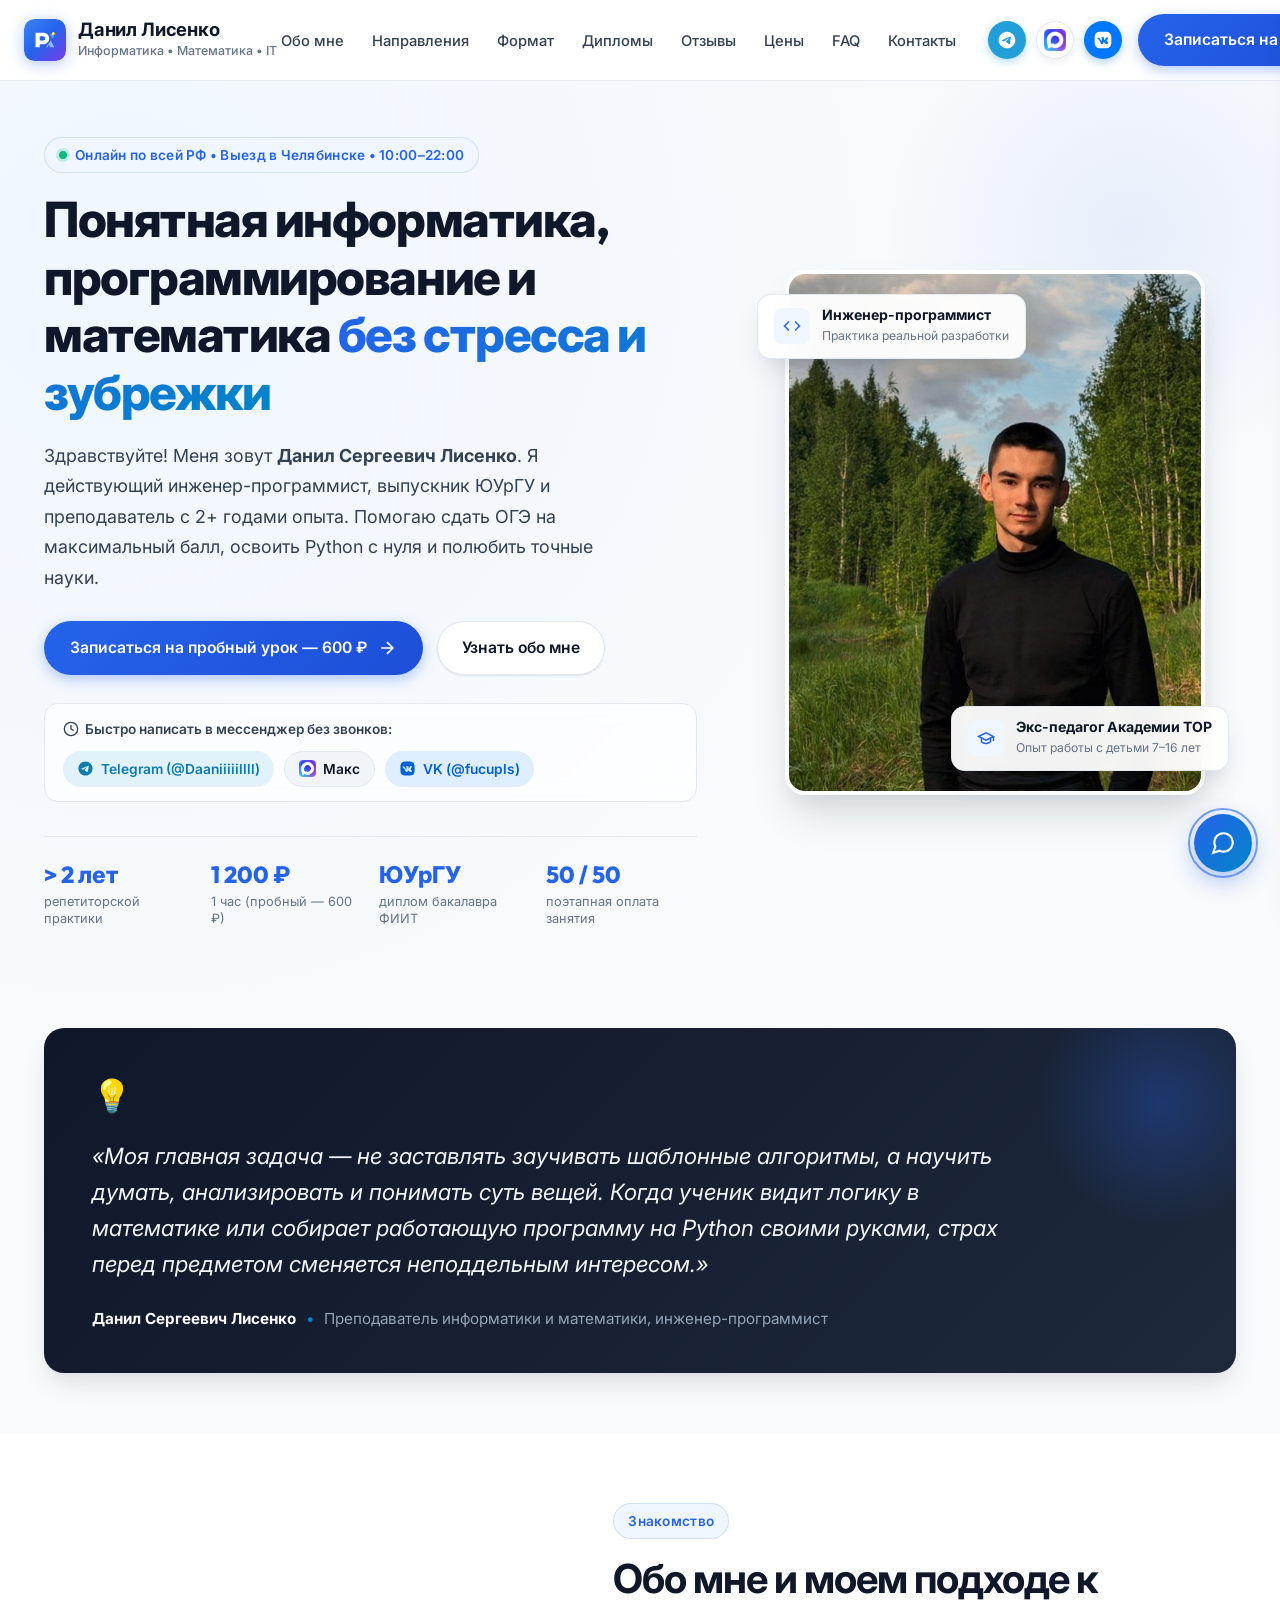
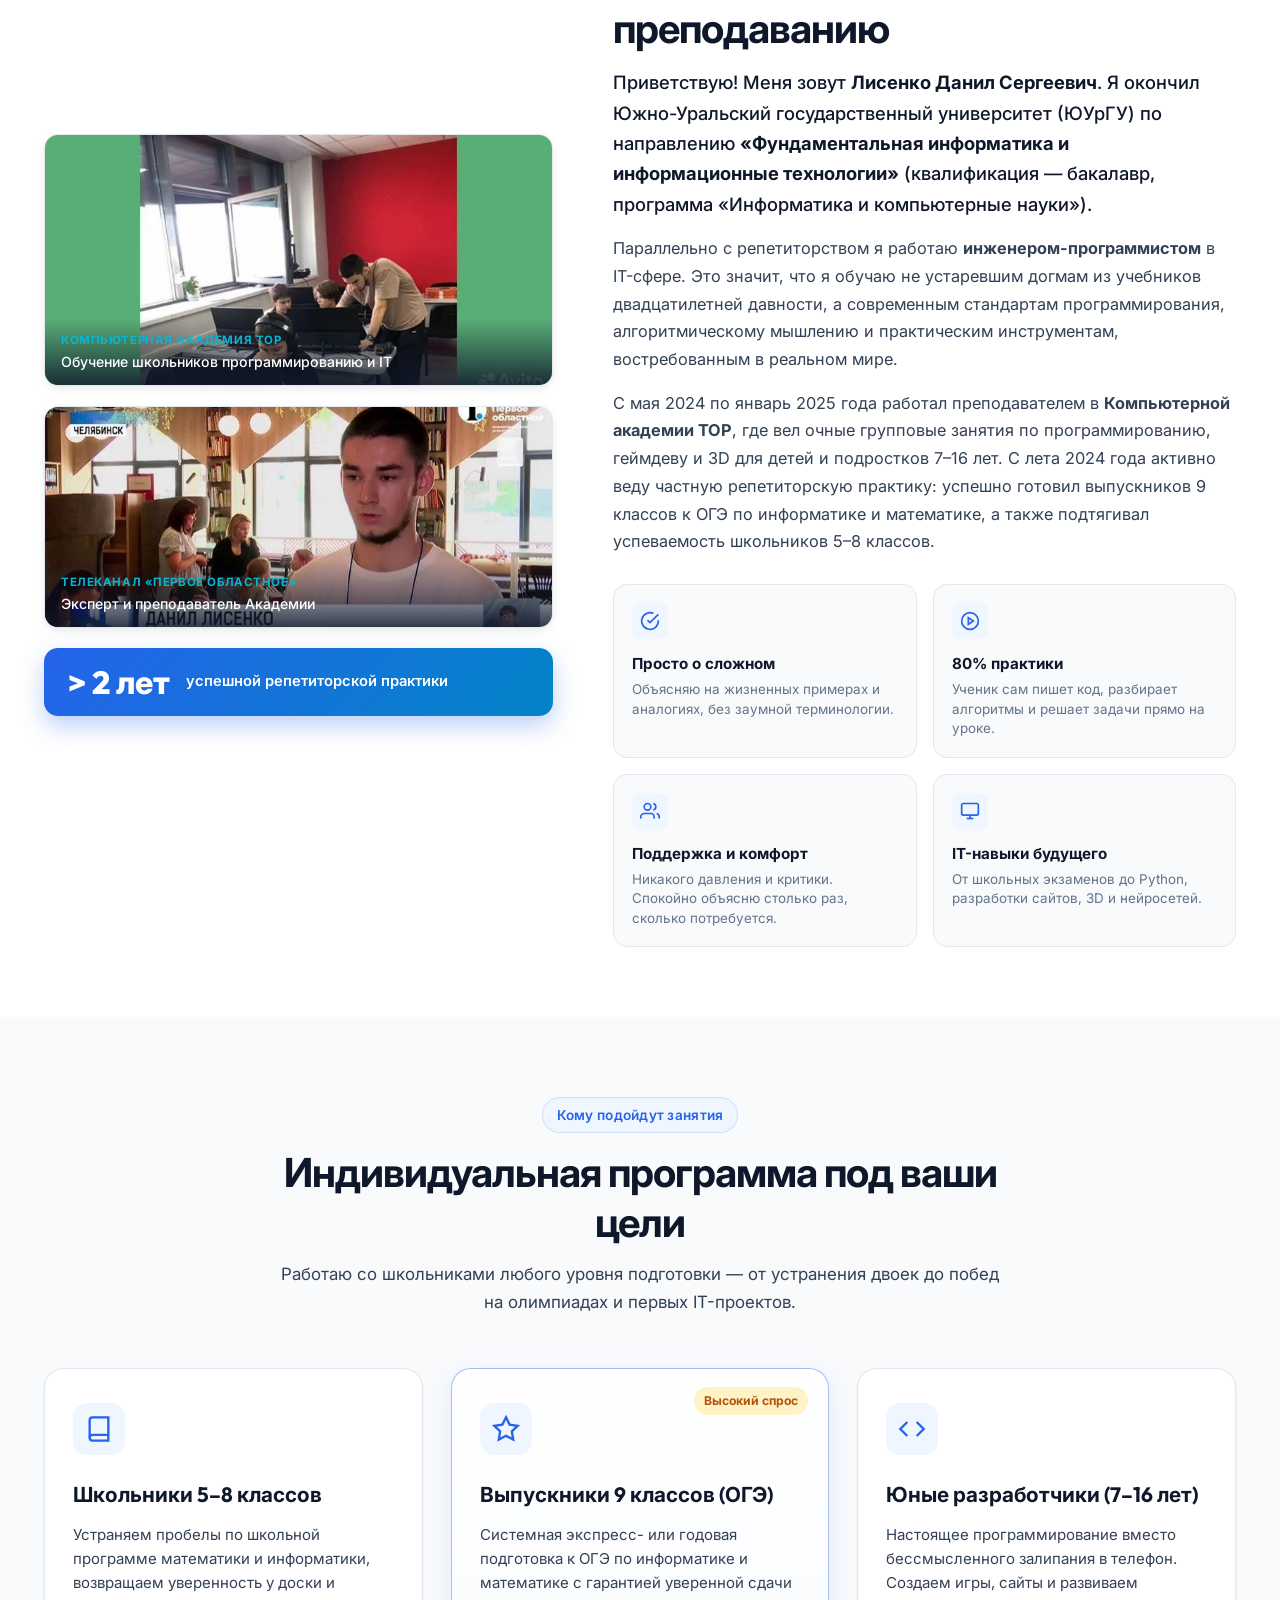
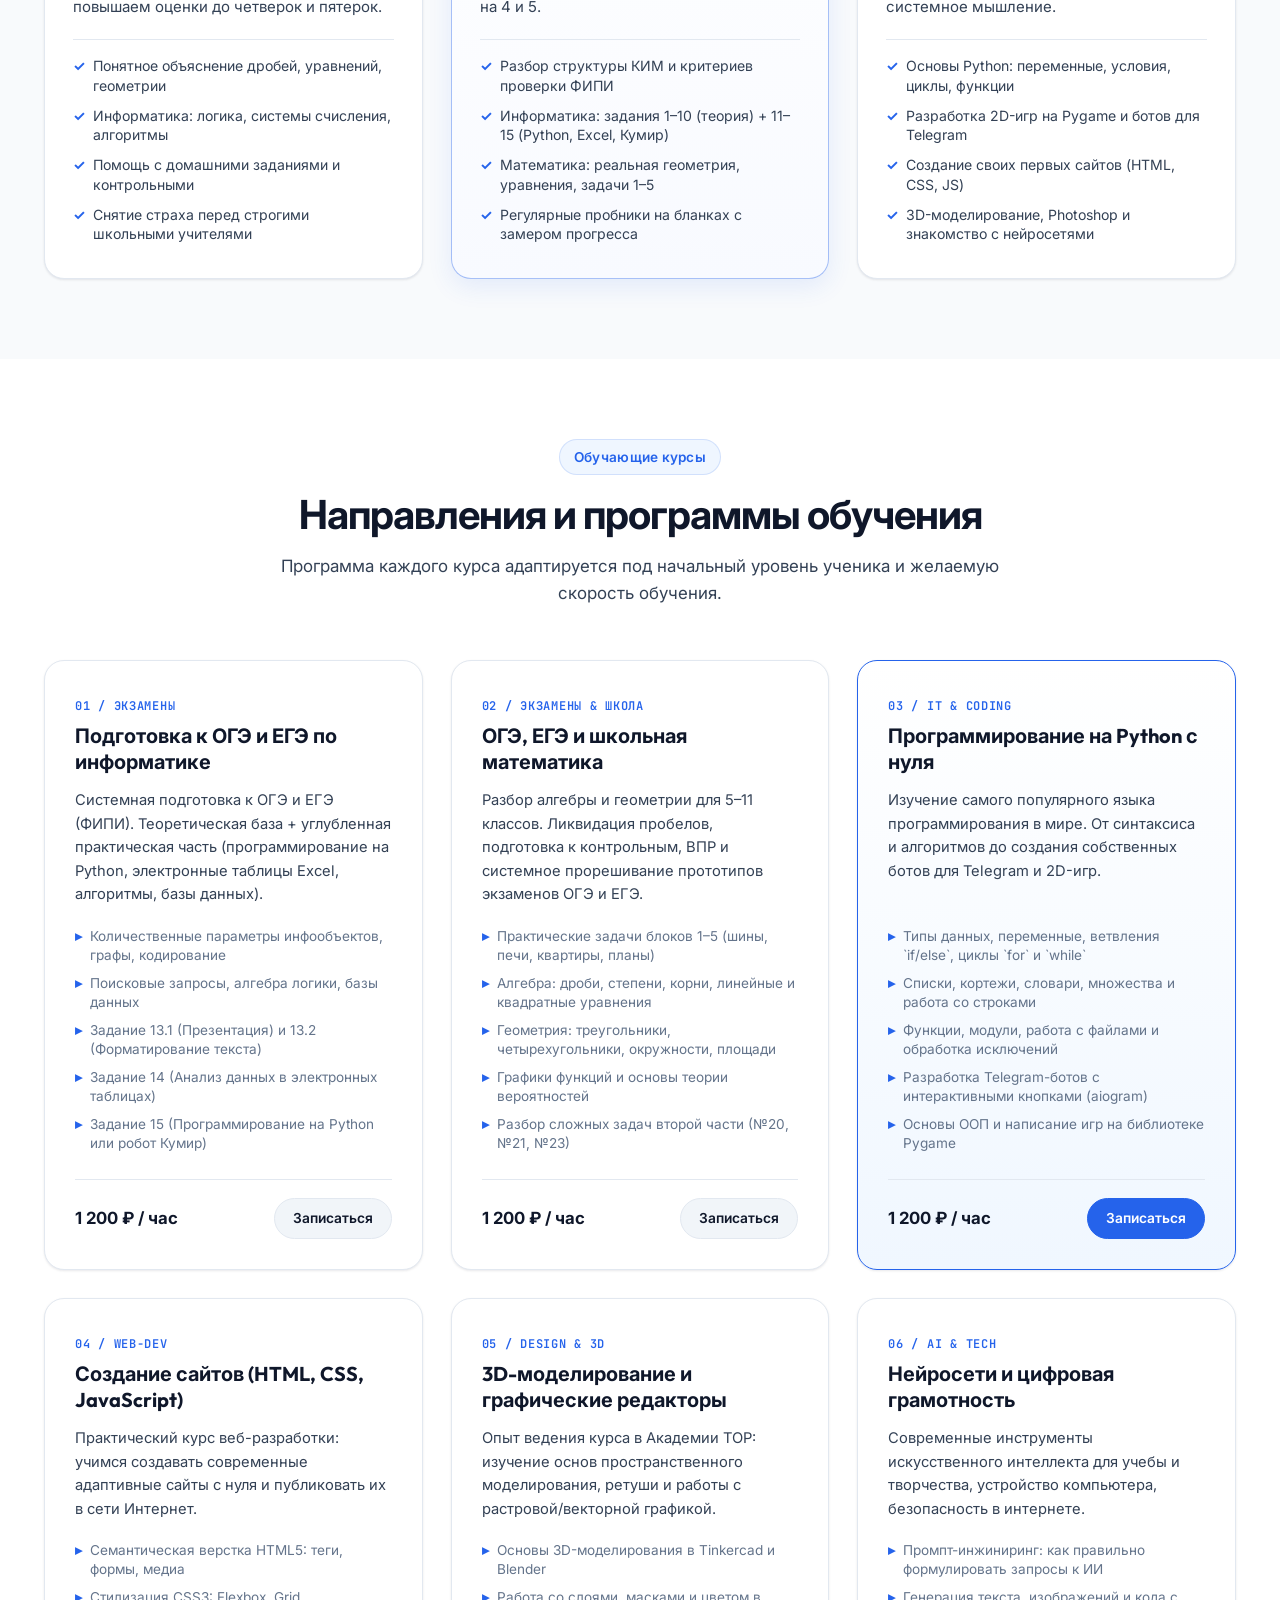
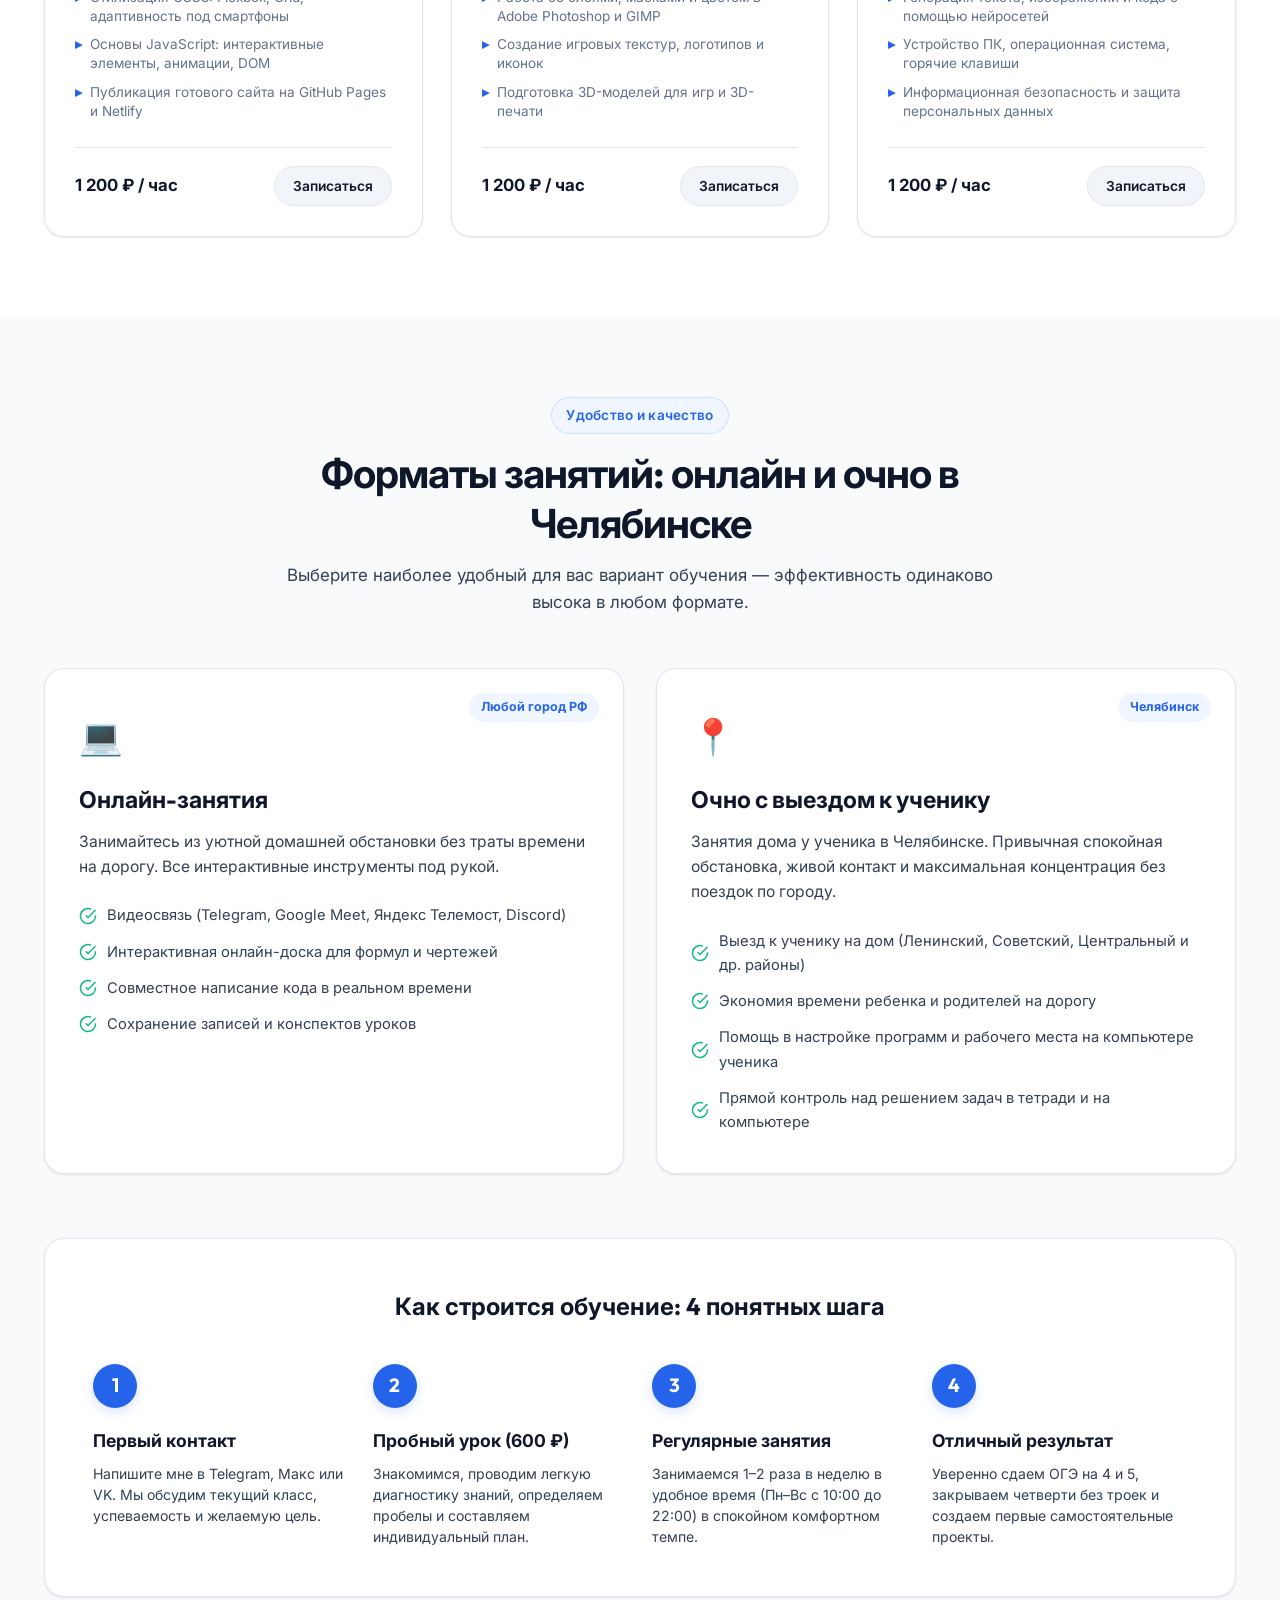
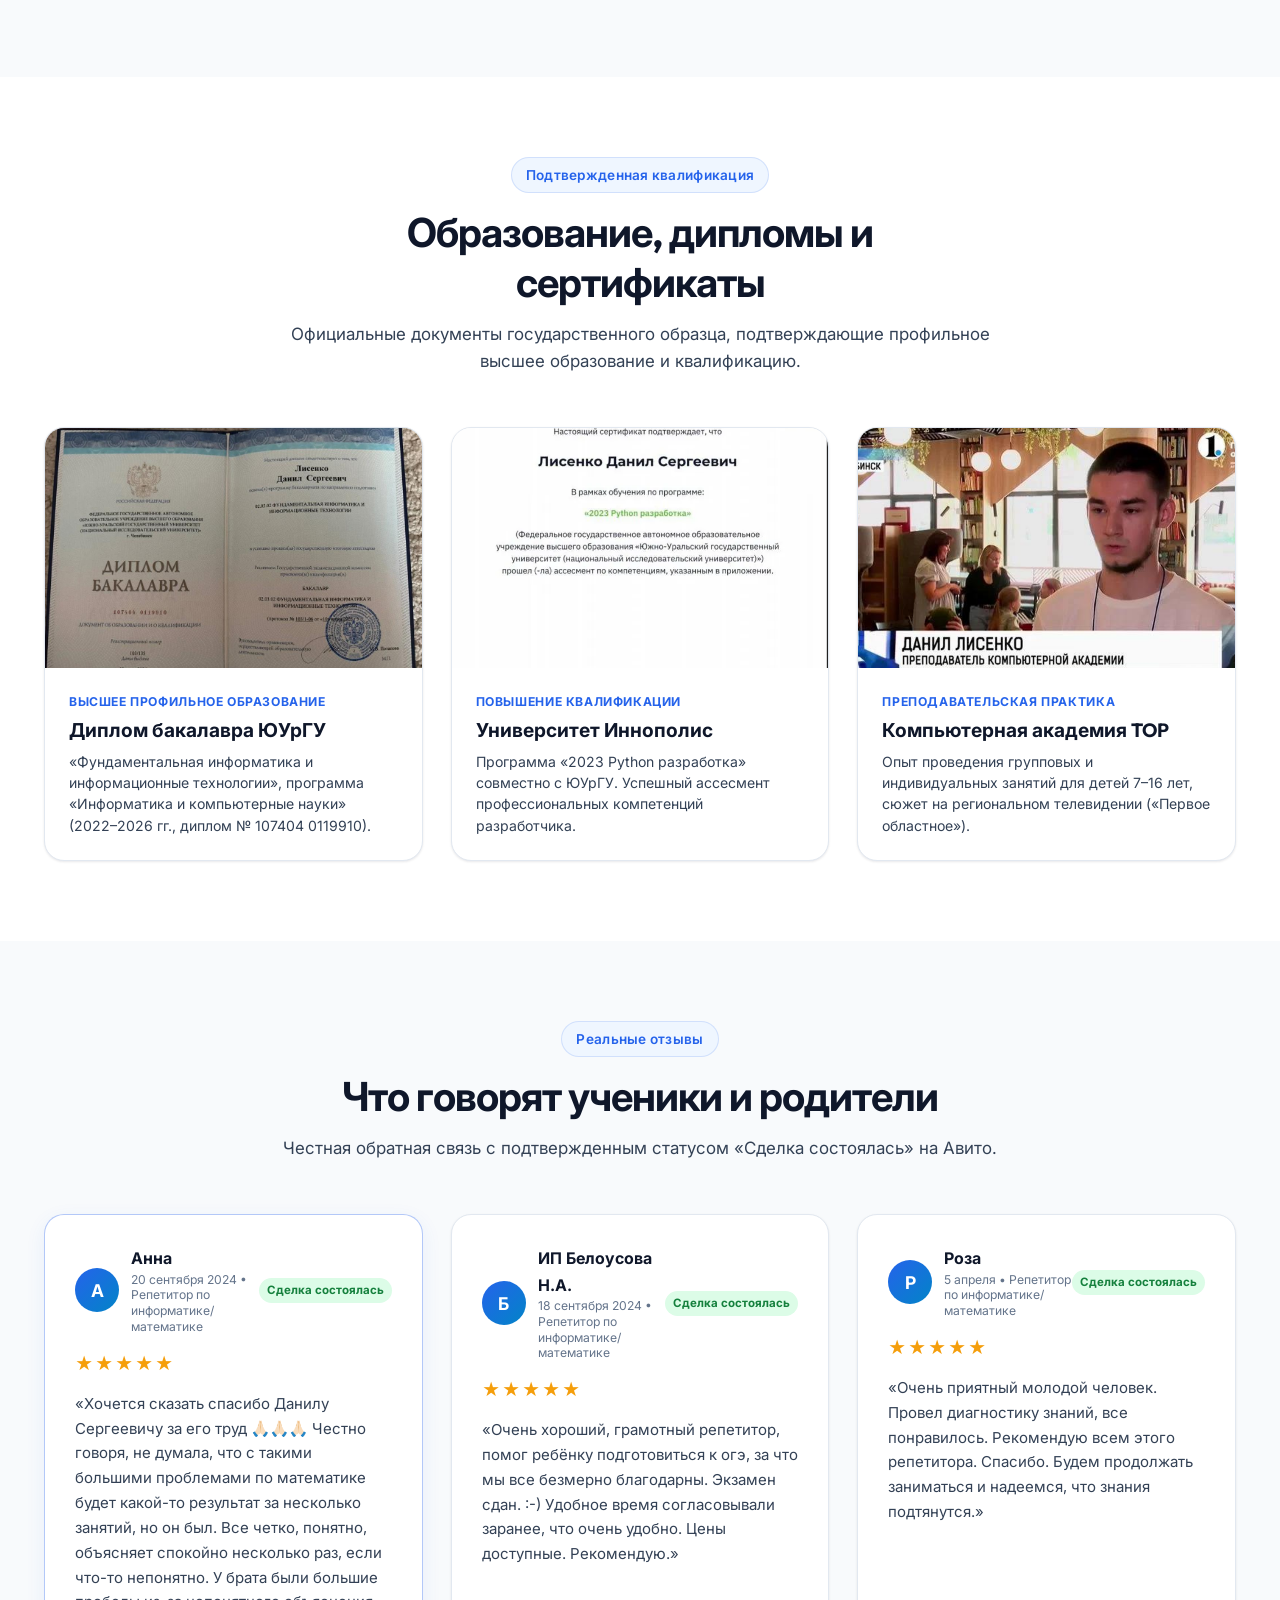
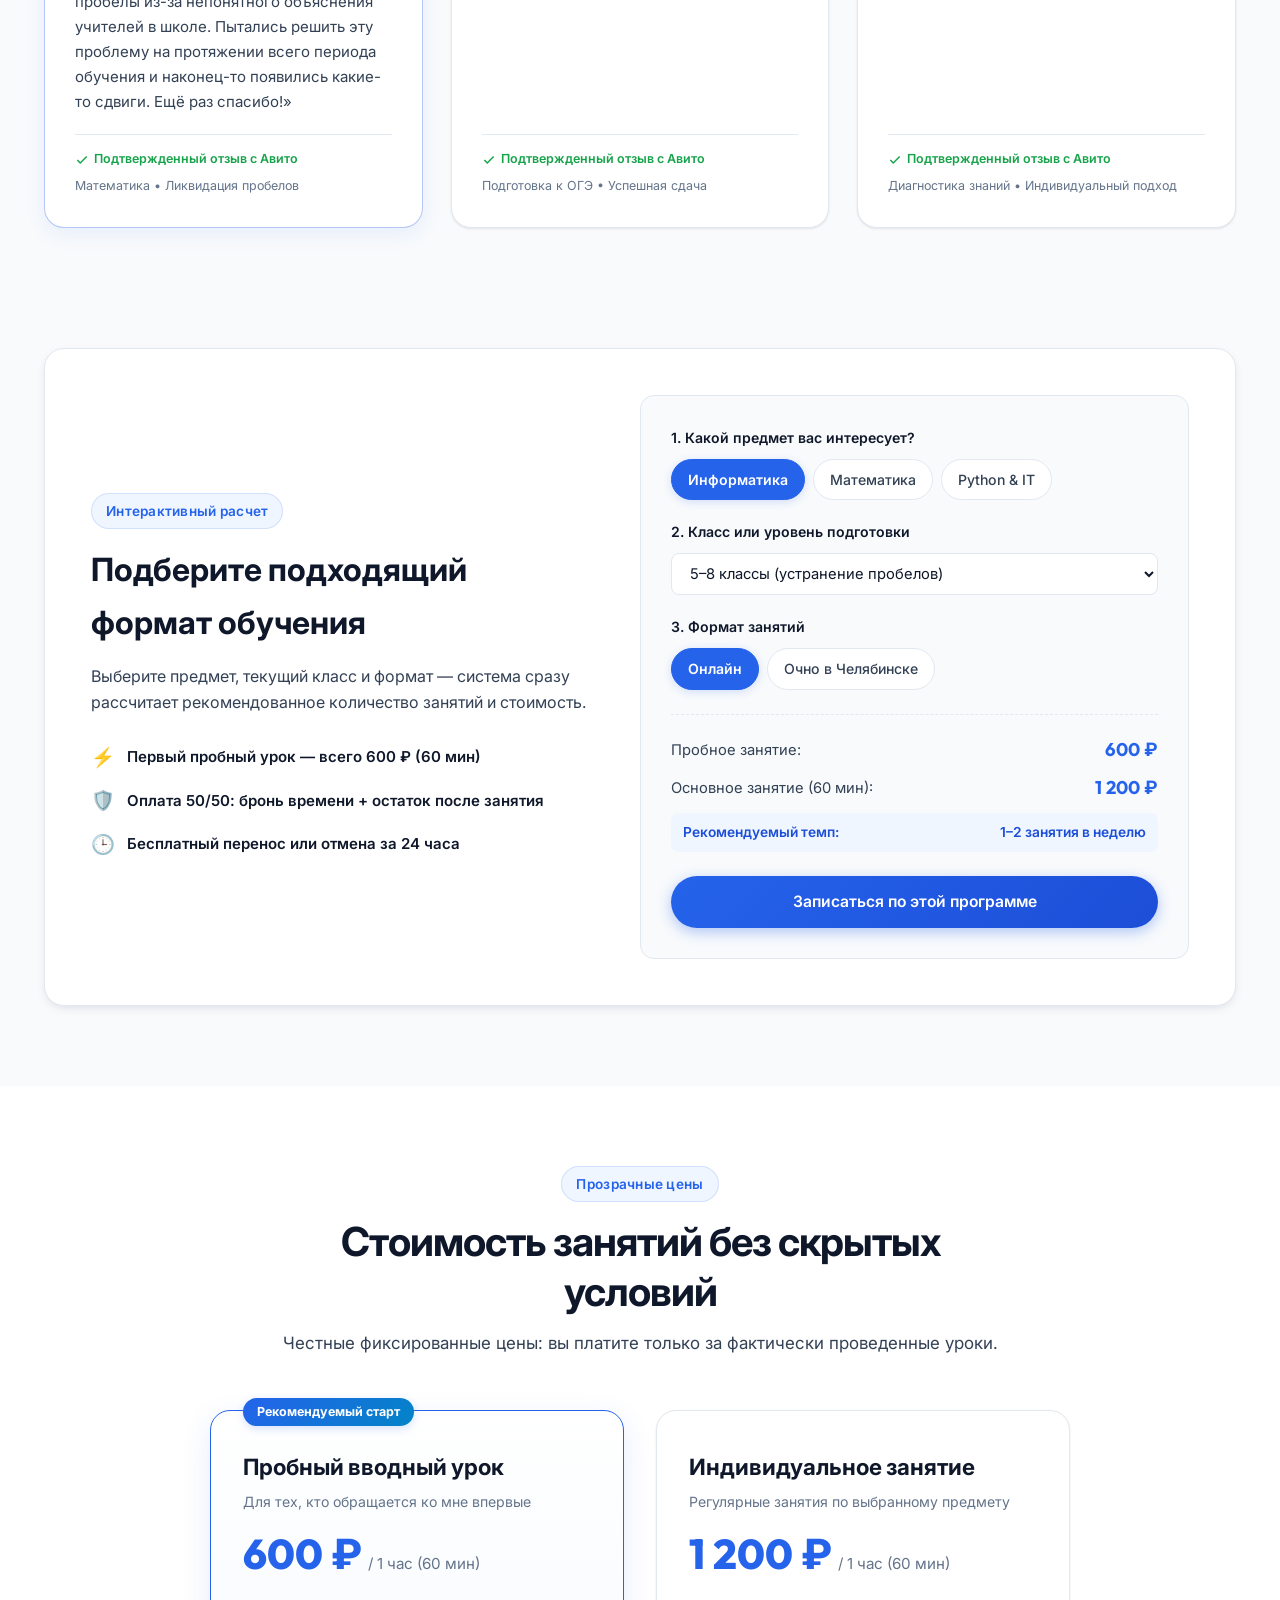
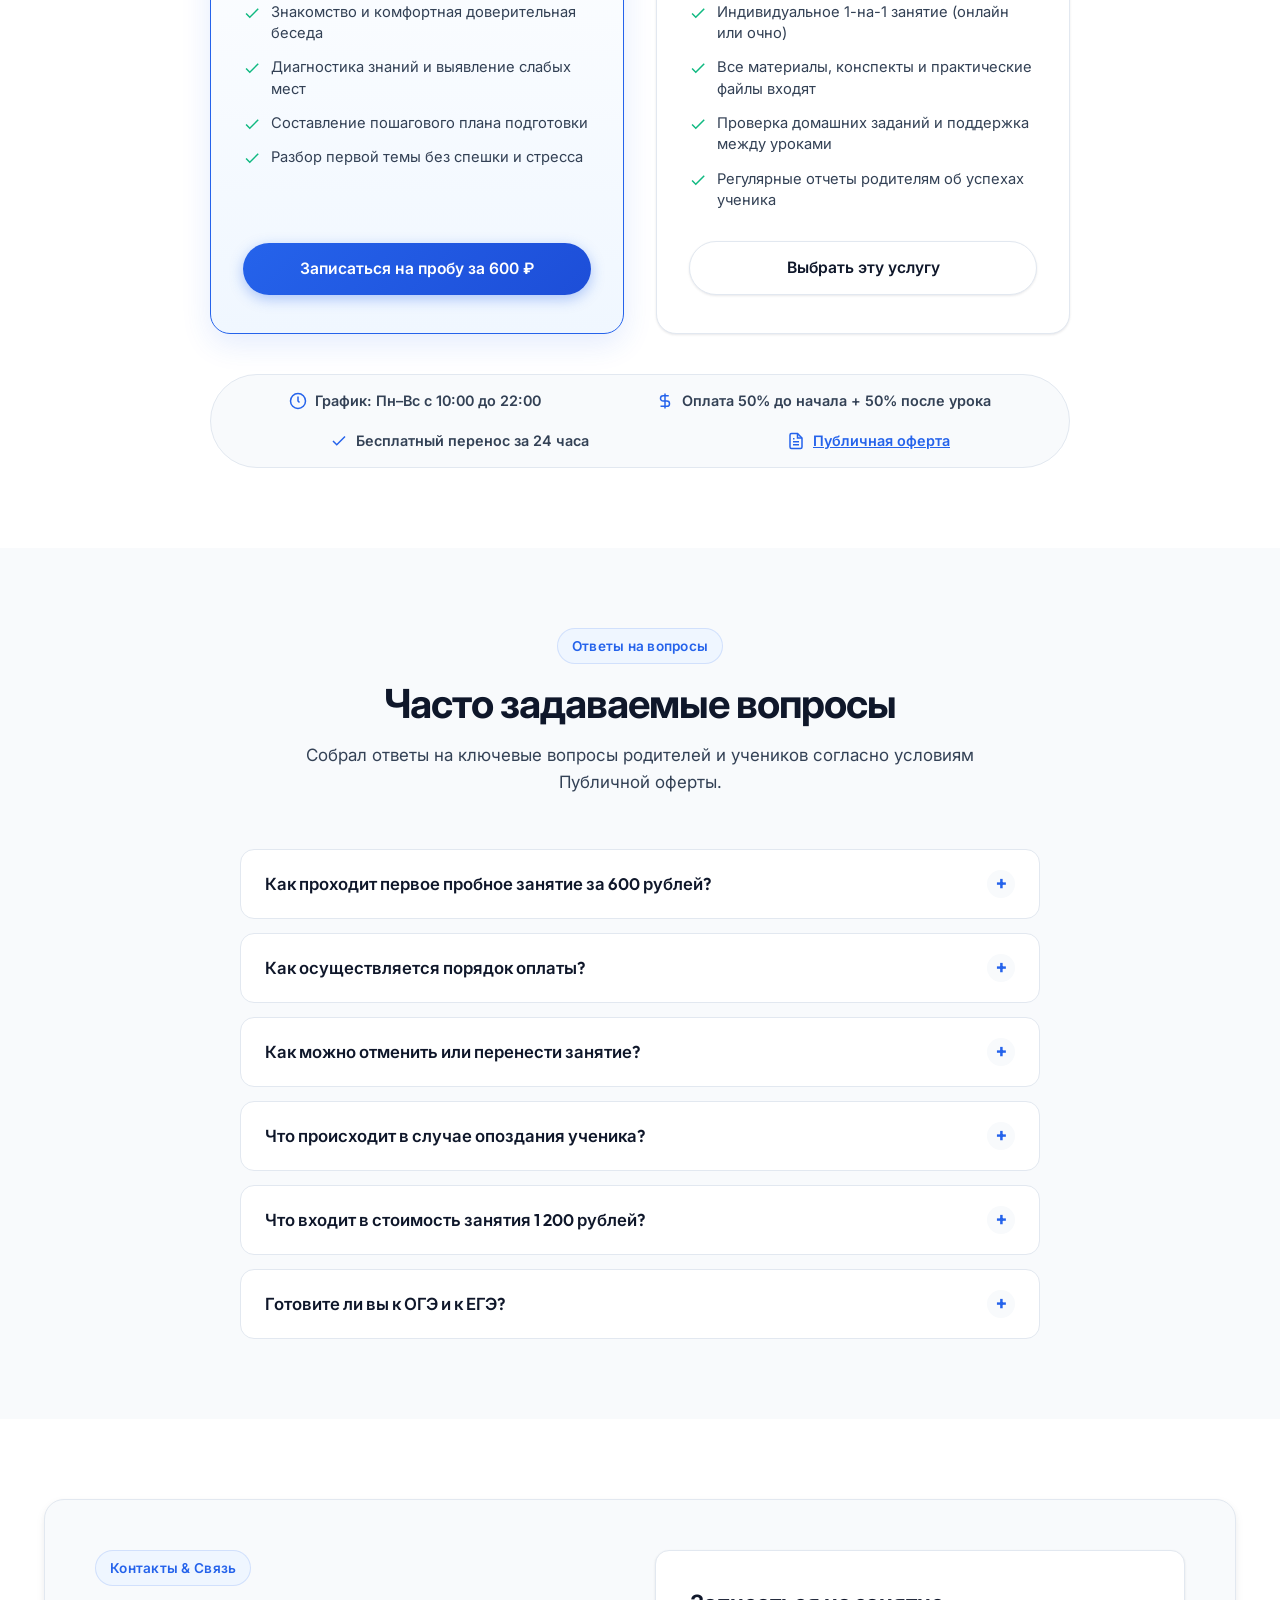
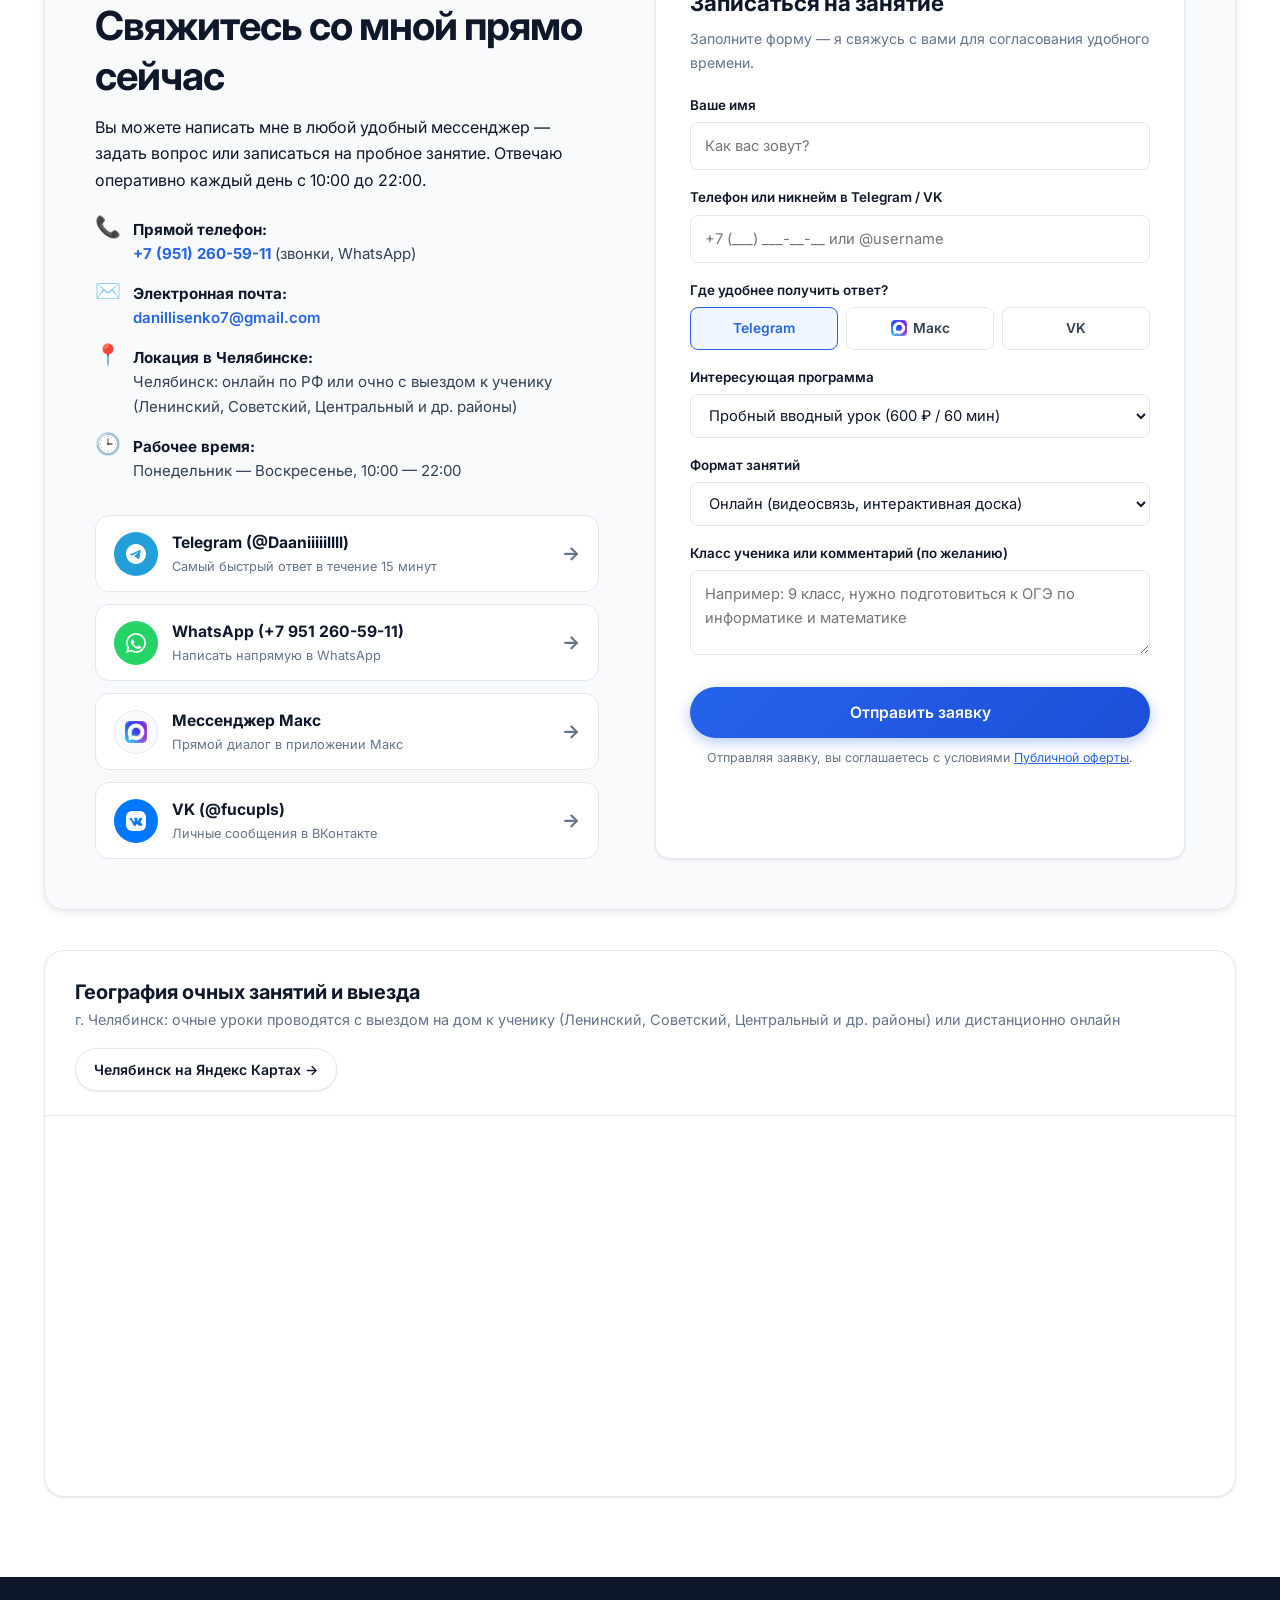
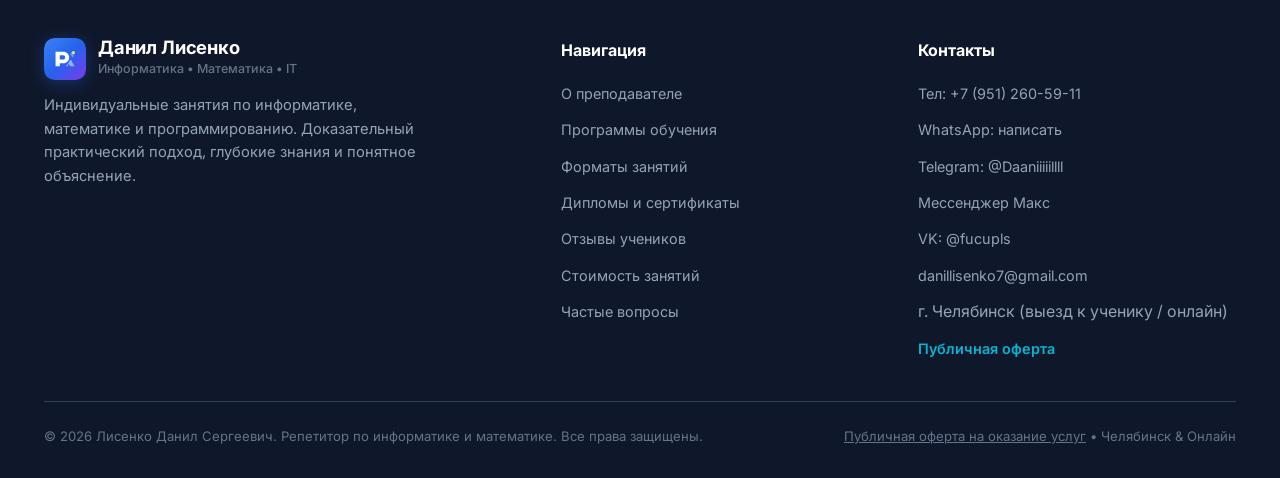
==== index.html @ 06feca42 "Initial release of Danil Lisenko tutoring landing page" ====
<!DOCTYPE html>
<html lang="ru">
<head>
  <meta charset="UTF-8">
  <meta name="viewport" content="width=device-width, initial-scale=1.0">
  <title>Данил Лисенко — Репетитор по информатике и математике в Челябинске и онлайн</title>
  <meta name="description" content="Индивидуальные занятия по информатике, математике и программированию (Python, веб-разработка, ОГЭ). Репетитор Данил Сергеевич Лисенко — бакалавр ЮУрГУ ФИИТ, инженер-программист, экс-преподаватель Компьютерной Академии TOP.">

  <!-- Favicon -->
  <link rel="icon" type="image/svg+xml" href="favicon.svg">
  <meta name="theme-color" content="#1e293b">

  <!-- Open Graph -->
  <meta property="og:type" content="website">
  <meta property="og:title" content="Данил Лисенко — Репетитор по информатике и математике | Онлайн и Челябинск">
  <meta property="og:description" content="Подготовка к ОГЭ, программирование на Python, школьная программа. Пробный урок 600 ₽. Индивидуальный подход без стресса.">
  <meta property="og:image" content="images/danil-portrait.jpg">
  <meta property="og:locale" content="ru_RU">

  <!-- Fonts: Inter & Outfit -->
  <link rel="preconnect" href="https://fonts.googleapis.com">
  <link rel="preconnect" href="https://fonts.gstatic.com" crossorigin>
  <link href="https://fonts.googleapis.com/css2?family=Inter:wght@300;400;500;600;700;800&family=Outfit:wght@400;500;600;700;800&family=JetBrains+Mono:wght@400;500;600&display=swap" rel="stylesheet">

  <link rel="stylesheet" href="styles.css">
</head>
<body>

  <!-- ==========================================================================
       ВЕРХНЯЯ ШАПКА САЙТА (HEADER)
       ========================================================================== -->
  <header class="site-header" id="header">
    <div class="container header-container">
      <a href="#" class="logo-wrapper">
        <img src="images/logo.svg" alt="Логотип Данил Лисенко" class="site-logo-img" width="42" height="42">
        <div class="logo-text">
          <span class="logo-name">Данил Лисенко</span>
          <span class="logo-sub">Информатика • Математика • IT</span>
        </div>
      </a>

      <!-- Основная навигация -->
      <nav class="desktop-nav">
        <ul class="nav-links">
          <li><a href="#about">Обо мне</a></li>
          <li><a href="#programs">Направления</a></li>
          <li><a href="#formats">Формат</a></li>
          <li><a href="#education">Дипломы</a></li>
          <li><a href="#reviews">Отзывы</a></li>
          <li><a href="#pricing">Цены</a></li>
          <li><a href="#faq">FAQ</a></li>
          <li><a href="#contacts">Контакты</a></li>
        </ul>
      </nav>

      <!-- Быстрые действия: мессенджеры и кнопка записи -->
      <div class="header-actions">
        <div class="header-messengers">
          <!-- Telegram -->
          <a href="https://t.me/Daaniiiiillll" target="_blank" rel="noopener noreferrer" class="icon-btn-messenger tg" title="Telegram @Daaniiiiillll" data-messenger="tg">
            <svg width="20" height="20" viewBox="0 0 24 24" fill="currentColor">
              <path d="M12 2C6.48 2 2 6.48 2 12s4.48 10 10 10 10-4.48 10-10S17.52 2 12 2zm4.64 6.8c-.15 1.58-.8 5.42-1.13 7.19-.14.75-.42 1-.68 1.03-.58.05-1.02-.38-1.58-.75-.88-.58-1.38-.94-2.23-1.5-.99-.65-.35-1.01.22-1.59.15-.15 2.71-2.48 2.76-2.69a.2.2 0 00-.05-.18c-.06-.05-.14-.03-.21-.02-.09.02-1.49.95-4.22 2.79-.4.27-.76.41-1.08.4-.36-.01-1.04-.2-1.55-.37-.63-.2-1.12-.31-1.08-.66.02-.18.27-.36.75-.55 2.92-1.27 4.86-2.11 5.83-2.51 2.78-1.16 3.35-1.36 3.73-1.36.08 0 .27.02.39.12.1.08.13.19.14.27-.01.06.01.24 0 .31z"/>
            </svg>
          </a>
          <!-- Макс -->
          <a href="https://max.ru/u/f9LHodD0cOIo3znO6_LbUv055dSgC2c6dRqZANh7C4VAN-Ql9ddlgEyAAno" target="_blank" rel="noopener noreferrer" class="icon-btn-messenger max" title="Мессенджер Макс" data-messenger="max">
            <img src="images/Max_logo_2025.png" alt="Макс" class="max-icon-img">
          </a>
          <!-- VK -->
          <a href="https://vk.com/fucupls" target="_blank" rel="noopener noreferrer" class="icon-btn-messenger vk" title="VK @fucupls" data-messenger="vk">
            <svg width="20" height="20" viewBox="0 0 24 24" fill="currentColor">
              <path d="M15.07 2H8.93C4.33 2 2 4.33 2 8.93v6.14C2 19.67 4.33 22 8.93 22h6.14c4.6 0 6.93-2.33 6.93-6.93V8.93C22 4.33 19.67 2 15.07 2zm3.38 13.91c-.48.68-1.32.96-2.07.96-.54 0-1.05-.16-1.56-.47-.56-.34-.95-.82-1.29-1.27-.2-.26-.37-.48-.56-.48-.12 0-.25.07-.38.25-.33.48-.48 1.13-.57 1.48-.04.18-.17.33-.35.33h-1.63c-.22 0-.41-.12-.48-.31-.77-2.07-2.11-4.73-4.25-6.28-.2-.14-.26-.38-.15-.59.1-.2.31-.32.54-.32h1.8c.2 0 .37.11.45.29.58 1.34 1.39 2.92 2.15 3.39.18.11.31.06.39-.06.2-.32.22-1.74.22-2.3 0-.69-.14-.99-.54-1.08-.18-.04-.29-.2-.25-.38.05-.2.24-.34.45-.34h2.51c.25 0 .45.19.46.44l.05 2.82c.01.22.1.34.2.34.08 0 .18-.08.31-.24.78-1.02 1.48-2.61 1.55-2.82.07-.2.26-.34.48-.34h1.9c.24 0 .43.15.48.38.06.27-.1 1.05-1.26 2.51-.43.54-.66.86-.66 1.1 0 .21.17.47.53.86.89.97 1.44 1.7 1.51 2.21.04.25-.09.5-.32.65z"/>
            </svg>
          </a>
        </div>
        <button class="btn-primary" data-open-modal>Записаться на урок</button>
        <button class="burger-btn" id="burgerBtn" aria-label="Открыть мобильное меню">
          <span class="burger-line"></span>
          <span class="burger-line"></span>
          <span class="burger-line"></span>
        </button>
      </div>
    </div>
  </header>

  <main>
    <!-- ==========================================================================
         ГЛАВНЫЙ ЭКРАН (HERO)
         ========================================================================== -->
    <section class="hero-section">
      <div class="container hero-grid">
        <div class="hero-content fade-in-on-scroll">
          <div class="tag-badge">
            <span class="badge-dot"></span>
            Онлайн по всей РФ • Выезд в Челябинске • 10:00–22:00
          </div>

          <h1 class="hero-title">
            Понятная информатика, программирование и математика <span class="highlight">без стресса и зубрежки</span>
          </h1>

          <p class="hero-description">
            Здравствуйте! Меня зовут <strong>Данил Сергеевич Лисенко</strong>. Я действующий инженер-программист, выпускник ЮУрГУ и преподаватель с 2+ годами опыта. Помогаю сдать ОГЭ на максимальный балл, освоить Python с нуля и полюбить точные науки.
          </p>

          <div class="hero-actions">
            <button class="btn-primary" data-open-modal data-service-type="Пробный вводный урок (600 ₽)">
              <span>Записаться на пробный урок — 600 ₽</span>
              <svg width="20" height="20" viewBox="0 0 24 24" fill="none" stroke="currentColor" stroke-width="2"><path d="M5 12h14M12 5l7 7-7 7"/></svg>
            </button>
            <a href="#about" class="btn-secondary">Узнать обо мне</a>
          </div>

          <!-- Мгновенная связь в мессенджерах -->
          <div class="hero-messengers-instant">
            <div class="hero-messengers-title">
              <svg width="16" height="16" viewBox="0 0 24 24" fill="none" stroke="currentColor" stroke-width="2"><circle cx="12" cy="12" r="10"/><path d="M12 6v6l4 2"/></svg>
              Быстро написать в мессенджер без звонков:
            </div>
            <div class="messengers-quick-row">
              <a href="https://t.me/Daaniiiiillll" class="quick-msg-link tg" data-messenger="tg" target="_blank" rel="noopener">
                <svg viewBox="0 0 24 24"><path d="M12 2C6.48 2 2 6.48 2 12s4.48 10 10 10 10-4.48 10-10S17.52 2 12 2zm4.64 6.8c-.15 1.58-.8 5.42-1.13 7.19-.14.75-.42 1-.68 1.03-.58.05-1.02-.38-1.58-.75-.88-.58-1.38-.94-2.23-1.5-.99-.65-.35-1.01.22-1.59.15-.15 2.71-2.48 2.76-2.69a.2.2 0 00-.05-.18c-.06-.05-.14-.03-.21-.02-.09.02-1.49.95-4.22 2.79-.4.27-.76.41-1.08.4-.36-.01-1.04-.2-1.55-.37-.63-.2-1.12-.31-1.08-.66.02-.18.27-.36.75-.55 2.92-1.27 4.86-2.11 5.83-2.51 2.78-1.16 3.35-1.36 3.73-1.36.08 0 .27.02.39.12.1.08.13.19.14.27-.01.06.01.24 0 .31z"/></svg>
                Telegram (@Daaniiiiillll)
              </a>
              <a href="https://max.ru/u/f9LHodD0cOIo3znO6_LbUv055dSgC2c6dRqZANh7C4VAN-Ql9ddlgEyAAno" class="quick-msg-link max" data-messenger="max" target="_blank" rel="noopener">
                <img src="images/Max_logo_2025.png" alt="Макс" class="max-icon-img">
                Макс
              </a>
              <a href="https://vk.com/fucupls" class="quick-msg-link vk" data-messenger="vk" target="_blank" rel="noopener">
                <svg viewBox="0 0 24 24"><path d="M15.07 2H8.93C4.33 2 2 4.33 2 8.93v6.14C2 19.67 4.33 22 8.93 22h6.14c4.6 0 6.93-2.33 6.93-6.93V8.93C22 4.33 19.67 2 15.07 2zm3.38 13.91c-.48.68-1.32.96-2.07.96-.54 0-1.05-.16-1.56-.47-.56-.34-.95-.82-1.29-1.27-.2-.26-.37-.48-.56-.48-.12 0-.25.07-.38.25-.33.48-.48 1.13-.57 1.48-.04.18-.17.33-.35.33h-1.63c-.22 0-.41-.12-.48-.31-.77-2.07-2.11-4.73-4.25-6.28-.2-.14-.26-.38-.15-.59.1-.2.31-.32.54-.32h1.8c.2 0 .37.11.45.29.58 1.34 1.39 2.92 2.15 3.39.18.11.31.06.39-.06.2-.32.22-1.74.22-2.3 0-.69-.14-.99-.54-1.08-.18-.04-.29-.2-.25-.38.05-.2.24-.34.45-.34h2.51c.25 0 .45.19.46.44l.05 2.82c.01.22.1.34.2.34.08 0 .18-.08.31-.24.78-1.02 1.48-2.61 1.55-2.82.07-.2.26-.34.48-.34h1.9c.24 0 .43.15.48.38.06.27-.1 1.05-1.26 2.51-.43.54-.66.86-.66 1.1 0 .21.17.47.53.86.89.97 1.44 1.7 1.51 2.21.04.25-.09.5-.32.65z"/></svg>
                VK (@fucupls)
              </a>
            </div>
          </div>

          <!-- Метрики доверия -->
          <div class="hero-stats-row">
            <div class="stat-item">
              <span class="stat-number">&gt; 2 лет</span>
              <span class="stat-label">репетиторской практики</span>
            </div>
            <div class="stat-item">
              <span class="stat-number">1 200 ₽</span>
              <span class="stat-label">1 час (пробный — 600 ₽)</span>
            </div>
            <div class="stat-item">
              <span class="stat-number">ЮУрГУ</span>
              <span class="stat-label">диплом бакалавра ФИИТ</span>
            </div>
            <div class="stat-item">
              <span class="stat-number">50 / 50</span>
              <span class="stat-label">поэтапная оплата занятия</span>
            </div>
          </div>
        </div>

        <!-- Фотография преподавателя и плавающие карточки -->
        <div class="hero-image-col fade-in-on-scroll delay-1">
          <div class="hero-card-frame">
            <div class="floating-badge badge-top">
              <div class="badge-icon" aria-hidden="true">
                <svg width="18" height="18" viewBox="0 0 24 24" fill="none" stroke="currentColor" stroke-width="2">
                  <polyline points="16 18 22 12 16 6"></polyline>
                  <polyline points="8 6 2 12 8 18"></polyline>
                </svg>
              </div>
              <div>
                <div class="badge-text-title">Инженер-программист</div>
                <div class="badge-text-sub">Практика реальной разработки</div>
              </div>
            </div>

            <div class="hero-image-wrap">
              <img src="images/danil-hero.jpg" alt="Репетитор по информатике и математике Данил Лисенко" loading="eager">
            </div>

            <div class="floating-badge badge-bottom">
              <div class="badge-icon" aria-hidden="true">
                <svg width="18" height="18" viewBox="0 0 24 24" fill="none" stroke="currentColor" stroke-width="2">
                  <path d="M22 10v6M2 10l10-5 10 5-10 5z"></path>
                  <path d="M6 12v5c3 3 9 3 12 0v-5"></path>
                </svg>
              </div>
              <div>
                <div class="badge-text-title">Экс-педагог Академии TOP</div>
                <div class="badge-text-sub">Опыт работы с детьми 7–16 лет</div>
              </div>
            </div>
          </div>
        </div>
      </div>
    </section>

    <!-- ==========================================================================
         МАНИФЕСТ / ЦИТАТА
         ========================================================================== -->
    <section class="manifesto-section">
      <div class="container">
        <div class="manifesto-card fade-in-on-scroll">
          <div class="manifesto-icon">💡</div>
          <p class="manifesto-quote">
            «Моя главная задача — не заставлять заучивать шаблонные алгоритмы, а научить думать, анализировать и понимать суть вещей. Когда ученик видит логику в математике или собирает работающую программу на Python своими руками, страх перед предметом сменяется неподдельным интересом.»
          </p>
          <div class="manifesto-author">
            <span class="manifesto-name">Данил Сергеевич Лисенко</span>
            <span class="manifesto-dot">•</span>
            <span class="manifesto-role">Преподаватель информатики и математики, инженер-программист</span>
          </div>
        </div>
      </div>
    </section>

    <!-- ==========================================================================
         ОБО МНЕ (ABOUT SECTION)
         ========================================================================== -->
    <section class="about-section" id="about">
      <div class="container">
        <div class="about-grid">
          <div class="about-gallery fade-in-on-scroll">
            <div class="about-photo-card main-photo">
              <img src="images/danil-classroom.jpg" alt="Данил Лисенко ведет занятия в компьютерном классе Академии TOP" loading="lazy">
              <div class="photo-caption">
                <span class="caption-tag">Компьютерная Академия TOP</span>
                <span class="caption-text">Обучение школьников программированию и IT</span>
              </div>
            </div>

            <div class="about-photo-card tv-photo">
              <img src="images/danil-tv.jpg" alt="Данил Лисенко — сюжет на телеканале Первое областное" loading="lazy">
              <div class="photo-caption">
                <span class="caption-tag">Телеканал «Первое областное»</span>
                <span class="caption-text">Эксперт и преподаватель Академии</span>
              </div>
            </div>

            <div class="about-experience-badge">
              <div class="exp-num">&gt; 2 лет</div>
              <div class="exp-label">успешной репетиторской практики</div>
            </div>
          </div>

          <div class="about-content fade-in-on-scroll delay-1">
            <div class="tag-badge">Знакомство</div>
            <h2 class="section-title">Обо мне и моем подходе к преподаванию</h2>
            
            <p class="about-bio-lead">
              Приветствую! Меня зовут <strong>Лисенко Данил Сергеевич</strong>. Я окончил Южно-Уральский государственный университет (ЮУрГУ) по направлению <strong>«Фундаментальная информатика и информационные технологии»</strong> (квалификация — бакалавр, программа «Информатика и компьютерные науки»).
            </p>

            <p class="about-text">
              Параллельно с репетиторством я работаю <strong>инженером-программистом</strong> в IT-сфере. Это значит, что я обучаю не устаревшим догмам из учебников двадцатилетней давности, а современным стандартам программирования, алгоритмическому мышлению и практическим инструментам, востребованным в реальном мире.
            </p>

            <p class="about-text">
              С мая 2024 по январь 2025 года работал преподавателем в <strong>Компьютерной академии TOP</strong>, где вел очные групповые занятия по программированию, геймдеву и 3D для детей и подростков 7–16 лет. С лета 2024 года активно веду частную репетиторскую практику: успешно готовил выпускников 9 классов к ОГЭ по информатике и математике, а также подтягивал успеваемость школьников 5–8 классов.
            </p>

            <div class="about-mini-cards-grid">
              <div class="about-mini-card">
                <div class="mini-card-icon" aria-hidden="true">
                  <svg viewBox="0 0 24 24" fill="none" stroke="currentColor" stroke-width="2"><path d="M22 11.08V12a10 10 0 1 1-5.93-9.14"></path><polyline points="22 4 12 14.01 9 11.01"></polyline></svg>
                </div>
                <div class="mini-card-title">Просто о сложном</div>
                <div class="mini-card-desc">Объясняю на жизненных примерах и аналогиях, без заумной терминологии.</div>
              </div>

              <div class="about-mini-card">
                <div class="mini-card-icon" aria-hidden="true">
                  <svg viewBox="0 0 24 24" fill="none" stroke="currentColor" stroke-width="2"><circle cx="12" cy="12" r="10"></circle><polygon points="10 8 16 12 10 16 10 8"></polygon></svg>
                </div>
                <div class="mini-card-title">80% практики</div>
                <div class="mini-card-desc">Ученик сам пишет код, разбирает алгоритмы и решает задачи прямо на уроке.</div>
              </div>

              <div class="about-mini-card">
                <div class="mini-card-icon" aria-hidden="true">
                  <svg viewBox="0 0 24 24" fill="none" stroke="currentColor" stroke-width="2"><path d="M17 21v-2a4 4 0 0 0-4-4H5a4 4 0 0 0-4 4v2"></path><circle cx="9" cy="7" r="4"></circle><path d="M23 21v-2a4 4 0 0 0-3-3.87"></path><path d="M16 3.13a4 4 0 0 1 0 7.75"></path></svg>
                </div>
                <div class="mini-card-title">Поддержка и комфорт</div>
                <div class="mini-card-desc">Никакого давления и критики. Спокойно объясню столько раз, сколько потребуется.</div>
              </div>

              <div class="about-mini-card">
                <div class="mini-card-icon" aria-hidden="true">
                  <svg viewBox="0 0 24 24" fill="none" stroke="currentColor" stroke-width="2"><rect x="2" y="3" width="20" height="14" rx="2" ry="2"></rect><line x1="8" y1="21" x2="16" y2="21"></line><line x1="12" y1="17" x2="12" y2="21"></line></svg>
                </div>
                <div class="mini-card-title">IT-навыки будущего</div>
                <div class="mini-card-desc">От школьных экзаменов до Python, разработки сайтов, 3D и нейросетей.</div>
              </div>
            </div>
          </div>
        </div>
      </div>
    </section>

    <!-- ==========================================================================
         ДЛЯ КОГО ЗАНЯТИЯ (TARGET AUDIENCE)
         ========================================================================== -->
    <section class="audience-section" id="audience">
      <div class="container">
        <div class="section-head fade-in-on-scroll">
          <div class="tag-badge">Кому подойдут занятия</div>
          <h2 class="section-title">Индивидуальная программа под ваши цели</h2>
          <p class="section-subtitle">Работаю со школьниками любого уровня подготовки — от устранения двоек до побед на олимпиадах и первых IT-проектов.</p>
        </div>

        <div class="audience-grid">
          <!-- Карточка 1 -->
          <div class="audience-card fade-in-on-scroll">
            <div class="audience-icon-wrap">
              <svg width="28" height="28" viewBox="0 0 24 24" fill="none" stroke="currentColor" stroke-width="2">
                <path d="M4 19.5A2.5 2.5 0 0 1 6.5 17H20"></path>
                <path d="M6.5 2H20v20H6.5A2.5 2.5 0 0 1 4 19.5v-15A2.5 2.5 0 0 1 6.5 2z"></path>
              </svg>
            </div>
            <h3 class="audience-title">Школьники 5–8 классов</h3>
            <p class="audience-text">Устраняем пробелы по школьной программе математики и информатики, возвращаем уверенность у доски и повышаем оценки до четверок и пятерок.</p>
            <ul class="audience-list">
              <li>Понятное объяснение дробей, уравнений, геометрии</li>
              <li>Информатика: логика, системы счисления, алгоритмы</li>
              <li>Помощь с домашними заданиями и контрольными</li>
              <li>Снятие страха перед строгими школьными учителями</li>
            </ul>
          </div>

          <!-- Карточка 2 -->
          <div class="audience-card featured fade-in-on-scroll delay-1">
            <span class="audience-badge-pill">Высокий спрос</span>
            <div class="audience-icon-wrap">
              <svg width="28" height="28" viewBox="0 0 24 24" fill="none" stroke="currentColor" stroke-width="2">
                <polygon points="12 2 15.09 8.26 22 9.27 17 14.14 18.18 21.02 12 17.77 5.82 21.02 7 14.14 2 9.27 8.91 8.26 12 2"></polygon>
              </svg>
            </div>
            <h3 class="audience-title">Выпускники 9 классов (ОГЭ)</h3>
            <p class="audience-text">Системная экспресс- или годовая подготовка к ОГЭ по информатике и математике с гарантией уверенной сдачи на 4 и 5.</p>
            <ul class="audience-list">
              <li>Разбор структуры КИМ и критериев проверки ФИПИ</li>
              <li>Информатика: задания 1–10 (теория) + 11–15 (Python, Excel, Кумир)</li>
              <li>Математика: реальная геометрия, уравнения, задачи 1–5</li>
              <li>Регулярные пробники на бланках с замером прогресса</li>
            </ul>
          </div>

          <!-- Карточка 3 -->
          <div class="audience-card fade-in-on-scroll delay-2">
            <div class="audience-icon-wrap">
              <svg width="28" height="28" viewBox="0 0 24 24" fill="none" stroke="currentColor" stroke-width="2">
                <polyline points="16 18 22 12 16 6"></polyline>
                <polyline points="8 6 2 12 8 18"></polyline>
              </svg>
            </div>
            <h3 class="audience-title">Юные разработчики (7–16 лет)</h3>
            <p class="audience-text">Настоящее программирование вместо бессмысленного залипания в телефон. Создаем игры, сайты и развиваем системное мышление.</p>
            <ul class="audience-list">
              <li>Основы Python: переменные, условия, циклы, функции</li>
              <li>Разработка 2D-игр на Pygame и ботов для Telegram</li>
              <li>Создание своих первых сайтов (HTML, CSS, JS)</li>
              <li>3D-моделирование, Photoshop и знакомство с нейросетями</li>
            </ul>
          </div>
        </div>
      </div>
    </section>

    <!-- ==========================================================================
         ПРОГРАММЫ И НАПРАВЛЕНИЯ (PROGRAMS)
         ========================================================================== -->
    <section class="programs-section" id="programs">
      <div class="container">
        <div class="section-head fade-in-on-scroll">
          <div class="tag-badge">Обучающие курсы</div>
          <h2 class="section-title">Направления и программы обучения</h2>
          <p class="section-subtitle">Программа каждого курса адаптируется под начальный уровень ученика и желаемую скорость обучения.</p>
        </div>

        <div class="programs-grid">
          <!-- Программа 1: Подготовка к ОГЭ по информатике -->
          <div class="program-card fade-in-on-scroll">
            <div class="program-card-header">
              <span class="program-code">01 / ЭКЗАМЕНЫ</span>
              <h3 class="program-title">Подготовка к ОГЭ и ЕГЭ по информатике</h3>
            </div>
            <p class="program-desc">
              Системная подготовка к ОГЭ и ЕГЭ (ФИПИ). Теоретическая база + углубленная практическая часть (программирование на Python, электронные таблицы Excel, алгоритмы, базы данных).
            </p>
            <ul class="program-topics">
              <li>Количественные параметры инфообъектов, графы, кодирование</li>
              <li>Поисковые запросы, алгебра логики, базы данных</li>
              <li>Задание 13.1 (Презентация) и 13.2 (Форматирование текста)</li>
              <li>Задание 14 (Анализ данных в электронных таблицах)</li>
              <li>Задание 15 (Программирование на Python или робот Кумир)</li>
            </ul>
            <div class="program-footer">
              <span class="program-price">1 200 ₽ / час</span>
              <button class="btn-card-action" data-open-modal data-service-type="Подготовка к ОГЭ по информатике">Записаться</button>
            </div>
          </div>

          <!-- Программа 2: Подготовка к ОГЭ и математика -->
          <div class="program-card fade-in-on-scroll delay-1">
            <div class="program-card-header">
              <span class="program-code">02 / ЭКЗАМЕНЫ & ШКОЛА</span>
              <h3 class="program-title">ОГЭ, ЕГЭ и школьная математика</h3>
            </div>
            <p class="program-desc">
              Разбор алгебры и геометрии для 5–11 классов. Ликвидация пробелов, подготовка к контрольным, ВПР и системное прорешивание прототипов экзаменов ОГЭ и ЕГЭ.
            </p>
            <ul class="program-topics">
              <li>Практические задачи блоков 1–5 (шины, печи, квартиры, планы)</li>
              <li>Алгебра: дроби, степени, корни, линейные и квадратные уравнения</li>
              <li>Геометрия: треугольники, четырехугольники, окружности, площади</li>
              <li>Графики функций и основы теории вероятностей</li>
              <li>Разбор сложных задач второй части (№20, №21, №23)</li>
            </ul>
            <div class="program-footer">
              <span class="program-price">1 200 ₽ / час</span>
              <button class="btn-card-action" data-open-modal data-service-type="Математика и подготовка к ОГЭ">Записаться</button>
            </div>
          </div>

          <!-- Программа 3: Программирование на Python -->
          <div class="program-card featured-program fade-in-on-scroll delay-2">
            <div class="program-card-header">
              <span class="program-code">03 / IT & CODING</span>
              <h3 class="program-title">Программирование на Python с нуля</h3>
            </div>
            <p class="program-desc">
              Изучение самого популярного языка программирования в мире. От синтаксиса и алгоритмов до создания собственных ботов для Telegram и 2D-игр.
            </p>
            <ul class="program-topics">
              <li>Типы данных, переменные, ветвления `if/else`, циклы `for` и `while`</li>
              <li>Списки, кортежи, словари, множества и работа со строками</li>
              <li>Функции, модули, работа с файлами и обработка исключений</li>
              <li>Разработка Telegram-ботов с интерактивными кнопками (aiogram)</li>
              <li>Основы ООП и написание игр на библиотеке Pygame</li>
            </ul>
            <div class="program-footer">
              <span class="program-price">1 200 ₽ / час</span>
              <button class="btn-card-action btn-accent" data-open-modal data-service-type="Программирование на Python">Записаться</button>
            </div>
          </div>

          <!-- Программа 4: Веб-разработка -->
          <div class="program-card fade-in-on-scroll">
            <div class="program-card-header">
              <span class="program-code">04 / WEB-DEV</span>
              <h3 class="program-title">Создание сайтов (HTML, CSS, JavaScript)</h3>
            </div>
            <p class="program-desc">
              Практический курс веб-разработки: учимся создавать современные адаптивные сайты с нуля и публиковать их в сети Интернет.
            </p>
            <ul class="program-topics">
              <li>Семантическая верстка HTML5: теги, формы, медиа</li>
              <li>Стилизация CSS3: Flexbox, Grid, адаптивность под смартфоны</li>
              <li>Основы JavaScript: интерактивные элементы, анимации, DOM</li>
              <li>Публикация готового сайта на GitHub Pages и Netlify</li>
            </ul>
            <div class="program-footer">
              <span class="program-price">1 200 ₽ / час</span>
              <button class="btn-card-action" data-open-modal data-service-type="Создание сайтов (Web)">Записаться</button>
            </div>
          </div>

          <!-- Программа 5: 3D и Графика -->
          <div class="program-card fade-in-on-scroll delay-1">
            <div class="program-card-header">
              <span class="program-code">05 / DESIGN & 3D</span>
              <h3 class="program-title">3D-моделирование и графические редакторы</h3>
            </div>
            <p class="program-desc">
              Опыт ведения курса в Академии TOP: изучение основ пространственного моделирования, ретуши и работы с растровой/векторной графикой.
            </p>
            <ul class="program-topics">
              <li>Основы 3D-моделирования в Tinkercad и Blender</li>
              <li>Работа со слоями, масками и цветом в Adobe Photoshop и GIMP</li>
              <li>Создание игровых текстур, логотипов и иконок</li>
              <li>Подготовка 3D-моделей для игр и 3D-печати</li>
            </ul>
            <div class="program-footer">
              <span class="program-price">1 200 ₽ / час</span>
              <button class="btn-card-action" data-open-modal data-service-type="3D-моделирование и графика">Записаться</button>
            </div>
          </div>

          <!-- Программа 6: Нейросети и компьютерная грамотность -->
          <div class="program-card fade-in-on-scroll delay-2">
            <div class="program-card-header">
              <span class="program-code">06 / AI & TECH</span>
              <h3 class="program-title">Нейросети и цифровая грамотность</h3>
            </div>
            <p class="program-desc">
              Современные инструменты искусственного интеллекта для учебы и творчества, устройство компьютера, безопасность в интернете.
            </p>
            <ul class="program-topics">
              <li>Промпт-инжиниринг: как правильно формулировать запросы к ИИ</li>
              <li>Генерация текста, изображений и кода с помощью нейросетей</li>
              <li>Устройство ПК, операционная система, горячие клавиши</li>
              <li>Информационная безопасность и защита персональных данных</li>
            </ul>
            <div class="program-footer">
              <span class="program-price">1 200 ₽ / час</span>
              <button class="btn-card-action" data-open-modal data-service-type="Нейросети и цифровая грамотность">Записаться</button>
            </div>
          </div>
        </div>
      </div>
    </section>

    <!-- ==========================================================================
         КАК ПРОХОДЯТ ЗАНЯТИЯ И ФОРМАТЫ (FORMATS & PROCESS)
         ========================================================================== -->
    <section class="formats-section" id="formats">
      <div class="container">
        <div class="section-head fade-in-on-scroll">
          <div class="tag-badge">Удобство и качество</div>
          <h2 class="section-title">Форматы занятий: онлайн и очно в Челябинске</h2>
          <p class="section-subtitle">Выберите наиболее удобный для вас вариант обучения — эффективность одинаково высока в любом формате.</p>
        </div>

        <div class="formats-grid">
          <!-- Онлайн формат -->
          <div class="format-card fade-in-on-scroll">
            <div class="format-badge">Любой город РФ</div>
            <div class="format-icon">💻</div>
            <h3 class="format-title">Онлайн-занятия</h3>
            <p class="format-desc">Занимайтесь из уютной домашней обстановки без траты времени на дорогу. Все интерактивные инструменты под рукой.</p>
            <ul class="format-features">
              <li>
                <svg viewBox="0 0 24 24" fill="none" stroke="currentColor" stroke-width="2"><path d="M22 11.08V12a10 10 0 1 1-5.93-9.14"></path><polyline points="22 4 12 14.01 9 11.01"></polyline></svg>
                Видеосвязь (Telegram, Google Meet, Яндекс Телемост, Discord)
              </li>
              <li>
                <svg viewBox="0 0 24 24" fill="none" stroke="currentColor" stroke-width="2"><path d="M22 11.08V12a10 10 0 1 1-5.93-9.14"></path><polyline points="22 4 12 14.01 9 11.01"></polyline></svg>
                Интерактивная онлайн-доска для формул и чертежей
              </li>
              <li>
                <svg viewBox="0 0 24 24" fill="none" stroke="currentColor" stroke-width="2"><path d="M22 11.08V12a10 10 0 1 1-5.93-9.14"></path><polyline points="22 4 12 14.01 9 11.01"></polyline></svg>
                Совместное написание кода в реальном времени
              </li>
              <li>
                <svg viewBox="0 0 24 24" fill="none" stroke="currentColor" stroke-width="2"><path d="M22 11.08V12a10 10 0 1 1-5.93-9.14"></path><polyline points="22 4 12 14.01 9 11.01"></polyline></svg>
                Сохранение записей и конспектов уроков
              </li>
            </ul>
          </div>

          <!-- Очный формат -->
          <div class="format-card fade-in-on-scroll delay-1">
            <div class="format-badge">Челябинск</div>
            <div class="format-icon">📍</div>
            <h3 class="format-title">Очно с выездом к ученику</h3>
            <p class="format-desc">Занятия дома у ученика в Челябинске. Привычная спокойная обстановка, живой контакт и максимальная концентрация без поездок по городу.</p>
            <ul class="format-features">
              <li>
                <svg viewBox="0 0 24 24" fill="none" stroke="currentColor" stroke-width="2"><path d="M22 11.08V12a10 10 0 1 1-5.93-9.14"></path><polyline points="22 4 12 14.01 9 11.01"></polyline></svg>
                Выезд к ученику на дом (Ленинский, Советский, Центральный и др. районы)
              </li>
              <li>
                <svg viewBox="0 0 24 24" fill="none" stroke="currentColor" stroke-width="2"><path d="M22 11.08V12a10 10 0 1 1-5.93-9.14"></path><polyline points="22 4 12 14.01 9 11.01"></polyline></svg>
                Экономия времени ребенка и родителей на дорогу
              </li>
              <li>
                <svg viewBox="0 0 24 24" fill="none" stroke="currentColor" stroke-width="2"><path d="M22 11.08V12a10 10 0 1 1-5.93-9.14"></path><polyline points="22 4 12 14.01 9 11.01"></polyline></svg>
                Помощь в настройке программ и рабочего места на компьютере ученика
              </li>
              <li>
                <svg viewBox="0 0 24 24" fill="none" stroke="currentColor" stroke-width="2"><path d="M22 11.08V12a10 10 0 1 1-5.93-9.14"></path><polyline points="22 4 12 14.01 9 11.01"></polyline></svg>
                Прямой контроль над решением задач в тетради и на компьютере
              </li>
            </ul>
          </div>
        </div>

        <!-- 4 понятных шага к результату -->
        <div class="steps-process-container">
          <h3 class="steps-main-title">Как строится обучение: 4 понятных шага</h3>
          <div class="process-steps-grid">
            <div class="process-step-card fade-in-on-scroll">
              <div class="step-num-circle">1</div>
              <h4 class="step-title">Первый контакт</h4>
              <p class="step-desc">Напишите мне в Telegram, Макс или VK. Мы обсудим текущий класс, успеваемость и желаемую цель.</p>
            </div>

            <div class="process-step-card fade-in-on-scroll delay-1">
              <div class="step-num-circle">2</div>
              <h4 class="step-title">Пробный урок (600 ₽)</h4>
              <p class="step-desc">Знакомимся, проводим легкую диагностику знаний, определяем пробелы и составляем индивидуальный план.</p>
            </div>

            <div class="process-step-card fade-in-on-scroll delay-2">
              <div class="step-num-circle">3</div>
              <h4 class="step-title">Регулярные занятия</h4>
              <p class="step-desc">Занимаемся 1–2 раза в неделю в удобное время (Пн–Вс с 10:00 до 22:00) в спокойном комфортном темпе.</p>
            </div>

            <div class="process-step-card fade-in-on-scroll delay-3">
              <div class="step-num-circle">4</div>
              <h4 class="step-title">Отличный результат</h4>
              <p class="step-desc">Уверенно сдаем ОГЭ на 4 и 5, закрываем четверти без троек и создаем первые самостоятельные проекты.</p>
            </div>
          </div>
        </div>
      </div>
    </section>

    <!-- ==========================================================================
         ДОКУМЕНТЫ И ОБРАЗОВАНИЕ (EDUCATION & CERTIFICATES)
         ========================================================================== -->
    <section class="education-section" id="education">
      <div class="container">
        <div class="section-head fade-in-on-scroll">
          <div class="tag-badge">Подтвержденная квалификация</div>
          <h2 class="section-title">Образование, дипломы и сертификаты</h2>
          <p class="section-subtitle">Официальные документы государственного образца, подтверждающие профильное высшее образование и квалификацию.</p>
        </div>

        <div class="docs-showcase-grid">
          <!-- Документ 1: Диплом бакалавра ЮУрГУ -->
          <div class="doc-card fade-in-on-scroll" data-lightbox="images/diploma-susu.jpg" data-caption="Диплом бакалавра ЮУрГУ: Фундаментальная информатика и информационные технологии (2022–2026)">
            <div class="doc-preview-wrapper">
              <img src="images/diploma-susu.jpg" alt="Диплом бакалавра ЮУрГУ Данила Лисенко" loading="lazy">
              <div class="doc-zoom-overlay">
                <svg width="24" height="24" viewBox="0 0 24 24" fill="none" stroke="currentColor" stroke-width="2"><circle cx="11" cy="11" r="8"></circle><line x1="21" y1="21" x2="16.65" y2="16.65"></line><line x1="11" y1="8" x2="11" y2="14"></line><line x1="8" y1="11" x2="14" y2="11"></line></svg>
                <span>Нажмите для увеличения</span>
              </div>
            </div>
            <div class="doc-info">
              <div class="doc-type">Высшее профильное образование</div>
              <h3 class="doc-title">Диплом бакалавра ЮУрГУ</h3>
              <p class="doc-sub">«Фундаментальная информатика и информационные технологии», программа «Информатика и компьютерные науки» (2022–2026 гг., диплом № 107404 0119910).</p>
            </div>
          </div>

          <!-- Документ 2: Сертификат Иннополис Python -->
          <div class="doc-card fade-in-on-scroll delay-1" data-lightbox="images/certificate-innopolis.png" data-caption="Сертификат Университета Иннополис: Программа повышения квалификации Python-разработка (2024)">
            <div class="doc-preview-wrapper">
              <img src="images/certificate-innopolis.png" alt="Сертификат Университета Иннополис Python разработка" loading="lazy">
              <div class="doc-zoom-overlay">
                <svg width="24" height="24" viewBox="0 0 24 24" fill="none" stroke="currentColor" stroke-width="2"><circle cx="11" cy="11" r="8"></circle><line x1="21" y1="21" x2="16.65" y2="16.65"></line><line x1="11" y1="8" x2="11" y2="14"></line><line x1="8" y1="11" x2="14" y2="11"></line></svg>
                <span>Нажмите для увеличения</span>
              </div>
            </div>
            <div class="doc-info">
              <div class="doc-type">Повышение квалификации</div>
              <h3 class="doc-title">Университет Иннополис</h3>
              <p class="doc-sub">Программа «2023 Python разработка» совместно с ЮУрГУ. Успешный ассесмент профессиональных компетенций разработчика.</p>
            </div>
          </div>

          <!-- Документ 3: Академия TOP и сюжет ТВ -->
          <div class="doc-card fade-in-on-scroll delay-2" data-lightbox="images/danil-tv.jpg" data-caption="Телеканал Первое областное: Данил Лисенко в роли преподавателя Компьютерной Академии">
            <div class="doc-preview-wrapper">
              <img src="images/danil-tv.jpg" alt="Данил Лисенко на ТВ Первое областное" loading="lazy">
              <div class="doc-zoom-overlay">
                <svg width="24" height="24" viewBox="0 0 24 24" fill="none" stroke="currentColor" stroke-width="2"><circle cx="11" cy="11" r="8"></circle><line x1="21" y1="21" x2="16.65" y2="16.65"></line><line x1="11" y1="8" x2="11" y2="14"></line><line x1="8" y1="11" x2="14" y2="11"></line></svg>
                <span>Нажмите для увеличения</span>
              </div>
            </div>
            <div class="doc-info">
              <div class="doc-type">Преподавательская практика</div>
              <h3 class="doc-title">Компьютерная академия TOP</h3>
              <p class="doc-sub">Опыт проведения групповых и индивидуальных занятий для детей 7–16 лет, сюжет на региональном телевидении («Первое областное»).</p>
            </div>
          </div>
        </div>
      </div>
    </section>

    <!-- ==========================================================================
         ОТЗЫВЫ УЧЕНИКОВ И РОДИТЕЛЕЙ (REVIEWS)
         ========================================================================== -->
    <section class="reviews-section" id="reviews">
      <div class="container">
        <div class="section-head fade-in-on-scroll">
          <div class="tag-badge">Реальные отзывы</div>
          <h2 class="section-title">Что говорят ученики и родители</h2>
          <p class="section-subtitle">Честная обратная связь с подтвержденным статусом «Сделка состоялась» на Авито.</p>
        </div>

        <div class="reviews-grid">
          <!-- Отзыв 1: Анна -->
          <div class="review-card featured-review fade-in-on-scroll">
            <div class="review-card-top">
              <div class="review-author-box">
                <div class="review-avatar">А</div>
                <div>
                  <div class="review-name">Анна</div>
                  <div class="review-meta">20 сентября 2024 • Репетитор по информатике/математике</div>
                </div>
              </div>
              <div class="review-deal-pill">Сделка состоялась</div>
            </div>

            <div class="review-stars">★★★★★</div>

            <p class="review-quote">
              «Хочется сказать спасибо Данилу Сергеевичу за его труд 🙏🏻🙏🏻🙏🏻 Честно говоря, не думала, что с такими большими проблемами по математике будет какой-то результат за несколько занятий, но он был. Все четко, понятно, объясняет спокойно несколько раз, если что-то непонятно. У брата были большие пробелы из-за непонятного объяснения учителей в школе. Пытались решить эту проблему на протяжении всего периода обучения и наконец-то появились какие-то сдвиги. Ещё раз спасибо!»
            </p>

            <div class="review-card-footer">
              <span class="review-verified-badge">
                <svg width="14" height="14" viewBox="0 0 24 24" fill="none" stroke="currentColor" stroke-width="2.5"><path d="M20 6L9 17l-5-5"/></svg>
                Подтвержденный отзыв с Авито
              </span>
              <span class="review-tag">Математика • Ликвидация пробелов</span>
            </div>
          </div>

          <!-- Отзыв 2: ИП Белоусова Н.А. -->
          <div class="review-card fade-in-on-scroll delay-1">
            <div class="review-card-top">
              <div class="review-author-box">
                <div class="review-avatar">Б</div>
                <div>
                  <div class="review-name">ИП Белоусова Н.А.</div>
                  <div class="review-meta">18 сентября 2024 • Репетитор по информатике/математике</div>
                </div>
              </div>
              <div class="review-deal-pill">Сделка состоялась</div>
            </div>

            <div class="review-stars">★★★★★</div>

            <p class="review-quote">
              «Очень хороший, грамотный репетитор, помог ребёнку подготовиться к огэ, за что мы все безмерно благодарны. Экзамен сдан. :-) Удобное время согласовывали заранее, что очень удобно. Цены доступные. Рекомендую.»
            </p>

            <div class="review-card-footer">
              <span class="review-verified-badge">
                <svg width="14" height="14" viewBox="0 0 24 24" fill="none" stroke="currentColor" stroke-width="2.5"><path d="M20 6L9 17l-5-5"/></svg>
                Подтвержденный отзыв с Авито
              </span>
              <span class="review-tag">Подготовка к ОГЭ • Успешная сдача</span>
            </div>
          </div>

          <!-- Отзыв 3: Роза -->
          <div class="review-card fade-in-on-scroll delay-2">
            <div class="review-card-top">
              <div class="review-author-box">
                <div class="review-avatar">Р</div>
                <div>
                  <div class="review-name">Роза</div>
                  <div class="review-meta">5 апреля • Репетитор по информатике/математике</div>
                </div>
              </div>
              <div class="review-deal-pill">Сделка состоялась</div>
            </div>

            <div class="review-stars">★★★★★</div>

            <p class="review-quote">
              «Очень приятный молодой человек. Провел диагностику знаний, все понравилось. Рекомендую всем этого репетитора. Спасибо. Будем продолжать заниматься и надеемся, что знания подтянутся.»
            </p>

            <div class="review-card-footer">
              <span class="review-verified-badge">
                <svg width="14" height="14" viewBox="0 0 24 24" fill="none" stroke="currentColor" stroke-width="2.5"><path d="M20 6L9 17l-5-5"/></svg>
                Подтвержденный отзыв с Авито
              </span>
              <span class="review-tag">Диагностика знаний • Индивидуальный подход</span>
            </div>
          </div>
        </div>
      </div>
    </section>

    <!-- ==========================================================================
         КАЛЬКУЛЯТОР / ИНТЕРАКТИВНЫЙ ПОДБОР ПЛАНА (CALCULATOR WIDGET)
         ========================================================================== -->
    <section class="calculator-section">
      <div class="container">
        <div class="calc-card fade-in-on-scroll">
          <div class="calc-info">
            <div class="tag-badge">Интерактивный расчет</div>
            <h2 class="serif-title">Подберите подходящий формат обучения</h2>
            <p>Выберите предмет, текущий класс и формат — система сразу рассчитает рекомендованное количество занятий и стоимость.</p>
            
            <div class="calc-highlights">
              <div class="highlight-item">
                <span class="hl-icon">⚡</span>
                <span>Первый пробный урок — всего 600 ₽ (60 мин)</span>
              </div>
              <div class="highlight-item">
                <span class="hl-icon">🛡️</span>
                <span>Оплата 50/50: бронь времени + остаток после занятия</span>
              </div>
              <div class="highlight-item">
                <span class="hl-icon">🕒</span>
                <span>Бесплатный перенос или отмена за 24 часа</span>
              </div>
            </div>
          </div>

          <div class="calc-form-box">
            <div class="calc-field-group">
              <label class="calc-label">1. Какой предмет вас интересует?</label>
              <div class="calc-options-grid" id="subjectOptions">
                <button type="button" class="calc-chip active" data-subject="Информатика">Информатика</button>
                <button type="button" class="calc-chip" data-subject="Математика">Математика</button>
                <button type="button" class="calc-chip" data-subject="Python & IT">Python &amp; IT</button>
              </div>
            </div>

            <div class="calc-field-group">
              <label class="calc-label">2. Класс или уровень подготовки</label>
              <select class="calc-select" id="levelSelect">
                <option value="5-8 класс (школьная программа)">5–8 классы (устранение пробелов)</option>
                <option value="9 класс (подготовка к ОГЭ)">9 класс (подготовка к ОГЭ)</option>
                <option value="Программирование с нуля">Программирование с нуля (игры, боты)</option>
                <option value="Студент / взрослый">Студент / взрослый (алгоритмы, веб)</option>
              </select>
            </div>

            <div class="calc-field-group">
              <label class="calc-label">3. Формат занятий</label>
              <div class="calc-options-grid" id="formatOptions">
                <button type="button" class="calc-chip active" data-format="Онлайн">Онлайн</button>
                <button type="button" class="calc-chip" data-format="Очно в Челябинске">Очно в Челябинске</button>
              </div>
            </div>

            <div class="calc-result-box">
              <div class="calc-result-row">
                <span>Пробное занятие:</span>
                <strong class="price-val">600 ₽</strong>
              </div>
              <div class="calc-result-row">
                <span>Основное занятие (60 мин):</span>
                <strong class="price-val">1 200 ₽</strong>
              </div>
              <div class="calc-result-row recommendation">
                <span>Рекомендуемый темп:</span>
                <span id="recommendationText">1–2 занятия в неделю</span>
              </div>
              <button class="btn-primary" style="width:100%; margin-top:16px;" id="calcBookBtn">Записаться по этой программе</button>
            </div>
          </div>
        </div>
      </div>
    </section>

    <!-- ==========================================================================
         СТОИМОСТЬ И ТАРИФЫ (PRICING)
         ========================================================================== -->
    <section class="pricing-section" id="pricing">
      <div class="container">
        <div class="section-head fade-in-on-scroll">
          <div class="tag-badge">Прозрачные цены</div>
          <h2 class="section-title">Стоимость занятий без скрытых условий</h2>
          <p class="section-subtitle">Честные фиксированные цены: вы платите только за фактически проведенные уроки.</p>
        </div>

        <div class="pricing-grid">
          <!-- Карточка 1: Пробное занятие -->
          <div class="pricing-card featured fade-in-on-scroll">
            <span class="pricing-popular-pill">Рекомендуемый старт</span>
            <div class="pricing-head">
              <h3 class="pricing-title">Пробный вводный урок</h3>
              <p class="pricing-for">Для тех, кто обращается ко мне впервые</p>
            </div>
            <div class="pricing-price-wrap">
              <span class="pricing-amount">600 ₽</span>
              <span class="pricing-duration">/ 1 час (60 мин)</span>
            </div>
            <ul class="pricing-features">
              <li>
                <svg viewBox="0 0 24 24" fill="currentColor"><path d="M9 16.17L4.83 12l-1.42 1.41L9 19 21 7l-1.41-1.41z"/></svg>
                Знакомство и комфортная доверительная беседа
              </li>
              <li>
                <svg viewBox="0 0 24 24" fill="currentColor"><path d="M9 16.17L4.83 12l-1.42 1.41L9 19 21 7l-1.41-1.41z"/></svg>
                Диагностика знаний и выявление слабых мест
              </li>
              <li>
                <svg viewBox="0 0 24 24" fill="currentColor"><path d="M9 16.17L4.83 12l-1.42 1.41L9 19 21 7l-1.41-1.41z"/></svg>
                Составление пошагового плана подготовки
              </li>
              <li>
                <svg viewBox="0 0 24 24" fill="currentColor"><path d="M9 16.17L4.83 12l-1.42 1.41L9 19 21 7l-1.41-1.41z"/></svg>
                Разбор первой темы без спешки и стресса
              </li>
            </ul>
            <div class="pricing-action">
              <button class="btn-primary" data-open-modal data-service-type="Пробный вводный урок (600 ₽)">Записаться на пробу за 600 ₽</button>
            </div>
          </div>

          <!-- Карточка 2: Индивидуальное занятие -->
          <div class="pricing-card fade-in-on-scroll delay-1">
            <div class="pricing-head">
              <h3 class="pricing-title">Индивидуальное занятие</h3>
              <p class="pricing-for">Регулярные занятия по выбранному предмету</p>
            </div>
            <div class="pricing-price-wrap">
              <span class="pricing-amount">1 200 ₽</span>
              <span class="pricing-duration">/ 1 час (60 мин)</span>
            </div>
            <ul class="pricing-features">
              <li>
                <svg viewBox="0 0 24 24" fill="currentColor"><path d="M9 16.17L4.83 12l-1.42 1.41L9 19 21 7l-1.41-1.41z"/></svg>
                Индивидуальное 1-на-1 занятие (онлайн или очно)
              </li>
              <li>
                <svg viewBox="0 0 24 24" fill="currentColor"><path d="M9 16.17L4.83 12l-1.42 1.41L9 19 21 7l-1.41-1.41z"/></svg>
                Все материалы, конспекты и практические файлы входят
              </li>
              <li>
                <svg viewBox="0 0 24 24" fill="currentColor"><path d="M9 16.17L4.83 12l-1.42 1.41L9 19 21 7l-1.41-1.41z"/></svg>
                Проверка домашних заданий и поддержка между уроками
              </li>
              <li>
                <svg viewBox="0 0 24 24" fill="currentColor"><path d="M9 16.17L4.83 12l-1.42 1.41L9 19 21 7l-1.41-1.41z"/></svg>
                Регулярные отчеты родителям об успехах ученика
              </li>
            </ul>
            <div class="pricing-action">
              <button class="btn-secondary" data-open-modal data-service-type="Индивидуальное занятие (1 200 ₽)">Выбрать эту услугу</button>
            </div>
          </div>
        </div>

        <div class="pricing-terms-bar fade-in-on-scroll">
          <div class="term-pill">
            <svg viewBox="0 0 24 24" fill="none" stroke="currentColor" stroke-width="2"><circle cx="12" cy="12" r="10"></circle><polyline points="12 6 12 12 14 14"></polyline></svg>
            <span>График: Пн–Вс с 10:00 до 22:00</span>
          </div>
          <div class="term-pill">
            <svg viewBox="0 0 24 24" fill="none" stroke="currentColor" stroke-width="2"><path d="M12 2v20M17 5H9.5a3.5 3.5 0 0 0 0 7h5a3.5 3.5 0 0 1 0 7H6"></path></svg>
            <span>Оплата 50% до начала + 50% после урока</span>
          </div>
          <div class="term-pill">
            <svg viewBox="0 0 24 24" fill="none" stroke="currentColor" stroke-width="2"><polyline points="20 6 9 17 4 12"></polyline></svg>
            <span>Бесплатный перенос за 24 часа</span>
          </div>
          <div class="term-pill">
            <svg viewBox="0 0 24 24" fill="none" stroke="currentColor" stroke-width="2"><path d="M14 2H6a2 2 0 0 0-2 2v16a2 2 0 0 0 2 2h12a2 2 0 0 0 2-2V8z"></path><polyline points="14 2 14 8 20 8"></polyline><line x1="16" y1="13" x2="8" y2="13"></line><line x1="16" y1="17" x2="8" y2="17"></line><polyline points="10 9 9 9 8 9"></polyline></svg>
            <a href="oferta.html" target="_blank" style="color:var(--primary); text-decoration:underline;">Публичная оферта</a>
          </div>
        </div>
      </div>
    </section>

    <!-- ==========================================================================
         ЧАСТО ЗАДАВАЕМЫЕ ВОПРОСЫ (FAQ)
         ========================================================================== -->
    <section class="faq-section" id="faq">
      <div class="container">
        <div class="section-head fade-in-on-scroll">
          <div class="tag-badge">Ответы на вопросы</div>
          <h2 class="section-title">Часто задаваемые вопросы</h2>
          <p class="section-subtitle">Собрал ответы на ключевые вопросы родителей и учеников согласно условиям Публичной оферты.</p>
        </div>

        <div class="faq-accordion">
          <div class="faq-item fade-in-on-scroll">
            <button class="faq-question-btn">
              <span>Как проходит первое пробное занятие за 600 рублей?</span>
              <span class="faq-toggle-icon">+</span>
            </button>
            <div class="faq-answer">
              Продолжительность занятия — полные 60 минут. Мы знакомимся, обсуждаем цели (сдача ОГЭ/ЕГЭ, повышение текущих оценок или программирование) и проводим мягкую диагностику знаний без стресса. Я определяю пробелы и составляю пошаговый план обучения.
            </div>
          </div>

          <div class="faq-item fade-in-on-scroll delay-1">
            <button class="faq-question-btn">
              <span>Как осуществляется порядок оплаты?</span>
              <span class="faq-toggle-icon">+</span>
            </button>
            <div class="faq-answer">
              В соответствии с пунктом 4 Публичной оферты оплата каждого занятия делится на 2 равных этапа: <strong>50% вносится до начала занятия</strong> в качестве предоплаты (для подтверждения и закрепления даты и времени за учеником), а оставшиеся <strong>50% — после окончания урока</strong>. Оплата производится переводом по реквизитам.
            </div>
          </div>

          <div class="faq-item fade-in-on-scroll delay-2">
            <button class="faq-question-btn">
              <span>Как можно отменить или перенести занятие?</span>
              <span class="faq-toggle-icon">+</span>
            </button>
            <div class="faq-answer">
              Вы можете <strong>бесплатно перенести или отменить занятие</strong>, предупредив меня не менее чем за <strong>24 часа</strong> до его начала. При отмене менее чем за 24 часа внесенная предоплата удерживается и засчитывается в оплату отмененного урока (кроме документально подтвержденных форс-мажорных обстоятельств). Если занятие отменяется по моей инициативе — время переносится или предоплата возвращается в полном объеме.
            </div>
          </div>

          <div class="faq-item fade-in-on-scroll">
            <button class="faq-question-btn">
              <span>Что происходит в случае опоздания ученика?</span>
              <span class="faq-toggle-icon">+</span>
            </button>
            <div class="faq-answer">
              При опоздании ученика продолжительность занятия не увеличивается и не переносится на конец (например, при слоте 16:00–17:00, если ученик подключился в 16:15, занятие завершается ровно в 17:00). Время ожидания ученика без связи составляет 15 минут.
            </div>
          </div>

          <div class="faq-item fade-in-on-scroll delay-1">
            <button class="faq-question-btn">
              <span>Что входит в стоимость занятия 1 200 рублей?</span>
              <span class="faq-toggle-icon">+</span>
            </button>
            <div class="faq-answer">
              В стоимость входят: 60 минут индивидуального урока, персональный подбор учебного материала, домашние задания, регулярная проверка ДЗ, методические материалы и конспекты, а также рекомендации родителям по прогрессу ученика. Никаких скрытых платежей!
            </div>
          </div>

          <div class="faq-item fade-in-on-scroll delay-2">
            <button class="faq-question-btn">
              <span>Готовите ли вы к ОГЭ и к ЕГЭ?</span>
              <span class="faq-toggle-icon">+</span>
            </button>
            <div class="faq-answer">
              Да! Я веду системную подготовку к ОГЭ и ЕГЭ по информатике и математике. Разбираем как тестовую часть, так и сложные задачи с развернутым ответом (программирование на Python, электронные таблицы, геометрия и сложные уравнения).
            </div>
          </div>
        </div>
      </div>
    </section>

    <!-- ==========================================================================
         КОНТАКТЫ И ЗАПИСЬ (CONTACTS SECTION)
         ========================================================================== -->
    <section class="contact-section" id="contacts">
      <div class="container">
        <div class="contact-card-main fade-in-on-scroll">
          <div class="contact-info-col">
            <div class="tag-badge">Контакты & Связь</div>
            <h2 class="section-title">Свяжитесь со мной прямо сейчас</h2>
            <p>
              Вы можете написать мне в любой удобный мессенджер — задать вопрос или записаться на пробное занятие. Отвечаю оперативно каждый день с 10:00 до 22:00.
            </p>

            <div class="contact-details-list">
              <div class="contact-detail-item">
                <span class="detail-icon">📞</span>
                <div>
                  <strong>Прямой телефон:</strong>
                  <span><a href="tel:+79512605911" style="color:var(--primary); font-weight:700;">+7 (951) 260-59-11</a> (звонки, WhatsApp)</span>
                </div>
              </div>
              <div class="contact-detail-item">
                <span class="detail-icon">✉️</span>
                <div>
                  <strong>Электронная почта:</strong>
                  <span><a href="mailto:danillisenko7@gmail.com" style="color:var(--primary); font-weight:600;">danillisenko7@gmail.com</a></span>
                </div>
              </div>
              <div class="contact-detail-item">
                <span class="detail-icon">📍</span>
                <div>
                  <strong>Локация в Челябинске:</strong>
                  <span>Челябинск: онлайн по РФ или очно с выездом к ученику (Ленинский, Советский, Центральный и др. районы)</span>
                </div>
              </div>
              <div class="contact-detail-item">
                <span class="detail-icon">🕒</span>
                <div>
                  <strong>Рабочее время:</strong>
                  <span>Понедельник — Воскресенье, 10:00 — 22:00</span>
                </div>
              </div>
            </div>

            <!-- Карточки мессенджеров -->
            <div class="messenger-choice-cards">
              <!-- Telegram -->
              <a href="https://t.me/Daaniiiiillll" class="msg-card-btn tg" data-messenger="tg" target="_blank" rel="noopener">
                <div class="msg-card-left">
                  <div class="msg-badge-icon tg">
                    <svg width="24" height="24" viewBox="0 0 24 24" fill="currentColor"><path d="M12 2C6.48 2 2 6.48 2 12s4.48 10 10 10 10-4.48 10-10S17.52 2 12 2zm4.64 6.8c-.15 1.58-.8 5.42-1.13 7.19-.14.75-.42 1-.68 1.03-.58.05-1.02-.38-1.58-.75-.88-.58-1.38-.94-2.23-1.5-.99-.65-.35-1.01.22-1.59.15-.15 2.71-2.48 2.76-2.69a.2.2 0 00-.05-.18c-.06-.05-.14-.03-.21-.02-.09.02-1.49.95-4.22 2.79-.4.27-.76.41-1.08.4-.36-.01-1.04-.2-1.55-.37-.63-.2-1.12-.31-1.08-.66.02-.18.27-.36.75-.55 2.92-1.27 4.86-2.11 5.83-2.51 2.78-1.16 3.35-1.36 3.73-1.36.08 0 .27.02.39.12.1.08.13.19.14.27-.01.06.01.24 0 .31z"/></svg>
                  </div>
                  <div>
                    <div class="msg-text-main">Telegram (@Daaniiiiillll)</div>
                    <div class="msg-text-hint">Самый быстрый ответ в течение 15 минут</div>
                  </div>
                </div>
                <span class="msg-card-arrow">→</span>
              </a>

              <!-- WhatsApp -->
              <a href="https://wa.me/79512605911?text=%D0%97%D0%B4%D1%80%D0%B0%D0%B2%D1%81%D1%82%D0%B2%D1%83%D0%B9%D1%82%D0%B5!%20%D0%A5%D0%BE%D1%87%D1%83%20%D0%B7%D0%B0%D0%BF%D0%B8%D1%81%D0%B0%D1%82%D1%8C%D1%81%D1%8F%20%D0%BD%D0%B0%20%D0%B7%D0%B0%D0%BD%D1%8F%D1%82%D0%B8%D0%B5" class="msg-card-btn wa" target="_blank" rel="noopener">
                <div class="msg-card-left">
                  <div class="msg-badge-icon wa" style="background:#25D366;">
                    <svg width="24" height="24" viewBox="0 0 24 24" fill="currentColor"><path d="M12.04 2c-5.46 0-9.91 4.45-9.91 9.91 0 1.75.46 3.45 1.32 4.95L2.05 22l5.25-1.38c1.45.79 3.08 1.21 4.74 1.21 5.46 0 9.91-4.45 9.91-9.91 0-2.65-1.03-5.14-2.9-7.01A9.816 9.816 0 0 0 12.04 2zm.01 1.67c2.2 0 4.26.86 5.82 2.42a8.225 8.225 0 0 1 2.41 5.83c0 4.54-3.7 8.24-8.24 8.24-1.48 0-2.93-.4-4.2-1.15l-.3-.18-3.12.82.83-3.04-.2-.31a8.196 8.196 0 0 1-1.26-4.38c0-4.54 3.7-8.24 8.24-8.24zm4.52 11.66c-.25-.13-1.47-.72-1.7-.81-.23-.08-.39-.13-.56.13-.17.25-.64.81-.79.97-.14.17-.29.19-.54.06-.25-.13-1.06-.39-2.02-1.25-.75-.67-1.26-1.5-1.41-1.75-.14-.25-.02-.39.11-.51.11-.11.25-.29.37-.44.13-.15.17-.25.25-.42.08-.17.04-.31-.02-.44-.06-.13-.56-1.35-.77-1.85-.2-.49-.41-.42-.56-.43h-.48c-.17 0-.44.06-.67.31-.23.25-.88.86-.88 2.1 0 1.24.9 2.44 1.03 2.61.13.17 1.77 2.7 4.29 3.79.6.26 1.07.41 1.43.53.6.19 1.15.16 1.58.1.48-.07 1.47-.6 1.68-1.18.21-.58.21-1.07.15-1.18-.06-.1-.23-.17-.48-.29z"/></svg>
                  </div>
                  <div>
                    <div class="msg-text-main">WhatsApp (+7 951 260-59-11)</div>
                    <div class="msg-text-hint">Написать напрямую в WhatsApp</div>
                  </div>
                </div>
                <span class="msg-card-arrow">→</span>
              </a>

              <!-- Макс -->
              <a href="https://max.ru/u/f9LHodD0cOIo3znO6_LbUv055dSgC2c6dRqZANh7C4VAN-Ql9ddlgEyAAno" class="msg-card-btn max" data-messenger="max" target="_blank" rel="noopener">
                <div class="msg-card-left">
                  <div class="msg-badge-icon max">
                    <img src="images/Max_logo_2025.png" alt="Макс" class="max-icon-img">
                  </div>
                  <div>
                    <div class="msg-text-main">Мессенджер Макс</div>
                    <div class="msg-text-hint">Прямой диалог в приложении Макс</div>
                  </div>
                </div>
                <span class="msg-card-arrow">→</span>
              </a>

              <!-- VK -->
              <a href="https://vk.com/fucupls" class="msg-card-btn vk" data-messenger="vk" target="_blank" rel="noopener">
                <div class="msg-card-left">
                  <div class="msg-badge-icon vk">
                    <svg width="24" height="24" viewBox="0 0 24 24" fill="currentColor"><path d="M15.07 2H8.93C4.33 2 2 4.33 2 8.93v6.14C2 19.67 4.33 22 8.93 22h6.14c4.6 0 6.93-2.33 6.93-6.93V8.93C22 4.33 19.67 2 15.07 2zm3.38 13.91c-.48.68-1.32.96-2.07.96-.54 0-1.05-.16-1.56-.47-.56-.34-.95-.82-1.29-1.27-.2-.26-.37-.48-.56-.48-.12 0-.25.07-.38.25-.33.48-.48 1.13-.57 1.48-.04.18-.17.33-.35.33h-1.63c-.22 0-.41-.12-.48-.31-.77-2.07-2.11-4.73-4.25-6.28-.2-.14-.26-.38-.15-.59.1-.2.31-.32.54-.32h1.8c.2 0 .37.11.45.29.58 1.34 1.39 2.92 2.15 3.39.18.11.31.06.39-.06.2-.32.22-1.74.22-2.3 0-.69-.14-.99-.54-1.08-.18-.04-.29-.2-.25-.38.05-.2.24-.34.45-.34h2.51c.25 0 .45.19.46.44l.05 2.82c.01.22.1.34.2.34.08 0 .18-.08.31-.24.78-1.02 1.48-2.61 1.55-2.82.07-.2.26-.34.48-.34h1.9c.24 0 .43.15.48.38.06.27-.1 1.05-1.26 2.51-.43.54-.66.86-.66 1.1 0 .21.17.47.53.86.89.97 1.44 1.7 1.51 2.21.04.25-.09.5-.32.65z"/></svg>
                  </div>
                  <div>
                    <div class="msg-text-main">VK (@fucupls)</div>
                    <div class="msg-text-hint">Личные сообщения в ВКонтакте</div>
                  </div>
                </div>
                <span class="msg-card-arrow">→</span>
              </a>
            </div>
          </div>

          <!-- Форма быстрой заявки -->
          <div class="booking-form-box">
            <h3>Записаться на занятие</h3>
            <p>Заполните форму — я свяжусь с вами для согласования удобного времени.</p>

            <form id="mainBookingForm">
              <div class="form-group">
                <label class="form-label" for="clientName">Ваше имя</label>
                <input type="text" id="clientName" name="clientName" class="form-input" placeholder="Как вас зовут?" required>
              </div>

              <div class="form-group">
                <label class="form-label" for="clientContact">Телефон или никнейм в Telegram / VK</label>
                <input type="text" id="clientContact" name="clientContact" class="form-input" placeholder="+7 (___) ___-__-__ или @username" required>
              </div>

              <div class="form-group">
                <label class="form-label">Где удобнее получить ответ?</label>
                <div class="form-channel-selector">
                  <input type="radio" id="ch-tg" name="preferredMessenger" value="telegram" class="channel-radio" checked>
                  <label for="ch-tg" class="channel-label">Telegram</label>

                  <input type="radio" id="ch-max" name="preferredMessenger" value="max" class="channel-radio">
                  <label for="ch-max" class="channel-label">
                    <img src="images/Max_logo_2025.png" alt="Макс" style="width: 16px; height: 16px; object-fit: contain;">
                    Макс
                  </label>

                  <input type="radio" id="ch-vk" name="preferredMessenger" value="vk" class="channel-radio">
                  <label for="ch-vk" class="channel-label">VK</label>
                </div>
              </div>

              <div class="form-group">
                <label class="form-label" for="serviceSelect">Интересующая программа</label>
                <select id="serviceSelect" name="serviceType" class="form-select">
                  <option value="Пробный вводный урок (600 ₽)">Пробный вводный урок (600 ₽ / 60 мин)</option>
                  <option value="Подготовка к ОГЭ по информатике (1 200 ₽)">Подготовка к ОГЭ по информатике (1 200 ₽ / 60 мин)</option>
                  <option value="Подготовка к ЕГЭ по информатике (1 200 ₽)">Подготовка к ЕГЭ по информатике (1 200 ₽ / 60 мин)</option>
                  <option value="ОГЭ и математика 5–9 классы (1 200 ₽)">ОГЭ и математика 5–9 классы (1 200 ₽ / 60 мин)</option>
                  <option value="Программирование на Python (1 200 ₽)">Программирование на Python (1 200 ₽ / 60 мин)</option>
                  <option value="Создание сайтов (Web) (1 200 ₽)">Создание сайтов (Web) (1 200 ₽ / 60 мин)</option>
                </select>
              </div>

              <div class="form-group">
                <label class="form-label" for="formatSelect">Формат занятий</label>
                <select id="formatSelect" name="formatType" class="form-select">
                  <option value="Онлайн (видеосвязь)">Онлайн (видеосвязь, интерактивная доска)</option>
                  <option value="Очно с выездом к ученику (Челябинск)">Очно с выездом на дом к ученику (Челябинск)</option>
                </select>
              </div>

              <div class="form-group">
                <label class="form-label" for="clientMessage">Класс ученика или комментарий (по желанию)</label>
                <textarea id="clientMessage" name="clientMessage" class="form-textarea" placeholder="Например: 9 класс, нужно подготовиться к ОГЭ по информатике и математике"></textarea>
              </div>

              <button type="submit" class="btn-primary" style="width: 100%; margin-top: 8px;">
                Отправить заявку
              </button>

              <p style="font-size:0.78rem; color:var(--text-subtle); text-align:center; margin-top:10px;">
                Отправляя заявку, вы соглашаетесь с условиями <a href="oferta.html" target="_blank" style="color:var(--primary); text-decoration:underline;">Публичной оферты</a>.
              </p>
            </form>
          </div>
        </div>

        <!-- Интерактивная карта расположения -->
        <div class="map-card-wrapper fade-in-on-scroll">
          <div class="map-header">
            <div>
              <h3>География очных занятий и выезда</h3>
              <p>г. Челябинск: очные уроки проводятся с выездом на дом к ученику (Ленинский, Советский, Центральный и др. районы) или дистанционно онлайн</p>
            </div>
            <a href="https://yandex.ru/maps/?text=Челябинск" target="_blank" rel="noopener" class="btn-secondary map-route-btn">
              Челябинск на Яндекс Картах →
            </a>
          </div>
          <div class="map-frame-box">
            <iframe 
              src="https://yandex.ru/map-widget/v1/?ll=61.402554%2C55.159902&z=12" 
              width="100%" 
              height="380" 
              frameborder="0" 
              allowfullscreen="true" 
              loading="lazy"
              title="Челябинск на карте">
            </iframe>
          </div>
        </div>
      </div>
    </section>
  </main>

  <!-- ==========================================================================
       ПОДВАЛ САЙТА (FOOTER)
       ========================================================================== -->
  <footer class="site-footer">
    <div class="container">
      <div class="footer-top">
        <div class="footer-brand">
          <div class="logo-wrapper">
            <img src="images/logo.svg" alt="Логотип Данил Лисенко" class="site-logo-img" width="42" height="42">
            <div class="logo-text">
              <span class="logo-name">Данил Лисенко</span>
              <span class="logo-sub">Информатика • Математика • IT</span>
            </div>
          </div>
          <p>
            Индивидуальные занятия по информатике, математике и программированию. Доказательный практический подход, глубокие знания и понятное объяснение.
          </p>
        </div>

        <div class="footer-col">
          <h4>Навигация</h4>
          <ul class="footer-links">
            <li><a href="#about">О преподавателе</a></li>
            <li><a href="#programs">Программы обучения</a></li>
            <li><a href="#formats">Форматы занятий</a></li>
            <li><a href="#education">Дипломы и сертификаты</a></li>
            <li><a href="#reviews">Отзывы учеников</a></li>
            <li><a href="#pricing">Стоимость занятий</a></li>
            <li><a href="#faq">Частые вопросы</a></li>
          </ul>
        </div>

        <div class="footer-col">
          <h4>Контакты</h4>
          <ul class="footer-links">
            <li><a href="tel:+79512605911">Тел: +7 (951) 260-59-11</a></li>
            <li><a href="https://wa.me/79512605911" target="_blank">WhatsApp: написать</a></li>
            <li><a href="https://t.me/Daaniiiiillll" data-messenger="tg" target="_blank">Telegram: @Daaniiiiillll</a></li>
            <li><a href="https://max.ru/u/f9LHodD0cOIo3znO6_LbUv055dSgC2c6dRqZANh7C4VAN-Ql9ddlgEyAAno" data-messenger="max" target="_blank" rel="noopener">Мессенджер Макс</a></li>
            <li><a href="https://vk.com/fucupls" data-messenger="vk" target="_blank">VK: @fucupls</a></li>
            <li><a href="mailto:danillisenko7@gmail.com">danillisenko7@gmail.com</a></li>
            <li>г. Челябинск (выезд к ученику / онлайн)</li>
            <li><a href="oferta.html" style="color:var(--accent-cyan); font-weight:600;">Публичная оферта</a></li>
          </ul>
        </div>
      </div>

      <div class="footer-bottom">
        <div>© 2026 Лисенко Данил Сергеевич. Репетитор по информатике и математике. Все права защищены.</div>
        <div><a href="oferta.html" style="color:inherit; text-decoration:underline;">Публичная оферта на оказание услуг</a> • Челябинск &amp; Онлайн</div>
      </div>
    </div>
  </footer>

  <!-- ==========================================================================
       ПЛАВАЮЩИЙ ВИДЖЕТ МЕССЕНДЖЕРОВ (FLOATING FAB)
       ========================================================================== -->
  <div class="floating-messengers-widget">
    <div class="widget-menu" id="widgetMenu">
      <!-- Telegram -->
      <a href="https://t.me/Daaniiiiillll" class="widget-item-btn" data-messenger="tg" target="_blank">
        <span class="widget-icon-circle tg">
          <svg width="20" height="20" viewBox="0 0 24 24" fill="currentColor"><path d="M12 2C6.48 2 2 6.48 2 12s4.48 10 10 10 10-4.48 10-10S17.52 2 12 2zm4.64 6.8c-.15 1.58-.8 5.42-1.13 7.19-.14.75-.42 1-.68 1.03-.58.05-1.02-.38-1.58-.75-.88-.58-1.38-.94-2.23-1.5-.99-.65-.35-1.01.22-1.59.15-.15 2.71-2.48 2.76-2.69a.2.2 0 00-.05-.18c-.06-.05-.14-.03-.21-.02-.09.02-1.49.95-4.22 2.79-.4.27-.76.41-1.08.4-.36-.01-1.04-.2-1.55-.37-.63-.2-1.12-.31-1.08-.66.02-.18.27-.36.75-.55 2.92-1.27 4.86-2.11 5.83-2.51 2.78-1.16 3.35-1.36 3.73-1.36.08 0 .27.02.39.12.1.08.13.19.14.27-.01.06.01.24 0 .31z"/></svg>
        </span>
        <span>Telegram</span>
      </a>

      <!-- WhatsApp -->
      <a href="https://wa.me/79512605911" class="widget-item-btn" target="_blank" rel="noopener">
        <span class="widget-icon-circle wa" style="background:#25D366;">
          <svg width="20" height="20" viewBox="0 0 24 24" fill="currentColor"><path d="M12.04 2c-5.46 0-9.91 4.45-9.91 9.91 0 1.75.46 3.45 1.32 4.95L2.05 22l5.25-1.38c1.45.79 3.08 1.21 4.74 1.21 5.46 0 9.91-4.45 9.91-9.91 0-2.65-1.03-5.14-2.9-7.01A9.816 9.816 0 0 0 12.04 2zm.01 1.67c2.2 0 4.26.86 5.82 2.42a8.225 8.225 0 0 1 2.41 5.83c0 4.54-3.7 8.24-8.24 8.24-1.48 0-2.93-.4-4.2-1.15l-.3-.18-3.12.82.83-3.04-.2-.31a8.196 8.196 0 0 1-1.26-4.38c0-4.54 3.7-8.24 8.24-8.24zm4.52 11.66c-.25-.13-1.47-.72-1.7-.81-.23-.08-.39-.13-.56.13-.17.25-.64.81-.79.97-.14.17-.29.19-.54.06-.25-.13-1.06-.39-2.02-1.25-.75-.67-1.26-1.5-1.41-1.75-.14-.25-.02-.39.11-.51.11-.11.25-.29.37-.44.13-.15.17-.25.25-.42.08-.17.04-.31-.02-.44-.06-.13-.56-1.35-.77-1.85-.2-.49-.41-.42-.56-.43h-.48c-.17 0-.44.06-.67.31-.23.25-.88.86-.88 2.1 0 1.24.9 2.44 1.03 2.61.13.17 1.77 2.7 4.29 3.79.6.26 1.07.41 1.43.53.6.19 1.15.16 1.58.1.48-.07 1.47-.6 1.68-1.18.21-.58.21-1.07.15-1.18-.06-.1-.23-.17-.48-.29z"/></svg>
        </span>
        <span>WhatsApp</span>
      </a>

      <!-- Макс -->
      <a href="https://max.ru/u/f9LHodD0cOIo3znO6_LbUv055dSgC2c6dRqZANh7C4VAN-Ql9ddlgEyAAno" class="widget-item-btn" data-messenger="max" target="_blank" rel="noopener">
        <span class="widget-icon-circle max">
          <img src="images/Max_logo_2025.png" alt="Макс" class="max-icon-img">
        </span>
        <span>Макс</span>
      </a>

      <!-- VK -->
      <a href="https://vk.com/fucupls" class="widget-item-btn" data-messenger="vk" target="_blank">
        <span class="widget-icon-circle vk">
          <svg width="20" height="20" viewBox="0 0 24 24" fill="currentColor"><path d="M15.07 2H8.93C4.33 2 2 4.33 2 8.93v6.14C2 19.67 4.33 22 8.93 22h6.14c4.6 0 6.93-2.33 6.93-6.93V8.93C22 4.33 19.67 2 15.07 2zm3.38 13.91c-.48.68-1.32.96-2.07.96-.54 0-1.05-.16-1.56-.47-.56-.34-.95-.82-1.29-1.27-.2-.26-.37-.48-.56-.48-.12 0-.25.07-.38.25-.33.48-.48 1.13-.57 1.48-.04.18-.17.33-.35.33h-1.63c-.22 0-.41-.12-.48-.31-.77-2.07-2.11-4.73-4.25-6.28-.2-.14-.26-.38-.15-.59.1-.2.31-.32.54-.32h1.8c.2 0 .37.11.45.29.58 1.34 1.39 2.92 2.15 3.39.18.11.31.06.39-.06.2-.32.22-1.74.22-2.3 0-.69-.14-.99-.54-1.08-.18-.04-.29-.2-.25-.38.05-.2.24-.34.45-.34h2.51c.25 0 .45.19.46.44l.05 2.82c.01.22.1.34.2.34.08 0 .18-.08.31-.24.78-1.02 1.48-2.61 1.55-2.82.07-.2.26-.34.48-.34h1.9c.24 0 .43.15.48.38.06.27-.1 1.05-1.26 2.51-.43.54-.66.86-.66 1.1 0 .21.17.47.53.86.89.97 1.44 1.7 1.51 2.21.04.25-.09.5-.32.65z"/></svg>
        </span>
        <span>VKontakte</span>
      </a>
    </div>

    <button class="widget-main-btn" id="widgetToggle" aria-label="Открыть варианты быстрой связи">
      <div class="widget-pulse-ring"></div>
      <svg class="widget-icon-open" width="26" height="26" viewBox="0 0 24 24" fill="none" stroke="currentColor" stroke-width="2">
        <path d="M21 11.5a8.38 8.38 0 0 1-.9 3.8 8.5 8.5 0 0 1-7.6 4.7 8.38 8.38 0 0 1-3.8-.9L3 21l1.9-5.7a8.38 8.38 0 0 1-.9-3.8 8.5 8.5 0 0 1 4.7-7.6 8.38 8.38 0 0 1 3.8-.9h.5a8.48 8.48 0 0 1 8 8v.5z"/>
      </svg>
      <svg class="widget-icon-close" width="22" height="22" viewBox="0 0 24 24" fill="none" stroke="currentColor" stroke-width="2">
        <line x1="18" y1="6" x2="6" y2="18"></line>
        <line x1="6" y1="6" x2="18" y2="18"></line>
      </svg>
    </button>
  </div>

  <!-- ==========================================================================
       МОБИЛЬНОЕ ВЫЕЗЖАЮЩЕЕ МЕНЮ (DRAWER)
       ========================================================================== -->
  <div class="mobile-drawer-overlay" id="drawerOverlay"></div>
  <div class="mobile-menu-drawer" id="mobileDrawer">
    <div class="drawer-top">
      <div class="logo-wrapper">
        <img src="images/logo.svg" alt="Логотип Данил Лисенко" class="site-logo-img" width="36" height="36">
        <span class="logo-name">Данил Лисенко</span>
      </div>
      <button id="drawerCloseBtn" class="drawer-close-btn">&times;</button>
    </div>
    <ul class="mobile-nav-list">
      <li><a href="#about">Обо мне</a></li>
      <li><a href="#programs">Направления</a></li>
      <li><a href="#formats">Формат обучения</a></li>
      <li><a href="#education">Дипломы и опыт</a></li>
      <li><a href="#reviews">Отзывы</a></li>
      <li><a href="#pricing">Цены</a></li>
      <li><a href="#faq">FAQ</a></li>
      <li><a href="#contacts">Контакты</a></li>
      <li><a href="oferta.html" style="color:var(--primary);">Публичная оферта</a></li>
    </ul>
    <div class="drawer-footer">
      <button class="btn-primary" data-open-modal style="width: 100%;">Записаться на урок</button>
      
      <div class="mobile-drawer-messengers">
        <a href="https://t.me/Daaniiiiillll" class="icon-btn-messenger tg" data-messenger="tg" title="Telegram @Daaniiiiillll">
          <svg width="22" height="22" viewBox="0 0 24 24" fill="currentColor">
            <path d="M12 2C6.48 2 2 6.48 2 12s4.48 10 10 10 10-4.48 10-10S17.52 2 12 2zm4.64 6.8c-.15 1.58-.8 5.42-1.13 7.19-.14.75-.42 1-.68 1.03-.58.05-1.02-.38-1.58-.75-.88-.58-1.38-.94-2.23-1.5-.99-.65-.35-1.01.22-1.59.15-.15 2.71-2.48 2.76-2.69a.2.2 0 00-.05-.18c-.06-.05-.14-.03-.21-.02-.09.02-1.49.95-4.22 2.79-.4.27-.76.41-1.08.4-.36-.01-1.04-.2-1.55-.37-.63-.2-1.12-.31-1.08-.66.02-.18.27-.36.75-.55 2.92-1.27 4.86-2.11 5.83-2.51 2.78-1.16 3.35-1.36 3.73-1.36.08 0 .27.02.39.12.1.08.13.19.14.27-.01.06.01.24 0 .31z"/>
          </svg>
        </a>
        <a href="https://max.ru/u/f9LHodD0cOIo3znO6_LbUv055dSgC2c6dRqZANh7C4VAN-Ql9ddlgEyAAno" class="icon-btn-messenger max" data-messenger="max" target="_blank" rel="noopener" title="Макс">
          <img src="images/Max_logo_2025.png" alt="Макс" class="max-icon-img">
        </a>
        <a href="https://vk.com/fucupls" class="icon-btn-messenger vk" data-messenger="vk" title="VK @fucupls">
          <svg width="22" height="22" viewBox="0 0 24 24" fill="currentColor">
            <path d="M15.07 2H8.93C4.33 2 2 4.33 2 8.93v6.14C2 19.67 4.33 22 8.93 22h6.14c4.6 0 6.93-2.33 6.93-6.93V8.93C22 4.33 19.67 2 15.07 2zm3.38 13.91c-.48.68-1.32.96-2.07.96-.54 0-1.05-.16-1.56-.47-.56-.34-.95-.82-1.29-1.27-.2-.26-.37-.48-.56-.48-.12 0-.25.07-.38.25-.33.48-.48 1.13-.57 1.48-.04.18-.17.33-.35.33h-1.63c-.22 0-.41-.12-.48-.31-.77-2.07-2.11-4.73-4.25-6.28-.2-.14-.26-.38-.15-.59.1-.2.31-.32.54-.32h1.8c.2 0 .37.11.45.29.58 1.34 1.39 2.92 2.15 3.39.18.11.31.06.39-.06.2-.32.22-1.74.22-2.3 0-.69-.14-.99-.54-1.08-.18-.04-.29-.2-.25-.38.05-.2.24-.34.45-.34h2.51c.25 0 .45.19.46.44l.05 2.82c.01.22.1.34.2.34.08 0 .18-.08.31-.24.78-1.02 1.48-2.61 1.55-2.82.07-.2.26-.34.48-.34h1.9c.24 0 .43.15.48.38.06.27-.1 1.05-1.26 2.51-.43.54-.66.86-.66 1.1 0 .21.17.47.53.86.89.97 1.44 1.7 1.51 2.21.04.25-.09.5-.32.65z"/>
          </svg>
        </a>
      </div>
    </div>
  </div>

  <!-- ==========================================================================
       МОДАЛЬНОЕ ОКНО ЗАПИСИ (BOOKING MODAL)
       ========================================================================== -->
  <div class="modal-overlay" id="bookingModal">
    <div class="modal-window">
      <button class="modal-close-btn" data-close-modal>&times;</button>
      <h3 class="modal-title">Запись на занятие</h3>
      <p class="modal-sub">Заполните поля ниже — я свяжусь с вами в выбранном мессенджере.</p>

      <form id="modalBookingForm">
        <div class="form-group">
          <label class="form-label" for="modalName">Ваше имя</label>
          <input type="text" id="modalName" name="clientName" class="form-input" placeholder="Как к вам обращаться?" required>
        </div>

        <div class="form-group">
          <label class="form-label" for="modalContact">Номер телефона или ник в Telegram / VK</label>
          <input type="text" id="modalContact" name="clientContact" class="form-input" placeholder="+7 (___) ___-__-__ или @username" required>
        </div>

        <div class="form-group">
          <label class="form-label">Удобный канал для связи</label>
          <div class="form-channel-selector">
            <input type="radio" id="modal-tg" name="preferredMessenger" value="telegram" class="channel-radio" checked>
            <label for="modal-tg" class="channel-label">Telegram</label>

            <input type="radio" id="modal-max" name="preferredMessenger" value="max" class="channel-radio">
            <label for="modal-max" class="channel-label">
              <img src="images/Max_logo_2025.png" alt="Макс" style="width: 16px; height: 16px; object-fit: contain;">
              Макс
            </label>

            <input type="radio" id="modal-vk" name="preferredMessenger" value="vk" class="channel-radio">
            <label for="modal-vk" class="channel-label">VK</label>
          </div>
        </div>

        <div class="form-group">
          <label class="form-label" for="modalService">Программа / услуга</label>
          <select id="modalService" name="serviceType" class="form-select">
            <option value="Пробный вводный урок (600 ₽)">Пробный вводный урок (600 ₽ / 60 мин)</option>
            <option value="Подготовка к ОГЭ по информатике (1 200 ₽)">Подготовка к ОГЭ по информатике (1 200 ₽)</option>
            <option value="Подготовка к ЕГЭ по информатике (1 200 ₽)">Подготовка к ЕГЭ по информатике (1 200 ₽)</option>
            <option value="ОГЭ и математика 5–9 классы (1 200 ₽)">ОГЭ и математика 5–9 классы (1 200 ₽)</option>
            <option value="Программирование на Python (1 200 ₽)">Программирование на Python (1 200 ₽)</option>
            <option value="Создание сайтов (Web) (1 200 ₽)">Создание сайтов (Web) (1 200 ₽)</option>
          </select>
        </div>

        <div class="form-group">
          <label class="form-label" for="modalFormat">Формат занятий</label>
          <select id="modalFormat" name="formatType" class="form-select">
            <option value="Онлайн (видеосвязь)">Онлайн (видеосвязь, интерактивная доска)</option>
            <option value="Очно с выездом к ученику (Челябинск)">Очно с выездом на дом к ученику (Челябинск)</option>
          </select>
        </div>

        <div class="form-group">
          <label class="form-label" for="modalMessage">Возраст/класс и цель (не обязательно)</label>
          <textarea id="modalMessage" name="clientMessage" class="form-textarea" placeholder="Коротко о вашей задаче"></textarea>
        </div>

        <button type="submit" class="btn-primary" style="width: 100%;">
          Отправить заявку
        </button>

        <p style="font-size:0.78rem; color:var(--text-subtle); text-align:center; margin-top:10px;">
          Отправляя заявку, вы соглашаетесь с условиями <a href="oferta.html" target="_blank" style="color:var(--primary); text-decoration:underline;">Публичной оферты</a>.
        </p>
      </form>
    </div>
  </div>


  <!-- ==========================================================================
       МОДАЛЬНОЕ ОКНО ДЛЯ МЕССЕНДЖЕРА МАКС
       ========================================================================== -->
  <div class="modal-overlay" id="maxModal">
    <div class="modal-window max-modal-box">
      <button class="modal-close-btn" data-close-max-modal>&times;</button>
      <div class="max-badge-header">
        <img src="images/Max_logo_2025.png" alt="Макс" class="max-icon-img" style="width: 36px; height: 36px;">
      </div>
      <h3 class="modal-title" style="margin-top: 14px;">Мессенджер «Макс»</h3>
      <p class="modal-sub">Напишите репетитору Данилу Сергеевичу в приложении Макс</p>

      <div class="max-modal-buttons">
        <a href="https://max.ru/u/f9LHodD0cOIo3znO6_LbUv055dSgC2c6dRqZANh7C4VAN-Ql9ddlgEyAAno" target="_blank" rel="noopener noreferrer" class="btn-primary" style="flex: 1; text-align: center; justify-content: center;">
          Открыть диалог в Макс
        </a>
        <button type="button" class="btn-secondary" data-close-max-modal style="flex: 1; text-align: center; justify-content: center;">
          Закрыть
        </button>
      </div>
    </div>
  </div>

  <!-- ==========================================================================
       МОДАЛЬНОЕ ОКНО РЕЗУЛЬТАТА ЗАЯВКИ
       ========================================================================== -->
  <div class="modal-overlay" id="requestSentModal">
    <div class="modal-window request-sent-box">
      <button class="modal-close-btn" data-close-sent-modal>&times;</button>
      <div class="sent-success-badge" aria-hidden="true">
        <svg width="28" height="28" viewBox="0 0 24 24" fill="none" stroke="currentColor" stroke-width="2.2" stroke-linecap="round" stroke-linejoin="round">
          <path d="M20 6L9 17l-5-5"/>
        </svg>
      </div>
      <h3 class="modal-title" style="text-align: center;">Заявка сформирована!</h3>
      <p class="modal-sub" style="text-align: center;">Спасибо за обращение. Я свяжусь с вами в ближайшее время.</p>

      <div class="sent-summary-card" id="sentSummaryCard">
        <!-- Наполняется автоматически скриптом -->
      </div>

      <p style="font-size: 0.95rem; color: var(--text-muted); text-align: center; margin: 18px 0 14px;">
        Вы также можете сразу написать мне в любой удобный мессенджер:
      </p>

      <div class="sent-actions-stack">
        <a href="https://t.me/Daaniiiiillll" target="_blank" rel="noopener" class="btn-secondary sent-btn-tg" style="justify-content: center; width: 100%;">
          <svg width="20" height="20" viewBox="0 0 24 24" fill="currentColor"><path d="M12 2C6.48 2 2 6.48 2 12s4.48 10 10 10 10-4.48 10-10S17.52 2 12 2zm4.64 6.8c-.15 1.58-.8 5.42-1.13 7.19-.14.75-.42 1-.68 1.03-.58.05-1.02-.38-1.58-.75-.88-.58-1.38-.94-2.23-1.5-.99-.65-.35-1.01.22-1.59.15-.15 2.71-2.48 2.76-2.69a.2.2 0 00-.05-.18c-.06-.05-.14-.03-.21-.02-.09.02-1.49.95-4.22 2.79-.4.27-.76.41-1.08.4-.36-.01-1.04-.2-1.55-.37-.63-.2-1.12-.31-1.08-.66.02-.18.27-.36.75-.55 2.92-1.27 4.86-2.11 5.83-2.51 2.78-1.16 3.35-1.36 3.73-1.36.08 0 .27.02.39.12.1.08.13.19.14.27-.01.06.01.24 0 .31z"/></svg>
          Написать в Telegram (@Daaniiiiillll)
        </a>
        <a href="https://wa.me/79512605911" target="_blank" rel="noopener" class="btn-secondary sent-btn-wa" style="justify-content: center; width: 100%;">
          <svg width="20" height="20" viewBox="0 0 24 24" fill="#25D366"><path d="M12.04 2c-5.46 0-9.91 4.45-9.91 9.91 0 1.75.46 3.45 1.32 4.95L2.05 22l5.25-1.38c1.45.79 3.08 1.21 4.74 1.21 5.46 0 9.91-4.45 9.91-9.91 0-2.65-1.03-5.14-2.9-7.01A9.816 9.816 0 0 0 12.04 2zm.01 1.67c2.2 0 4.26.86 5.82 2.42a8.225 8.225 0 0 1 2.41 5.83c0 4.54-3.7 8.24-8.24 8.24-1.48 0-2.93-.4-4.2-1.15l-.3-.18-3.12.82.83-3.04-.2-.31a8.196 8.196 0 0 1-1.26-4.38c0-4.54 3.7-8.24 8.24-8.24zm4.52 11.66c-.25-.13-1.47-.72-1.7-.81-.23-.08-.39-.13-.56.13-.17.25-.64.81-.79.97-.14.17-.29.19-.54.06-.25-.13-1.06-.39-2.02-1.25-.75-.67-1.26-1.5-1.41-1.75-.14-.25-.02-.39.11-.51.11-.11.25-.29.37-.44.13-.15.17-.25.25-.42.08-.17.04-.31-.02-.44-.06-.13-.56-1.35-.77-1.85-.2-.49-.41-.42-.56-.43h-.48c-.17 0-.44.06-.67.31-.23.25-.88.86-.88 2.1 0 1.24.9 2.44 1.03 2.61.13.17 1.77 2.7 4.29 3.79.6.26 1.07.41 1.43.53.6.19 1.15.16 1.58.1.48-.07 1.47-.6 1.68-1.18.21-.58.21-1.07.15-1.18-.06-.1-.23-.17-.48-.29z"/></svg>
          Написать в WhatsApp (+7 951 260-59-11)
        </a>
        <a href="https://max.ru/u/f9LHodD0cOIo3znO6_LbUv055dSgC2c6dRqZANh7C4VAN-Ql9ddlgEyAAno" target="_blank" rel="noopener noreferrer" class="btn-secondary sent-btn-max" style="justify-content: center; width: 100%;">
          <img src="images/Max_logo_2025.png" alt="Макс" class="max-icon-img" style="width: 20px; height: 20px;">
          Написать в Макс
        </a>
        <a href="https://vk.com/fucupls" target="_blank" rel="noopener" class="btn-secondary sent-btn-vk" style="justify-content: center; width: 100%;">
          <svg width="20" height="20" viewBox="0 0 24 24" fill="currentColor"><path d="M15.07 2H8.93C4.33 2 2 4.33 2 8.93v6.14C2 19.67 4.33 22 8.93 22h6.14c4.6 0 6.93-2.33 6.93-6.93V8.93C22 4.33 19.67 2 15.07 2zm3.38 13.91c-.48.68-1.32.96-2.07.96-.54 0-1.05-.16-1.56-.47-.56-.34-.95-.82-1.29-1.27-.2-.26-.37-.48-.56-.48-.12 0-.25.07-.38.25-.33.48-.48 1.13-.57 1.48-.04.18-.17.33-.35.33h-1.63c-.22 0-.41-.12-.48-.31-.77-2.07-2.11-4.73-4.25-6.28-.2-.14-.26-.38-.15-.59.1-.2.31-.32.54-.32h1.8c.2 0 .37.11.45.29.58 1.34 1.39 2.92 2.15 3.39.18.11.31.06.39-.06.2-.32.22-1.74.22-2.3 0-.69-.14-.99-.54-1.08-.18-.04-.29-.2-.25-.38.05-.2.24-.34.45-.34h2.51c.25 0 .45.19.46.44l.05 2.82c.01.22.1.34.2.34.08 0 .18-.08.31-.24.78-1.02 1.48-2.61 1.55-2.82.07-.2.26-.34.48-.34h1.9c.24 0 .43.15.48.38.06.27-.1 1.05-1.26 2.51-.43.54-.66.86-.66 1.1 0 .21.17.47.53.86.89.97 1.44 1.7 1.51 2.21.04.25-.09.5-.32.65z"/></svg>
          Написать в VK (@fucupls)
        </a>
      </div>
    </div>
  </div>

  <!-- ==========================================================================
       ЛАЙТБОКС ДЛЯ ПРОСМОТРА ДИПЛОМОВ / СЕРТИФИКАТОВ
       ========================================================================== -->
  <div class="lightbox-overlay" id="lightboxModal">
    <div class="lightbox-container">
      <button class="lightbox-close-btn" id="lightboxClose">&times;</button>
      <div class="lightbox-content">
        <img src="" alt="Просмотр документа" id="lightboxImage">
        <div class="lightbox-caption" id="lightboxCaption"></div>
      </div>
    </div>
  </div>

  <script src="script.js"></script>
</body>
</html>
---- styles.css ----
/* ==========================================================================
   ПЕРЕМЕННЫЕ И ДИЗАЙН-СИСТЕМА (DESIGN TOKENS)
   ========================================================================== */
:root {
  --primary: #2563eb;
  --primary-hover: #1d4ed8;
  --primary-light: #eff6ff;
  --primary-glow: rgba(37, 99, 235, 0.18);

  --accent: #0284c7;
  --accent-cyan: #06b6d4;
  --accent-emerald: #10b981;

  --dark-bg: #0f172a;
  --dark-surface: #1e293b;
  --dark-border: #334155;

  --bg-body: #f8fafc;
  --bg-surface: #ffffff;
  --bg-subtle: #f1f5f9;

  --text-main: #0f172a;
  --text-muted: #334155;
  --text-subtle: #64748b;
  --text-light: #f8fafc;

  --border: #e2e8f0;
  --border-focus: #93c5fd;

  --shadow-sm: 0 1px 3px rgba(15, 23, 42, 0.06), 0 1px 2px rgba(15, 23, 42, 0.04);
  --shadow-md: 0 4px 12px -2px rgba(15, 23, 42, 0.08), 0 2px 6px -1px rgba(15, 23, 42, 0.04);
  --shadow-lg: 0 14px 28px -5px rgba(15, 23, 42, 0.1), 0 8px 14px -4px rgba(15, 23, 42, 0.04);
  --shadow-xl: 0 24px 44px -8px rgba(15, 23, 42, 0.14), 0 12px 20px -6px rgba(15, 23, 42, 0.06);

  --radius-sm: 8px;
  --radius-md: 14px;
  --radius-lg: 20px;
  --radius-full: 9999px;

  --font-main: 'Inter', -apple-system, BlinkMacSystemFont, 'Segoe UI', Roboto, sans-serif;
  --font-heading: 'Outfit', 'Inter', sans-serif;
  --font-mono: 'JetBrains Mono', monospace;

  --transition-fast: 0.2s cubic-bezier(0.16, 1, 0.3, 1);
  --transition-normal: 0.3s cubic-bezier(0.16, 1, 0.3, 1);
  --transition-slow: 0.5s cubic-bezier(0.16, 1, 0.3, 1);
}

/* ==========================================================================
   БАЗОВЫЕ СТИЛИ (RESET & BASE)
   ========================================================================== */
*, *::before, *::after {
  box-sizing: border-box;
  margin: 0;
  padding: 0;
}

html {
  scroll-behavior: smooth;
  scroll-padding-top: 86px;
  -webkit-font-smoothing: antialiased;
  -moz-osx-font-smoothing: grayscale;
}

body {
  font-family: var(--font-main);
  background-color: var(--bg-body);
  color: var(--text-main);
  line-height: 1.65;
  font-size: 16px;
  overflow-x: hidden;
}

img {
  max-width: 100%;
  height: auto;
  display: block;
}

a {
  color: inherit;
  text-decoration: none;
  transition: color var(--transition-fast);
}

button, input, select, textarea {
  font: inherit;
}

ul {
  list-style: none;
}

.container {
  width: 100%;
  max-width: 1240px;
  margin-left: auto;
  margin-right: auto;
  padding-left: 24px;
  padding-right: 24px;
}

/* ==========================================================================
   ТИПОГРАФИКА И ОБЩИЕ ЭЛЕМЕНТЫ (UI COMPONENTS)
   ========================================================================== */
.section-head {
  text-align: center;
  max-width: 720px;
  margin: 0 auto 52px;
}

.section-title {
  font-family: var(--font-heading);
  font-size: clamp(1.85rem, 3.2vw, 2.5rem);
  font-weight: 700;
  letter-spacing: -0.025em;
  color: var(--text-main);
  margin-top: 14px;
  margin-bottom: 14px;
  line-height: 1.25;
}

.section-subtitle {
  font-size: 1.06rem;
  color: var(--text-muted);
  line-height: 1.6;
}

.tag-badge {
  display: inline-flex;
  align-items: center;
  gap: 8px;
  background: var(--primary-light);
  color: var(--primary);
  padding: 6px 14px;
  border-radius: var(--radius-full);
  font-size: 0.85rem;
  font-weight: 600;
  letter-spacing: 0.02em;
  border: 1px solid rgba(37, 99, 235, 0.15);
}

.badge-dot {
  width: 8px;
  height: 8px;
  background-color: var(--accent-emerald);
  border-radius: 50%;
  box-shadow: 0 0 0 3px rgba(16, 185, 129, 0.2);
}

.btn-primary {
  display: inline-flex;
  align-items: center;
  justify-content: center;
  gap: 10px;
  background: linear-gradient(135deg, var(--primary) 0%, #1d4ed8 100%);
  color: #ffffff;
  padding: 13px 26px;
  border-radius: var(--radius-full);
  font-weight: 600;
  font-size: 0.98rem;
  border: none;
  cursor: pointer;
  box-shadow: 0 4px 14px rgba(37, 99, 235, 0.35);
  transition: all var(--transition-fast);
}

.btn-primary:hover {
  transform: translateY(-2px);
  box-shadow: 0 8px 20px rgba(37, 99, 235, 0.45);
  background: linear-gradient(135deg, #1d4ed8 0%, #1e40af 100%);
}

.btn-primary:active {
  transform: translateY(0);
}

.btn-secondary {
  display: inline-flex;
  align-items: center;
  justify-content: center;
  gap: 10px;
  background: var(--bg-surface);
  color: var(--text-main);
  padding: 13px 24px;
  border-radius: var(--radius-full);
  font-weight: 600;
  font-size: 0.98rem;
  border: 1px solid var(--border);
  cursor: pointer;
  box-shadow: var(--shadow-sm);
  transition: all var(--transition-fast);
}

.btn-secondary:hover {
  background: var(--bg-subtle);
  border-color: #cbd5e1;
  transform: translateY(-1px);
}

/* ==========================================================================
   ШАПКА САЙТА (HEADER)
   ========================================================================== */
.site-header {
  position: sticky;
  top: 0;
  z-index: 990;
  background: rgba(255, 255, 255, 0.9);
  backdrop-filter: blur(14px);
  -webkit-backdrop-filter: blur(14px);
  border-bottom: 1px solid rgba(226, 232, 240, 0.8);
  transition: all var(--transition-fast);
}

.site-header.scrolled {
  box-shadow: var(--shadow-sm);
  background: rgba(255, 255, 255, 0.96);
}

.header-container {
  display: flex;
  align-items: center;
  justify-content: space-between;
  height: 80px;
  max-width: 1360px;
  width: 100%;
}

.logo-wrapper {
  display: flex;
  align-items: center;
  gap: 12px;
  text-decoration: none;
  flex-shrink: 0;
}

.site-logo-img {
  width: 42px;
  height: 42px;
  border-radius: 10px;
  object-fit: contain;
  filter: drop-shadow(0 3px 8px rgba(37, 99, 235, 0.35));
  transition: transform var(--transition-fast);
}

.logo-wrapper:hover .site-logo-img {
  transform: scale(1.05);
}

.logo-badge {
  width: 44px;
  height: 44px;
  background: linear-gradient(135deg, var(--primary) 0%, var(--accent) 100%);
  color: #ffffff;
  border-radius: var(--radius-md);
  display: flex;
  align-items: center;
  justify-content: center;
  font-family: var(--font-mono);
  font-weight: 700;
  font-size: 1.05rem;
  box-shadow: 0 4px 10px var(--primary-glow);
}

.logo-text {
  display: flex;
  flex-direction: column;
}

.logo-name {
  font-family: var(--font-heading);
  font-size: 1.15rem;
  font-weight: 700;
  letter-spacing: -0.01em;
  color: var(--text-main);
  line-height: 1.2;
}

.logo-sub {
  font-size: 0.78rem;
  color: var(--text-subtle);
  font-weight: 500;
}

.desktop-nav {
  margin-left: auto;
  margin-right: 28px;
}

.desktop-nav .nav-links {
  display: flex;
  align-items: center;
  gap: 20px;
}

.desktop-nav .nav-links a {
  font-size: 0.92rem;
  font-weight: 500;
  color: var(--text-muted);
  padding: 6px 4px;
  position: relative;
  white-space: nowrap;
}

.desktop-nav .nav-links a::after {
  content: '';
  position: absolute;
  bottom: 0;
  left: 0;
  width: 0%;
  height: 2px;
  background: var(--primary);
  border-radius: 2px;
  transition: width var(--transition-fast);
}

.desktop-nav .nav-links a:hover {
  color: var(--primary);
}

.desktop-nav .nav-links a:hover::after {
  width: 100%;
}

.header-actions {
  display: flex;
  align-items: center;
  gap: 16px;
  flex-shrink: 0;
}

.header-messengers {
  display: flex;
  align-items: center;
  gap: 10px;
}

.icon-btn-messenger {
  width: 38px;
  height: 38px;
  border-radius: 50%;
  display: flex;
  align-items: center;
  justify-content: center;
  color: #ffffff;
  transition: transform var(--transition-fast), box-shadow var(--transition-fast);
  flex-shrink: 0;
}

.icon-btn-messenger:hover {
  transform: translateY(-2px);
}

.icon-btn-messenger.tg {
  background: #229ED9;
  box-shadow: 0 3px 8px rgba(34, 158, 217, 0.35);
}

.icon-btn-messenger.max {
  background: #ffffff;
  border: 1px solid #e2e8f0;
  box-shadow: 0 3px 8px rgba(0, 0, 0, 0.08);
}

.max-icon-img {
  width: 22px;
  height: 22px;
  object-fit: contain;
}

.icon-btn-messenger.vk {
  background: #0077FF;
  box-shadow: 0 3px 8px rgba(0, 119, 255, 0.35);
}

.burger-btn {
  display: none;
  background: transparent;
  border: none;
  cursor: pointer;
  padding: 8px;
  flex-direction: column;
  gap: 5px;
}

.burger-line {
  width: 24px;
  height: 2.2px;
  background-color: var(--text-main);
  border-radius: 2px;
  transition: all var(--transition-fast);
}

/* ==========================================================================
   ГЛАВНЫЙ ЭКРАН (HERO)
   ========================================================================== */
.hero-section {
  padding: 56px 0 80px;
  background: radial-gradient(circle at 10% 20%, rgba(239, 246, 255, 0.9) 0%, rgba(248, 250, 252, 1) 60%);
  position: relative;
  overflow: hidden;
}

.hero-section::before {
  content: '';
  position: absolute;
  width: 500px;
  height: 500px;
  background: radial-gradient(circle, rgba(37, 99, 235, 0.08) 0%, transparent 70%);
  top: -100px;
  right: -100px;
  pointer-events: none;
}

.hero-grid {
  display: grid;
  grid-template-columns: 1.15fr 0.85fr;
  align-items: center;
  gap: 56px;
}

.hero-title {
  font-family: var(--font-heading);
  font-size: clamp(2.2rem, 3.8vw, 3.25rem);
  font-weight: 800;
  line-height: 1.18;
  letter-spacing: -0.03em;
  color: var(--text-main);
  margin-top: 18px;
  margin-bottom: 20px;
}

.hero-title .highlight {
  background: linear-gradient(135deg, var(--primary) 0%, #0284c7 100%);
  -webkit-background-clip: text;
  -webkit-text-fill-color: transparent;
}

.hero-description {
  font-size: 1.12rem;
  color: var(--text-muted);
  line-height: 1.7;
  margin-bottom: 28px;
  max-width: 600px;
}

.hero-actions {
  display: flex;
  flex-wrap: wrap;
  gap: 14px;
  margin-bottom: 28px;
}

.hero-messengers-instant {
  background: rgba(255, 255, 255, 0.7);
  border: 1px solid var(--border);
  border-radius: var(--radius-md);
  padding: 14px 18px;
  margin-bottom: 34px;
  backdrop-filter: blur(8px);
}

.hero-messengers-title {
  display: flex;
  align-items: center;
  gap: 6px;
  font-size: 0.85rem;
  font-weight: 600;
  color: var(--text-muted);
  margin-bottom: 10px;
}

.messengers-quick-row {
  display: flex;
  flex-wrap: wrap;
  gap: 10px;
}

.quick-msg-link {
  display: inline-flex;
  align-items: center;
  gap: 7px;
  padding: 6px 14px;
  border-radius: var(--radius-full);
  font-size: 0.86rem;
  font-weight: 600;
  transition: all var(--transition-fast);
}

.quick-msg-link svg, .quick-msg-link img {
  width: 17px;
  height: 17px;
}

.quick-msg-link.tg {
  background: rgba(34, 158, 217, 0.12);
  color: #0b7bb0;
}
.quick-msg-link.tg svg { fill: #0b7bb0; }
.quick-msg-link.tg:hover { background: #229ED9; color: #ffffff; }
.quick-msg-link.tg:hover svg { fill: #ffffff; }

.quick-msg-link.max {
  background: #f1f5f9;
  color: var(--text-main);
  border: 1px solid #e2e8f0;
}
.quick-msg-link.max:hover { background: #e2e8f0; }

.quick-msg-link.vk {
  background: rgba(0, 119, 255, 0.12);
  color: #0062d6;
}
.quick-msg-link.vk svg { fill: #0062d6; }
.quick-msg-link.vk:hover { background: #0077FF; color: #ffffff; }
.quick-msg-link.vk:hover svg { fill: #ffffff; }

.hero-stats-row {
  display: grid;
  grid-template-columns: repeat(4, 1fr);
  gap: 16px;
  padding-top: 24px;
  border-top: 1px solid var(--border);
}

.stat-item {
  display: flex;
  flex-direction: column;
}

.stat-number {
  font-family: var(--font-heading);
  font-size: 1.45rem;
  font-weight: 800;
  color: var(--primary);
  line-height: 1.2;
}

.stat-label {
  font-size: 0.8rem;
  color: var(--text-subtle);
  line-height: 1.35;
  margin-top: 4px;
}

/* HERO ИЗОБРАЖЕНИЕ И РАМКА */
.hero-image-col {
  display: flex;
  justify-content: center;
}

.hero-card-frame {
  position: relative;
  width: 100%;
  max-width: 420px;
}

.hero-image-wrap {
  width: 100%;
  aspect-ratio: 4/5;
  border-radius: var(--radius-lg);
  overflow: hidden;
  box-shadow: var(--shadow-xl);
  border: 4px solid #ffffff;
  position: relative;
  background: #e2e8f0;
}

.hero-image-wrap img {
  width: 100%;
  height: 100%;
  object-fit: cover;
  object-position: center top;
}

.floating-badge {
  position: absolute;
  z-index: 2;
  background: rgba(255, 255, 255, 0.95);
  backdrop-filter: blur(12px);
  border: 1px solid rgba(226, 232, 240, 0.9);
  border-radius: var(--radius-md);
  padding: 12px 16px;
  display: flex;
  align-items: center;
  gap: 12px;
  box-shadow: var(--shadow-lg);
  animation: floatAnim 4s ease-in-out infinite;
}

.floating-badge.badge-top {
  top: 24px;
  left: -28px;
}

.floating-badge.badge-bottom {
  bottom: 24px;
  right: -24px;
  animation-delay: 2s;
}

@keyframes floatAnim {
  0%, 100% { transform: translateY(0); }
  50% { transform: translateY(-7px); }
}

.badge-icon {
  width: 36px;
  height: 36px;
  border-radius: var(--radius-sm);
  background: var(--primary-light);
  color: var(--primary);
  display: flex;
  align-items: center;
  justify-content: center;
}

.badge-text-title {
  font-size: 0.88rem;
  font-weight: 700;
  color: var(--text-main);
  line-height: 1.2;
}

.badge-text-sub {
  font-size: 0.76rem;
  color: var(--text-subtle);
  margin-top: 2px;
}

/* ==========================================================================
   МАНИФЕСТ / ЦИТАТА
   ========================================================================== */
.manifesto-section {
  padding: 20px 0 60px;
}

.manifesto-card {
  background: linear-gradient(135deg, #0f172a 0%, #1e293b 100%);
  border-radius: var(--radius-lg);
  padding: 42px 48px;
  color: #ffffff;
  position: relative;
  overflow: hidden;
  box-shadow: var(--shadow-lg);
}

.manifesto-card::before {
  content: '';
  position: absolute;
  width: 250px;
  height: 250px;
  background: radial-gradient(circle, rgba(37, 99, 235, 0.3) 0%, transparent 70%);
  top: -50px;
  right: -50px;
}

.manifesto-icon {
  font-size: 2rem;
  margin-bottom: 16px;
}

.manifesto-quote {
  font-size: clamp(1.15rem, 2vw, 1.4rem);
  font-weight: 400;
  line-height: 1.6;
  color: #f1f5f9;
  margin-bottom: 24px;
  max-width: 950px;
  font-style: italic;
}

.manifesto-author {
  display: flex;
  align-items: center;
  gap: 10px;
  font-size: 0.95rem;
  color: #94a3b8;
}

.manifesto-name {
  font-weight: 700;
  color: #ffffff;
}

.manifesto-dot {
  color: var(--accent);
}

/* ==========================================================================
   ОБО МНЕ (ABOUT SECTION)
   ========================================================================== */
.about-section {
  padding: 70px 0;
  background-color: #ffffff;
}

.about-grid {
  display: grid;
  grid-template-columns: 0.9fr 1.1fr;
  gap: 60px;
  align-items: center;
}

.about-gallery {
  display: flex;
  flex-direction: column;
  gap: 20px;
  position: relative;
}

.about-photo-card {
  border-radius: var(--radius-md);
  overflow: hidden;
  box-shadow: var(--shadow-md);
  border: 1px solid var(--border);
  position: relative;
  background: #f1f5f9;
}

.about-photo-card img {
  width: 100%;
  height: 220px;
  object-fit: cover;
  transition: transform var(--transition-normal);
}

.about-photo-card:hover img {
  transform: scale(1.03);
}

.about-photo-card.main-photo img {
  height: 250px;
}

.photo-caption {
  position: absolute;
  bottom: 0;
  left: 0;
  right: 0;
  padding: 12px 16px;
  background: linear-gradient(to top, rgba(15, 23, 42, 0.85) 0%, transparent 100%);
  color: #ffffff;
  display: flex;
  flex-direction: column;
}

.caption-tag {
  font-size: 0.72rem;
  font-weight: 700;
  text-transform: uppercase;
  color: var(--accent-cyan);
  letter-spacing: 0.05em;
}

.caption-text {
  font-size: 0.88rem;
  font-weight: 500;
}

.about-experience-badge {
  background: linear-gradient(135deg, var(--primary) 0%, #0284c7 100%);
  color: #ffffff;
  border-radius: var(--radius-md);
  padding: 18px 24px;
  display: flex;
  align-items: center;
  gap: 16px;
  box-shadow: 0 10px 24px rgba(37, 99, 235, 0.3);
}

.exp-num {
  font-family: var(--font-heading);
  font-size: 2rem;
  font-weight: 800;
  line-height: 1;
}

.exp-label {
  font-size: 0.92rem;
  font-weight: 600;
  line-height: 1.3;
}

.about-bio-lead {
  font-size: 1.15rem;
  font-weight: 500;
  color: var(--text-main);
  line-height: 1.65;
  margin-bottom: 16px;
}

.about-text {
  font-size: 1.02rem;
  color: var(--text-muted);
  line-height: 1.7;
  margin-bottom: 16px;
}

.about-mini-cards-grid {
  display: grid;
  grid-template-columns: repeat(2, 1fr);
  gap: 16px;
  margin-top: 28px;
}

.about-mini-card {
  background: var(--bg-body);
  border: 1px solid var(--border);
  border-radius: var(--radius-md);
  padding: 18px;
  transition: all var(--transition-fast);
}

.about-mini-card:hover {
  transform: translateY(-2px);
  border-color: var(--border-focus);
  box-shadow: var(--shadow-sm);
}

.mini-card-icon {
  width: 36px;
  height: 36px;
  border-radius: 8px;
  background: var(--primary-light);
  color: var(--primary);
  display: flex;
  align-items: center;
  justify-content: center;
  margin-bottom: 12px;
}

.mini-card-icon svg {
  width: 20px;
  height: 20px;
}

.mini-card-title {
  font-weight: 700;
  font-size: 0.95rem;
  color: var(--text-main);
  margin-bottom: 4px;
}

.mini-card-desc {
  font-size: 0.84rem;
  color: var(--text-subtle);
  line-height: 1.45;
}

/* ==========================================================================
   ДЛЯ КОГО ЗАНЯТИЯ (AUDIENCE)
   ========================================================================== */
.audience-section {
  padding: 80px 0;
  background-color: var(--bg-body);
}

.audience-grid {
  display: grid;
  grid-template-columns: repeat(3, 1fr);
  gap: 28px;
}

.audience-card {
  background: var(--bg-surface);
  border: 1px solid var(--border);
  border-radius: var(--radius-lg);
  padding: 34px 28px;
  position: relative;
  box-shadow: var(--shadow-sm);
  transition: all var(--transition-normal);
  display: flex;
  flex-direction: column;
}

.audience-card:hover {
  transform: translateY(-5px);
  box-shadow: var(--shadow-lg);
  border-color: var(--border-focus);
}

.audience-card.featured {
  border-color: rgba(37, 99, 235, 0.4);
  box-shadow: 0 8px 24px rgba(37, 99, 235, 0.1);
  background: linear-gradient(to bottom, #ffffff, #f8faff);
}

.audience-badge-pill {
  position: absolute;
  top: 18px;
  right: 20px;
  background: #fef3c7;
  color: #b45309;
  font-size: 0.76rem;
  font-weight: 700;
  padding: 4px 10px;
  border-radius: var(--radius-full);
}

.audience-icon-wrap {
  width: 52px;
  height: 52px;
  border-radius: var(--radius-md);
  background: var(--primary-light);
  color: var(--primary);
  display: flex;
  align-items: center;
  justify-content: center;
  margin-bottom: 22px;
}

.audience-title {
  font-family: var(--font-heading);
  font-size: 1.3rem;
  font-weight: 700;
  color: var(--text-main);
  margin-bottom: 12px;
}

.audience-text {
  font-size: 0.94rem;
  color: var(--text-muted);
  line-height: 1.6;
  margin-bottom: 20px;
}

.audience-list {
  margin-top: auto;
  padding-top: 16px;
  border-top: 1px solid var(--border);
  display: flex;
  flex-direction: column;
  gap: 10px;
}

.audience-list li {
  font-size: 0.88rem;
  color: var(--text-muted);
  display: flex;
  align-items: flex-start;
  gap: 8px;
  line-height: 1.4;
}

.audience-list li::before {
  content: '✓';
  color: var(--primary);
  font-weight: 700;
}

/* ==========================================================================
   ПРОГРАММЫ И НАПРАВЛЕНИЯ (PROGRAMS)
   ========================================================================== */
.programs-section {
  padding: 80px 0;
  background-color: #ffffff;
}

.programs-grid {
  display: grid;
  grid-template-columns: repeat(3, 1fr);
  gap: 28px;
}

.program-card {
  background: var(--bg-surface);
  border: 1px solid var(--border);
  border-radius: var(--radius-lg);
  padding: 30px;
  display: flex;
  flex-direction: column;
  transition: all var(--transition-normal);
  box-shadow: var(--shadow-sm);
}

.program-card:hover {
  transform: translateY(-4px);
  border-color: #93c5fd;
  box-shadow: var(--shadow-md);
}

.program-card.featured-program {
  border-color: var(--primary);
  background: linear-gradient(to bottom, #ffffff, #f0f7ff);
}

.program-card-header {
  margin-bottom: 14px;
}

.program-code {
  font-family: var(--font-mono);
  font-size: 0.75rem;
  font-weight: 600;
  color: var(--primary);
  letter-spacing: 0.06em;
}

.program-title {
  font-family: var(--font-heading);
  font-size: 1.25rem;
  font-weight: 700;
  color: var(--text-main);
  margin-top: 6px;
  line-height: 1.3;
}

.program-desc {
  font-size: 0.92rem;
  color: var(--text-muted);
  line-height: 1.6;
  margin-bottom: 20px;
}

.program-topics {
  display: flex;
  flex-direction: column;
  gap: 9px;
  margin-bottom: 26px;
  margin-top: auto;
}

.program-topics li {
  font-size: 0.85rem;
  color: var(--text-subtle);
  display: flex;
  align-items: baseline;
  gap: 8px;
  line-height: 1.4;
}

.program-topics li::before {
  content: '▸';
  color: var(--primary);
  font-weight: bold;
}

.program-footer {
  display: flex;
  align-items: center;
  justify-content: space-between;
  padding-top: 18px;
  border-top: 1px solid var(--border);
}

.program-price {
  font-weight: 700;
  font-size: 1.05rem;
  color: var(--text-main);
}

.btn-card-action {
  background: var(--bg-subtle);
  color: var(--text-main);
  border: 1px solid var(--border);
  padding: 8px 18px;
  border-radius: var(--radius-full);
  font-size: 0.86rem;
  font-weight: 600;
  cursor: pointer;
  transition: all var(--transition-fast);
}

.btn-card-action:hover {
  background: var(--primary);
  color: #ffffff;
  border-color: var(--primary);
}

.btn-card-action.btn-accent {
  background: var(--primary);
  color: #ffffff;
  border-color: var(--primary);
}

.btn-card-action.btn-accent:hover {
  background: var(--primary-hover);
}

/* ==========================================================================
   ФОРМАТЫ И ПРОЦЕСС (FORMATS & PROCESS)
   ========================================================================== */
.formats-section {
  padding: 80px 0;
  background-color: var(--bg-body);
}

.formats-grid {
  display: grid;
  grid-template-columns: repeat(2, 1fr);
  gap: 32px;
  margin-bottom: 64px;
}

.format-card {
  background: var(--bg-surface);
  border: 1px solid var(--border);
  border-radius: var(--radius-lg);
  padding: 38px 34px;
  position: relative;
  box-shadow: var(--shadow-sm);
  transition: all var(--transition-normal);
}

.format-card:hover {
  transform: translateY(-4px);
  box-shadow: var(--shadow-lg);
  border-color: var(--border-focus);
}

.format-badge {
  position: absolute;
  top: 24px;
  right: 24px;
  background: var(--primary-light);
  color: var(--primary);
  font-size: 0.78rem;
  font-weight: 700;
  padding: 4px 12px;
  border-radius: var(--radius-full);
}

.format-icon {
  font-size: 2.2rem;
  margin-bottom: 16px;
}

.format-title {
  font-family: var(--font-heading);
  font-size: 1.45rem;
  font-weight: 700;
  color: var(--text-main);
  margin-bottom: 10px;
}

.format-desc {
  font-size: 0.98rem;
  color: var(--text-muted);
  line-height: 1.6;
  margin-bottom: 24px;
}

.format-features {
  display: flex;
  flex-direction: column;
  gap: 12px;
}

.format-features li {
  display: flex;
  align-items: center;
  gap: 10px;
  font-size: 0.92rem;
  color: var(--text-muted);
}

.format-features li svg {
  width: 18px;
  height: 18px;
  color: var(--accent-emerald);
  flex-shrink: 0;
}

/* 4 ШАГА */
.steps-process-container {
  background: #ffffff;
  border: 1px solid var(--border);
  border-radius: var(--radius-lg);
  padding: 48px;
  box-shadow: var(--shadow-sm);
}

.steps-main-title {
  font-family: var(--font-heading);
  font-size: 1.5rem;
  font-weight: 700;
  text-align: center;
  margin-bottom: 38px;
  color: var(--text-main);
}

.process-steps-grid {
  display: grid;
  grid-template-columns: repeat(4, 1fr);
  gap: 24px;
  position: relative;
}

.process-step-card {
  display: flex;
  flex-direction: column;
  position: relative;
}

.step-num-circle {
  width: 44px;
  height: 44px;
  border-radius: 50%;
  background: var(--primary);
  color: #ffffff;
  display: flex;
  align-items: center;
  justify-content: center;
  font-family: var(--font-heading);
  font-size: 1.2rem;
  font-weight: 700;
  margin-bottom: 18px;
  box-shadow: 0 4px 12px var(--primary-glow);
}

.step-title {
  font-size: 1.1rem;
  font-weight: 700;
  color: var(--text-main);
  margin-bottom: 8px;
}

.step-desc {
  font-size: 0.88rem;
  color: var(--text-muted);
  line-height: 1.5;
}

/* ==========================================================================
   ДОКУМЕНТЫ И ДИПЛОМЫ (EDUCATION)
   ========================================================================== */
.education-section {
  padding: 80px 0;
  background-color: #ffffff;
}

.docs-showcase-grid {
  display: grid;
  grid-template-columns: repeat(3, 1fr);
  gap: 28px;
}

.doc-card {
  background: var(--bg-surface);
  border: 1px solid var(--border);
  border-radius: var(--radius-lg);
  overflow: hidden;
  box-shadow: var(--shadow-sm);
  cursor: pointer;
  transition: all var(--transition-normal);
  display: flex;
  flex-direction: column;
}

.doc-card:hover {
  transform: translateY(-5px);
  box-shadow: var(--shadow-lg);
  border-color: var(--primary);
}

.doc-preview-wrapper {
  position: relative;
  width: 100%;
  height: 240px;
  background: #e2e8f0;
  overflow: hidden;
}

.doc-preview-wrapper img {
  width: 100%;
  height: 100%;
  object-fit: cover;
  transition: transform var(--transition-normal);
}

.doc-card:hover .doc-preview-wrapper img {
  transform: scale(1.05);
}

.doc-zoom-overlay {
  position: absolute;
  inset: 0;
  background: rgba(15, 23, 42, 0.65);
  display: flex;
  flex-direction: column;
  align-items: center;
  justify-content: center;
  gap: 8px;
  color: #ffffff;
  opacity: 0;
  transition: opacity var(--transition-fast);
  backdrop-filter: blur(4px);
}

.doc-card:hover .doc-zoom-overlay {
  opacity: 1;
}

.doc-zoom-overlay span {
  font-size: 0.85rem;
  font-weight: 600;
}

.doc-info {
  padding: 24px;
  display: flex;
  flex-direction: column;
  flex: 1;
}

.doc-type {
  font-size: 0.76rem;
  font-weight: 700;
  color: var(--primary);
  text-transform: uppercase;
  letter-spacing: 0.05em;
  margin-bottom: 6px;
}

.doc-title {
  font-family: var(--font-heading);
  font-size: 1.2rem;
  font-weight: 700;
  color: var(--text-main);
  margin-bottom: 8px;
  line-height: 1.3;
}

.doc-sub {
  font-size: 0.88rem;
  color: var(--text-muted);
  line-height: 1.5;
}

/* ==========================================================================
   ОТЗЫВЫ (REVIEWS)
   ========================================================================== */
.reviews-section {
  padding: 80px 0;
  background-color: var(--bg-body);
}

.reviews-grid {
  display: grid;
  grid-template-columns: repeat(3, 1fr);
  gap: 28px;
}

.review-card {
  background: var(--bg-surface);
  border: 1px solid var(--border);
  border-radius: var(--radius-lg);
  padding: 30px;
  box-shadow: var(--shadow-sm);
  display: flex;
  flex-direction: column;
  transition: all var(--transition-normal);
}

.review-card:hover {
  transform: translateY(-4px);
  box-shadow: var(--shadow-md);
}

.review-card.featured-review {
  border-color: rgba(37, 99, 235, 0.35);
  box-shadow: 0 6px 20px rgba(37, 99, 235, 0.08);
}

.review-card-top {
  display: flex;
  align-items: center;
  justify-content: space-between;
  margin-bottom: 14px;
}

.review-author-box {
  display: flex;
  align-items: center;
  gap: 12px;
}

.review-avatar {
  width: 44px;
  height: 44px;
  min-width: 44px;
  min-height: 44px;
  max-width: 44px;
  max-height: 44px;
  flex-shrink: 0;
  aspect-ratio: 1 / 1;
  border-radius: 50%;
  background: linear-gradient(135deg, var(--primary) 0%, #0284c7 100%);
  color: #ffffff;
  display: flex;
  align-items: center;
  justify-content: center;
  font-weight: 700;
  font-size: 1.1rem;
}

.review-name {
  font-weight: 700;
  font-size: 1rem;
  color: var(--text-main);
}

.review-meta {
  font-size: 0.76rem;
  color: var(--text-subtle);
  line-height: 1.3;
}

.review-deal-pill {
  background: #dcfce7;
  color: #15803d;
  font-size: 0.72rem;
  font-weight: 700;
  padding: 3px 8px;
  border-radius: var(--radius-full);
  white-space: nowrap;
}

.review-stars {
  color: #f59e0b;
  font-size: 1.1rem;
  letter-spacing: 2px;
  margin-bottom: 14px;
}

.review-quote {
  font-size: 0.94rem;
  color: var(--text-muted);
  line-height: 1.65;
  margin-bottom: 20px;
  flex: 1;
}

.review-card-footer {
  padding-top: 14px;
  border-top: 1px solid var(--border);
  display: flex;
  flex-direction: column;
  gap: 6px;
}

.review-verified-badge {
  display: inline-flex;
  align-items: center;
  gap: 5px;
  font-size: 0.78rem;
  font-weight: 600;
  color: #16a34a;
}

.review-tag {
  font-size: 0.78rem;
  color: var(--text-subtle);
}

/* ==========================================================================
   КАЛЬКУЛЯТОР / ИНТЕРАКТИВНЫЙ ПОДБОР (CALCULATOR)
   ========================================================================== */
.calculator-section {
  padding: 40px 0 80px;
}

.calc-card {
  background: #ffffff;
  border: 1px solid var(--border);
  border-radius: var(--radius-lg);
  padding: 46px;
  box-shadow: var(--shadow-md);
  display: grid;
  grid-template-columns: 1fr 1.1fr;
  gap: 50px;
  align-items: center;
}

.calc-info h2 {
  font-family: var(--font-heading);
  font-size: 2rem;
  font-weight: 700;
  color: var(--text-main);
  margin-top: 14px;
  margin-bottom: 14px;
}

.calc-info p {
  font-size: 1rem;
  color: var(--text-muted);
  line-height: 1.65;
  margin-bottom: 26px;
}

.calc-highlights {
  display: flex;
  flex-direction: column;
  gap: 12px;
}

.highlight-item {
  display: flex;
  align-items: center;
  gap: 12px;
  font-size: 0.94rem;
  font-weight: 600;
  color: var(--text-main);
}

.hl-icon {
  font-size: 1.2rem;
}

.calc-form-box {
  background: var(--bg-body);
  border: 1px solid var(--border);
  border-radius: var(--radius-md);
  padding: 30px;
}

.calc-field-group {
  margin-bottom: 20px;
}

.calc-label {
  display: block;
  font-size: 0.88rem;
  font-weight: 600;
  color: var(--text-main);
  margin-bottom: 10px;
}

.calc-options-grid {
  display: flex;
  flex-wrap: wrap;
  gap: 8px;
}

.calc-chip {
  background: #ffffff;
  border: 1px solid var(--border);
  padding: 8px 16px;
  border-radius: var(--radius-full);
  font-size: 0.88rem;
  font-weight: 500;
  color: var(--text-muted);
  cursor: pointer;
  transition: all var(--transition-fast);
}

.calc-chip:hover {
  border-color: #93c5fd;
  color: var(--primary);
}

.calc-chip.active {
  background: var(--primary);
  color: #ffffff;
  border-color: var(--primary);
  font-weight: 600;
  box-shadow: 0 2px 8px var(--primary-glow);
}

.calc-select {
  width: 100%;
  padding: 10px 14px;
  border: 1px solid var(--border);
  border-radius: var(--radius-sm);
  background: #ffffff;
  font-size: 0.92rem;
  color: var(--text-main);
  outline: none;
  transition: border-color var(--transition-fast);
}

.calc-select:focus {
  border-color: var(--primary);
}

.calc-result-box {
  margin-top: 24px;
  padding-top: 20px;
  border-top: 1px dashed var(--border);
}

.calc-result-row {
  display: flex;
  justify-content: space-between;
  align-items: center;
  font-size: 0.92rem;
  color: var(--text-muted);
  margin-bottom: 8px;
}

.price-val {
  font-family: var(--font-heading);
  font-size: 1.15rem;
  font-weight: 700;
  color: var(--primary);
}

.calc-result-row.recommendation {
  background: var(--primary-light);
  padding: 8px 12px;
  border-radius: var(--radius-sm);
  margin-top: 10px;
  font-size: 0.86rem;
  color: var(--primary-hover);
  font-weight: 600;
}

/* ==========================================================================
   ЦЕНЫ И ТАРИФЫ (PRICING)
   ========================================================================== */
.pricing-section {
  padding: 80px 0;
  background-color: #ffffff;
}

.pricing-grid {
  display: grid;
  grid-template-columns: repeat(2, 1fr);
  max-width: 860px;
  margin: 0 auto 40px;
  gap: 32px;
}

.pricing-card {
  background: var(--bg-surface);
  border: 1px solid var(--border);
  border-radius: var(--radius-lg);
  padding: 38px 32px;
  position: relative;
  box-shadow: var(--shadow-sm);
  display: flex;
  flex-direction: column;
  transition: all var(--transition-normal);
}

.pricing-card:hover {
  transform: translateY(-4px);
  box-shadow: var(--shadow-lg);
}

.pricing-card.featured {
  border-color: var(--primary);
  background: linear-gradient(to bottom, #ffffff, #f0f7ff);
  box-shadow: 0 10px 30px rgba(37, 99, 235, 0.12);
}

.pricing-popular-pill {
  position: absolute;
  top: -13px;
  left: 32px;
  background: linear-gradient(135deg, var(--primary) 0%, #0284c7 100%);
  color: #ffffff;
  font-size: 0.78rem;
  font-weight: 700;
  padding: 4px 14px;
  border-radius: var(--radius-full);
  box-shadow: 0 3px 8px var(--primary-glow);
}

.pricing-title {
  font-family: var(--font-heading);
  font-size: 1.4rem;
  font-weight: 700;
  color: var(--text-main);
  margin-bottom: 4px;
}

.pricing-for {
  font-size: 0.88rem;
  color: var(--text-subtle);
  margin-bottom: 20px;
}

.pricing-price-wrap {
  display: flex;
  align-items: baseline;
  gap: 6px;
  margin-bottom: 26px;
}

.pricing-amount {
  font-family: var(--font-heading);
  font-size: 2.6rem;
  font-weight: 800;
  color: var(--primary);
  line-height: 1;
}

.pricing-duration {
  font-size: 0.95rem;
  color: var(--text-subtle);
}

.pricing-features {
  display: flex;
  flex-direction: column;
  gap: 13px;
  margin-bottom: 30px;
  flex: 1;
}

.pricing-features li {
  font-size: 0.92rem;
  color: var(--text-muted);
  display: flex;
  align-items: flex-start;
  gap: 10px;
  line-height: 1.45;
}

.pricing-features li svg {
  width: 18px;
  height: 18px;
  color: var(--accent-emerald);
  flex-shrink: 0;
  margin-top: 2px;
}

.pricing-action button {
  width: 100%;
}

.pricing-terms-bar {
  max-width: 860px;
  margin: 0 auto;
  background: var(--bg-body);
  border: 1px solid var(--border);
  border-radius: var(--radius-full);
  padding: 14px 28px;
  display: flex;
  justify-content: space-around;
  flex-wrap: wrap;
  gap: 16px;
}

.term-pill {
  display: flex;
  align-items: center;
  gap: 8px;
  font-size: 0.9rem;
  font-weight: 600;
  color: var(--text-muted);
}

.term-pill svg {
  width: 18px;
  height: 18px;
  color: var(--primary);
}

/* ==========================================================================
   АККОРДЕОН FAQ
   ========================================================================== */
.faq-section {
  padding: 80px 0;
  background-color: var(--bg-body);
}

.faq-accordion {
  max-width: 800px;
  margin: 0 auto;
  display: flex;
  flex-direction: column;
  gap: 14px;
}

.faq-item {
  background: #ffffff;
  border: 1px solid var(--border);
  border-radius: var(--radius-md);
  overflow: hidden;
  transition: all var(--transition-fast);
}

.faq-item.active {
  border-color: var(--primary);
  box-shadow: var(--shadow-sm);
}

.faq-question-btn {
  width: 100%;
  padding: 20px 24px;
  background: transparent;
  border: none;
  display: flex;
  align-items: center;
  justify-content: space-between;
  gap: 16px;
  text-align: left;
  font-family: var(--font-heading);
  font-size: 1.05rem;
  font-weight: 600;
  color: var(--text-main);
  cursor: pointer;
}

.faq-toggle-icon {
  width: 28px;
  height: 28px;
  border-radius: 50%;
  background: var(--bg-body);
  display: flex;
  align-items: center;
  justify-content: center;
  font-size: 1.2rem;
  font-weight: 700;
  color: var(--primary);
  transition: transform var(--transition-fast);
  flex-shrink: 0;
}

.faq-item.active .faq-toggle-icon {
  transform: rotate(45deg);
  background: var(--primary);
  color: #ffffff;
}

.faq-answer {
  max-height: 0;
  overflow: hidden;
  transition: max-height 0.35s ease, padding 0.35s ease;
  font-size: 0.95rem;
  color: var(--text-muted);
  line-height: 1.65;
  padding: 0 24px;
}

.faq-item.active .faq-answer {
  padding: 0 24px 20px;
}

/* ==========================================================================
   КОНТАКТЫ И ЗАПИСЬ (CONTACTS)
   ========================================================================== */
.contact-section {
  padding: 80px 0;
  background-color: #ffffff;
}

.contact-card-main {
  background: var(--bg-body);
  border: 1px solid var(--border);
  border-radius: var(--radius-lg);
  padding: 50px;
  display: grid;
  grid-template-columns: 1fr 1.05fr;
  gap: 56px;
  box-shadow: var(--shadow-md);
  margin-bottom: 40px;
}

.contact-details-list {
  display: flex;
  flex-direction: column;
  gap: 14px;
  margin: 24px 0 32px;
}

.contact-detail-item {
  display: flex;
  align-items: flex-start;
  gap: 12px;
  font-size: 0.94rem;
  color: var(--text-muted);
}

.detail-icon {
  font-size: 1.3rem;
  line-height: 1;
}

.contact-detail-item strong {
  display: block;
  color: var(--text-main);
  font-size: 0.95rem;
}

.messenger-choice-cards {
  display: flex;
  flex-direction: column;
  gap: 12px;
}

.msg-card-btn {
  display: flex;
  align-items: center;
  justify-content: space-between;
  background: #ffffff;
  border: 1px solid var(--border);
  border-radius: var(--radius-md);
  padding: 14px 18px;
  transition: all var(--transition-fast);
}

.msg-card-btn:hover {
  transform: translateX(4px);
  border-color: var(--border-focus);
  box-shadow: var(--shadow-sm);
}

.msg-card-left {
  display: flex;
  align-items: center;
  gap: 14px;
}

.msg-badge-icon {
  width: 44px;
  height: 44px;
  border-radius: 50%;
  display: flex;
  align-items: center;
  justify-content: center;
  color: #ffffff;
}

.msg-badge-icon.tg {
  background: #229ED9;
}

.msg-badge-icon.max {
  background: #f8fafc;
  border: 1px solid #e2e8f0;
}

.msg-badge-icon.vk {
  background: #0077FF;
}

.msg-text-main {
  font-weight: 700;
  font-size: 0.98rem;
  color: var(--text-main);
}

.msg-text-hint {
  font-size: 0.8rem;
  color: var(--text-subtle);
}

.msg-card-arrow {
  font-size: 1.2rem;
  color: var(--text-subtle);
  font-weight: bold;
}

/* ФОРМА БРОНИРОВАНИЯ */
.booking-form-box {
  background: #ffffff;
  border: 1px solid var(--border);
  border-radius: var(--radius-md);
  padding: 34px;
  box-shadow: var(--shadow-sm);
}

.booking-form-box h3 {
  font-family: var(--font-heading);
  font-size: 1.4rem;
  font-weight: 700;
  color: var(--text-main);
  margin-bottom: 6px;
}

.booking-form-box p {
  font-size: 0.88rem;
  color: var(--text-subtle);
  margin-bottom: 20px;
}

.form-group {
  margin-bottom: 16px;
}

.form-label {
  display: block;
  font-size: 0.84rem;
  font-weight: 600;
  color: var(--text-main);
  margin-bottom: 6px;
}

.form-input, .form-select, .form-textarea {
  width: 100%;
  padding: 11px 14px;
  border: 1px solid var(--border);
  border-radius: var(--radius-sm);
  background: #ffffff;
  font-size: 0.92rem;
  color: var(--text-main);
  outline: none;
  transition: all var(--transition-fast);
}

.form-input:focus, .form-select:focus, .form-textarea:focus {
  border-color: var(--primary);
  box-shadow: 0 0 0 3px rgba(37, 99, 235, 0.12);
}

.form-textarea {
  min-height: 85px;
  resize: vertical;
}

.form-channel-selector {
  display: grid;
  grid-template-columns: repeat(3, 1fr);
  gap: 8px;
}

.channel-radio {
  display: none;
}

.channel-label {
  display: flex;
  align-items: center;
  justify-content: center;
  gap: 6px;
  padding: 9px;
  border: 1px solid var(--border);
  border-radius: var(--radius-sm);
  font-size: 0.86rem;
  font-weight: 600;
  color: var(--text-muted);
  cursor: pointer;
  background: #ffffff;
  transition: all var(--transition-fast);
}

.channel-radio:checked + .channel-label {
  background: var(--primary-light);
  border-color: var(--primary);
  color: var(--primary);
}

/* КАРТА */
.map-card-wrapper {
  background: #ffffff;
  border: 1px solid var(--border);
  border-radius: var(--radius-lg);
  overflow: hidden;
  box-shadow: var(--shadow-sm);
}

.map-header {
  padding: 24px 30px;
  display: flex;
  align-items: center;
  justify-content: space-between;
  flex-wrap: wrap;
  gap: 16px;
  border-bottom: 1px solid var(--border);
}

.map-header h3 {
  font-family: var(--font-heading);
  font-size: 1.25rem;
  font-weight: 700;
  color: var(--text-main);
}

.map-header p {
  font-size: 0.9rem;
  color: var(--text-subtle);
}

.map-route-btn {
  font-size: 0.88rem;
  padding: 9px 18px;
}

.map-frame-box iframe {
  display: block;
}

/* ==========================================================================
   ПОДВАЛ САЙТА (FOOTER)
   ========================================================================== */
.site-footer {
  background: var(--dark-bg);
  color: #94a3b8;
  padding: 60px 0 30px;
}

.footer-top {
  display: grid;
  grid-template-columns: 1.5fr 1fr 1fr;
  gap: 40px;
  padding-bottom: 40px;
  border-bottom: 1px solid var(--dark-border);
}

.footer-brand .logo-name {
  color: #ffffff;
}

.footer-brand p {
  font-size: 0.92rem;
  line-height: 1.6;
  margin-top: 14px;
  max-width: 380px;
}

.footer-col h4 {
  color: #ffffff;
  font-size: 1rem;
  font-weight: 700;
  margin-bottom: 16px;
}

.footer-links {
  display: flex;
  flex-direction: column;
  gap: 10px;
}

.footer-links a {
  font-size: 0.9rem;
  color: #94a3b8;
  transition: color var(--transition-fast);
}

.footer-links a:hover {
  color: #ffffff;
}

.footer-bottom {
  padding-top: 24px;
  display: flex;
  align-items: center;
  justify-content: space-between;
  flex-wrap: wrap;
  gap: 12px;
  font-size: 0.82rem;
  color: #64748b;
}

/* ==========================================================================
   ПЛАВАЮЩИЙ ВИДЖЕТ МЕССЕНДЖЕРОВ (FAB)
   ========================================================================== */
.floating-messengers-widget {
  position: fixed;
  bottom: 28px;
  right: 28px;
  z-index: 998;
  display: flex;
  flex-direction: column;
  align-items: flex-end;
  gap: 12px;
}

.widget-menu {
  display: flex;
  flex-direction: column;
  gap: 10px;
  opacity: 0;
  pointer-events: none;
  transform: translateY(12px) scale(0.95);
  transition: all var(--transition-normal);
}

.widget-menu.active {
  opacity: 1;
  pointer-events: auto;
  transform: translateY(0) scale(1);
}

.widget-item-btn {
  display: flex;
  align-items: center;
  gap: 10px;
  background: #ffffff;
  color: var(--text-main);
  padding: 8px 16px 8px 8px;
  border-radius: var(--radius-full);
  box-shadow: var(--shadow-lg);
  font-size: 0.88rem;
  font-weight: 600;
  border: 1px solid var(--border);
  transition: transform var(--transition-fast);
}

.widget-item-btn:hover {
  transform: translateX(-4px);
}

.widget-icon-circle {
  width: 34px;
  height: 34px;
  border-radius: 50%;
  display: flex;
  align-items: center;
  justify-content: center;
  color: #ffffff;
}

.widget-icon-circle.tg { background: #229ED9; }
.widget-icon-circle.max { background: #ffffff; border: 1px solid #e2e8f0; }
.widget-icon-circle.vk { background: #0077FF; }

.widget-main-btn {
  width: 58px;
  height: 58px;
  border-radius: 50%;
  background: linear-gradient(135deg, var(--primary) 0%, #0284c7 100%);
  color: #ffffff;
  border: none;
  cursor: pointer;
  display: flex;
  align-items: center;
  justify-content: center;
  box-shadow: 0 8px 24px rgba(37, 99, 235, 0.4);
  position: relative;
  transition: transform var(--transition-fast);
}

.widget-main-btn:hover {
  transform: scale(1.06);
}

.widget-pulse-ring {
  position: absolute;
  inset: -6px;
  border-radius: 50%;
  border: 2px solid var(--primary);
  opacity: 0.6;
  animation: pulseWidget 2.2s infinite;
}

@keyframes pulseWidget {
  0% { transform: scale(0.95); opacity: 0.8; }
  50% { transform: scale(1.2); opacity: 0; }
  100% { transform: scale(1.2); opacity: 0; }
}

.widget-icon-open, .widget-icon-close {
  transition: all var(--transition-fast);
}

.widget-icon-close {
  display: none;
}

.floating-messengers-widget.open .widget-icon-open {
  display: none;
}

.floating-messengers-widget.open .widget-icon-close {
  display: block;
}

/* ==========================================================================
   МОБИЛЬНОЕ МЕНЮ (DRAWER)
   ========================================================================== */
.mobile-drawer-overlay {
  position: fixed;
  inset: 0;
  background: rgba(15, 23, 42, 0.6);
  backdrop-filter: blur(4px);
  z-index: 1000;
  opacity: 0;
  pointer-events: none;
  transition: opacity var(--transition-fast);
}

.mobile-drawer-overlay.active {
  opacity: 1;
  pointer-events: auto;
}

.mobile-menu-drawer {
  position: fixed;
  top: 0;
  right: -320px;
  width: 300px;
  height: 100%;
  background: #ffffff;
  z-index: 1001;
  box-shadow: var(--shadow-xl);
  padding: 24px;
  display: flex;
  flex-direction: column;
  transition: right 0.35s cubic-bezier(0.16, 1, 0.3, 1);
}

.mobile-menu-drawer.active {
  right: 0;
}

.drawer-top {
  display: flex;
  align-items: center;
  justify-content: space-between;
  padding-bottom: 20px;
  border-bottom: 1px solid var(--border);
}

.drawer-close-btn {
  background: transparent;
  border: none;
  font-size: 2rem;
  color: var(--text-subtle);
  cursor: pointer;
  line-height: 1;
}

.mobile-nav-list {
  display: flex;
  flex-direction: column;
  gap: 16px;
  margin: 24px 0;
}

.mobile-nav-list a {
  font-size: 1.05rem;
  font-weight: 600;
  color: var(--text-main);
}

.drawer-footer {
  margin-top: auto;
  display: flex;
  flex-direction: column;
  gap: 16px;
}

.mobile-drawer-messengers {
  display: flex;
  justify-content: center;
  gap: 14px;
}

/* ==========================================================================
   МОДАЛЬНЫЕ ОКНА (MODALS)
   ========================================================================== */
.modal-overlay {
  position: fixed;
  inset: 0;
  background: rgba(15, 23, 42, 0.7);
  backdrop-filter: blur(6px);
  z-index: 1050;
  display: flex;
  align-items: center;
  justify-content: center;
  padding: 20px;
  opacity: 0;
  pointer-events: none;
  transition: opacity var(--transition-fast);
}

.modal-overlay.active {
  opacity: 1;
  pointer-events: auto;
}

.modal-window {
  background: #ffffff;
  border-radius: var(--radius-lg);
  width: 100%;
  max-width: 520px;
  padding: 36px;
  box-shadow: var(--shadow-xl);
  position: relative;
  transform: translateY(20px) scale(0.96);
  transition: all var(--transition-normal);
  max-height: 90vh;
  overflow-y: auto;
}

.modal-overlay.active .modal-window {
  transform: translateY(0) scale(1);
}

.modal-close-btn {
  position: absolute;
  top: 18px;
  right: 20px;
  background: transparent;
  border: none;
  font-size: 1.8rem;
  color: var(--text-subtle);
  cursor: pointer;
  line-height: 1;
}

.modal-title {
  font-family: var(--font-heading);
  font-size: 1.45rem;
  font-weight: 700;
  color: var(--text-main);
  margin-bottom: 6px;
}

.modal-sub {
  font-size: 0.9rem;
  color: var(--text-subtle);
  margin-bottom: 22px;
}

.max-modal-box {
  max-width: 440px;
  text-align: center;
}

.max-badge-header {
  display: flex;
  justify-content: center;
}

.max-modal-buttons {
  display: flex;
  gap: 12px;
  margin-top: 24px;
}

/* ЗАЯВКА ОТПРАВЛЕНА */
.request-sent-box {
  max-width: 480px;
}

.sent-success-badge {
  width: 56px;
  height: 56px;
  background: #dcfce7;
  color: #16a34a;
  border-radius: 50%;
  display: flex;
  align-items: center;
  justify-content: center;
  margin: 0 auto 16px;
}

.sent-summary-card {
  background: var(--bg-body);
  border: 1px solid var(--border);
  border-radius: var(--radius-md);
  padding: 16px;
  margin-top: 16px;
  font-size: 0.88rem;
  text-align: left;
}

.sent-actions-stack {
  display: flex;
  flex-direction: column;
  gap: 10px;
}

/* ==========================================================================
   ЛАЙТБОКС (LIGHTBOX)
   ========================================================================== */
.lightbox-overlay {
  position: fixed;
  inset: 0;
  background: rgba(10, 15, 29, 0.92);
  backdrop-filter: blur(10px);
  z-index: 1100;
  display: flex;
  align-items: center;
  justify-content: center;
  padding: 24px;
  opacity: 0;
  pointer-events: none;
  transition: opacity var(--transition-fast);
}

.lightbox-overlay.active {
  opacity: 1;
  pointer-events: auto;
}

.lightbox-container {
  position: relative;
  max-width: 900px;
  max-height: 90vh;
  display: flex;
  flex-direction: column;
  align-items: center;
}

.lightbox-close-btn {
  position: absolute;
  top: -46px;
  right: 0;
  background: transparent;
  border: none;
  font-size: 2.2rem;
  color: #ffffff;
  cursor: pointer;
  line-height: 1;
}

.lightbox-content img {
  max-width: 100%;
  max-height: 75vh;
  object-fit: contain;
  border-radius: var(--radius-md);
  box-shadow: 0 10px 40px rgba(0, 0, 0, 0.6);
}

.lightbox-caption {
  color: #f1f5f9;
  font-size: 0.98rem;
  font-weight: 500;
  margin-top: 14px;
  text-align: center;
  max-width: 700px;
}

/* ==========================================================================
   АНИМАЦИИ ПРИ СКРОЛЛЕ (SCROLL ANIMATIONS)
   ========================================================================== */
.fade-in-on-scroll {
  opacity: 0;
  transform: translateY(24px);
  transition: opacity 0.6s cubic-bezier(0.16, 1, 0.3, 1), transform 0.6s cubic-bezier(0.16, 1, 0.3, 1);
}

.fade-in-on-scroll.visible {
  opacity: 1;
  transform: translateY(0);
}

.delay-1 { transition-delay: 0.15s; }
.delay-2 { transition-delay: 0.3s; }
.delay-3 { transition-delay: 0.45s; }

/* ==========================================================================
/* ==========================================================================
   ТОСТ УВЕДОМЛЕНИЙ (TOAST NOTIFICATION)
   ========================================================================== */
.site-toast {
  position: fixed;
  bottom: 24px;
  right: 24px;
  background: #0f172a;
  color: #ffffff;
  padding: 14px 20px;
  border-radius: var(--radius-lg);
  font-size: 0.92rem;
  font-weight: 500;
  box-shadow: 0 12px 28px -4px rgba(0, 0, 0, 0.45), 0 0 0 1px rgba(255, 255, 255, 0.12);
  display: flex;
  align-items: center;
  gap: 10px;
  z-index: 100000;
  transform: translateY(100px);
  opacity: 0;
  pointer-events: none;
  transition: transform 0.35s cubic-bezier(0.16, 1, 0.3, 1), opacity 0.35s ease;
  max-width: 90vw;
}

.site-toast.show {
  transform: translateY(0);
  opacity: 1;
  pointer-events: auto;
}

/* ==========================================================================
   АДАПТИВНОСТЬ (RESPONSIVE)
   ========================================================================== */
@media (max-width: 1200px) {
  .desktop-nav {
    margin-right: 16px;
  }
  .desktop-nav .nav-links {
    gap: 12px;
  }
  .desktop-nav .nav-links a {
    font-size: 0.85rem;
  }
  .header-actions {
    gap: 12px;
  }
  .header-actions .btn-primary {
    padding: 10px 18px;
    font-size: 0.88rem;
  }
}

@media (max-width: 1060px) {
  .desktop-nav .nav-links li:nth-child(3),
  .desktop-nav .nav-links li:nth-child(7) {
    display: none;
  }
}

@media (max-width: 1024px) {
  .hero-grid {
    grid-template-columns: 1fr;
    gap: 48px;
  }

  .hero-image-col {
    order: -1;
  }

  .hero-card-frame {
    max-width: 360px;
  }

  .about-grid {
    grid-template-columns: 1fr;
    gap: 40px;
  }

  .audience-grid, .programs-grid, .docs-showcase-grid, .reviews-grid {
    grid-template-columns: repeat(2, 1fr);
  }

  .calc-card, .contact-card-main {
    grid-template-columns: 1fr;
    gap: 36px;
    padding: 34px;
  }

  .process-steps-grid {
    grid-template-columns: repeat(2, 1fr);
  }

  .footer-top {
    grid-template-columns: 1fr 1fr;
  }
}

@media (max-width: 768px) {
  .desktop-nav, .header-messengers, .header-actions .btn-primary {
    display: none;
  }

  .burger-btn {
    display: flex;
  }

  .hero-stats-row {
    grid-template-columns: repeat(2, 1fr);
    gap: 18px;
  }

  .audience-grid, .programs-grid, .docs-showcase-grid, .reviews-grid, .formats-grid {
    grid-template-columns: 1fr;
  }

  .pricing-grid {
    grid-template-columns: 1fr;
  }

  .process-steps-grid {
    grid-template-columns: 1fr;
  }

  .steps-process-container {
    padding: 28px 20px;
  }

  .footer-top {
    grid-template-columns: 1fr;
    gap: 30px;
  }

  .floating-badge.badge-top {
    left: -10px;
    top: 10px;
  }

  .floating-badge.badge-bottom {
    right: -10px;
    bottom: 10px;
  }

  .floating-messengers-widget {
    bottom: 20px;
    right: 20px;
  }
}
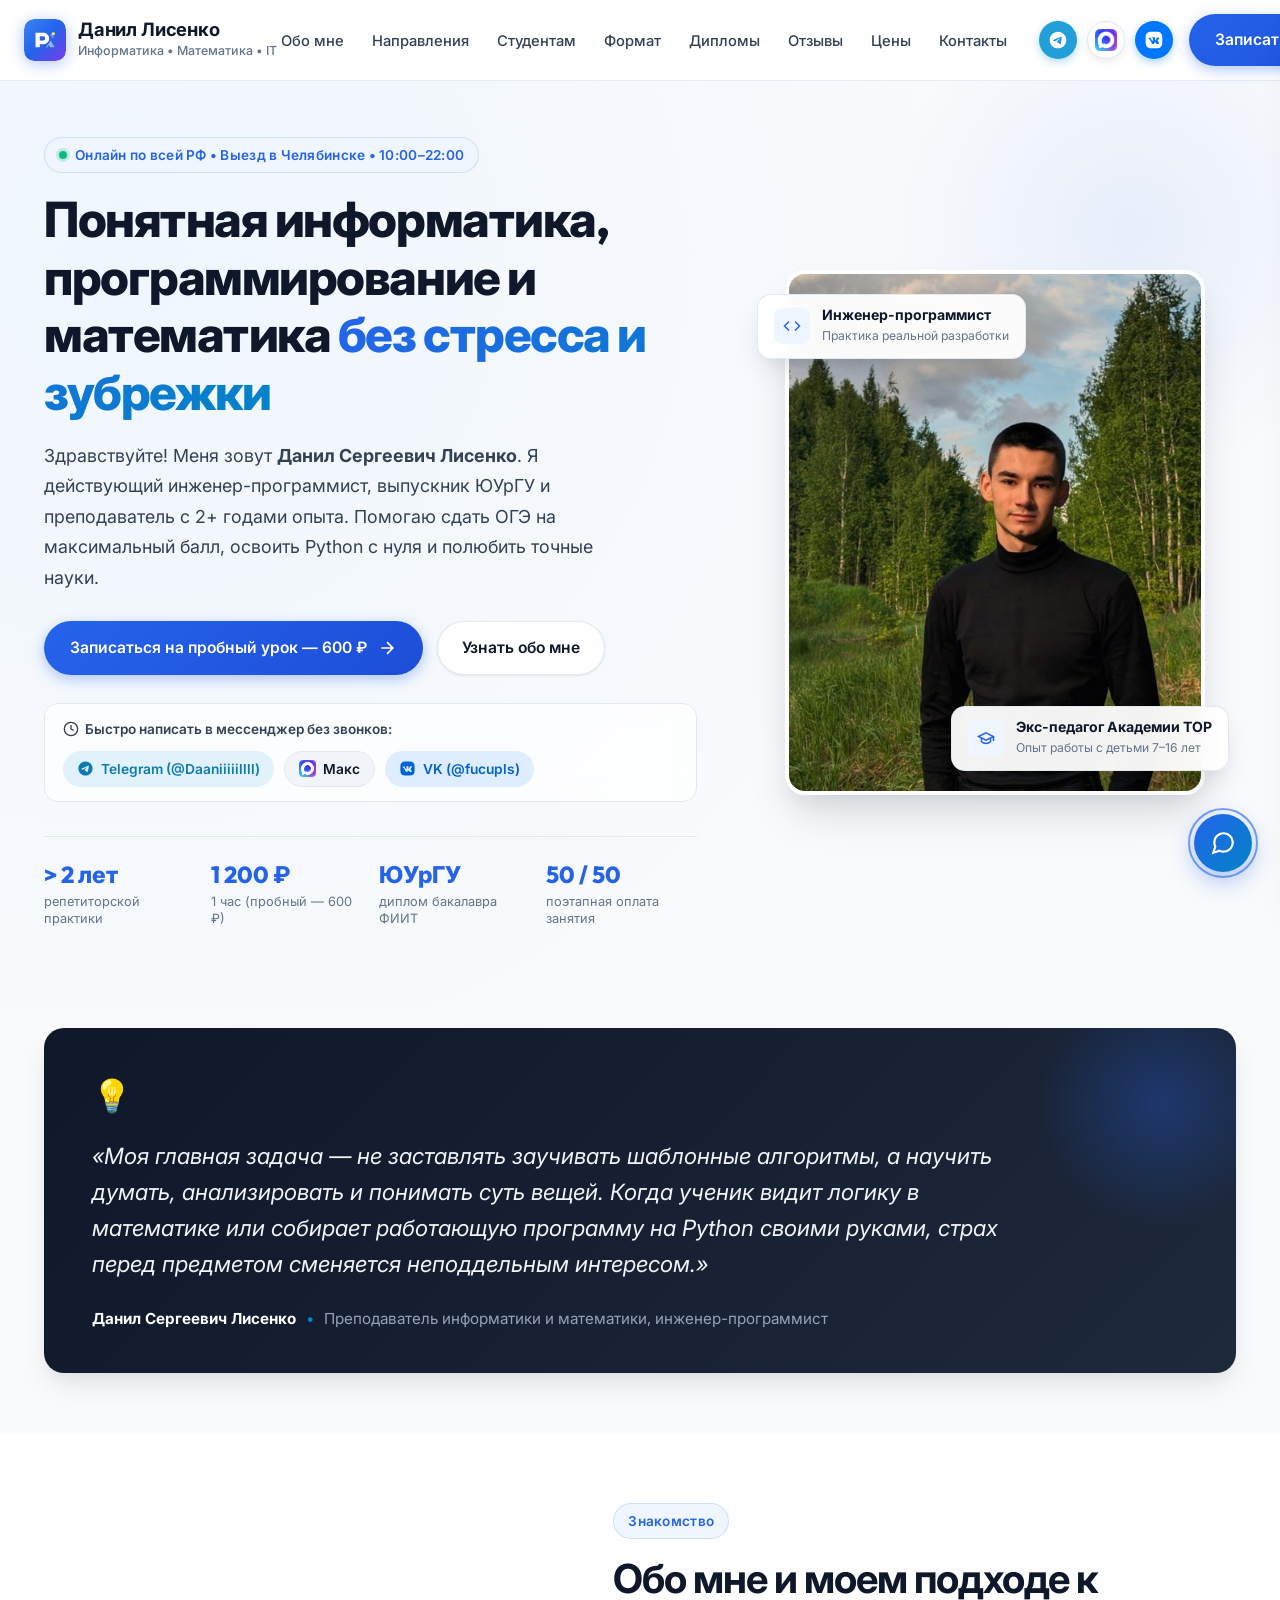
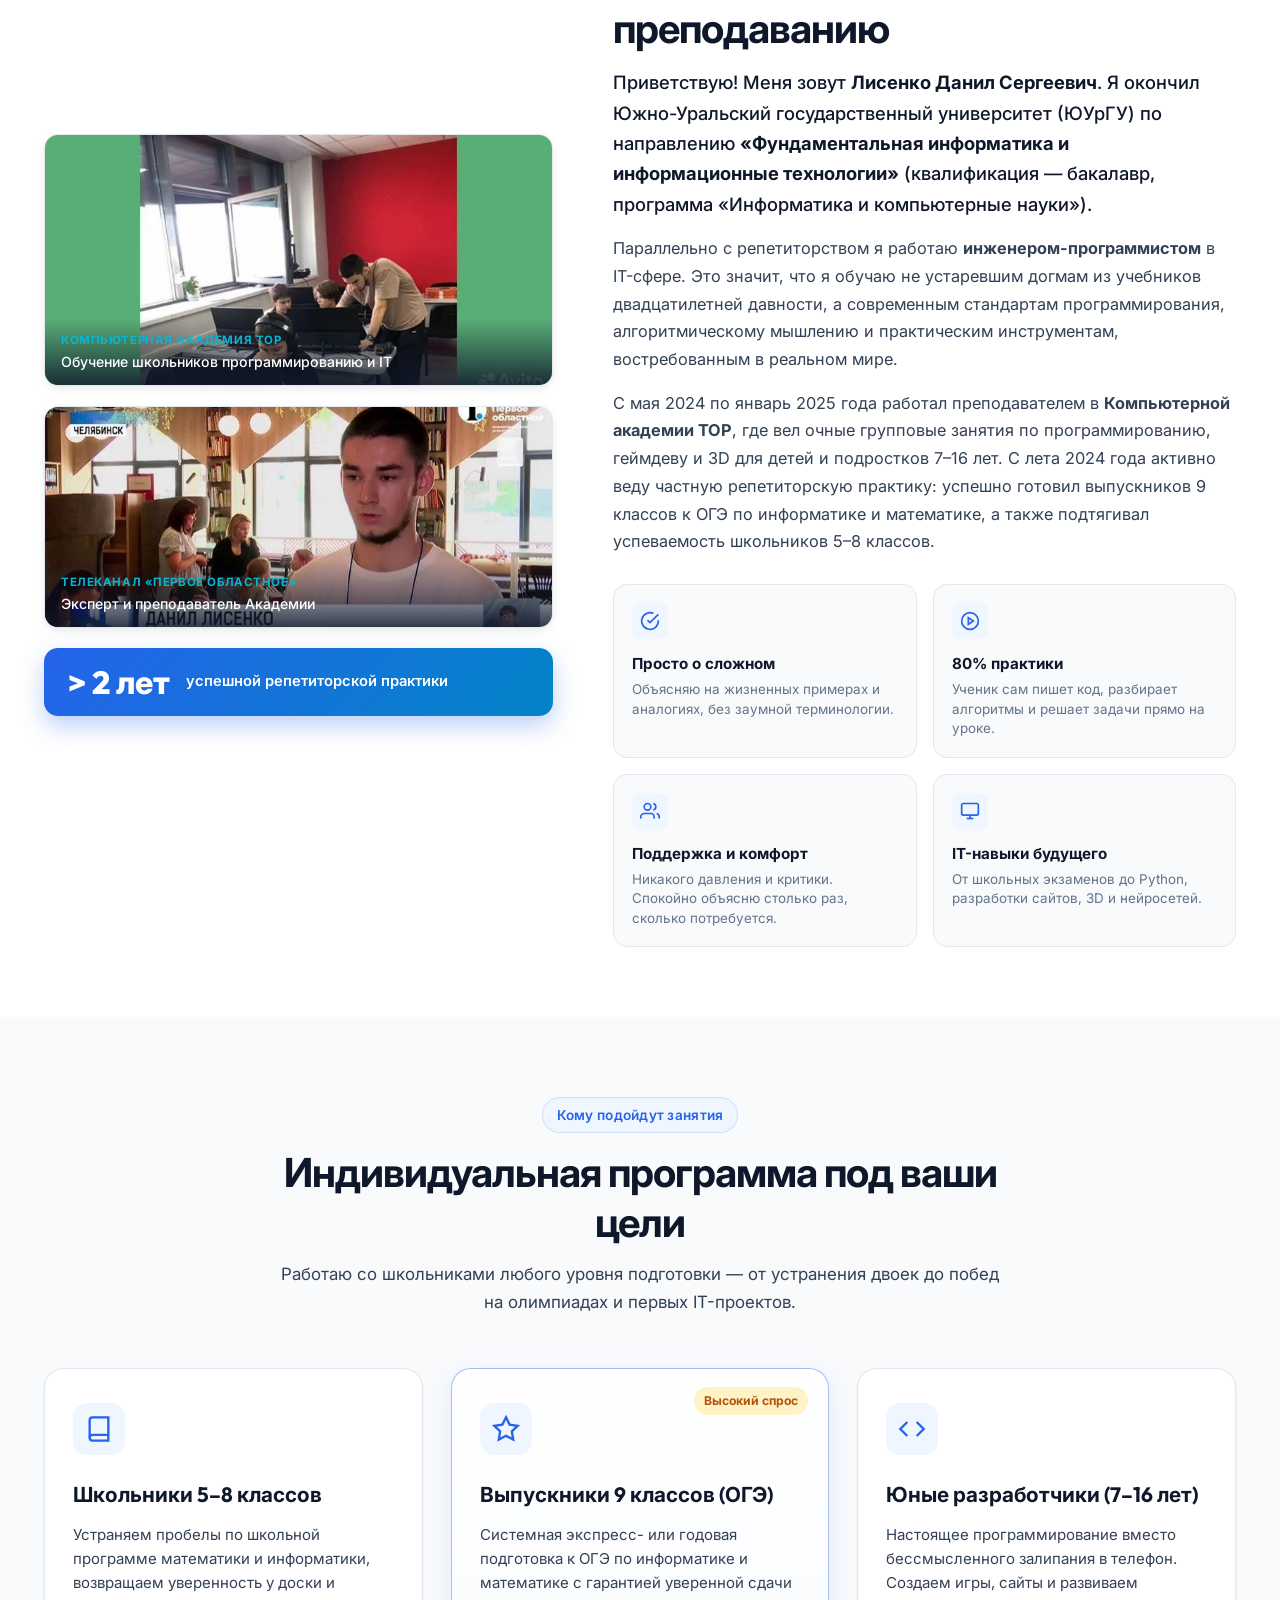
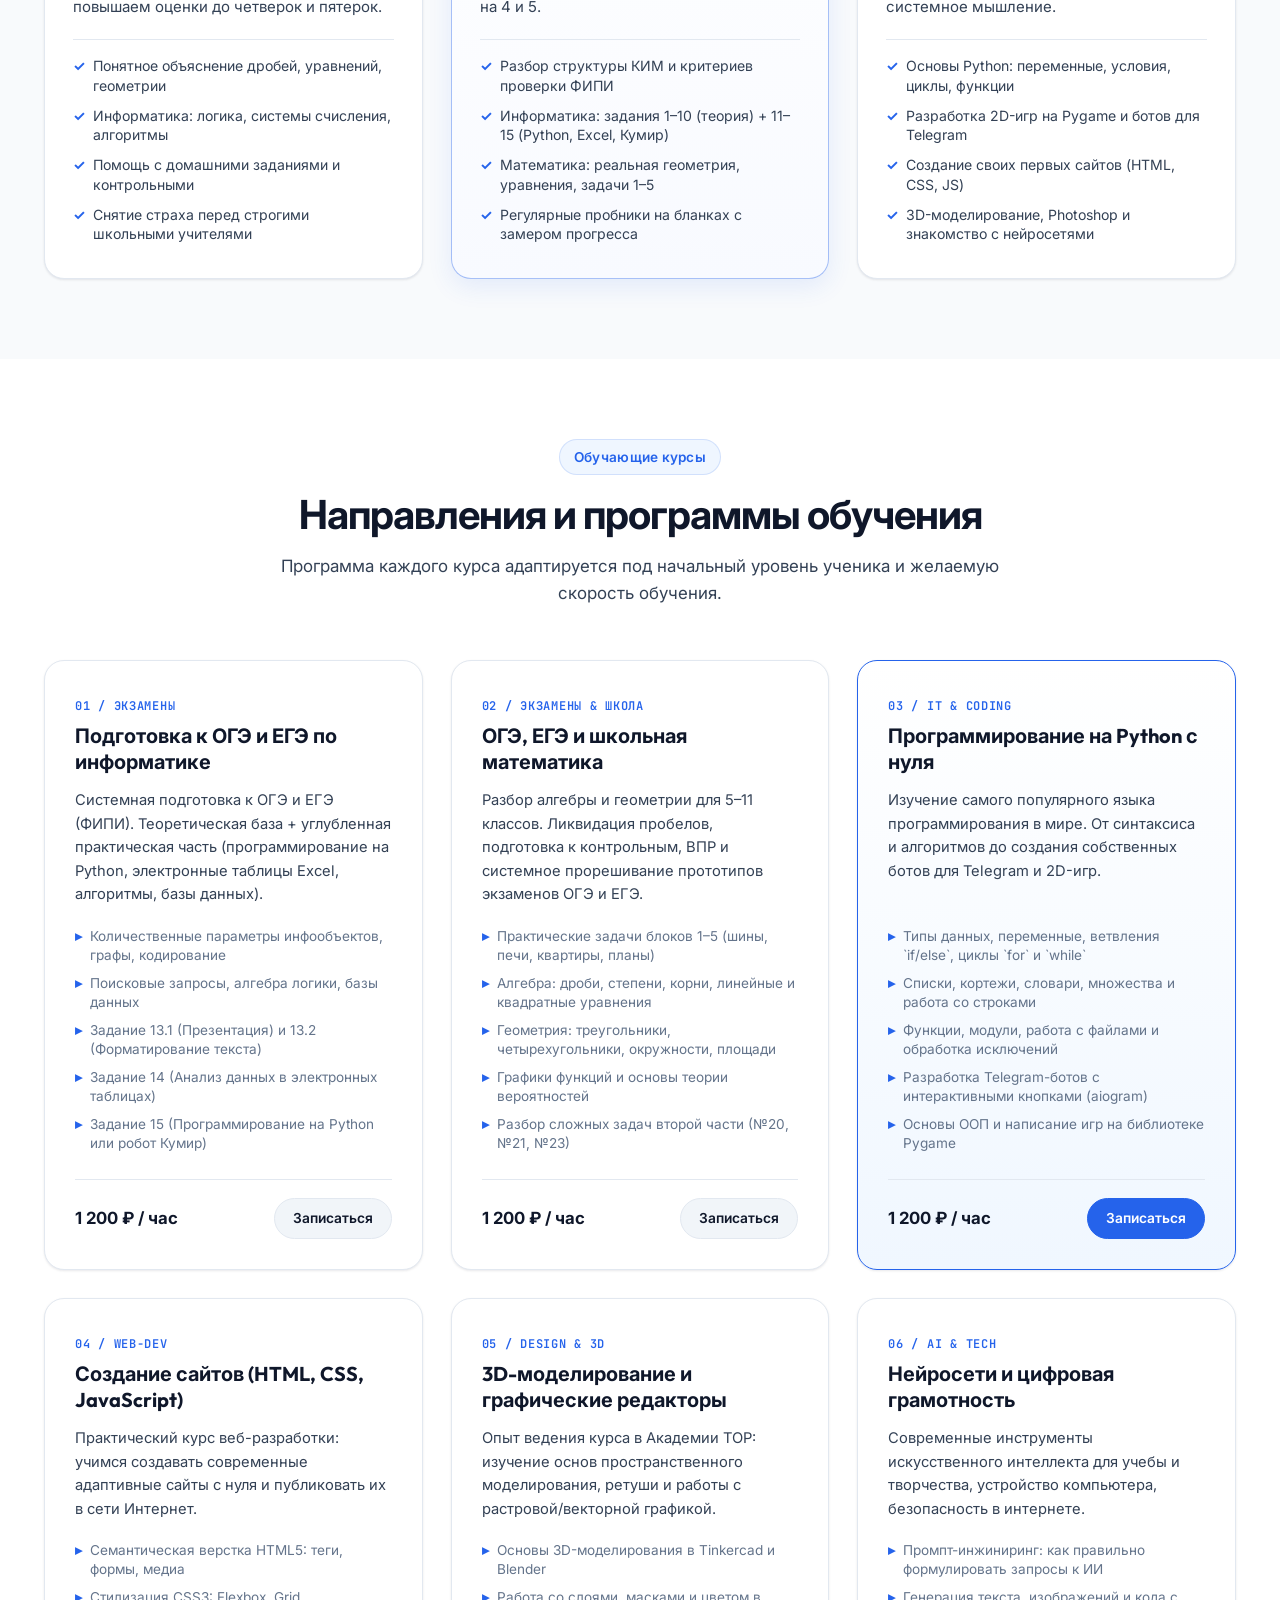
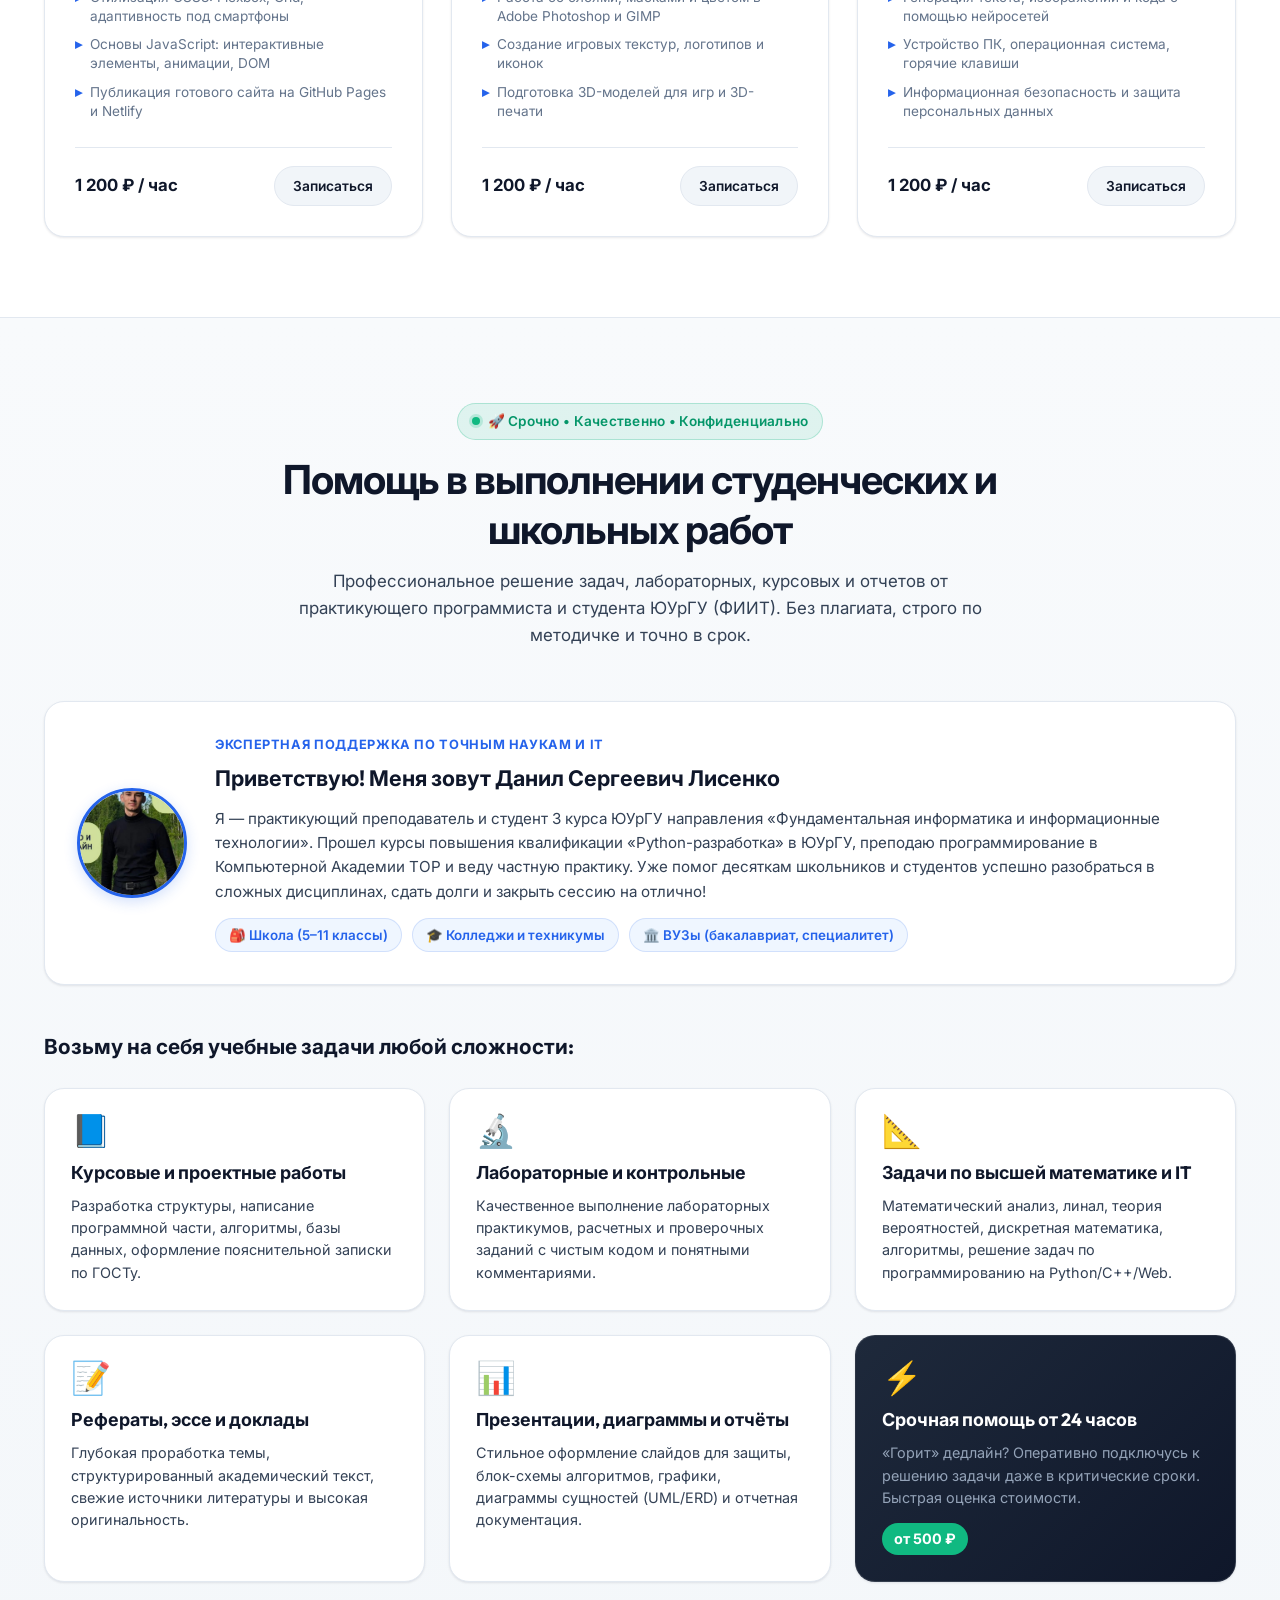
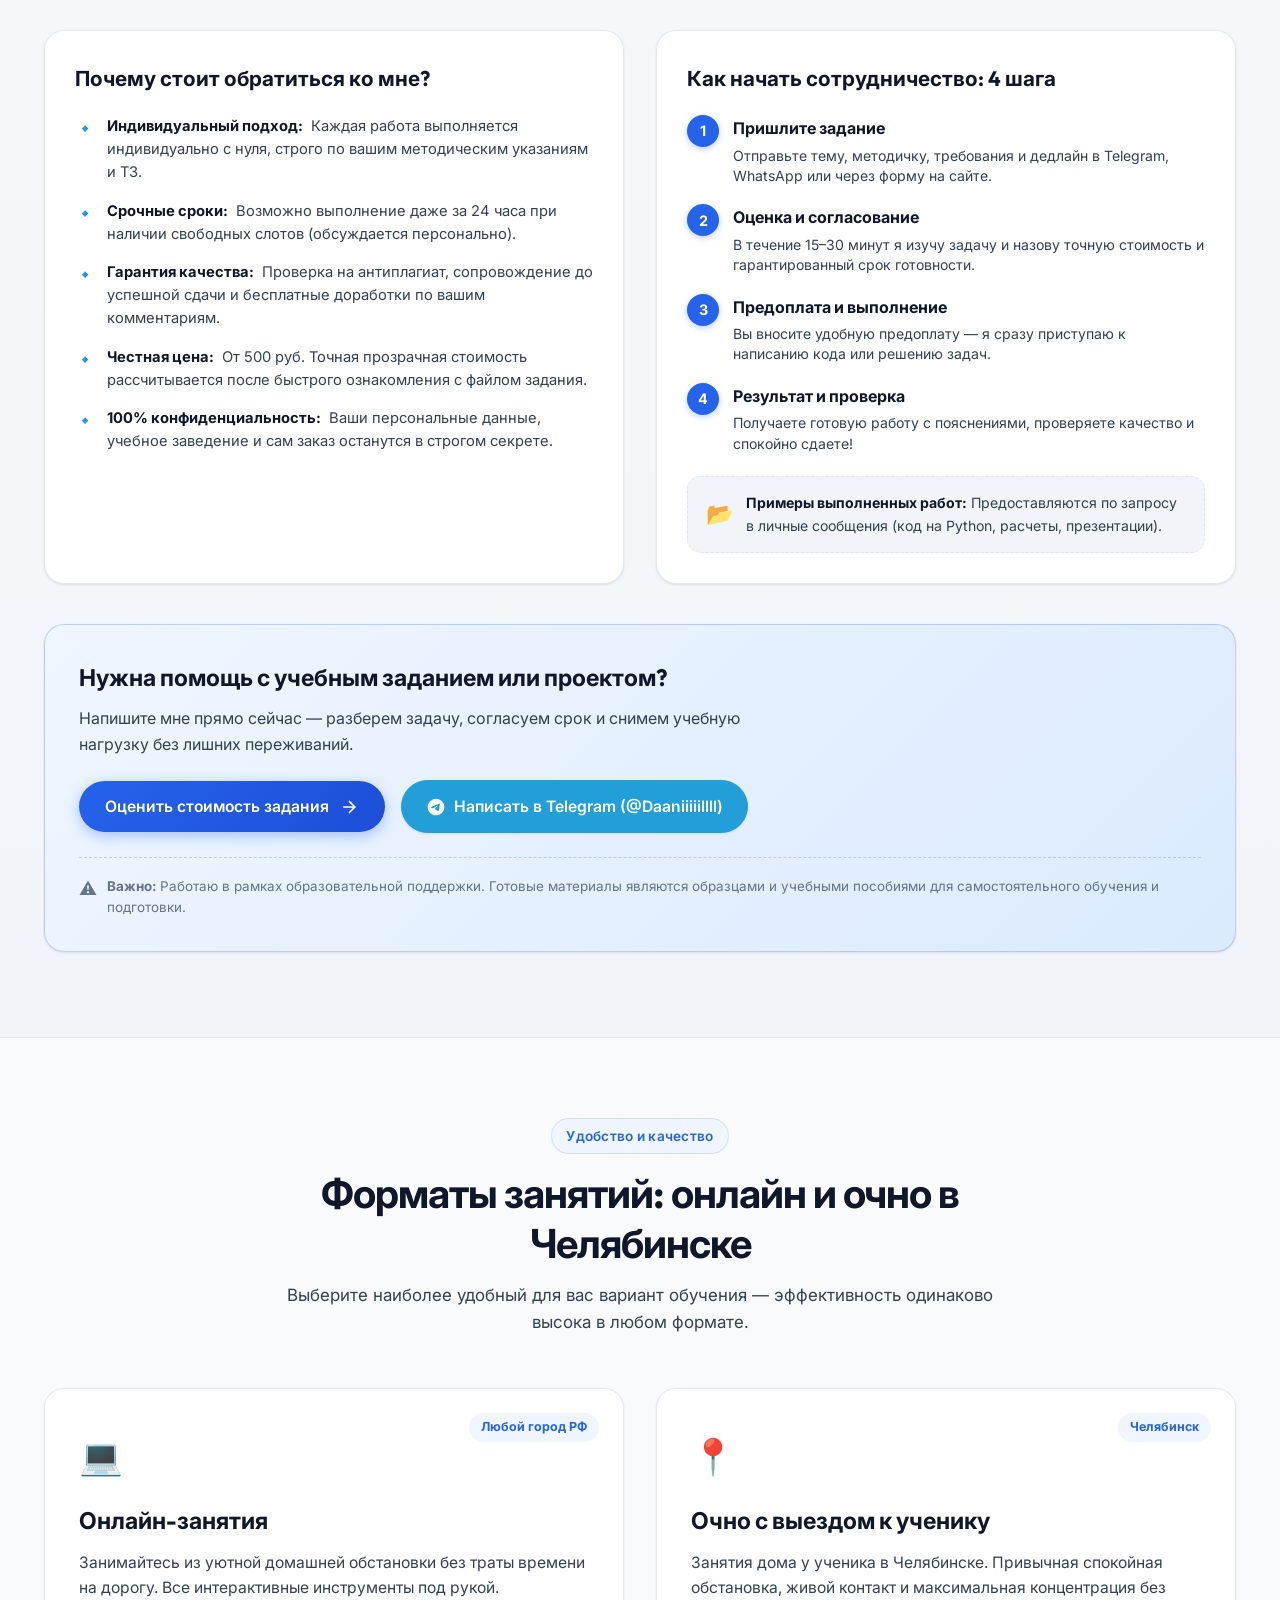
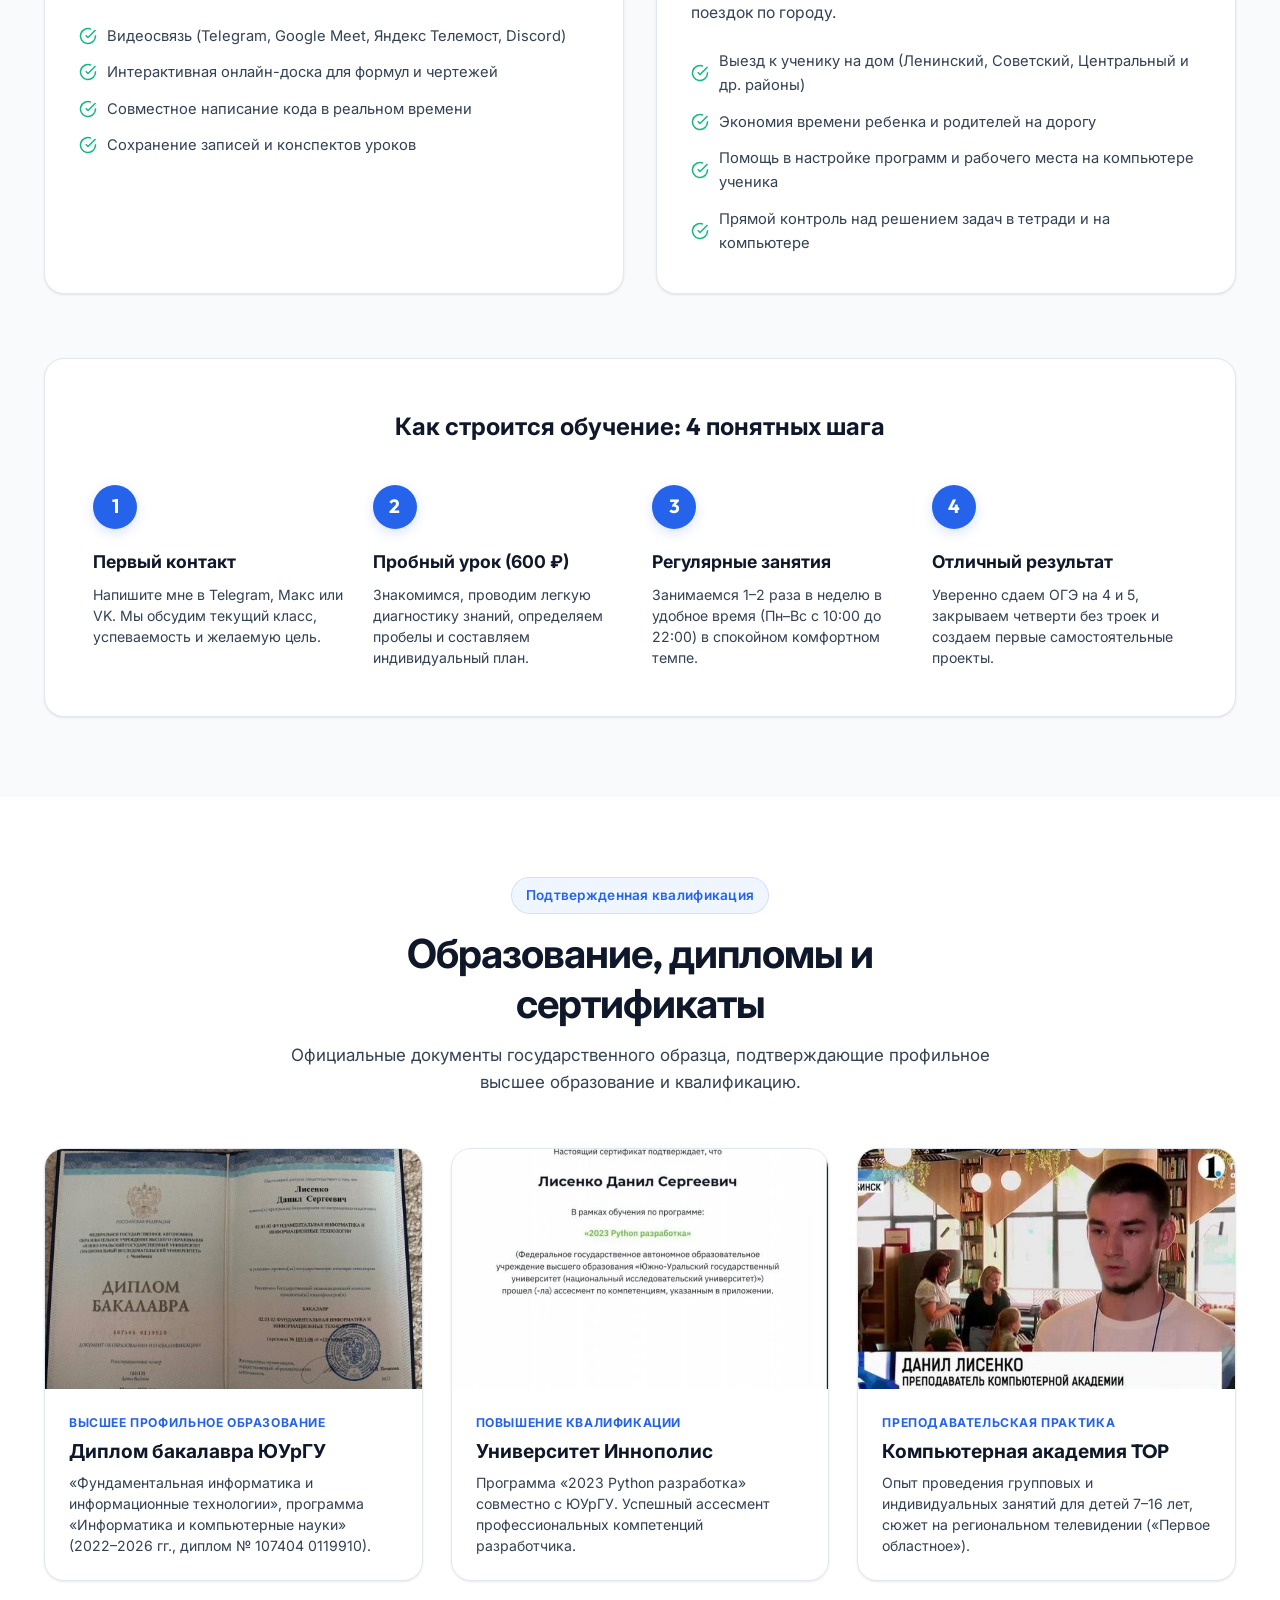
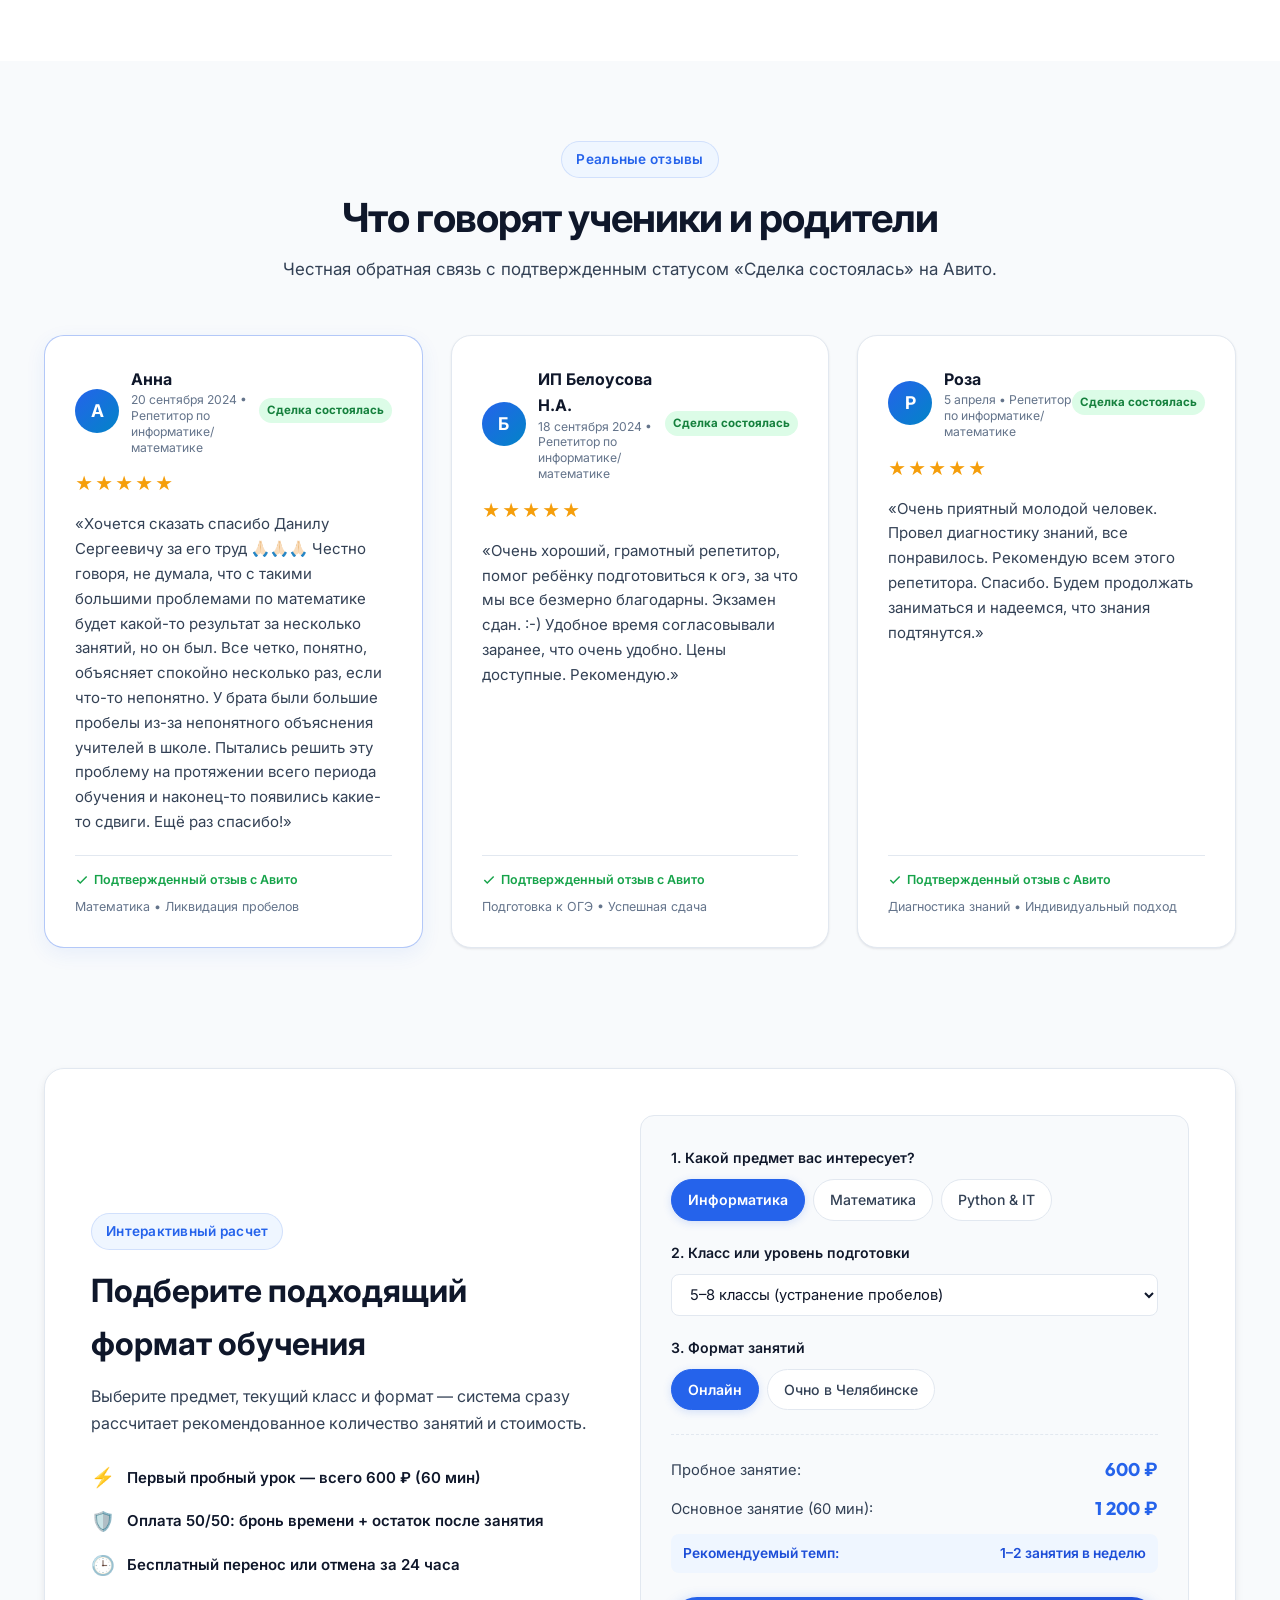
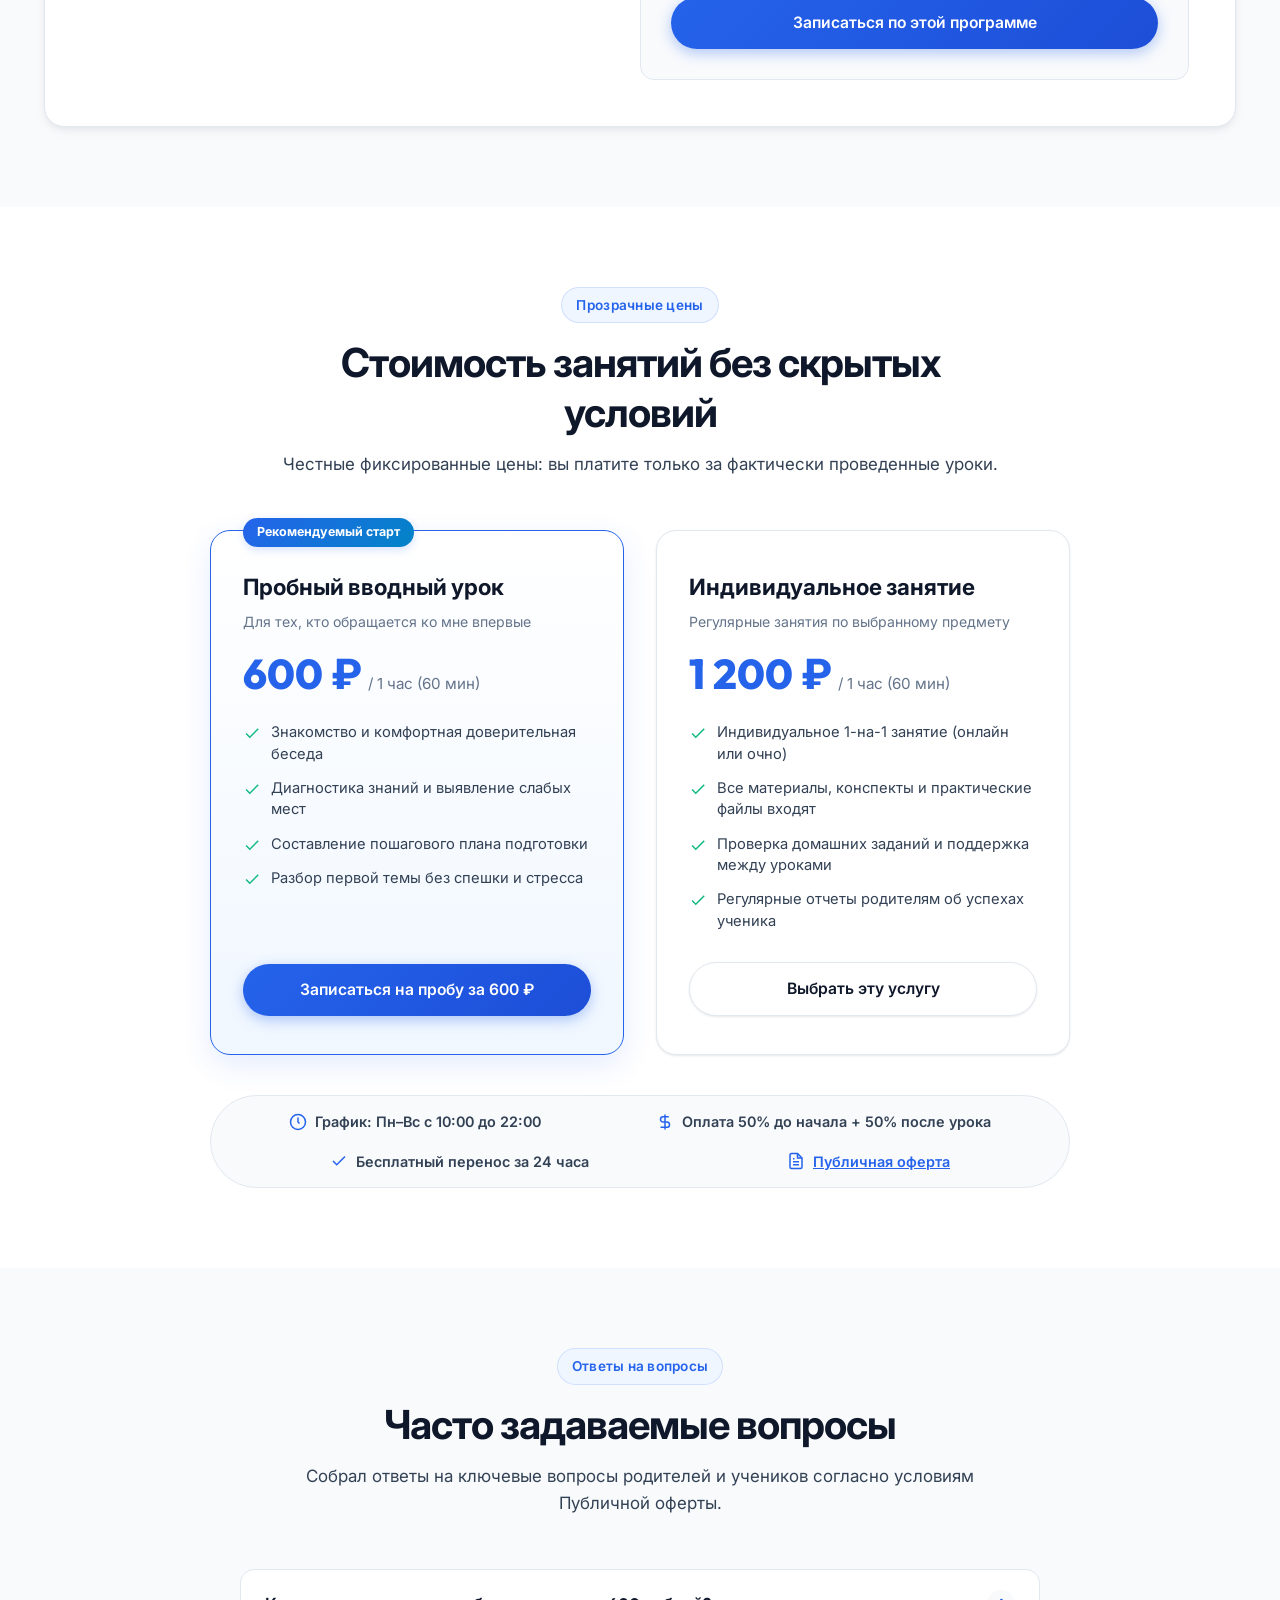
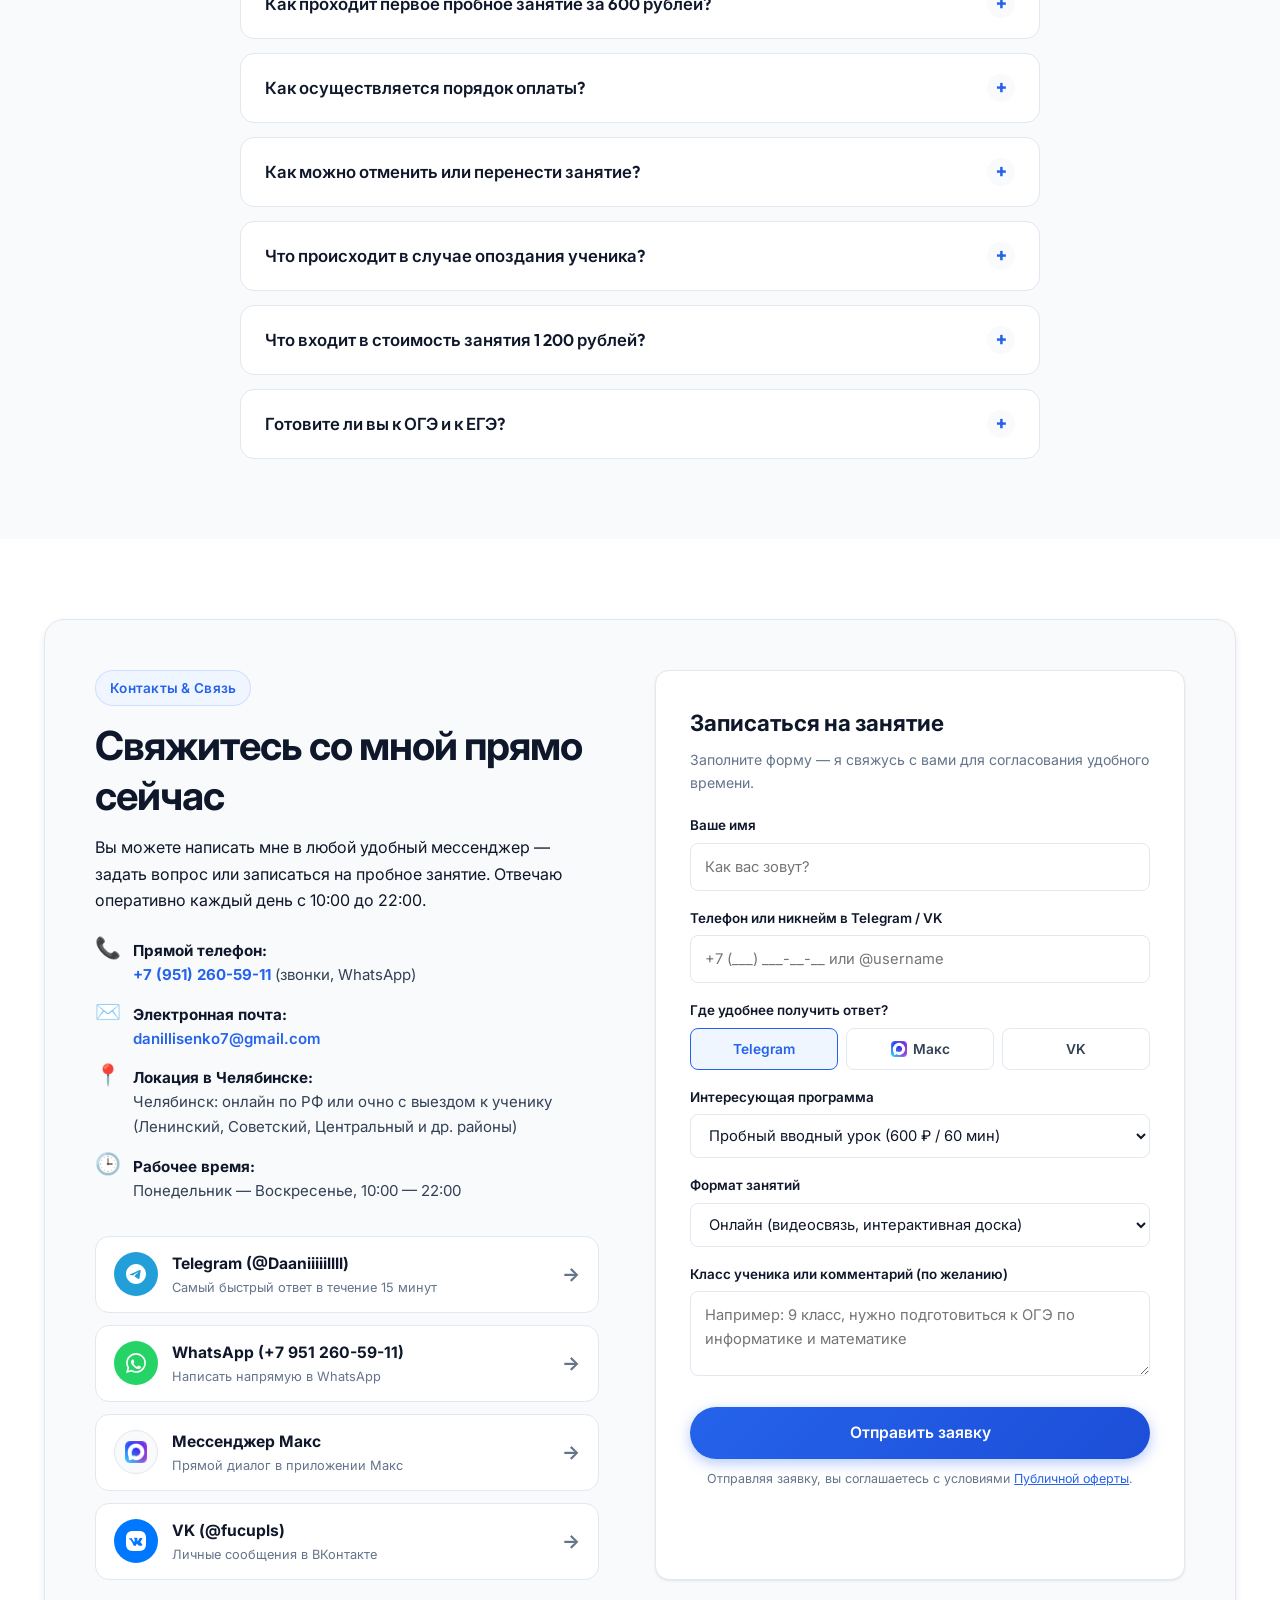
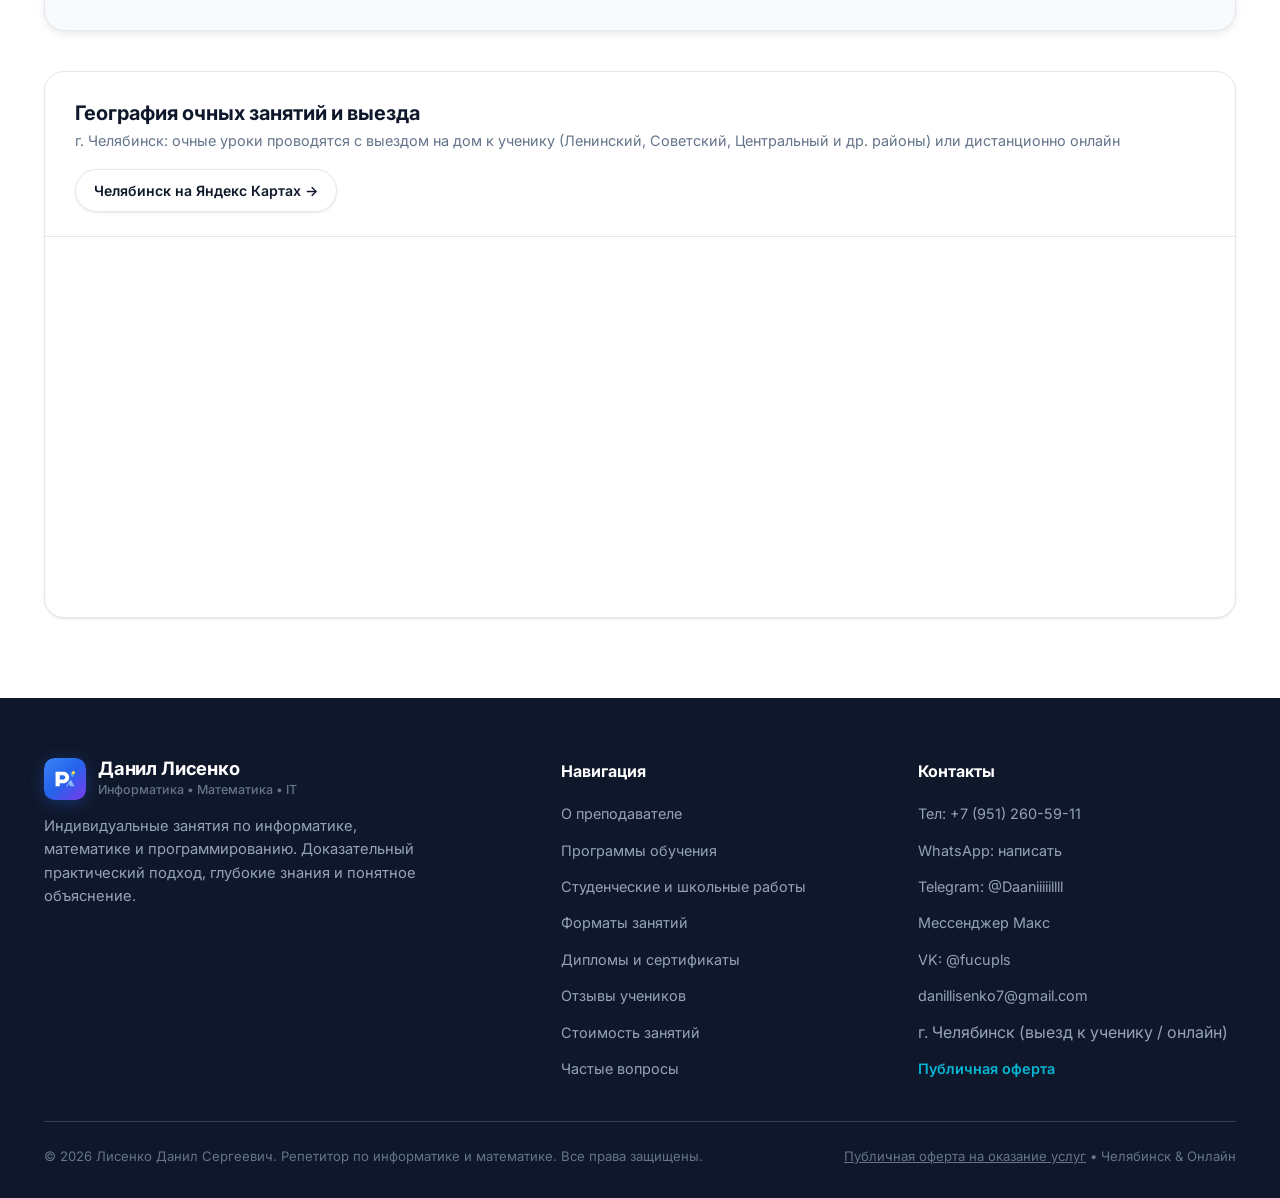
==== commit 57c6df7c: "Add academic help and student works section" ====
--- a/index.html
+++ b/index.html
@@ -44,11 +44,11 @@
         <ul class="nav-links">
           <li><a href="#about">Обо мне</a></li>
           <li><a href="#programs">Направления</a></li>
+          <li><a href="#academic-help">Студентам</a></li>
           <li><a href="#formats">Формат</a></li>
           <li><a href="#education">Дипломы</a></li>
           <li><a href="#reviews">Отзывы</a></li>
           <li><a href="#pricing">Цены</a></li>
-          <li><a href="#faq">FAQ</a></li>
           <li><a href="#contacts">Контакты</a></li>
         </ul>
       </nav>
@@ -503,6 +503,202 @@
             </div>
           </div>
         </div>
+      </div>
+    </section>
+
+    <!-- ==========================================================================
+         ПОМОЩЬ В ВЫПОЛНЕНИИ СТУДЕНЧЕСКИХ И ШКОЛЬНЫХ РАБОТ
+         ========================================================================== -->
+    <section class="academic-section" id="academic-help">
+      <div class="container">
+        <div class="section-head fade-in-on-scroll">
+          <div class="tag-badge academic-badge">
+            <span class="badge-dot" style="background:#10b981;"></span>
+            🚀 Срочно • Качественно • Конфиденциально
+          </div>
+          <h2 class="section-title">Помощь в выполнении студенческих и школьных работ</h2>
+          <p class="section-subtitle">
+            Профессиональное решение задач, лабораторных, курсовых и отчетов от практикующего программиста и студента ЮУрГУ (ФИИТ). Без плагиата, строго по методичке и точно в срок.
+          </p>
+        </div>
+
+        <!-- Карточка автора и квалификации -->
+        <div class="academic-author-card fade-in-on-scroll">
+          <div class="academic-author-avatar">
+            <img src="images/danil-portrait.jpg" alt="Данил Сергеевич Лисенко">
+          </div>
+          <div class="academic-author-info">
+            <div class="academic-author-tag">Экспертная поддержка по точным наукам и IT</div>
+            <h3 class="academic-author-title">Приветствую! Меня зовут Данил Сергеевич Лисенко</h3>
+            <p class="academic-author-bio">
+              Я — практикующий преподаватель и студент 3 курса ЮУрГУ направления «Фундаментальная информатика и информационные технологии». Прошел курсы повышения квалификации «Python-разработка» в ЮУрГУ, преподаю программирование в Компьютерной Академии TOP и веду частную практику. Уже помог десяткам школьников и студентов успешно разобраться в сложных дисциплинах, сдать долги и закрыть сессию на отлично!
+            </p>
+            <div class="academic-target-tags">
+              <span class="target-tag">🎒 Школа (5–11 классы)</span>
+              <span class="target-tag">🎓 Колледжи и техникумы</span>
+              <span class="target-tag">🏛️ ВУЗы (бакалавриат, специалитет)</span>
+            </div>
+          </div>
+        </div>
+
+        <!-- 5 направлений задач -->
+        <div class="academic-services-title-wrap fade-in-on-scroll">
+          <h3 class="academic-block-title">Возьму на себя учебные задачи любой сложности:</h3>
+        </div>
+
+        <div class="academic-services-grid">
+          <div class="academic-service-card fade-in-on-scroll">
+            <div class="acad-card-icon">📘</div>
+            <h4 class="acad-card-title">Курсовые и проектные работы</h4>
+            <p class="acad-card-desc">Разработка структуры, написание программной части, алгоритмы, базы данных, оформление пояснительной записки по ГОСТу.</p>
+          </div>
+
+          <div class="academic-service-card fade-in-on-scroll delay-1">
+            <div class="acad-card-icon">🔬</div>
+            <h4 class="acad-card-title">Лабораторные и контрольные</h4>
+            <p class="acad-card-desc">Качественное выполнение лабораторных практикумов, расчетных и проверочных заданий с чистым кодом и понятными комментариями.</p>
+          </div>
+
+          <div class="academic-service-card fade-in-on-scroll delay-2">
+            <div class="acad-card-icon">📐</div>
+            <h4 class="acad-card-title">Задачи по высшей математике и IT</h4>
+            <p class="acad-card-desc">Математический анализ, линал, теория вероятностей, дискретная математика, алгоритмы, решение задач по программированию на Python/C++/Web.</p>
+          </div>
+
+          <div class="academic-service-card fade-in-on-scroll">
+            <div class="acad-card-icon">📝</div>
+            <h4 class="acad-card-title">Рефераты, эссе и доклады</h4>
+            <p class="acad-card-desc">Глубокая проработка темы, структурированный академический текст, свежие источники литературы и высокая оригинальность.</p>
+          </div>
+
+          <div class="academic-service-card fade-in-on-scroll delay-1">
+            <div class="acad-card-icon">📊</div>
+            <h4 class="acad-card-title">Презентации, диаграммы и отчёты</h4>
+            <p class="acad-card-desc">Стильное оформление слайдов для защиты, блок-схемы алгоритмов, графики, диаграммы сущностей (UML/ERD) и отчетная документация.</p>
+          </div>
+
+          <div class="academic-service-card acad-promo-card fade-in-on-scroll delay-2">
+            <div class="acad-card-icon">⚡</div>
+            <h4 class="acad-card-title">Срочная помощь от 24 часов</h4>
+            <p class="acad-card-desc">«Горит» дедлайн? Оперативно подключусь к решению задачи даже в критические сроки. Быстрая оценка стоимости.</p>
+            <div class="acad-price-tag">от 500 ₽</div>
+          </div>
+        </div>
+
+        <!-- Преимущества и этапы работы -->
+        <div class="academic-details-row">
+          <!-- Преимущества -->
+          <div class="academic-features-col fade-in-on-scroll">
+            <h3 class="academic-block-title">Почему стоит обратиться ко мне?</h3>
+            <div class="acad-features-list">
+              <div class="acad-feature-item">
+                <div class="acad-feature-bullet">🔹</div>
+                <div>
+                  <strong>Индивидуальный подход:</strong>
+                  <span>Каждая работа выполняется индивидуально с нуля, строго по вашим методическим указаниям и ТЗ.</span>
+                </div>
+              </div>
+              <div class="acad-feature-item">
+                <div class="acad-feature-bullet">🔹</div>
+                <div>
+                  <strong>Срочные сроки:</strong>
+                  <span>Возможно выполнение даже за 24 часа при наличии свободных слотов (обсуждается персонально).</span>
+                </div>
+              </div>
+              <div class="acad-feature-item">
+                <div class="acad-feature-bullet">🔹</div>
+                <div>
+                  <strong>Гарантия качества:</strong>
+                  <span>Проверка на антиплагиат, сопровождение до успешной сдачи и бесплатные доработки по вашим комментариям.</span>
+                </div>
+              </div>
+              <div class="acad-feature-item">
+                <div class="acad-feature-bullet">🔹</div>
+                <div>
+                  <strong>Честная цена:</strong>
+                  <span>От 500 руб. Точная прозрачная стоимость рассчитывается после быстрого ознакомления с файлом задания.</span>
+                </div>
+              </div>
+              <div class="acad-feature-item">
+                <div class="acad-feature-bullet">🔹</div>
+                <div>
+                  <strong>100% конфиденциальность:</strong>
+                  <span>Ваши персональные данные, учебное заведение и сам заказ останутся в строгом секрете.</span>
+                </div>
+              </div>
+            </div>
+          </div>
+
+          <!-- Как начать сотрудничество -->
+          <div class="academic-steps-col fade-in-on-scroll delay-1">
+            <h3 class="academic-block-title">Как начать сотрудничество: 4 шага</h3>
+            <div class="acad-steps-timeline">
+              <div class="acad-timeline-item">
+                <div class="acad-step-bubble">1</div>
+                <div>
+                  <strong>Пришлите задание</strong>
+                  <p>Отправьте тему, методичку, требования и дедлайн в Telegram, WhatsApp или через форму на сайте.</p>
+                </div>
+              </div>
+              <div class="acad-timeline-item">
+                <div class="acad-step-bubble">2</div>
+                <div>
+                  <strong>Оценка и согласование</strong>
+                  <p>В течение 15–30 минут я изучу задачу и назову точную стоимость и гарантированный срок готовности.</p>
+                </div>
+              </div>
+              <div class="acad-timeline-item">
+                <div class="acad-step-bubble">3</div>
+                <div>
+                  <strong>Предоплата и выполнение</strong>
+                  <p>Вы вносите удобную предоплату — я сразу приступаю к написанию кода или решению задач.</p>
+                </div>
+              </div>
+              <div class="acad-timeline-item">
+                <div class="acad-step-bubble">4</div>
+                <div>
+                  <strong>Результат и проверка</strong>
+                  <p>Получаете готовую работу с пояснениями, проверяете качество и спокойно сдаете!</p>
+                </div>
+              </div>
+            </div>
+
+            <!-- Плашка примеров -->
+            <div class="acad-examples-box">
+              <div class="acad-examples-icon">📂</div>
+              <div>
+                <strong>Примеры выполненных работ:</strong>
+                <span>Предоставляются по запросу в личные сообщения (код на Python, расчеты, презентации).</span>
+              </div>
+            </div>
+          </div>
+        </div>
+
+        <!-- Призыв к действию и дисклеймер -->
+        <div class="academic-cta-card fade-in-on-scroll">
+          <div class="academic-cta-content">
+            <h3 class="academic-cta-title">Нужна помощь с учебным заданием или проектом?</h3>
+            <p class="academic-cta-desc">
+              Напишите мне прямо сейчас — разберем задачу, согласуем срок и снимем учебную нагрузку без лишних переживаний.
+            </p>
+            <div class="academic-cta-actions">
+              <button class="btn-primary" data-open-modal data-service-type="Помощь с учебной работой (от 500 ₽)">
+                <span>Оценить стоимость задания</span>
+                <svg width="20" height="20" viewBox="0 0 24 24" fill="none" stroke="currentColor" stroke-width="2"><path d="M5 12h14M12 5l7 7-7 7"/></svg>
+              </button>
+              <a href="https://t.me/Daaniiiiillll" target="_blank" rel="noopener" class="btn-secondary acad-tg-btn">
+                <svg width="20" height="20" viewBox="0 0 24 24" fill="currentColor"><path d="M12 2C6.48 2 2 6.48 2 12s4.48 10 10 10 10-4.48 10-10S17.52 2 12 2zm4.64 6.8c-.15 1.58-.8 5.42-1.13 7.19-.14.75-.42 1-.68 1.03-.58.05-1.02-.38-1.58-.75-.88-.58-1.38-.94-2.23-1.5-.99-.65-.35-1.01.22-1.59.15-.15 2.71-2.48 2.76-2.69a.2.2 0 00-.05-.18c-.06-.05-.14-.03-.21-.02-.09.02-1.49.95-4.22 2.79-.4.27-.76.41-1.08.4-.36-.01-1.04-.2-1.55-.37-.63-.2-1.12-.31-1.08-.66.02-.18.27-.36.75-.55 2.92-1.27 4.86-2.11 5.83-2.51 2.78-1.16 3.35-1.36 3.73-1.36.08 0 .27.02.39.12.1.08.13.19.14.27-.01.06.01.24 0 .31z"/></svg>
+                <span>Написать в Telegram (@Daaniiiiillll)</span>
+              </a>
+            </div>
+          </div>
+
+          <div class="academic-disclaimer-badge">
+            <span class="disclaimer-icon">⚠️</span>
+            <span><strong>Важно:</strong> Работаю в рамках образовательной поддержки. Готовые материалы являются образцами и учебными пособиями для самостоятельного обучения и подготовки.</span>
+          </div>
+        </div>
+
       </div>
     </section>
 
@@ -1162,6 +1358,7 @@
                   <option value="ОГЭ и математика 5–9 классы (1 200 ₽)">ОГЭ и математика 5–9 классы (1 200 ₽ / 60 мин)</option>
                   <option value="Программирование на Python (1 200 ₽)">Программирование на Python (1 200 ₽ / 60 мин)</option>
                   <option value="Создание сайтов (Web) (1 200 ₽)">Создание сайтов (Web) (1 200 ₽ / 60 мин)</option>
+                  <option value="Помощь с учебной работой (от 500 ₽)">Помощь в выполнении учебных работ (от 500 ₽)</option>
                 </select>
               </div>
 
@@ -1240,6 +1437,7 @@
           <ul class="footer-links">
             <li><a href="#about">О преподавателе</a></li>
             <li><a href="#programs">Программы обучения</a></li>
+            <li><a href="#academic-help">Студенческие и школьные работы</a></li>
             <li><a href="#formats">Форматы занятий</a></li>
             <li><a href="#education">Дипломы и сертификаты</a></li>
             <li><a href="#reviews">Отзывы учеников</a></li>
@@ -1335,6 +1533,7 @@
     <ul class="mobile-nav-list">
       <li><a href="#about">Обо мне</a></li>
       <li><a href="#programs">Направления</a></li>
+      <li><a href="#academic-help">Помощь с работами (студентам)</a></li>
       <li><a href="#formats">Формат обучения</a></li>
       <li><a href="#education">Дипломы и опыт</a></li>
       <li><a href="#reviews">Отзывы</a></li>
@@ -1410,6 +1609,7 @@
             <option value="ОГЭ и математика 5–9 классы (1 200 ₽)">ОГЭ и математика 5–9 классы (1 200 ₽)</option>
             <option value="Программирование на Python (1 200 ₽)">Программирование на Python (1 200 ₽)</option>
             <option value="Создание сайтов (Web) (1 200 ₽)">Создание сайтов (Web) (1 200 ₽)</option>
+            <option value="Помощь с учебной работой (от 500 ₽)">Помощь в выполнении учебных работ (от 500 ₽)</option>
           </select>
         </div>
 
--- a/styles.css
+++ b/styles.css
@@ -1076,6 +1076,348 @@
 
 .btn-card-action.btn-accent:hover {
   background: var(--primary-hover);
+}
+
+/* ==========================================================================
+   ПОМОЩЬ В ВЫПОЛНЕНИИ РАБОТ (ACADEMIC HELP)
+   ========================================================================== */
+.academic-section {
+  padding: 85px 0;
+  background: linear-gradient(180deg, #f8fafc 0%, #f1f5f9 100%);
+  border-top: 1px solid var(--border);
+  border-bottom: 1px solid var(--border);
+  position: relative;
+}
+
+.academic-badge {
+  background: rgba(16, 185, 129, 0.1) !important;
+  color: #059669 !important;
+  border-color: rgba(16, 185, 129, 0.25) !important;
+}
+
+.academic-author-card {
+  background: #ffffff;
+  border-radius: var(--radius-lg);
+  border: 1px solid var(--border);
+  padding: 32px;
+  box-shadow: var(--shadow-sm);
+  display: flex;
+  gap: 28px;
+  align-items: center;
+  margin-bottom: 44px;
+}
+
+.academic-author-avatar {
+  width: 110px;
+  height: 110px;
+  border-radius: 50%;
+  overflow: hidden;
+  border: 3px solid var(--primary);
+  flex-shrink: 0;
+  box-shadow: 0 4px 14px rgba(37, 99, 235, 0.2);
+}
+
+.academic-author-avatar img {
+  width: 100%;
+  height: 100%;
+  object-fit: cover;
+}
+
+.academic-author-info {
+  flex: 1;
+}
+
+.academic-author-tag {
+  font-size: 0.8rem;
+  font-weight: 700;
+  color: var(--primary);
+  text-transform: uppercase;
+  letter-spacing: 0.05em;
+  margin-bottom: 6px;
+}
+
+.academic-author-title {
+  font-family: var(--font-heading);
+  font-size: 1.35rem;
+  font-weight: 700;
+  color: var(--text-main);
+  margin-bottom: 10px;
+}
+
+.academic-author-bio {
+  font-size: 0.95rem;
+  color: var(--text-muted);
+  line-height: 1.6;
+  margin-bottom: 14px;
+}
+
+.academic-target-tags {
+  display: flex;
+  gap: 10px;
+  flex-wrap: wrap;
+}
+
+.target-tag {
+  background: var(--primary-light);
+  color: var(--primary);
+  font-weight: 600;
+  font-size: 0.84rem;
+  padding: 5px 13px;
+  border-radius: var(--radius-full);
+  border: 1px solid rgba(37, 99, 235, 0.15);
+}
+
+.academic-services-title-wrap {
+  margin-bottom: 24px;
+}
+
+.academic-block-title {
+  font-family: var(--font-heading);
+  font-size: 1.3rem;
+  font-weight: 700;
+  color: var(--text-main);
+  margin-bottom: 20px;
+}
+
+.academic-services-grid {
+  display: grid;
+  grid-template-columns: repeat(3, 1fr);
+  gap: 24px;
+  margin-bottom: 48px;
+}
+
+.academic-service-card {
+  background: #ffffff;
+  border: 1px solid var(--border);
+  border-radius: var(--radius-lg);
+  padding: 26px;
+  display: flex;
+  flex-direction: column;
+  transition: all var(--transition-normal);
+  box-shadow: var(--shadow-sm);
+  position: relative;
+}
+
+.academic-service-card:hover {
+  transform: translateY(-4px);
+  border-color: #93c5fd;
+  box-shadow: var(--shadow-md);
+}
+
+.acad-card-icon {
+  font-size: 2rem;
+  margin-bottom: 14px;
+  line-height: 1;
+}
+
+.acad-card-title {
+  font-family: var(--font-heading);
+  font-size: 1.12rem;
+  font-weight: 700;
+  color: var(--text-main);
+  margin-bottom: 10px;
+  line-height: 1.35;
+}
+
+.acad-card-desc {
+  font-size: 0.9rem;
+  color: var(--text-muted);
+  line-height: 1.55;
+  flex: 1;
+}
+
+.acad-promo-card {
+  background: linear-gradient(135deg, #1e293b 0%, #0f172a 100%);
+  color: #ffffff;
+  border-color: rgba(255, 255, 255, 0.1);
+}
+
+.acad-promo-card .acad-card-title {
+  color: #ffffff;
+}
+
+.acad-promo-card .acad-card-desc {
+  color: #94a3b8;
+}
+
+.acad-price-tag {
+  margin-top: 14px;
+  display: inline-block;
+  background: #10b981;
+  color: #ffffff;
+  font-weight: 700;
+  font-size: 0.9rem;
+  padding: 4px 12px;
+  border-radius: var(--radius-full);
+  align-self: flex-start;
+}
+
+.academic-details-row {
+  display: grid;
+  grid-template-columns: 1fr 1fr;
+  gap: 32px;
+  margin-bottom: 40px;
+}
+
+.academic-features-col,
+.academic-steps-col {
+  background: #ffffff;
+  border: 1px solid var(--border);
+  border-radius: var(--radius-lg);
+  padding: 30px;
+  box-shadow: var(--shadow-sm);
+}
+
+.acad-features-list {
+  display: flex;
+  flex-direction: column;
+  gap: 16px;
+}
+
+.acad-feature-item {
+  display: flex;
+  align-items: flex-start;
+  gap: 12px;
+  font-size: 0.92rem;
+  line-height: 1.55;
+  color: var(--text-muted);
+}
+
+.acad-feature-item strong {
+  color: var(--text-main);
+  margin-right: 4px;
+}
+
+.acad-feature-bullet {
+  font-size: 1rem;
+  color: var(--primary);
+  flex-shrink: 0;
+  margin-top: 1px;
+}
+
+.acad-steps-timeline {
+  display: flex;
+  flex-direction: column;
+  gap: 18px;
+  position: relative;
+}
+
+.acad-timeline-item {
+  display: flex;
+  gap: 14px;
+  align-items: flex-start;
+}
+
+.acad-step-bubble {
+  width: 32px;
+  height: 32px;
+  background: var(--primary);
+  color: #ffffff;
+  border-radius: 50%;
+  display: flex;
+  align-items: center;
+  justify-content: center;
+  font-weight: 700;
+  font-size: 0.9rem;
+  flex-shrink: 0;
+  box-shadow: 0 2px 6px rgba(37, 99, 235, 0.3);
+}
+
+.acad-timeline-item strong {
+  font-family: var(--font-heading);
+  font-size: 1rem;
+  color: var(--text-main);
+  display: block;
+  margin-bottom: 4px;
+}
+
+.acad-timeline-item p {
+  font-size: 0.88rem;
+  color: var(--text-muted);
+  line-height: 1.45;
+}
+
+.acad-examples-box {
+  margin-top: 22px;
+  padding: 14px 18px;
+  background: var(--bg-subtle);
+  border-radius: var(--radius-md);
+  border: 1px dashed var(--border);
+  display: flex;
+  align-items: center;
+  gap: 12px;
+  font-size: 0.88rem;
+  color: var(--text-muted);
+}
+
+.acad-examples-icon {
+  font-size: 1.4rem;
+  flex-shrink: 0;
+}
+
+.acad-examples-box strong {
+  color: var(--text-main);
+}
+
+.academic-cta-card {
+  background: linear-gradient(135deg, #eff6ff 0%, #dbeafe 100%);
+  border: 1px solid rgba(37, 99, 235, 0.25);
+  border-radius: var(--radius-lg);
+  padding: 34px;
+  box-shadow: var(--shadow-sm);
+}
+
+.academic-cta-title {
+  font-family: var(--font-heading);
+  font-size: 1.45rem;
+  font-weight: 700;
+  color: var(--text-main);
+  margin-bottom: 8px;
+}
+
+.academic-cta-desc {
+  font-size: 1rem;
+  color: var(--text-muted);
+  max-width: 720px;
+  margin-bottom: 22px;
+}
+
+.academic-cta-actions {
+  display: flex;
+  align-items: center;
+  gap: 16px;
+  flex-wrap: wrap;
+}
+
+.acad-tg-btn {
+  background: #229ED9;
+  color: #ffffff !important;
+  border-color: #229ED9;
+  display: inline-flex;
+  align-items: center;
+  gap: 8px;
+}
+
+.acad-tg-btn:hover {
+  background: #1b89bd;
+  border-color: #1b89bd;
+}
+
+.academic-disclaimer-badge {
+  margin-top: 24px;
+  padding-top: 18px;
+  border-top: 1px dashed rgba(37, 99, 235, 0.25);
+  display: flex;
+  align-items: flex-start;
+  gap: 10px;
+  font-size: 0.84rem;
+  color: var(--text-subtle);
+  line-height: 1.5;
+}
+
+.disclaimer-icon {
+  font-size: 1.1rem;
+  flex-shrink: 0;
 }
 
 /* ==========================================================================
@@ -2610,6 +2952,14 @@
     grid-template-columns: repeat(2, 1fr);
   }
 
+  .academic-services-grid {
+    grid-template-columns: repeat(2, 1fr);
+  }
+
+  .academic-details-row {
+    grid-template-columns: 1fr;
+  }
+
   .calc-card, .contact-card-main {
     grid-template-columns: 1fr;
     gap: 36px;
@@ -2639,6 +2989,31 @@
     gap: 18px;
   }
 
+  .academic-author-card {
+    flex-direction: column;
+    text-align: center;
+    padding: 24px 18px;
+  }
+
+  .academic-target-tags {
+    justify-content: center;
+  }
+
+  .academic-services-grid {
+    grid-template-columns: 1fr;
+  }
+
+  .academic-cta-actions {
+    flex-direction: column;
+    align-items: stretch;
+  }
+
+  .academic-cta-actions .btn-primary,
+  .academic-cta-actions .acad-tg-btn {
+    width: 100%;
+    justify-content: center;
+  }
+
   .audience-grid, .programs-grid, .docs-showcase-grid, .reviews-grid, .formats-grid {
     grid-template-columns: 1fr;
   }
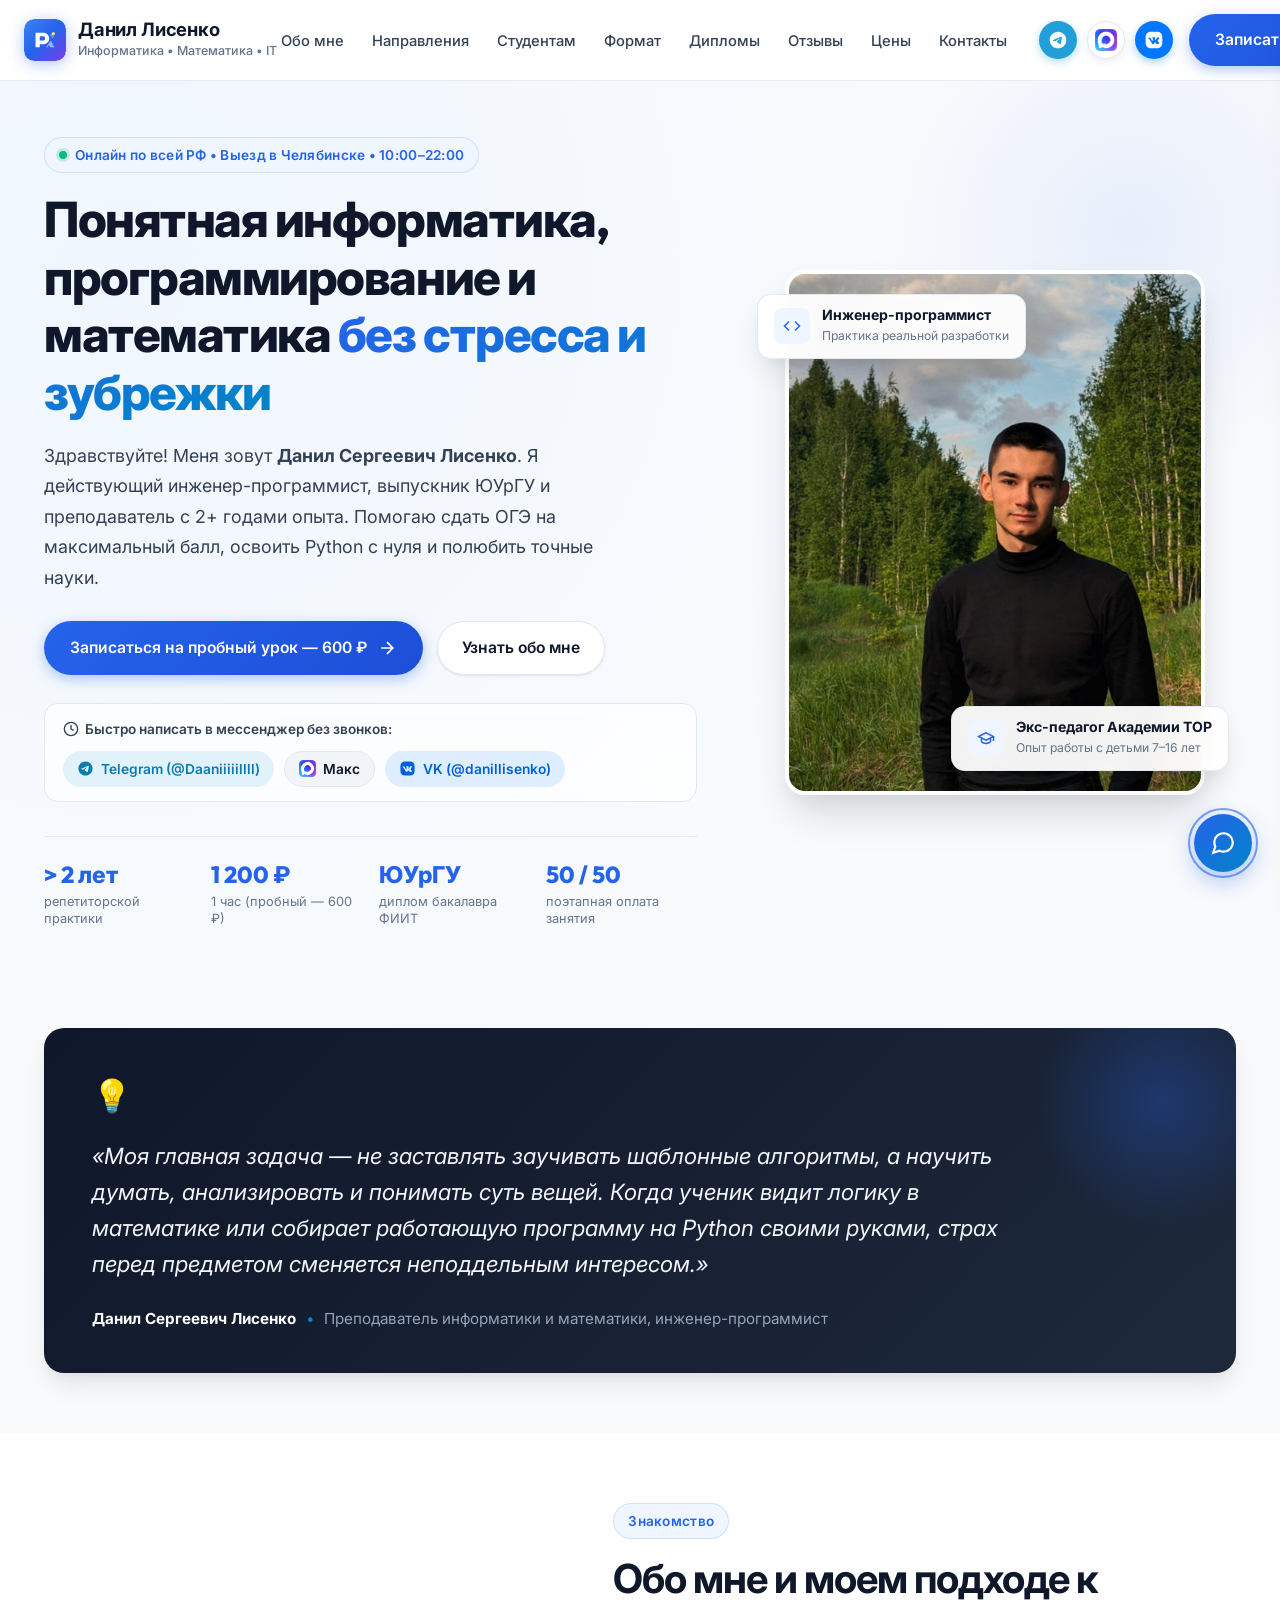
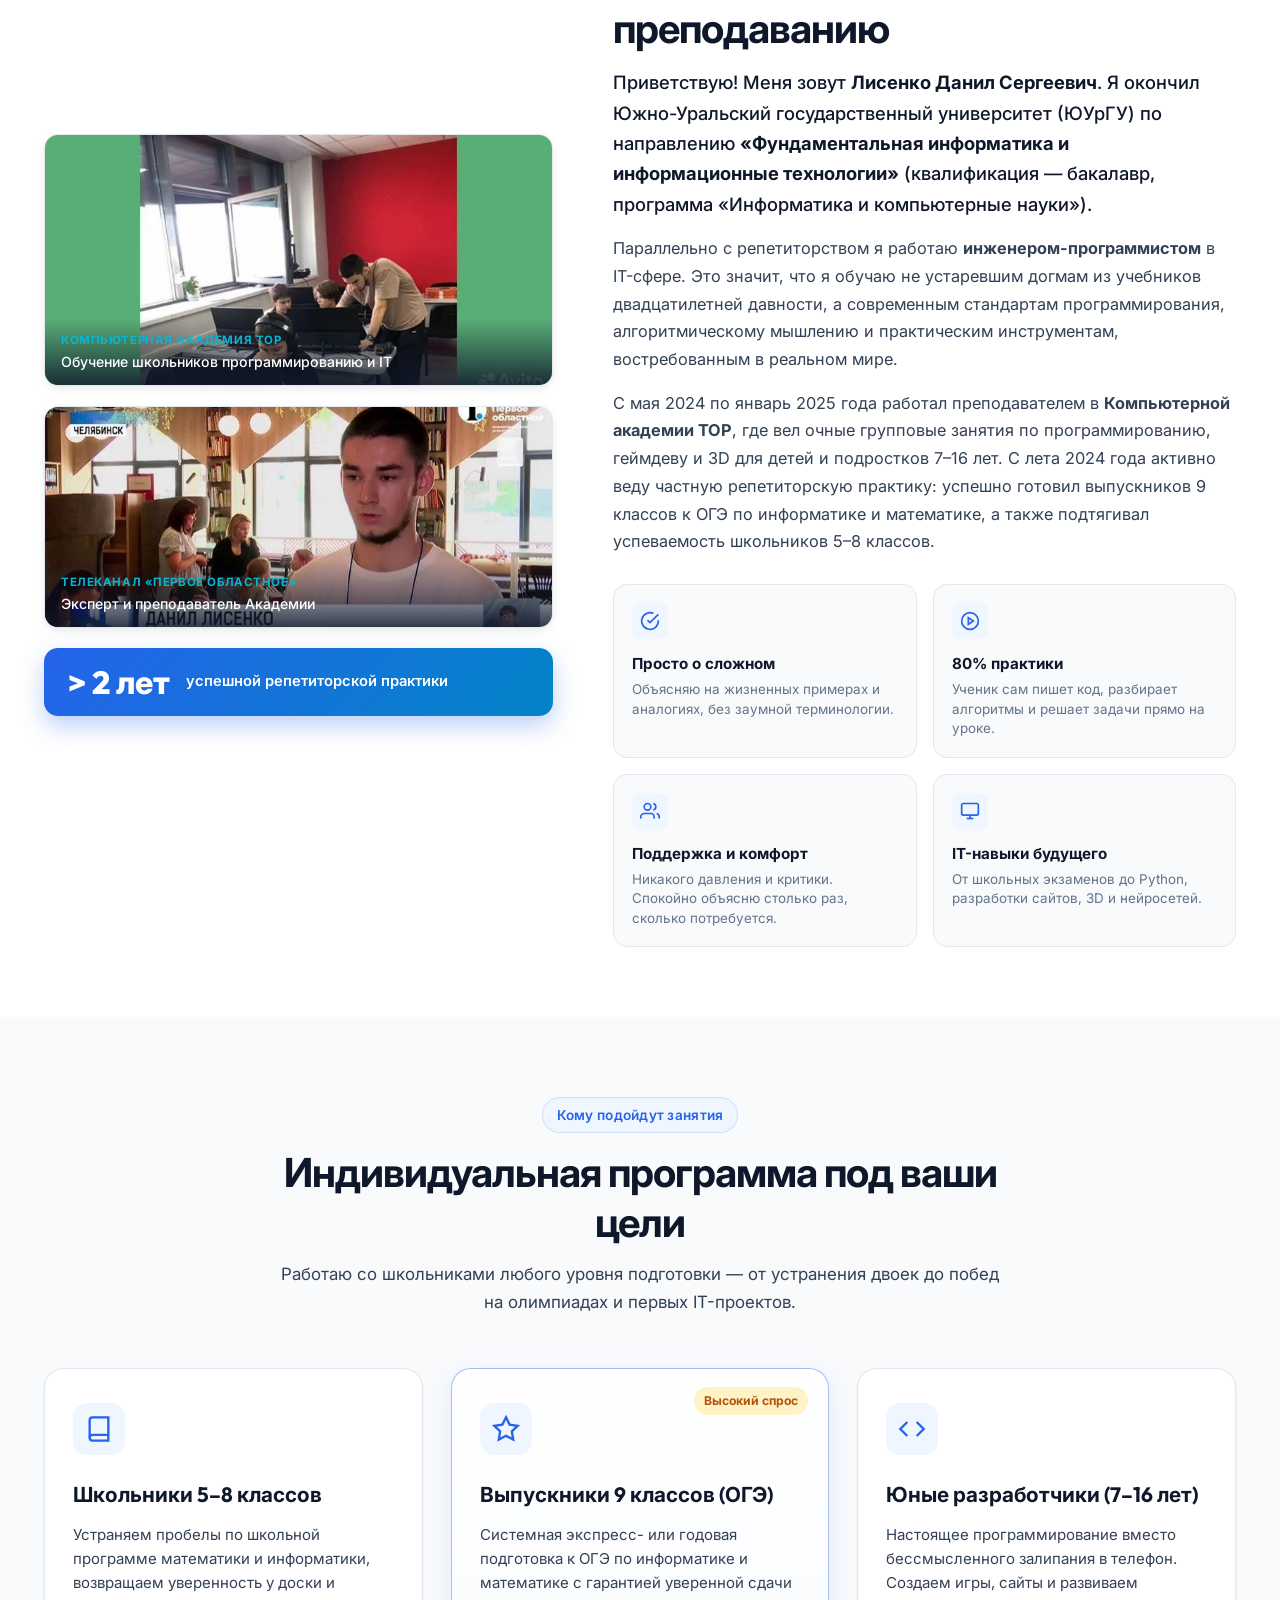
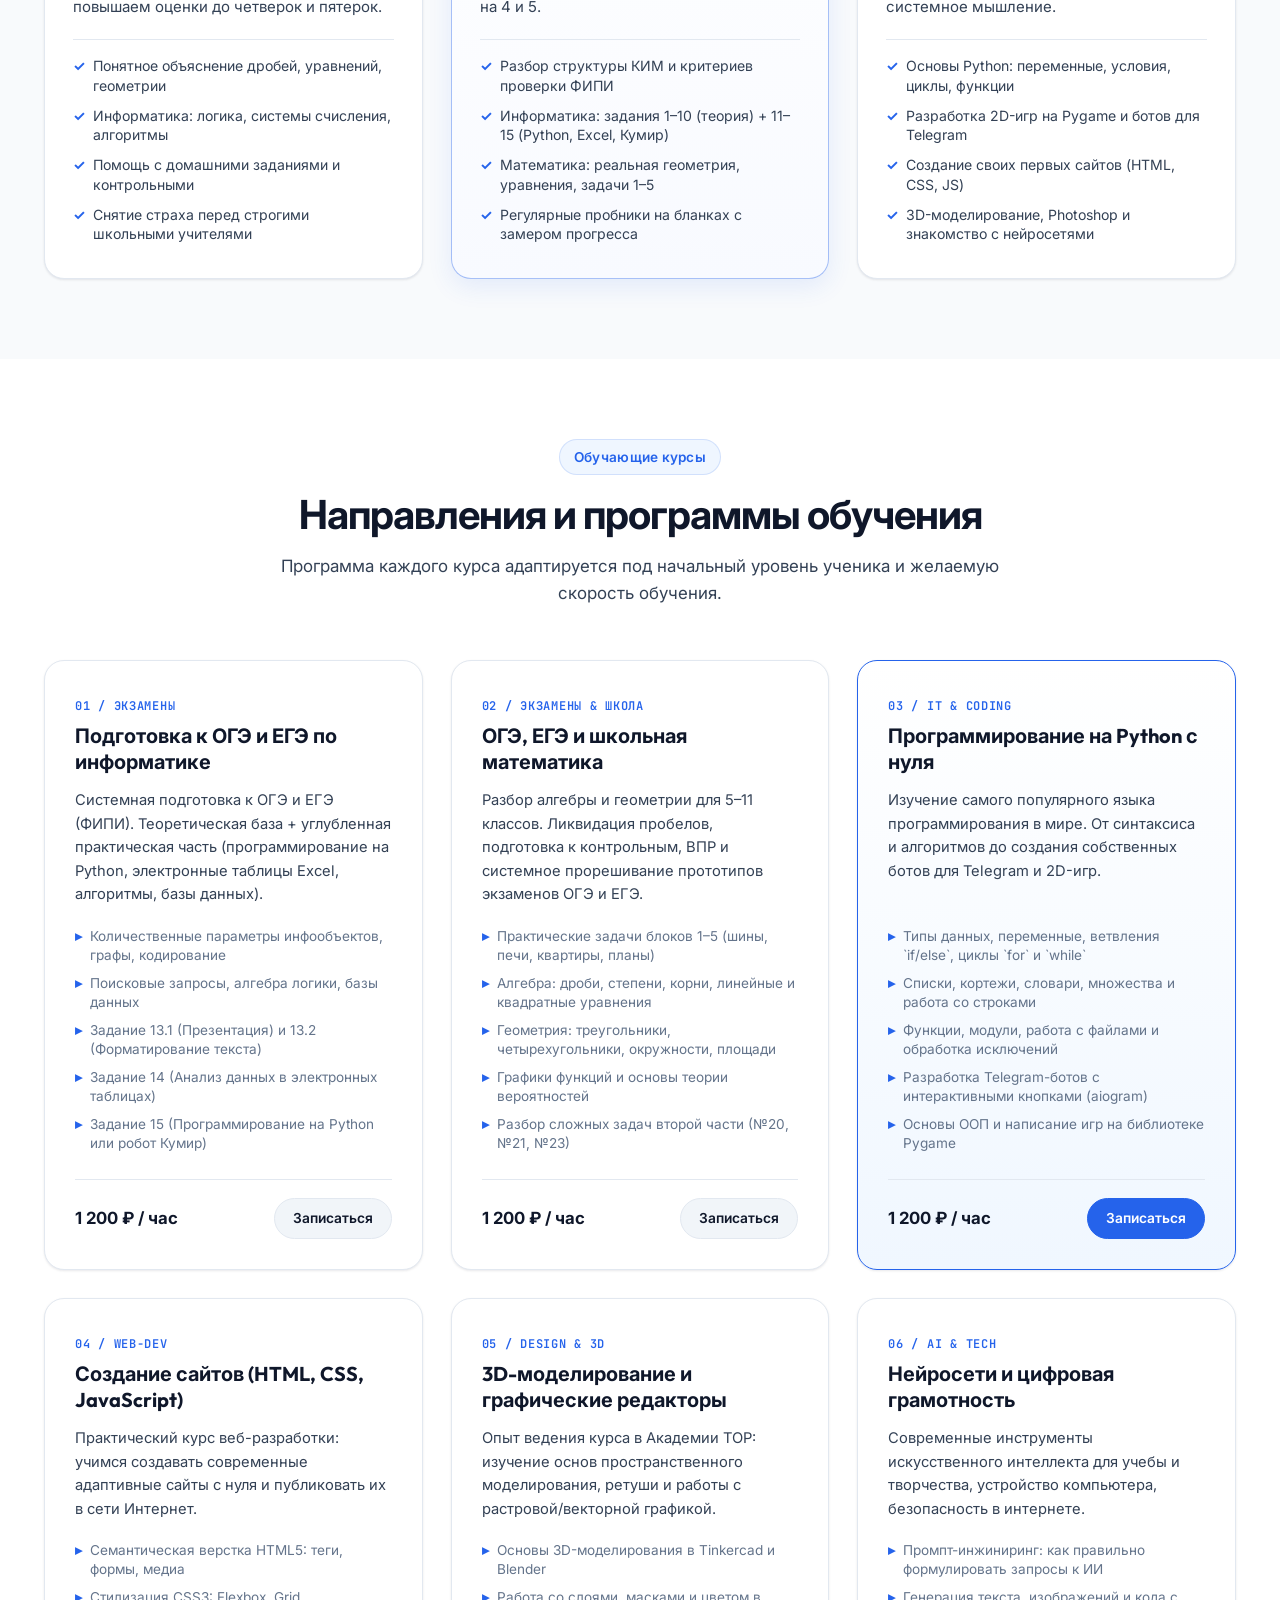
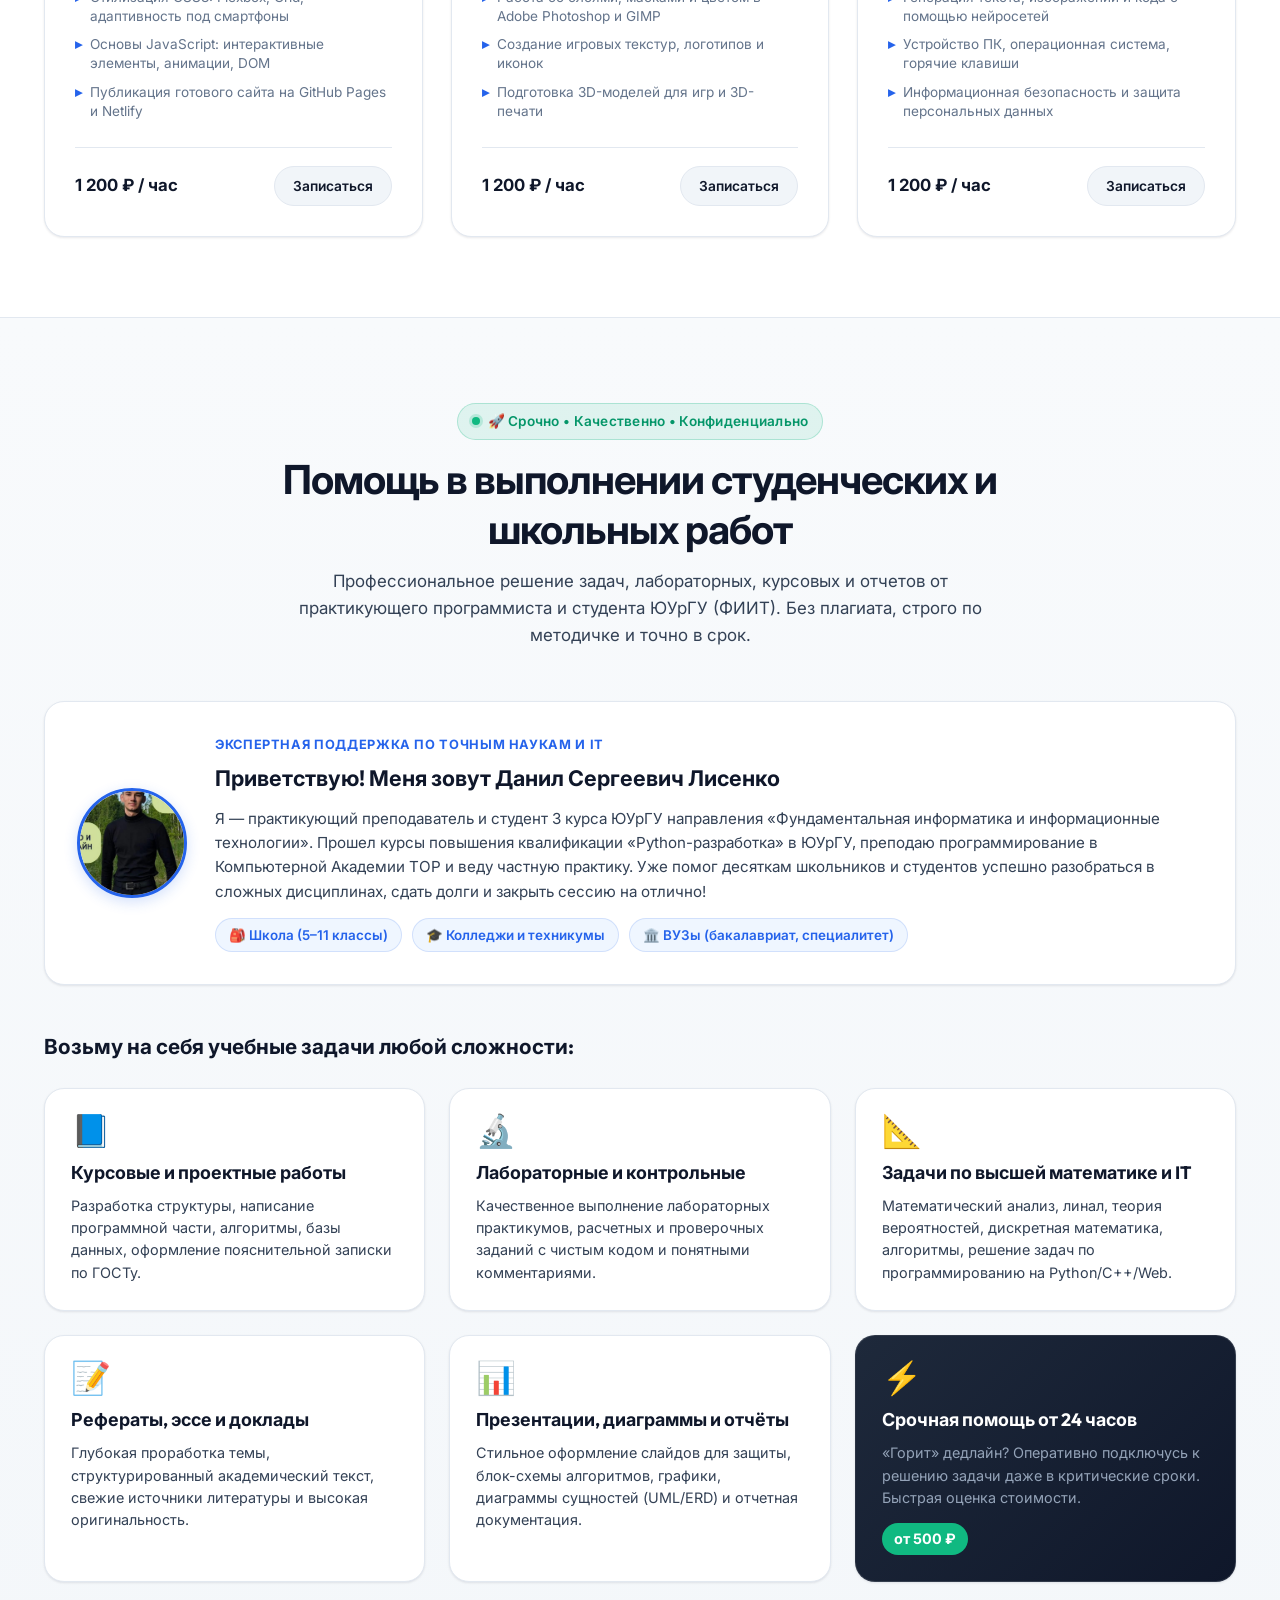
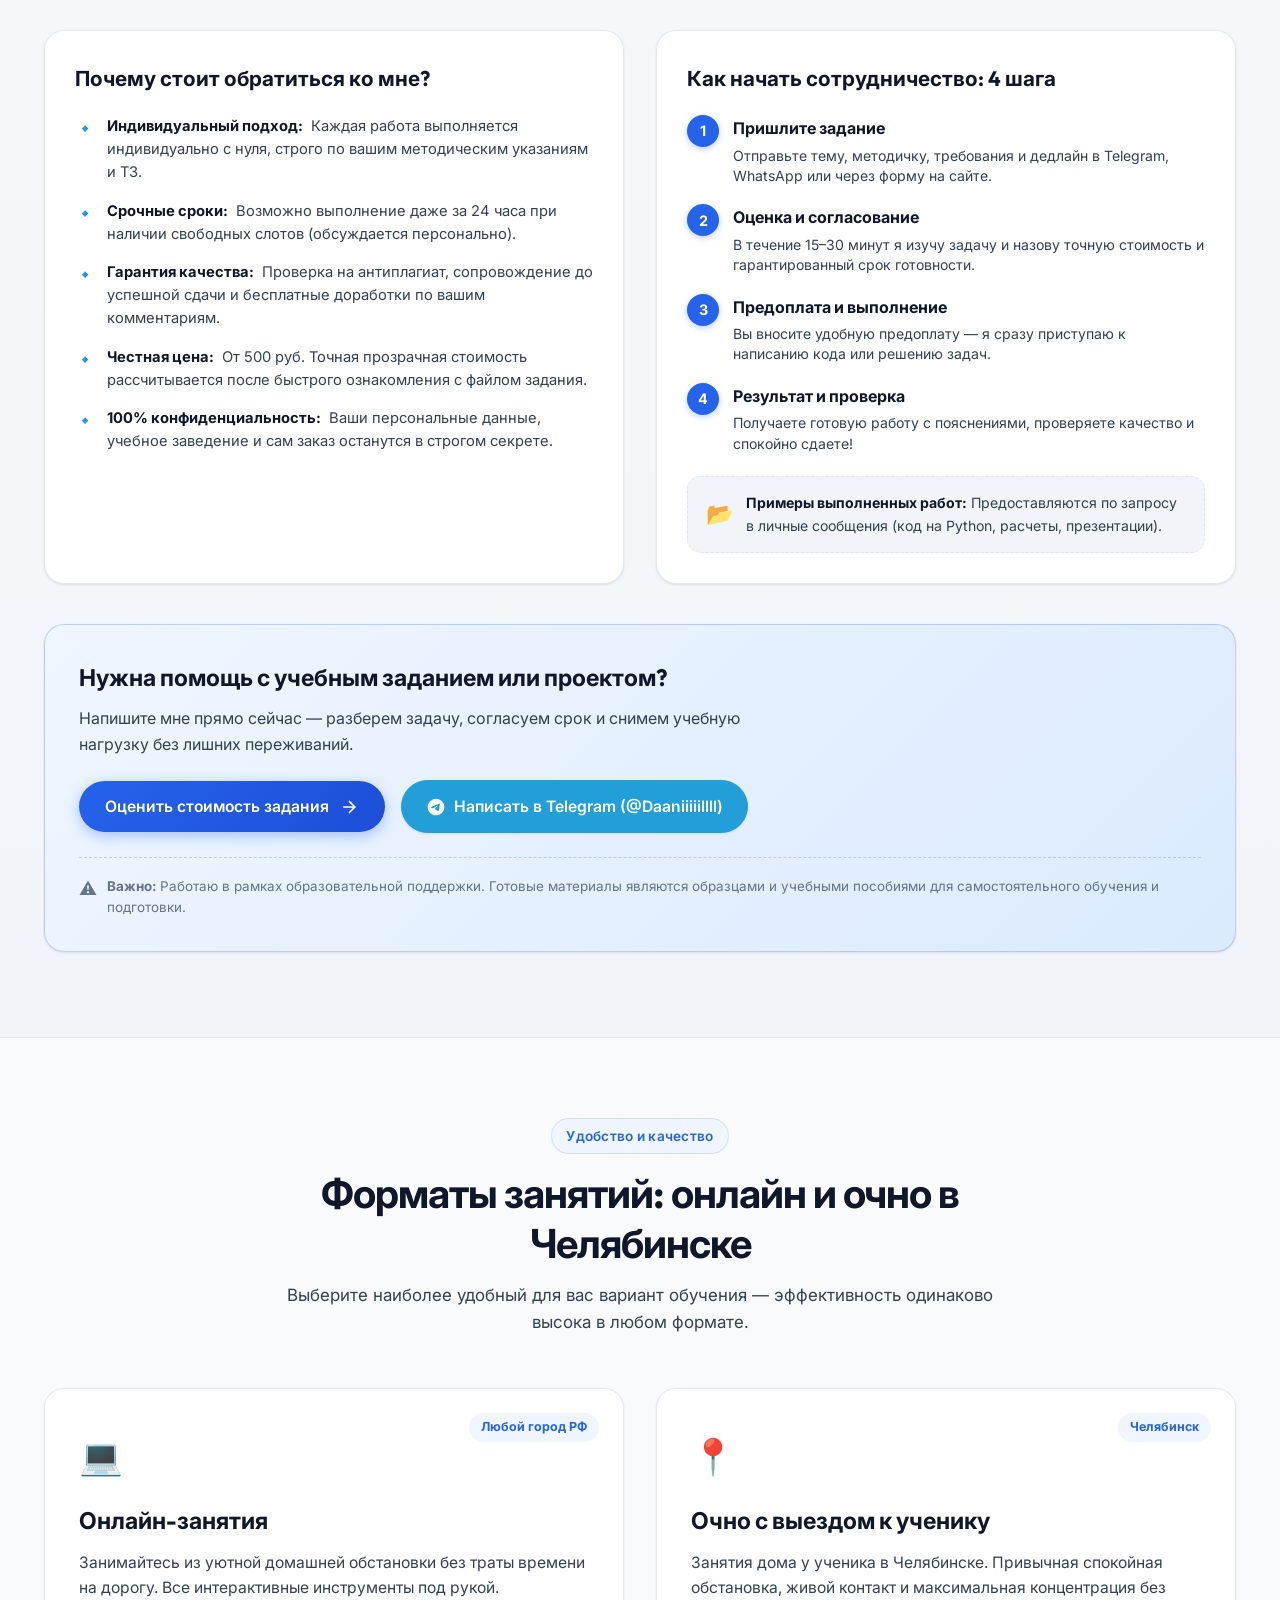
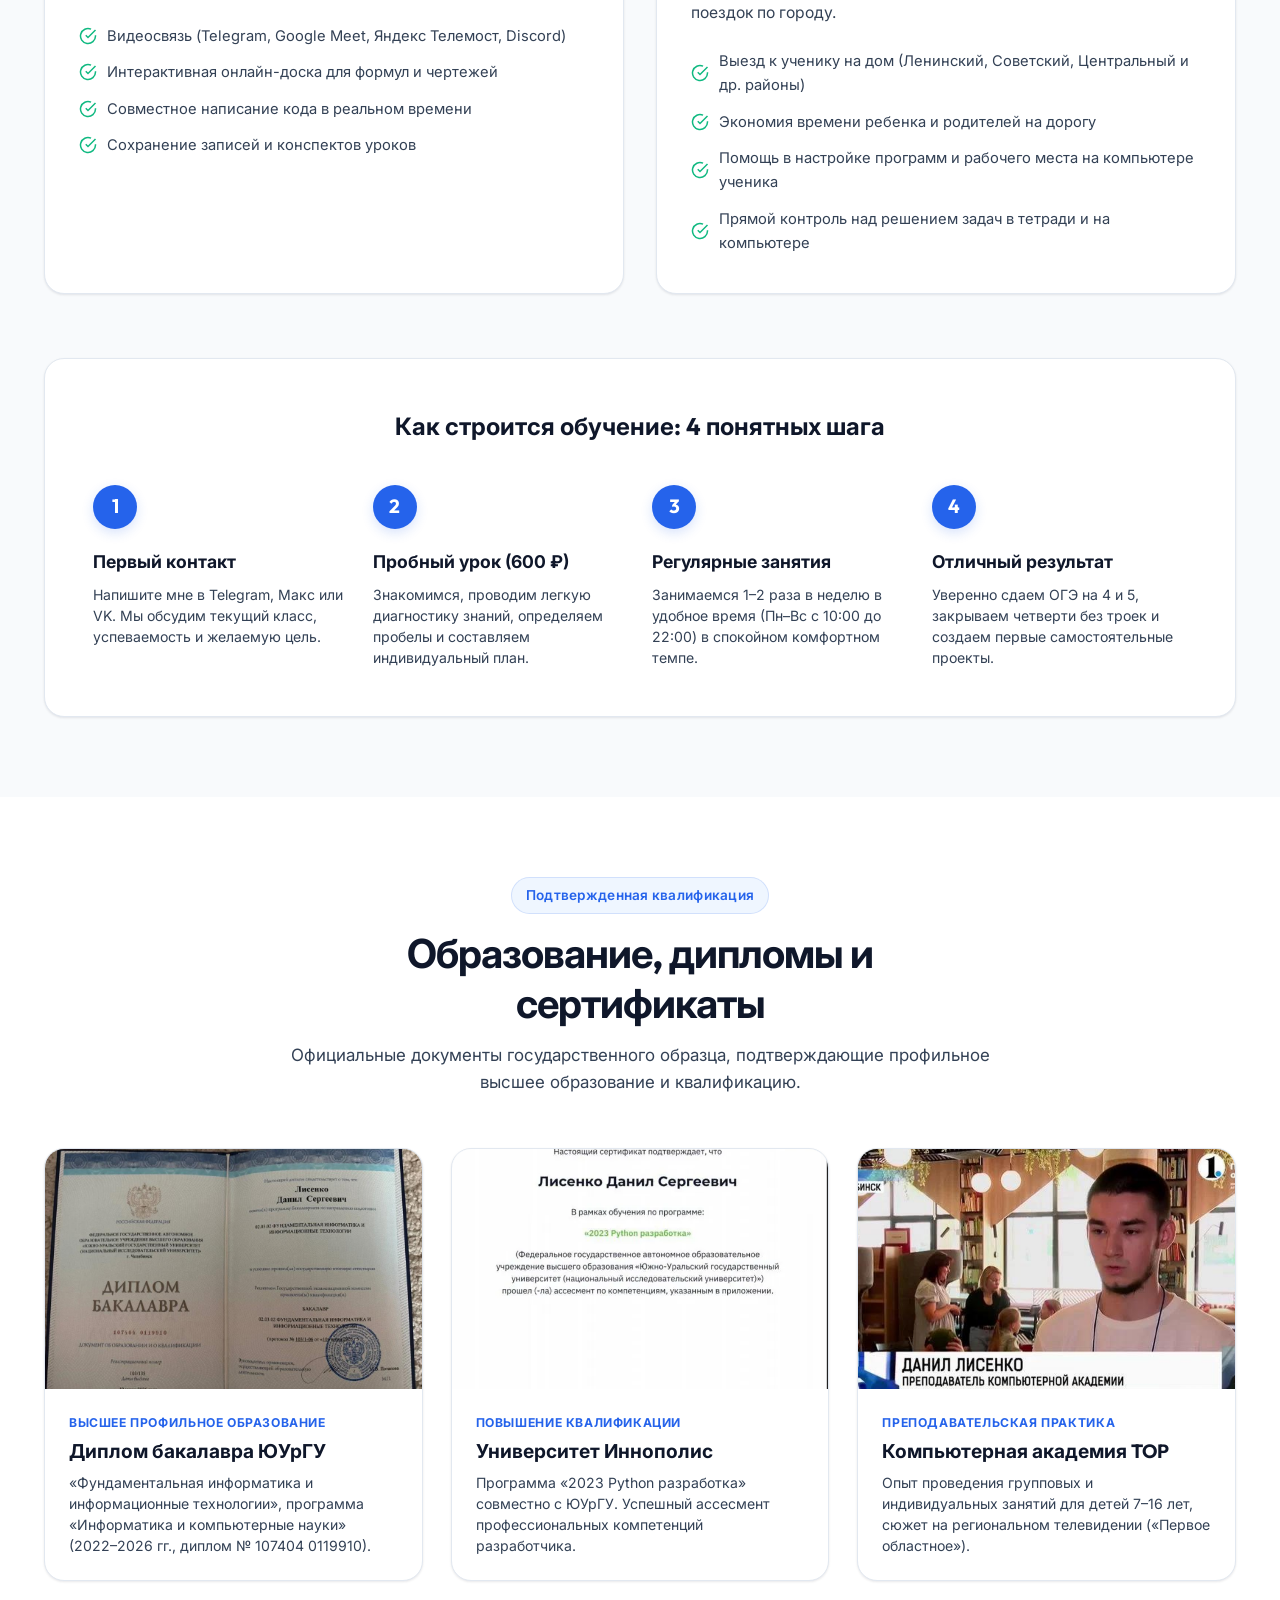
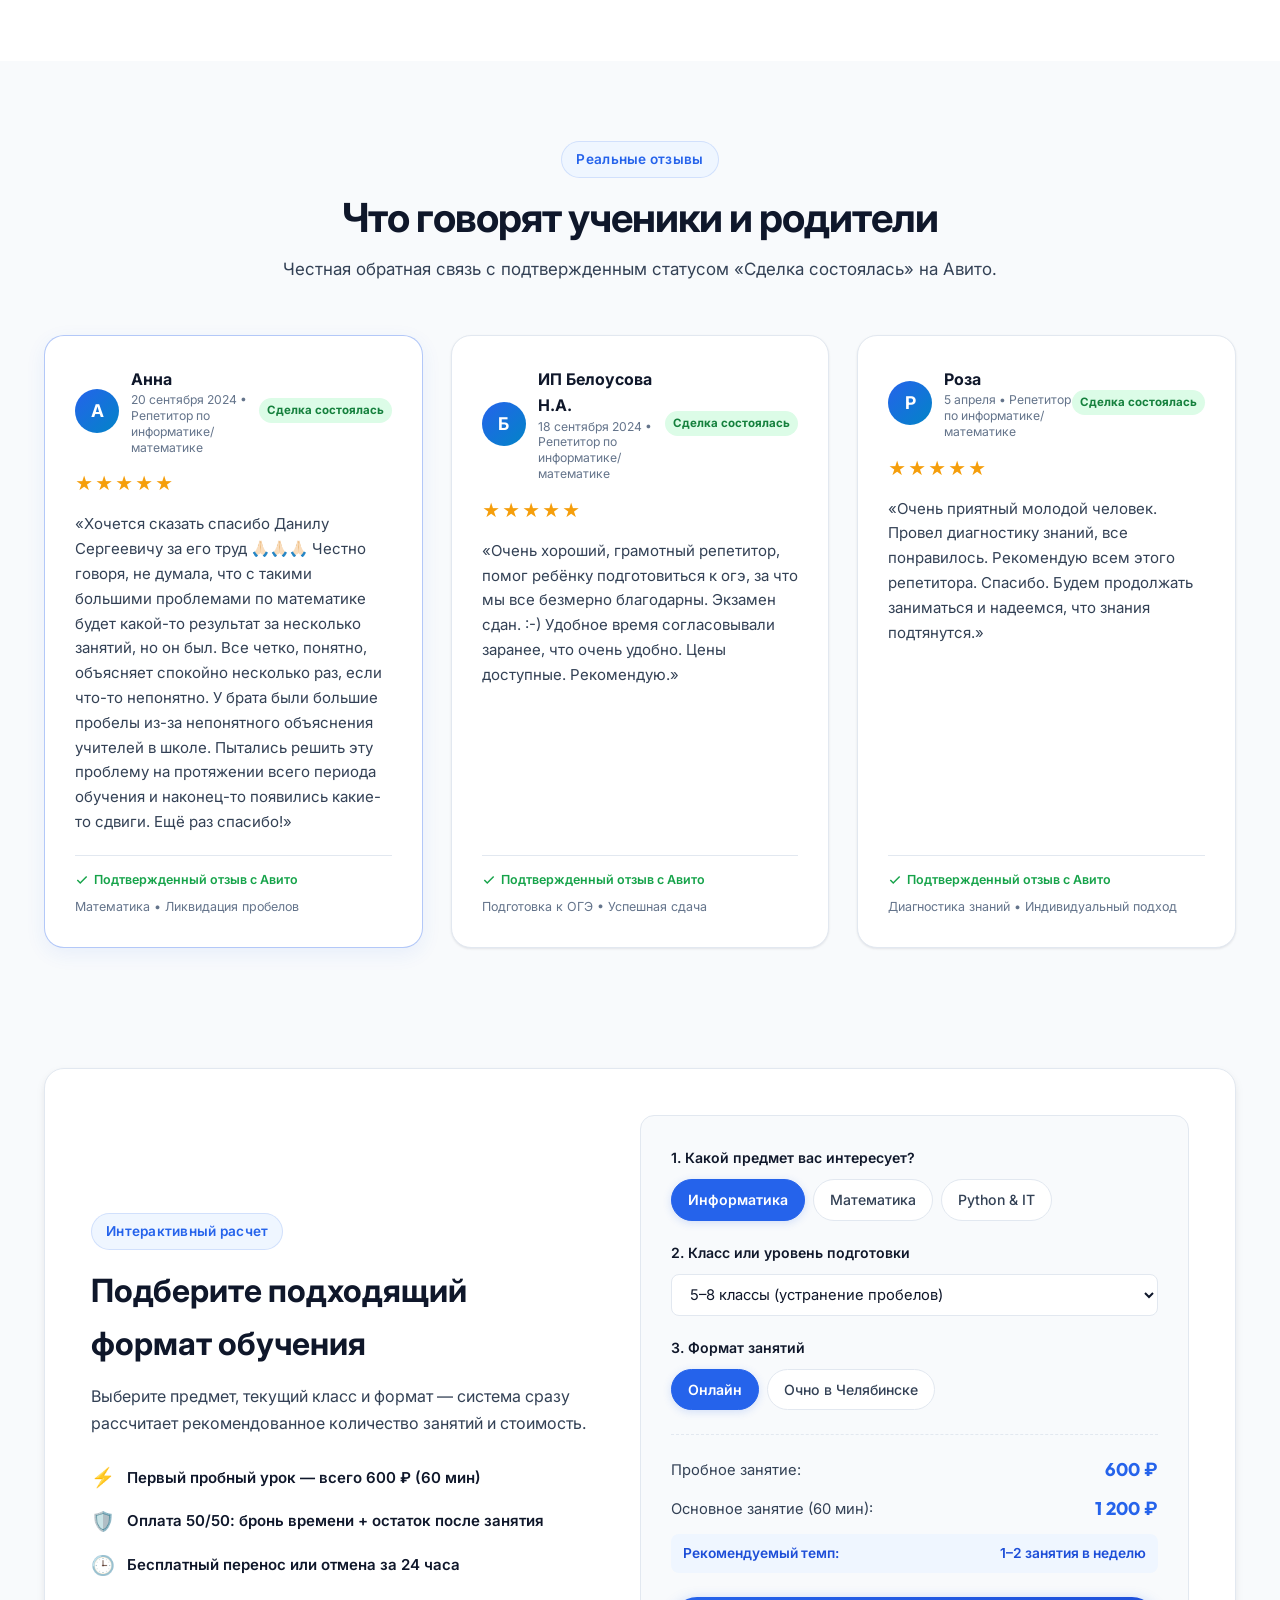
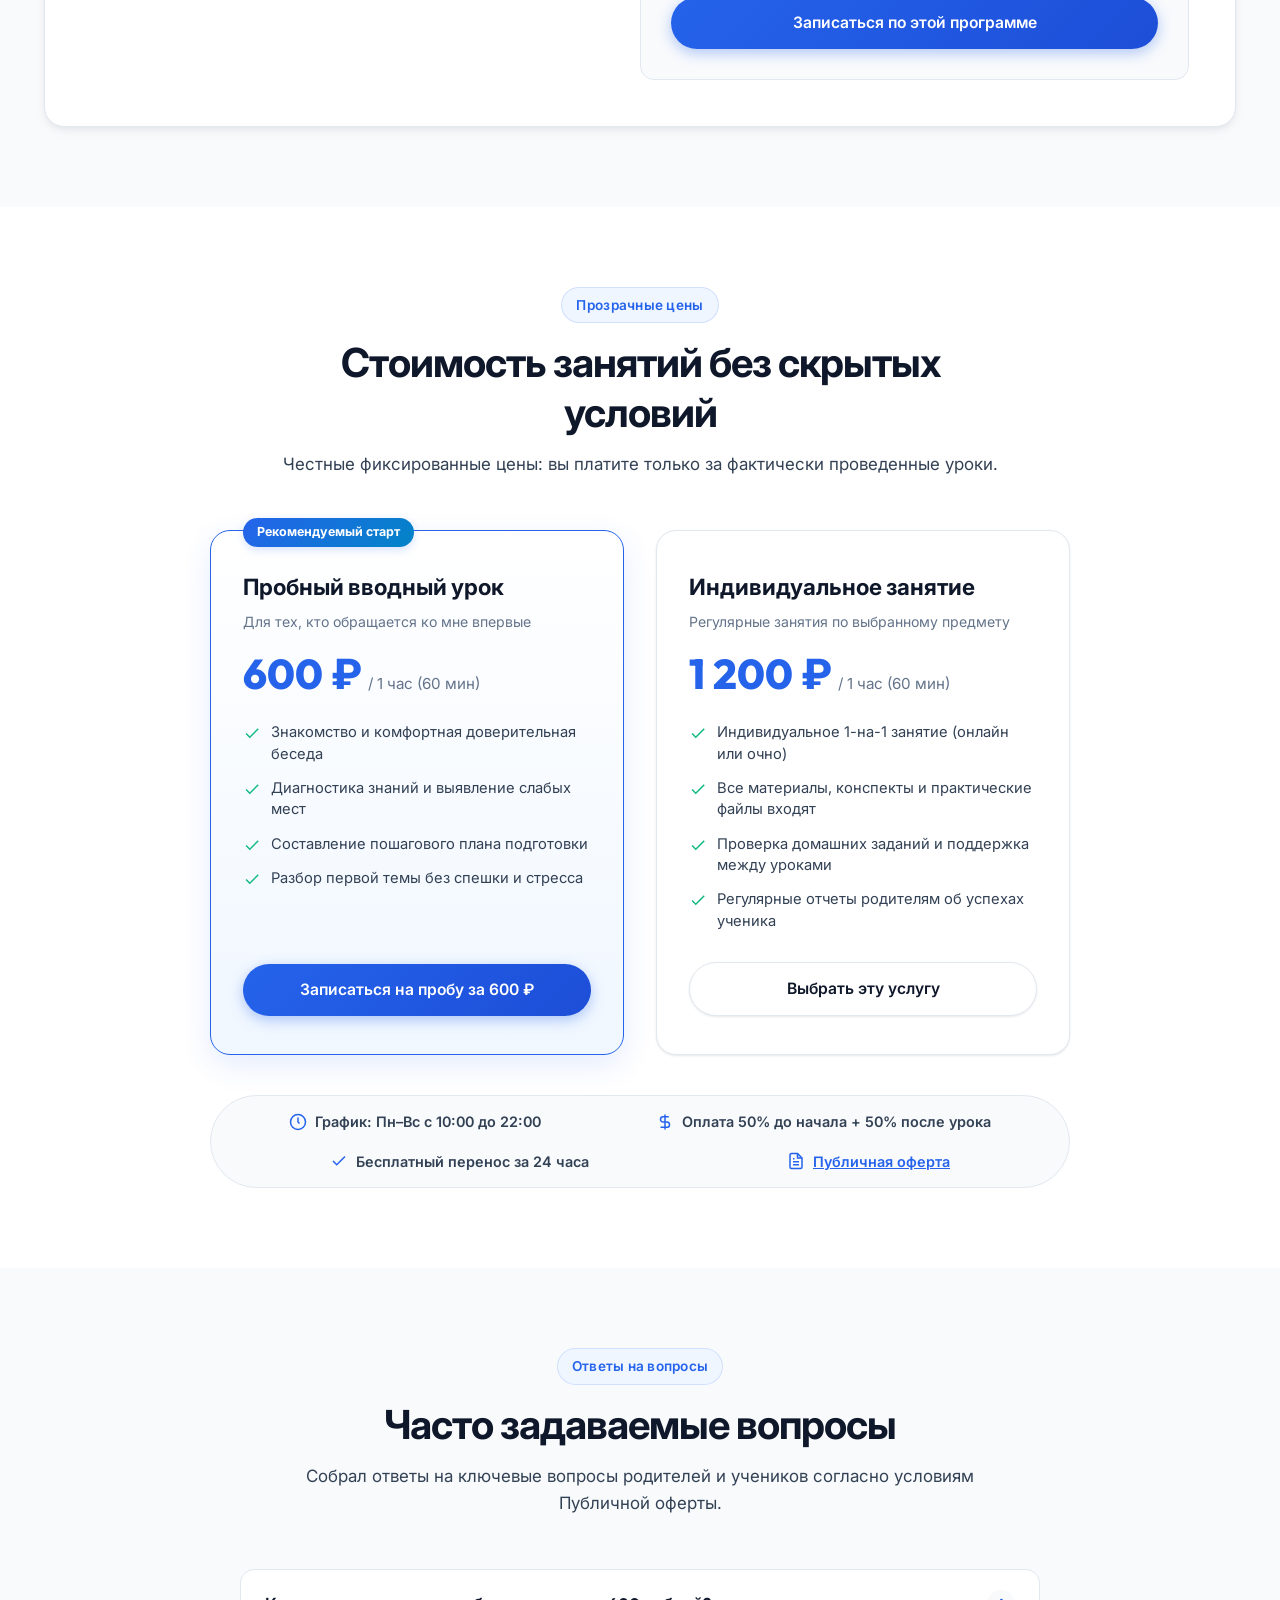
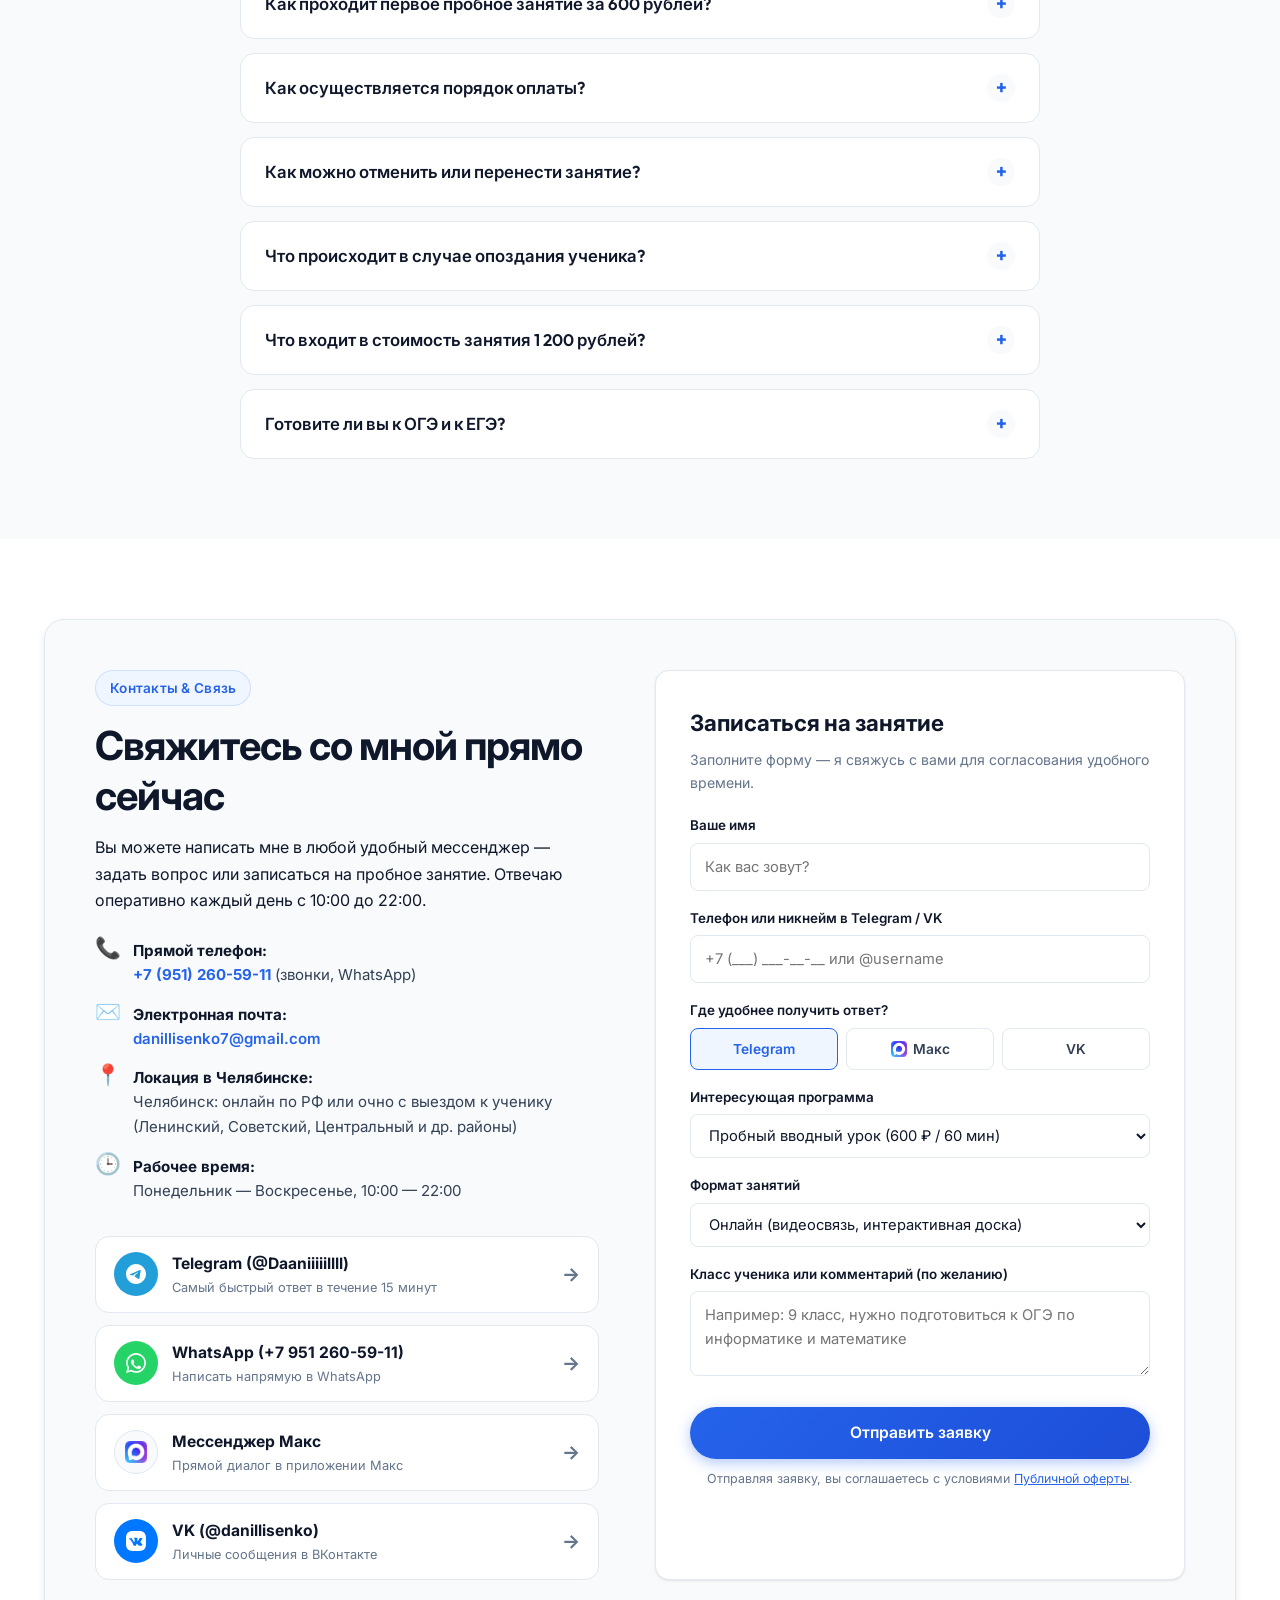
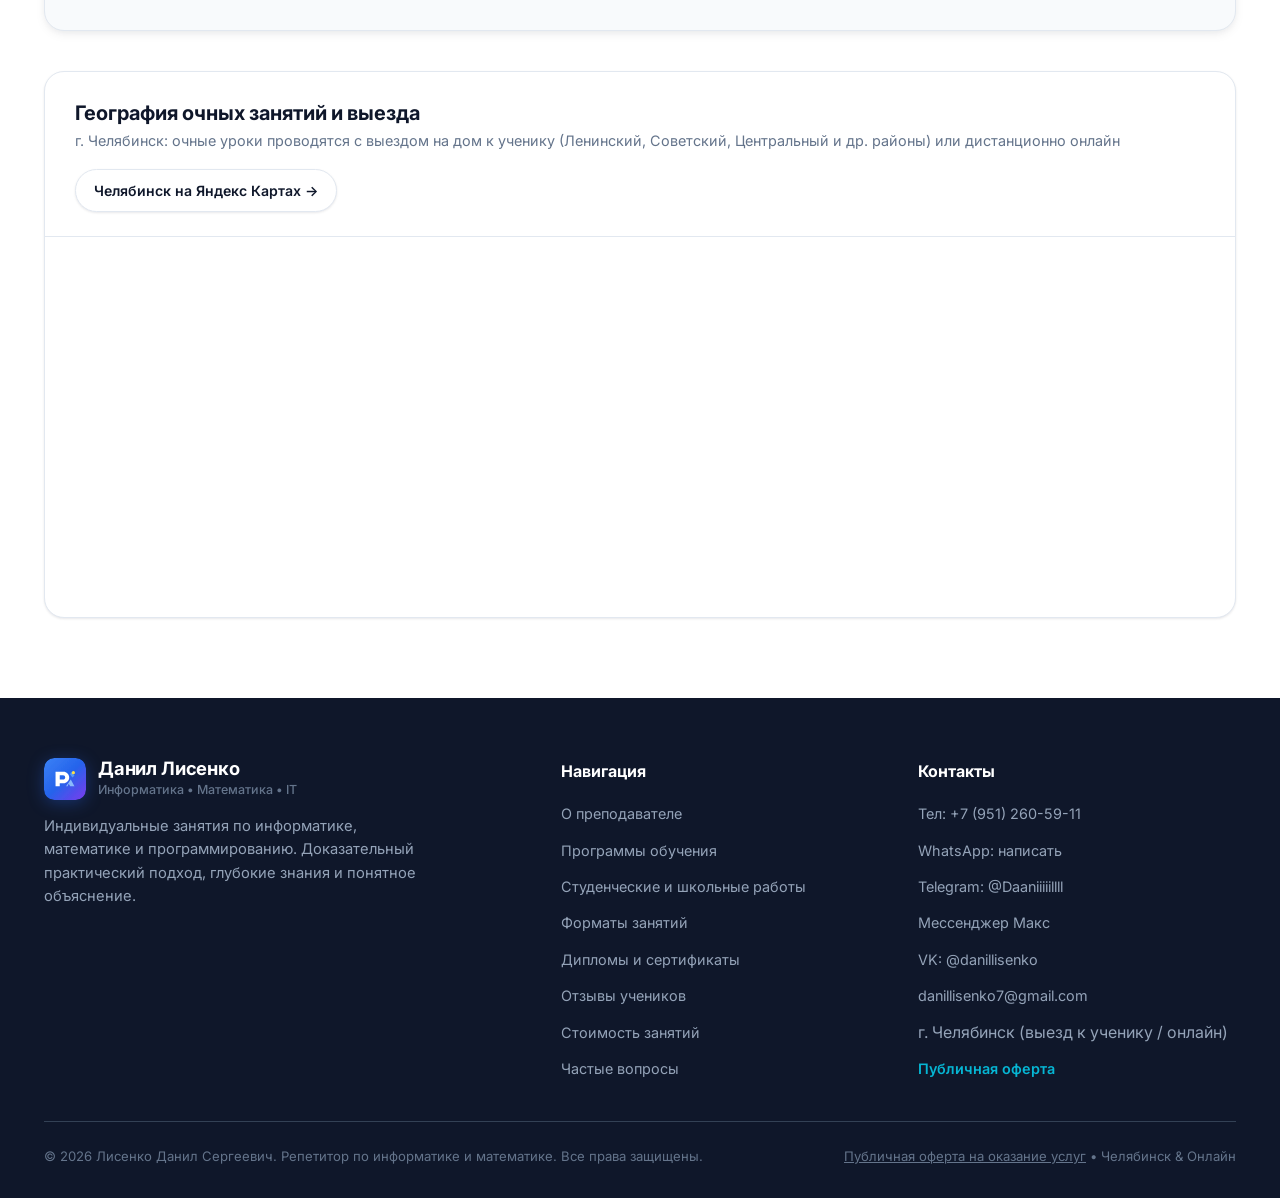
==== commit 4b295347: "Update VK links to https://vk.ru/danillisenko" ====
--- a/index.html
+++ b/index.html
@@ -67,7 +67,7 @@
             <img src="images/Max_logo_2025.png" alt="Макс" class="max-icon-img">
           </a>
           <!-- VK -->
-          <a href="https://vk.com/fucupls" target="_blank" rel="noopener noreferrer" class="icon-btn-messenger vk" title="VK @fucupls" data-messenger="vk">
+          <a href="https://vk.ru/danillisenko" target="_blank" rel="noopener noreferrer" class="icon-btn-messenger vk" title="VK @danillisenko" data-messenger="vk">
             <svg width="20" height="20" viewBox="0 0 24 24" fill="currentColor">
               <path d="M15.07 2H8.93C4.33 2 2 4.33 2 8.93v6.14C2 19.67 4.33 22 8.93 22h6.14c4.6 0 6.93-2.33 6.93-6.93V8.93C22 4.33 19.67 2 15.07 2zm3.38 13.91c-.48.68-1.32.96-2.07.96-.54 0-1.05-.16-1.56-.47-.56-.34-.95-.82-1.29-1.27-.2-.26-.37-.48-.56-.48-.12 0-.25.07-.38.25-.33.48-.48 1.13-.57 1.48-.04.18-.17.33-.35.33h-1.63c-.22 0-.41-.12-.48-.31-.77-2.07-2.11-4.73-4.25-6.28-.2-.14-.26-.38-.15-.59.1-.2.31-.32.54-.32h1.8c.2 0 .37.11.45.29.58 1.34 1.39 2.92 2.15 3.39.18.11.31.06.39-.06.2-.32.22-1.74.22-2.3 0-.69-.14-.99-.54-1.08-.18-.04-.29-.2-.25-.38.05-.2.24-.34.45-.34h2.51c.25 0 .45.19.46.44l.05 2.82c.01.22.1.34.2.34.08 0 .18-.08.31-.24.78-1.02 1.48-2.61 1.55-2.82.07-.2.26-.34.48-.34h1.9c.24 0 .43.15.48.38.06.27-.1 1.05-1.26 2.51-.43.54-.66.86-.66 1.1 0 .21.17.47.53.86.89.97 1.44 1.7 1.51 2.21.04.25-.09.5-.32.65z"/>
             </svg>
@@ -126,9 +126,9 @@
                 <img src="images/Max_logo_2025.png" alt="Макс" class="max-icon-img">
                 Макс
               </a>
-              <a href="https://vk.com/fucupls" class="quick-msg-link vk" data-messenger="vk" target="_blank" rel="noopener">
+              <a href="https://vk.ru/danillisenko" class="quick-msg-link vk" data-messenger="vk" target="_blank" rel="noopener">
                 <svg viewBox="0 0 24 24"><path d="M15.07 2H8.93C4.33 2 2 4.33 2 8.93v6.14C2 19.67 4.33 22 8.93 22h6.14c4.6 0 6.93-2.33 6.93-6.93V8.93C22 4.33 19.67 2 15.07 2zm3.38 13.91c-.48.68-1.32.96-2.07.96-.54 0-1.05-.16-1.56-.47-.56-.34-.95-.82-1.29-1.27-.2-.26-.37-.48-.56-.48-.12 0-.25.07-.38.25-.33.48-.48 1.13-.57 1.48-.04.18-.17.33-.35.33h-1.63c-.22 0-.41-.12-.48-.31-.77-2.07-2.11-4.73-4.25-6.28-.2-.14-.26-.38-.15-.59.1-.2.31-.32.54-.32h1.8c.2 0 .37.11.45.29.58 1.34 1.39 2.92 2.15 3.39.18.11.31.06.39-.06.2-.32.22-1.74.22-2.3 0-.69-.14-.99-.54-1.08-.18-.04-.29-.2-.25-.38.05-.2.24-.34.45-.34h2.51c.25 0 .45.19.46.44l.05 2.82c.01.22.1.34.2.34.08 0 .18-.08.31-.24.78-1.02 1.48-2.61 1.55-2.82.07-.2.26-.34.48-.34h1.9c.24 0 .43.15.48.38.06.27-.1 1.05-1.26 2.51-.43.54-.66.86-.66 1.1 0 .21.17.47.53.86.89.97 1.44 1.7 1.51 2.21.04.25-.09.5-.32.65z"/></svg>
-                VK (@fucupls)
+                VK (@danillisenko)
               </a>
             </div>
           </div>
@@ -1301,13 +1301,13 @@
               </a>
 
               <!-- VK -->
-              <a href="https://vk.com/fucupls" class="msg-card-btn vk" data-messenger="vk" target="_blank" rel="noopener">
+              <a href="https://vk.ru/danillisenko" class="msg-card-btn vk" data-messenger="vk" target="_blank" rel="noopener">
                 <div class="msg-card-left">
                   <div class="msg-badge-icon vk">
                     <svg width="24" height="24" viewBox="0 0 24 24" fill="currentColor"><path d="M15.07 2H8.93C4.33 2 2 4.33 2 8.93v6.14C2 19.67 4.33 22 8.93 22h6.14c4.6 0 6.93-2.33 6.93-6.93V8.93C22 4.33 19.67 2 15.07 2zm3.38 13.91c-.48.68-1.32.96-2.07.96-.54 0-1.05-.16-1.56-.47-.56-.34-.95-.82-1.29-1.27-.2-.26-.37-.48-.56-.48-.12 0-.25.07-.38.25-.33.48-.48 1.13-.57 1.48-.04.18-.17.33-.35.33h-1.63c-.22 0-.41-.12-.48-.31-.77-2.07-2.11-4.73-4.25-6.28-.2-.14-.26-.38-.15-.59.1-.2.31-.32.54-.32h1.8c.2 0 .37.11.45.29.58 1.34 1.39 2.92 2.15 3.39.18.11.31.06.39-.06.2-.32.22-1.74.22-2.3 0-.69-.14-.99-.54-1.08-.18-.04-.29-.2-.25-.38.05-.2.24-.34.45-.34h2.51c.25 0 .45.19.46.44l.05 2.82c.01.22.1.34.2.34.08 0 .18-.08.31-.24.78-1.02 1.48-2.61 1.55-2.82.07-.2.26-.34.48-.34h1.9c.24 0 .43.15.48.38.06.27-.1 1.05-1.26 2.51-.43.54-.66.86-.66 1.1 0 .21.17.47.53.86.89.97 1.44 1.7 1.51 2.21.04.25-.09.5-.32.65z"/></svg>
                   </div>
                   <div>
-                    <div class="msg-text-main">VK (@fucupls)</div>
+                    <div class="msg-text-main">VK (@danillisenko)</div>
                     <div class="msg-text-hint">Личные сообщения в ВКонтакте</div>
                   </div>
                 </div>
@@ -1453,7 +1453,7 @@
             <li><a href="https://wa.me/79512605911" target="_blank">WhatsApp: написать</a></li>
             <li><a href="https://t.me/Daaniiiiillll" data-messenger="tg" target="_blank">Telegram: @Daaniiiiillll</a></li>
             <li><a href="https://max.ru/u/f9LHodD0cOIo3znO6_LbUv055dSgC2c6dRqZANh7C4VAN-Ql9ddlgEyAAno" data-messenger="max" target="_blank" rel="noopener">Мессенджер Макс</a></li>
-            <li><a href="https://vk.com/fucupls" data-messenger="vk" target="_blank">VK: @fucupls</a></li>
+            <li><a href="https://vk.ru/danillisenko" data-messenger="vk" target="_blank">VK: @danillisenko</a></li>
             <li><a href="mailto:danillisenko7@gmail.com">danillisenko7@gmail.com</a></li>
             <li>г. Челябинск (выезд к ученику / онлайн)</li>
             <li><a href="oferta.html" style="color:var(--accent-cyan); font-weight:600;">Публичная оферта</a></li>
@@ -1498,7 +1498,7 @@
       </a>
 
       <!-- VK -->
-      <a href="https://vk.com/fucupls" class="widget-item-btn" data-messenger="vk" target="_blank">
+      <a href="https://vk.ru/danillisenko" class="widget-item-btn" data-messenger="vk" target="_blank">
         <span class="widget-icon-circle vk">
           <svg width="20" height="20" viewBox="0 0 24 24" fill="currentColor"><path d="M15.07 2H8.93C4.33 2 2 4.33 2 8.93v6.14C2 19.67 4.33 22 8.93 22h6.14c4.6 0 6.93-2.33 6.93-6.93V8.93C22 4.33 19.67 2 15.07 2zm3.38 13.91c-.48.68-1.32.96-2.07.96-.54 0-1.05-.16-1.56-.47-.56-.34-.95-.82-1.29-1.27-.2-.26-.37-.48-.56-.48-.12 0-.25.07-.38.25-.33.48-.48 1.13-.57 1.48-.04.18-.17.33-.35.33h-1.63c-.22 0-.41-.12-.48-.31-.77-2.07-2.11-4.73-4.25-6.28-.2-.14-.26-.38-.15-.59.1-.2.31-.32.54-.32h1.8c.2 0 .37.11.45.29.58 1.34 1.39 2.92 2.15 3.39.18.11.31.06.39-.06.2-.32.22-1.74.22-2.3 0-.69-.14-.99-.54-1.08-.18-.04-.29-.2-.25-.38.05-.2.24-.34.45-.34h2.51c.25 0 .45.19.46.44l.05 2.82c.01.22.1.34.2.34.08 0 .18-.08.31-.24.78-1.02 1.48-2.61 1.55-2.82.07-.2.26-.34.48-.34h1.9c.24 0 .43.15.48.38.06.27-.1 1.05-1.26 2.51-.43.54-.66.86-.66 1.1 0 .21.17.47.53.86.89.97 1.44 1.7 1.51 2.21.04.25-.09.5-.32.65z"/></svg>
         </span>
@@ -1554,7 +1554,7 @@
         <a href="https://max.ru/u/f9LHodD0cOIo3znO6_LbUv055dSgC2c6dRqZANh7C4VAN-Ql9ddlgEyAAno" class="icon-btn-messenger max" data-messenger="max" target="_blank" rel="noopener" title="Макс">
           <img src="images/Max_logo_2025.png" alt="Макс" class="max-icon-img">
         </a>
-        <a href="https://vk.com/fucupls" class="icon-btn-messenger vk" data-messenger="vk" title="VK @fucupls">
+        <a href="https://vk.ru/danillisenko" class="icon-btn-messenger vk" data-messenger="vk" title="VK @danillisenko">
           <svg width="22" height="22" viewBox="0 0 24 24" fill="currentColor">
             <path d="M15.07 2H8.93C4.33 2 2 4.33 2 8.93v6.14C2 19.67 4.33 22 8.93 22h6.14c4.6 0 6.93-2.33 6.93-6.93V8.93C22 4.33 19.67 2 15.07 2zm3.38 13.91c-.48.68-1.32.96-2.07.96-.54 0-1.05-.16-1.56-.47-.56-.34-.95-.82-1.29-1.27-.2-.26-.37-.48-.56-.48-.12 0-.25.07-.38.25-.33.48-.48 1.13-.57 1.48-.04.18-.17.33-.35.33h-1.63c-.22 0-.41-.12-.48-.31-.77-2.07-2.11-4.73-4.25-6.28-.2-.14-.26-.38-.15-.59.1-.2.31-.32.54-.32h1.8c.2 0 .37.11.45.29.58 1.34 1.39 2.92 2.15 3.39.18.11.31.06.39-.06.2-.32.22-1.74.22-2.3 0-.69-.14-.99-.54-1.08-.18-.04-.29-.2-.25-.38.05-.2.24-.34.45-.34h2.51c.25 0 .45.19.46.44l.05 2.82c.01.22.1.34.2.34.08 0 .18-.08.31-.24.78-1.02 1.48-2.61 1.55-2.82.07-.2.26-.34.48-.34h1.9c.24 0 .43.15.48.38.06.27-.1 1.05-1.26 2.51-.43.54-.66.86-.66 1.1 0 .21.17.47.53.86.89.97 1.44 1.7 1.51 2.21.04.25-.09.5-.32.65z"/>
           </svg>
@@ -1696,9 +1696,9 @@
           <img src="images/Max_logo_2025.png" alt="Макс" class="max-icon-img" style="width: 20px; height: 20px;">
           Написать в Макс
         </a>
-        <a href="https://vk.com/fucupls" target="_blank" rel="noopener" class="btn-secondary sent-btn-vk" style="justify-content: center; width: 100%;">
+        <a href="https://vk.ru/danillisenko" target="_blank" rel="noopener" class="btn-secondary sent-btn-vk" style="justify-content: center; width: 100%;">
           <svg width="20" height="20" viewBox="0 0 24 24" fill="currentColor"><path d="M15.07 2H8.93C4.33 2 2 4.33 2 8.93v6.14C2 19.67 4.33 22 8.93 22h6.14c4.6 0 6.93-2.33 6.93-6.93V8.93C22 4.33 19.67 2 15.07 2zm3.38 13.91c-.48.68-1.32.96-2.07.96-.54 0-1.05-.16-1.56-.47-.56-.34-.95-.82-1.29-1.27-.2-.26-.37-.48-.56-.48-.12 0-.25.07-.38.25-.33.48-.48 1.13-.57 1.48-.04.18-.17.33-.35.33h-1.63c-.22 0-.41-.12-.48-.31-.77-2.07-2.11-4.73-4.25-6.28-.2-.14-.26-.38-.15-.59.1-.2.31-.32.54-.32h1.8c.2 0 .37.11.45.29.58 1.34 1.39 2.92 2.15 3.39.18.11.31.06.39-.06.2-.32.22-1.74.22-2.3 0-.69-.14-.99-.54-1.08-.18-.04-.29-.2-.25-.38.05-.2.24-.34.45-.34h2.51c.25 0 .45.19.46.44l.05 2.82c.01.22.1.34.2.34.08 0 .18-.08.31-.24.78-1.02 1.48-2.61 1.55-2.82.07-.2.26-.34.48-.34h1.9c.24 0 .43.15.48.38.06.27-.1 1.05-1.26 2.51-.43.54-.66.86-.66 1.1 0 .21.17.47.53.86.89.97 1.44 1.7 1.51 2.21.04.25-.09.5-.32.65z"/></svg>
-          Написать в VK (@fucupls)
+          Написать в VK (@danillisenko)
         </a>
       </div>
     </div>
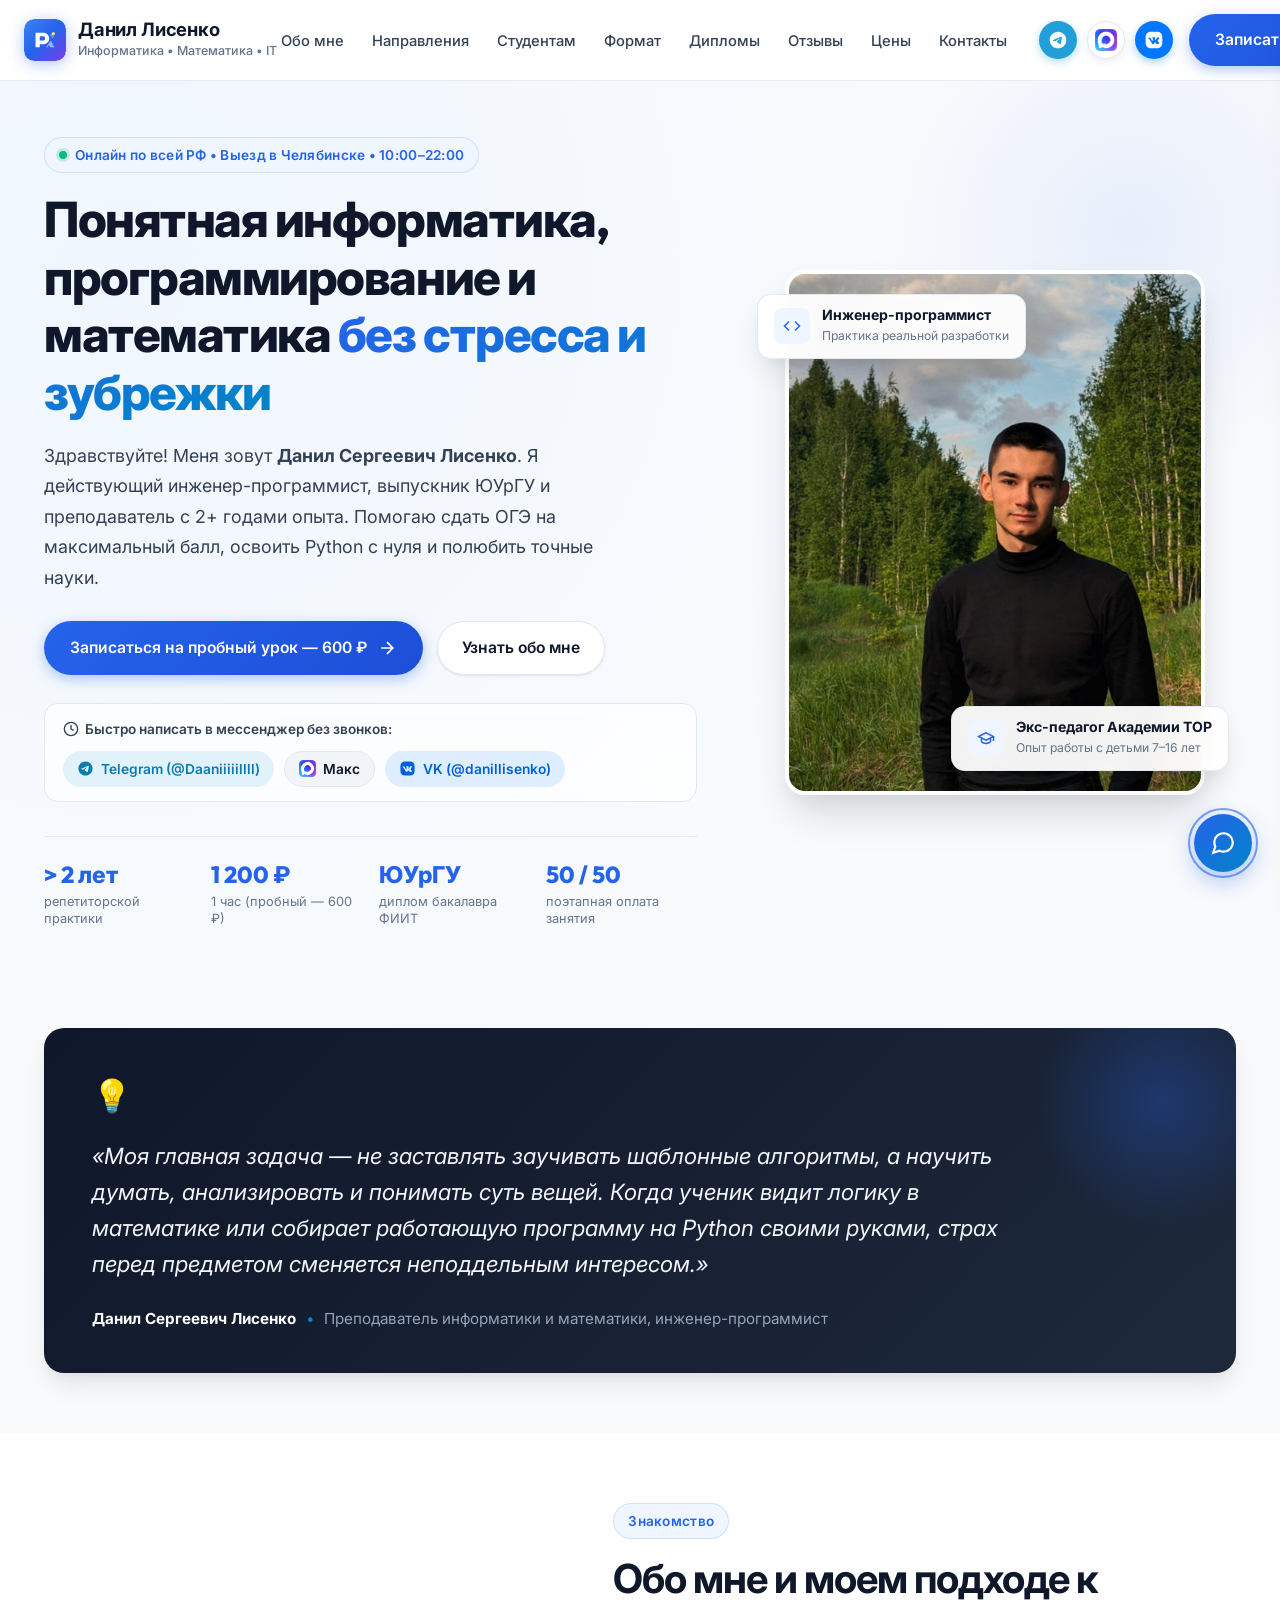
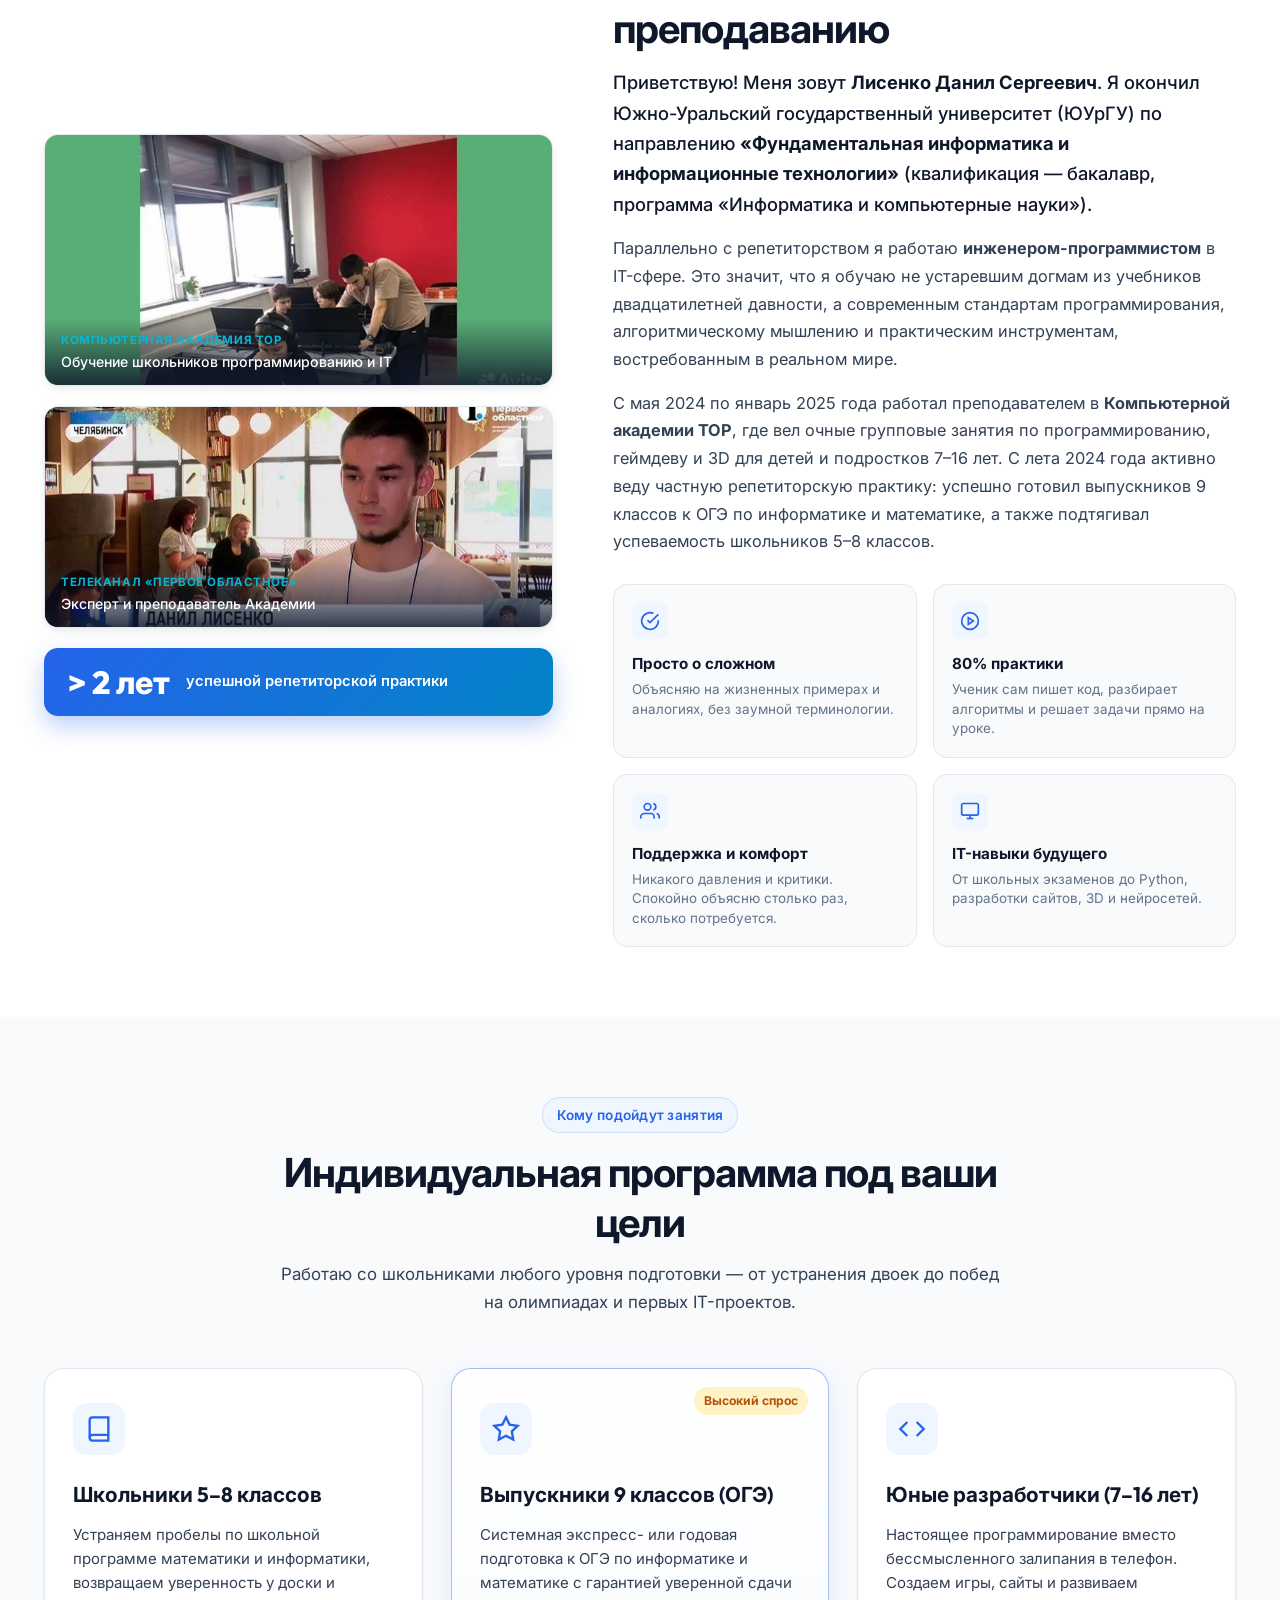
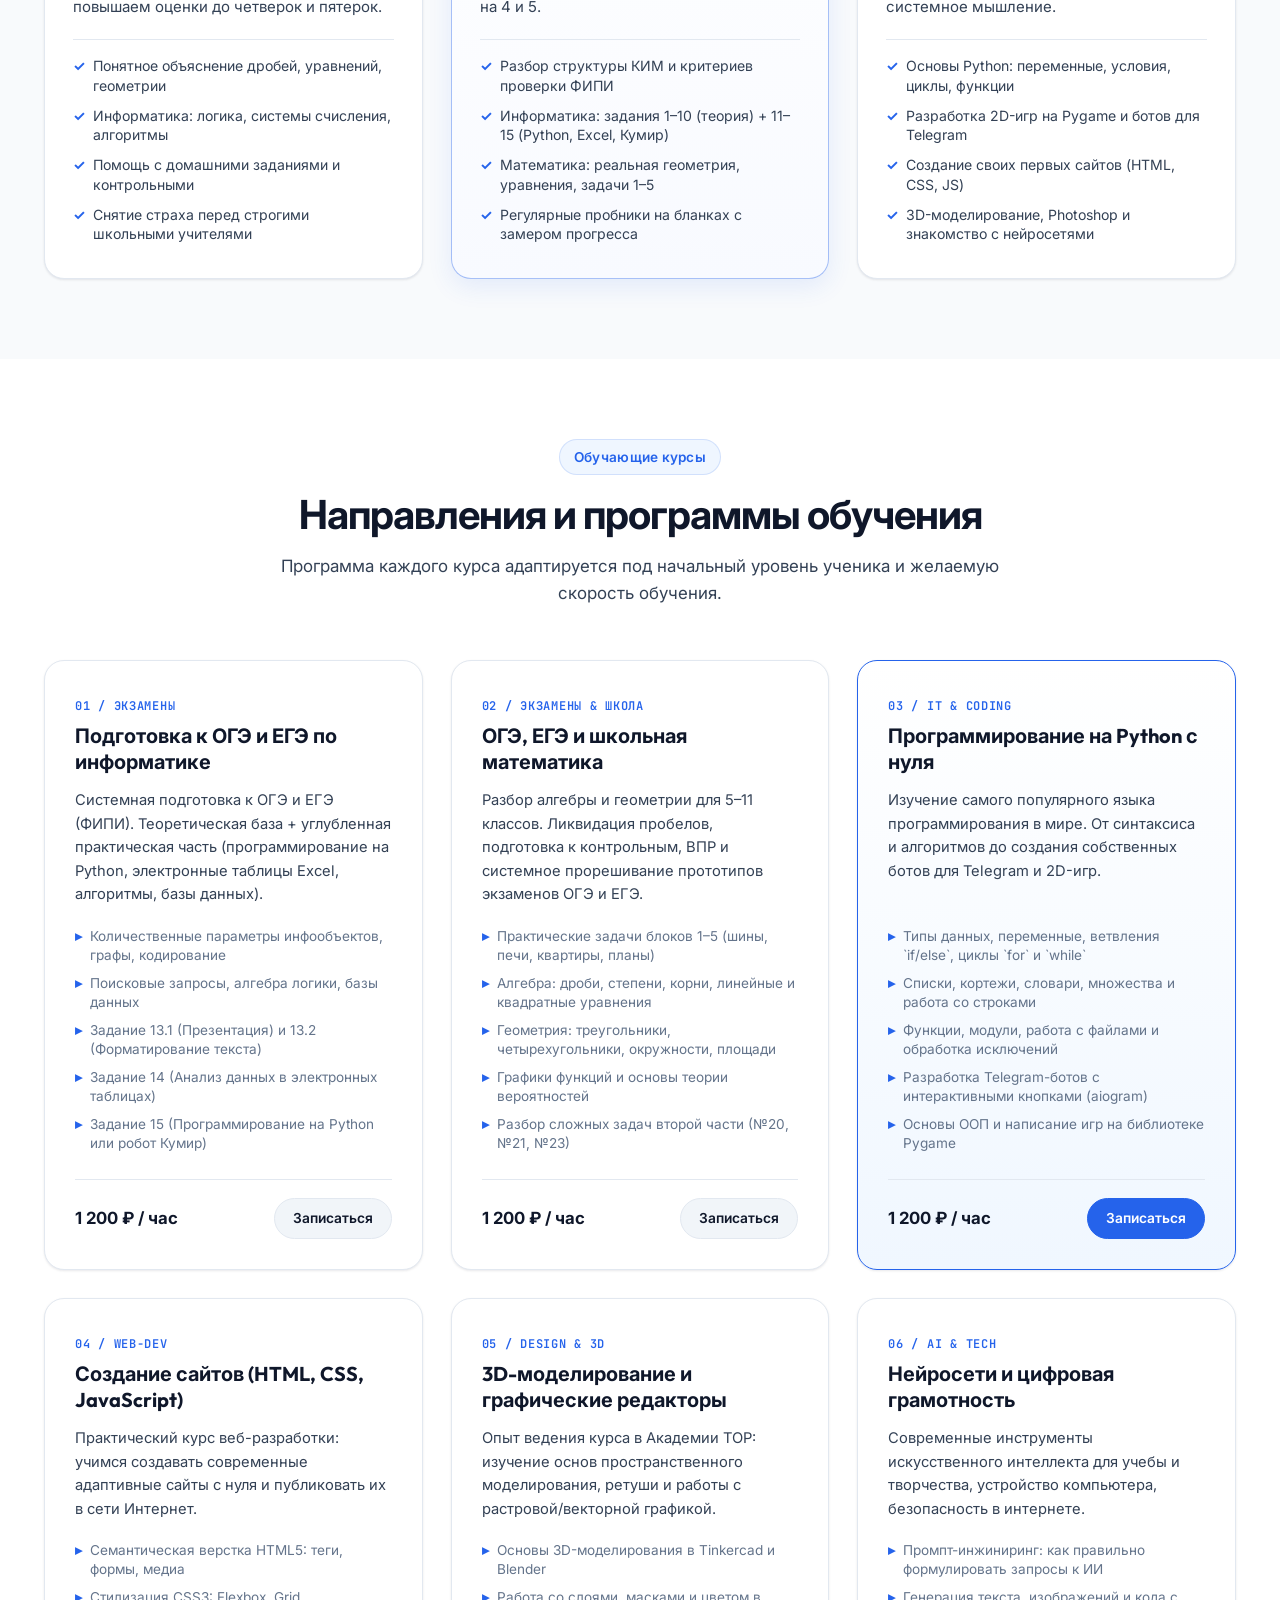
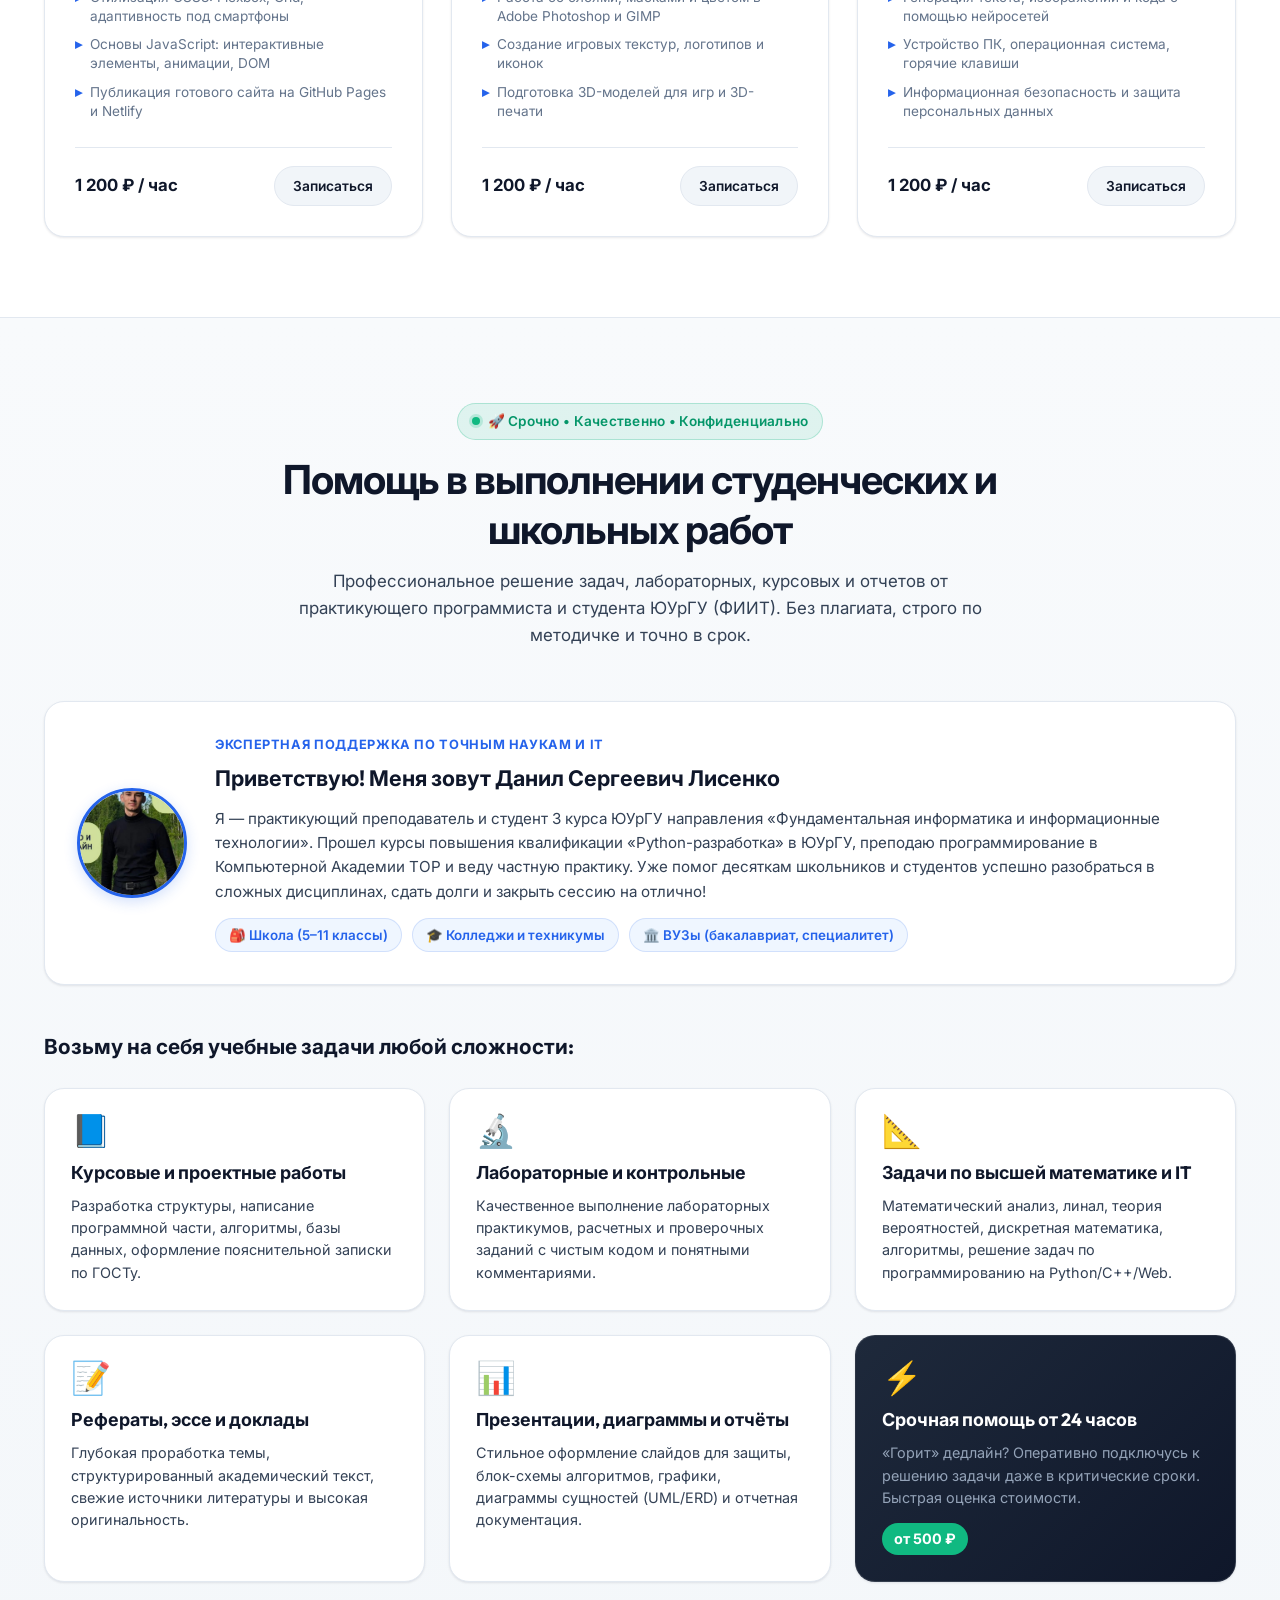
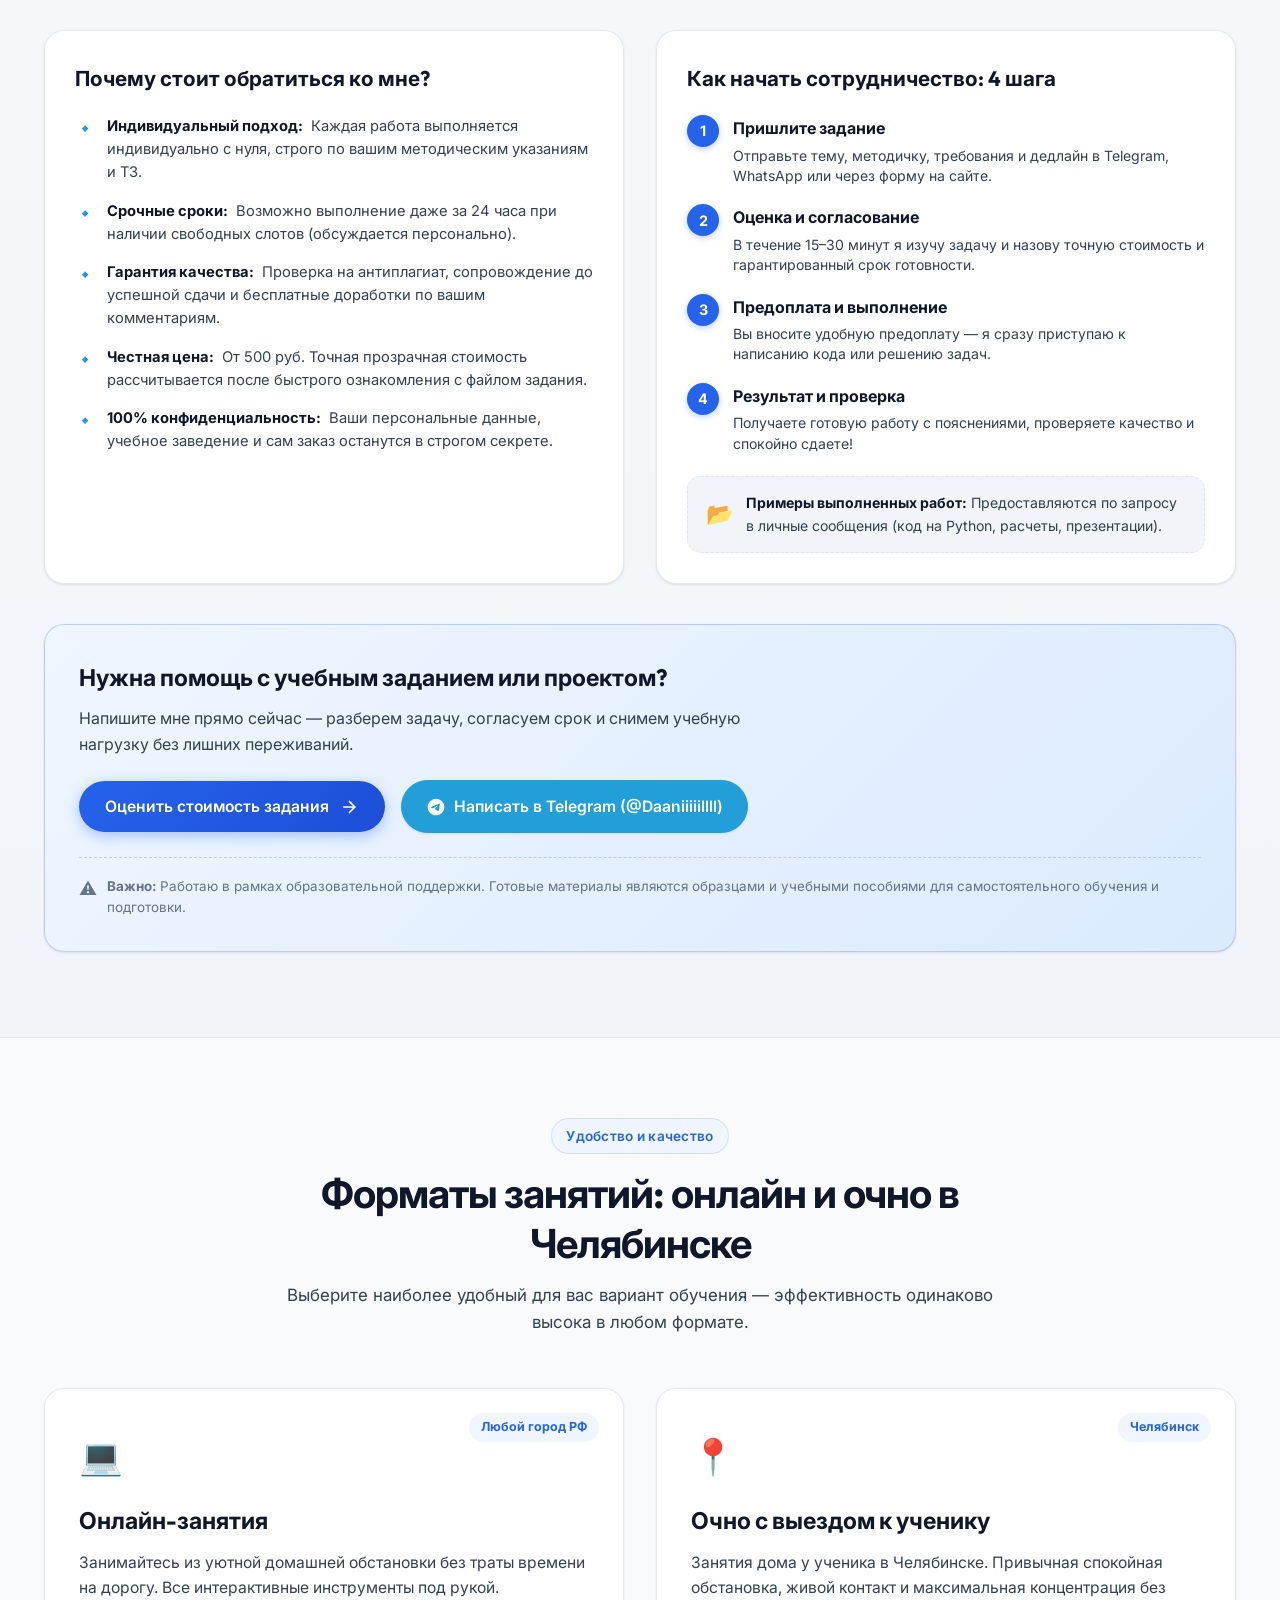
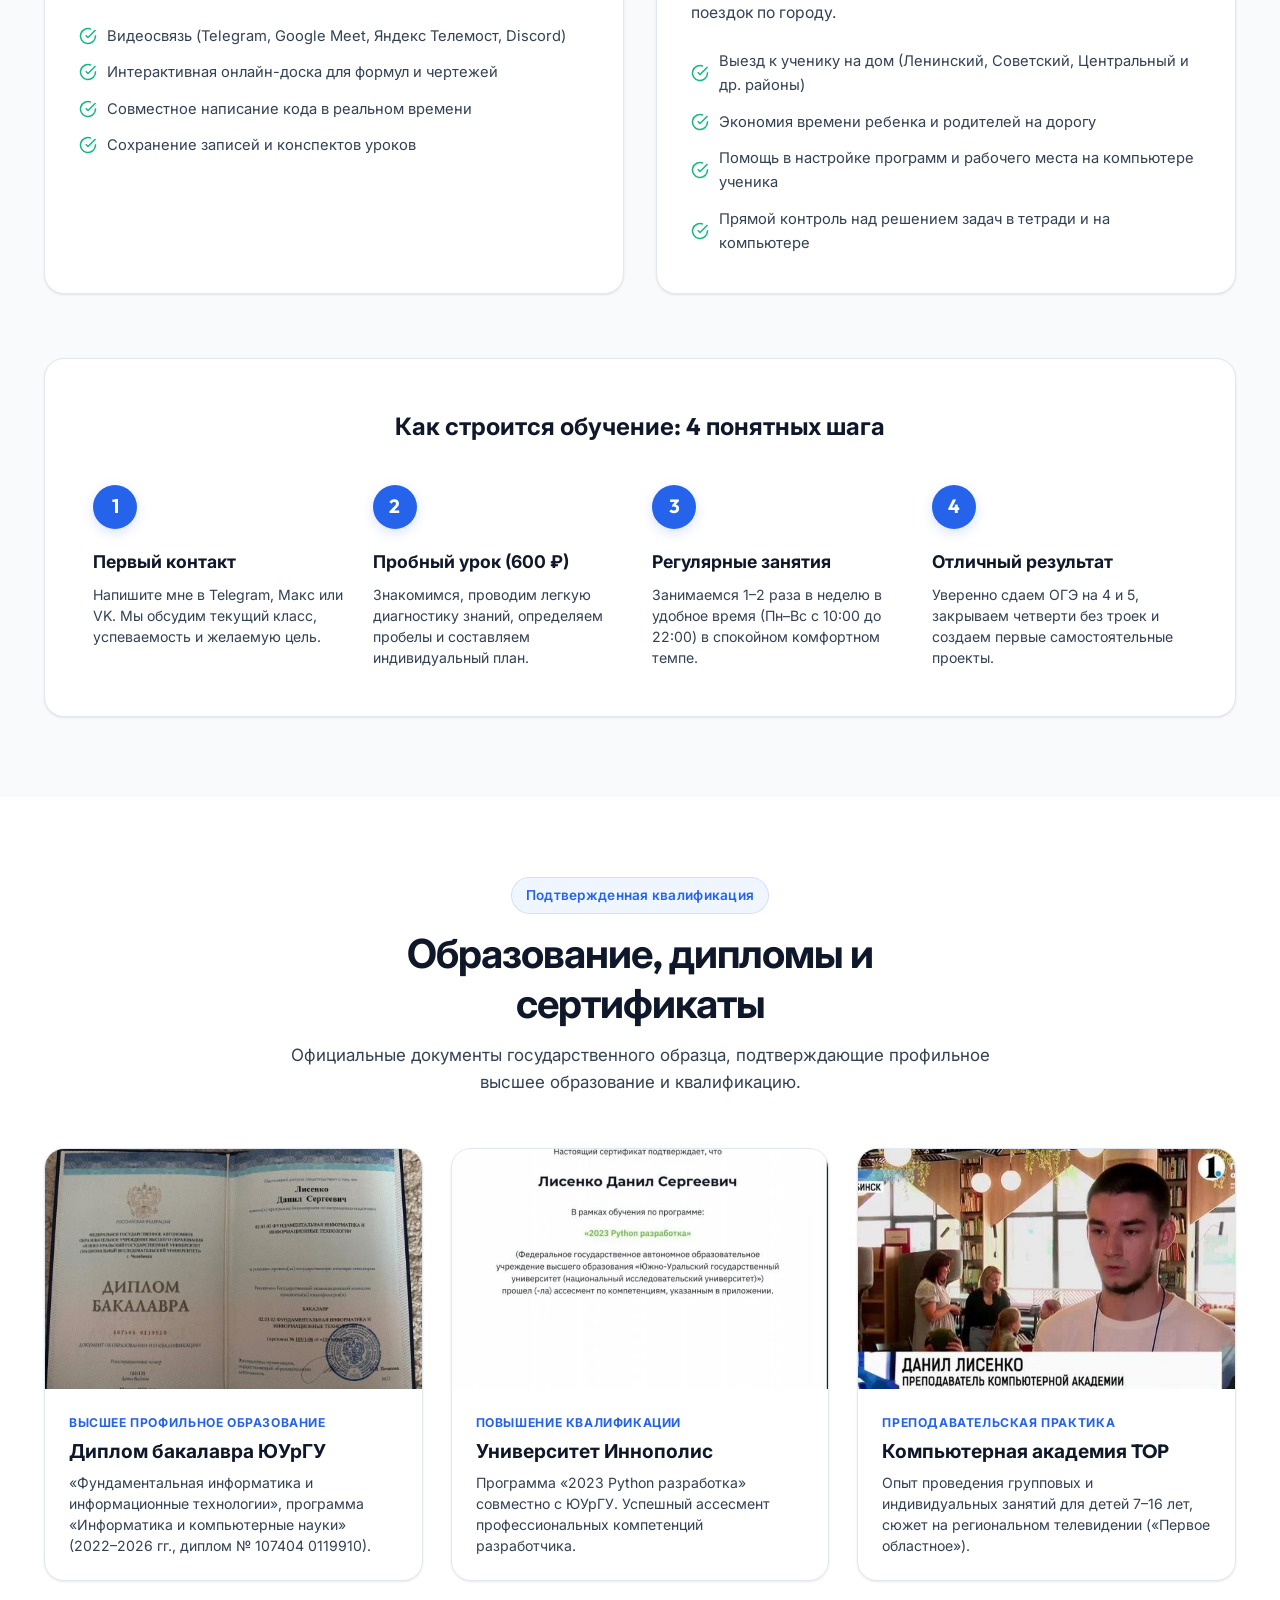
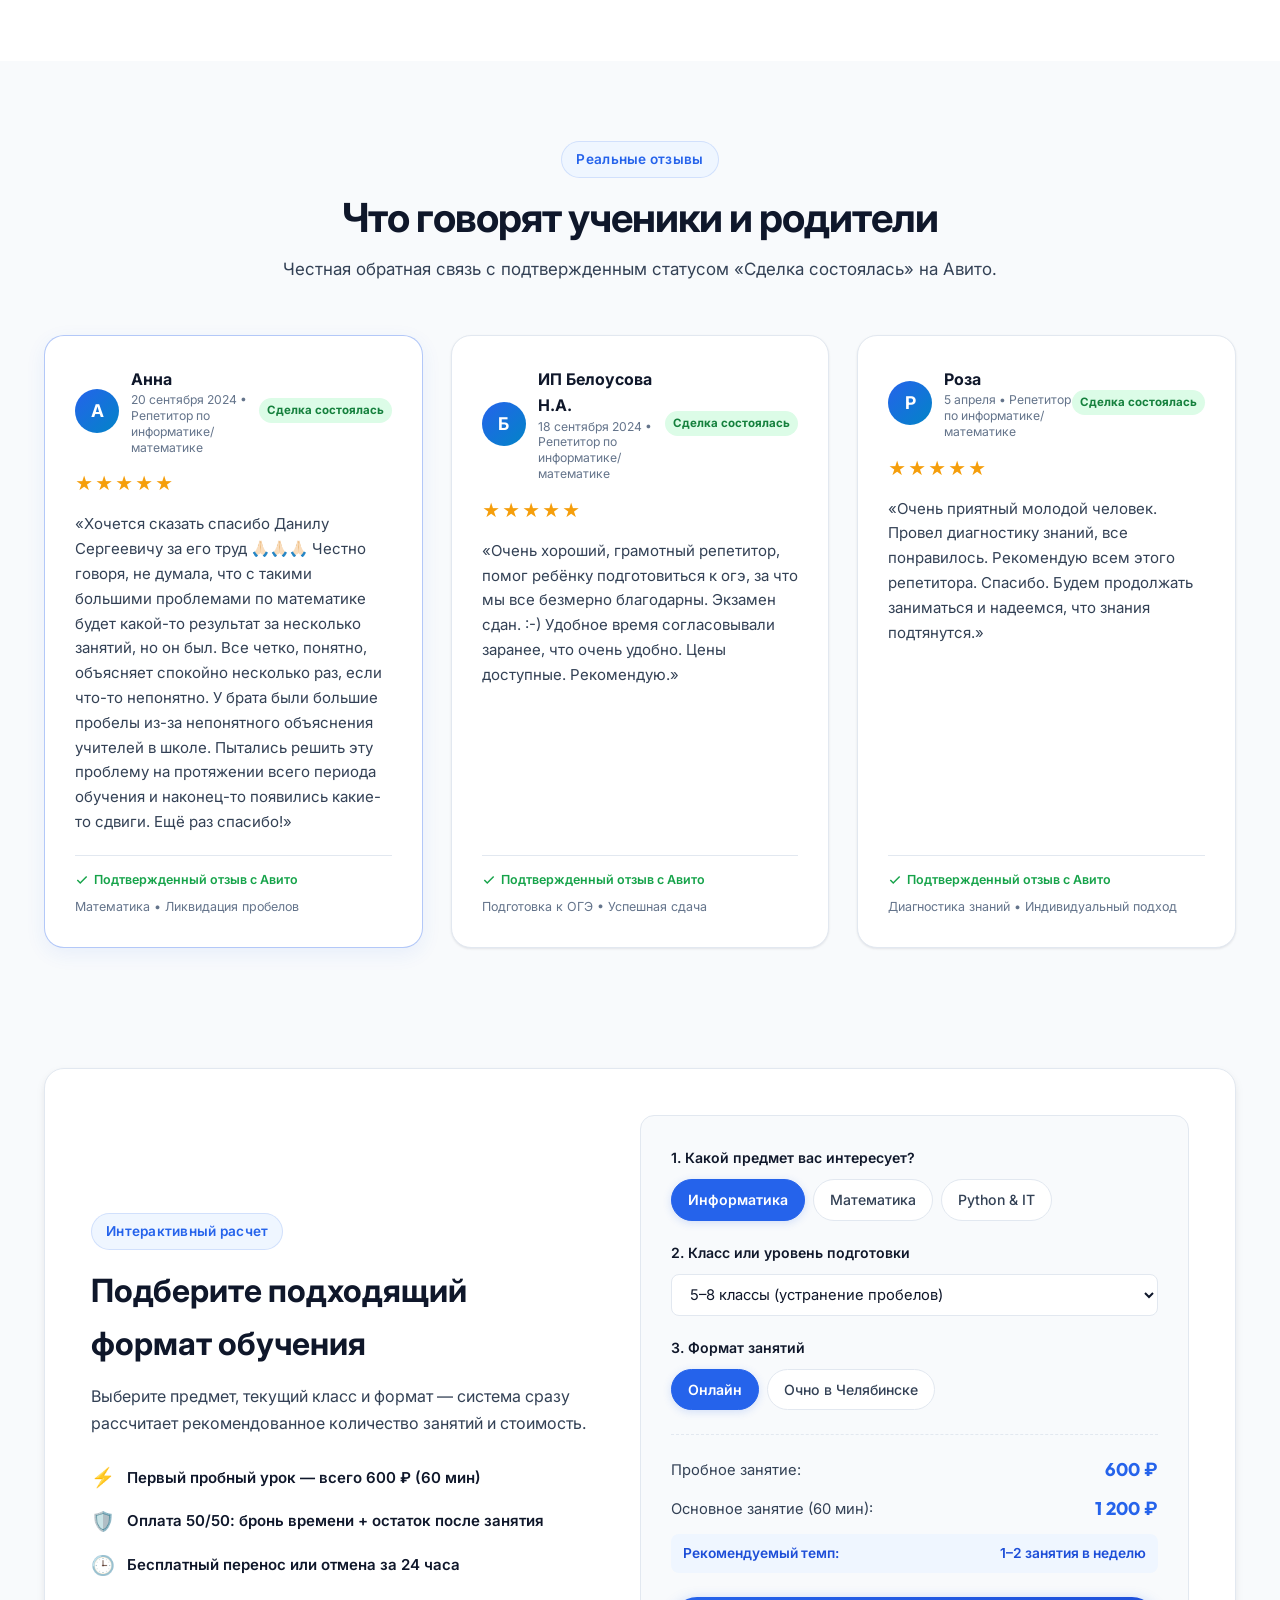
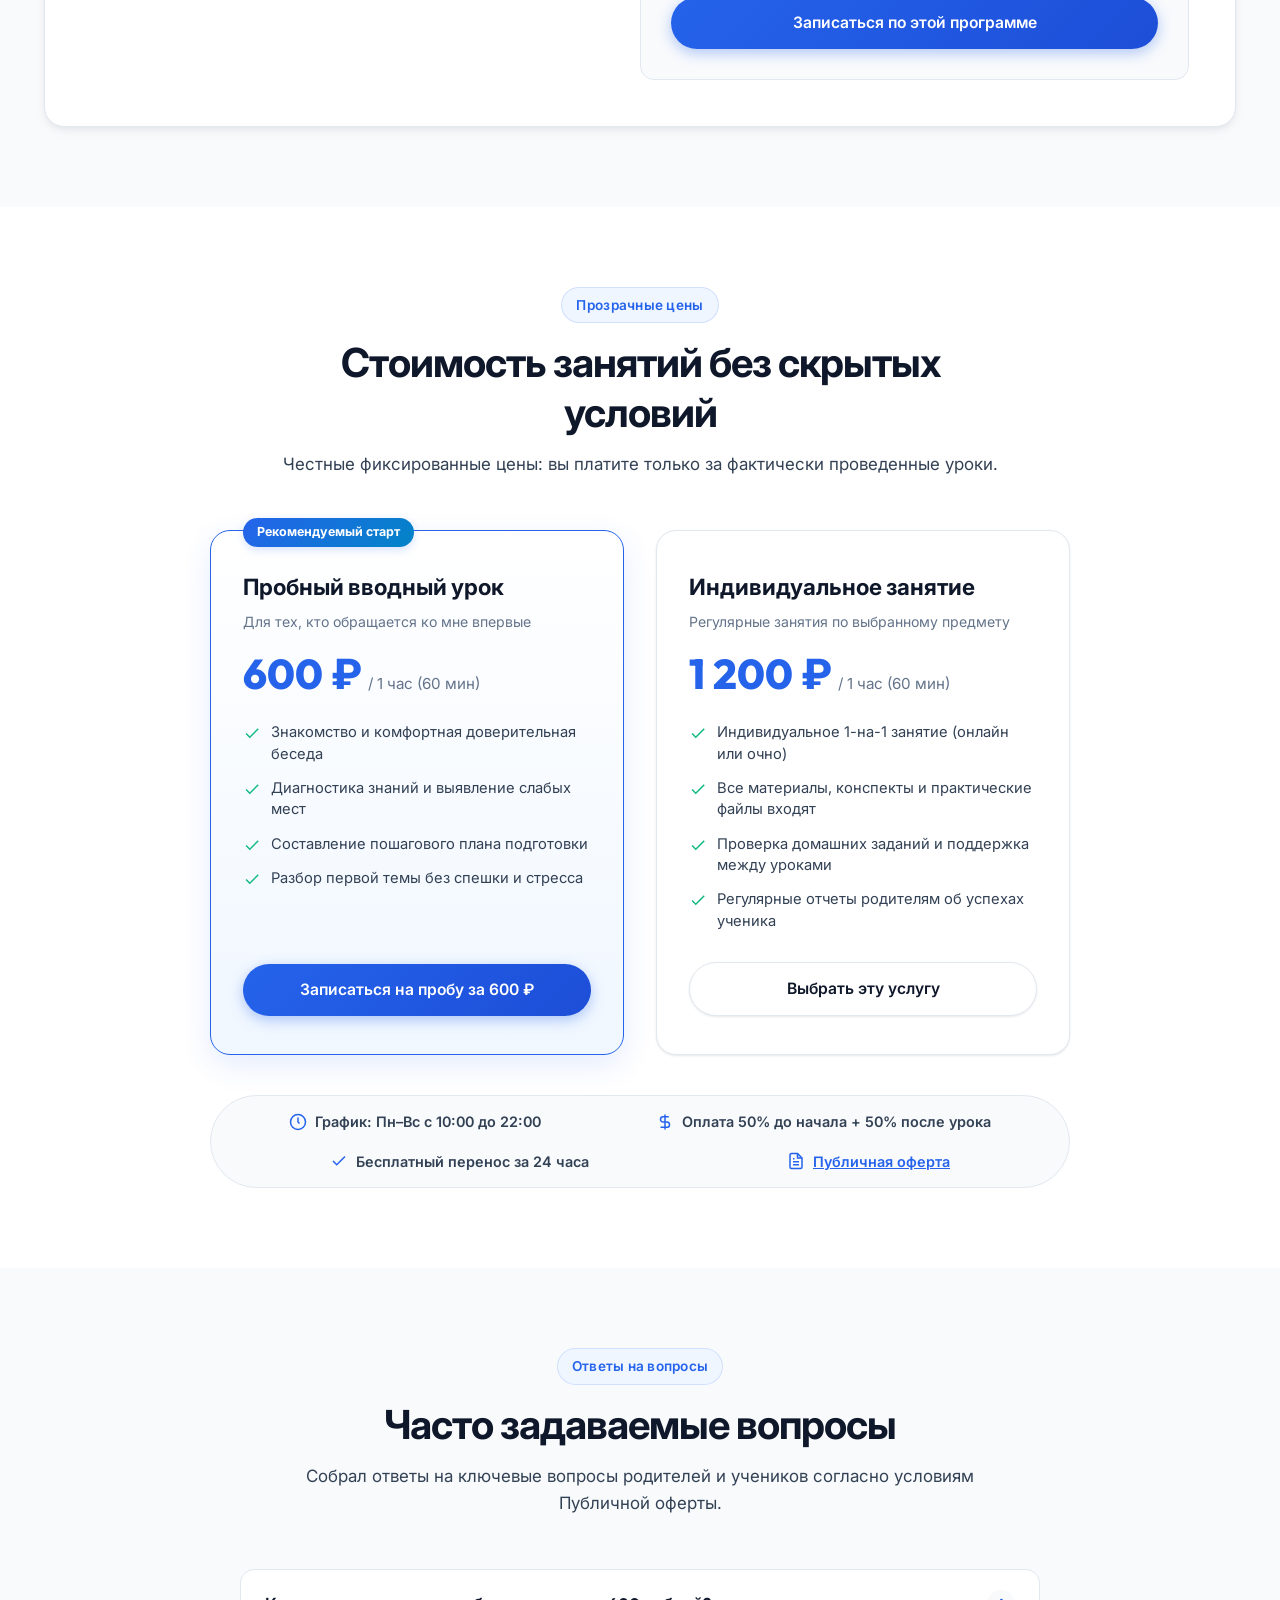
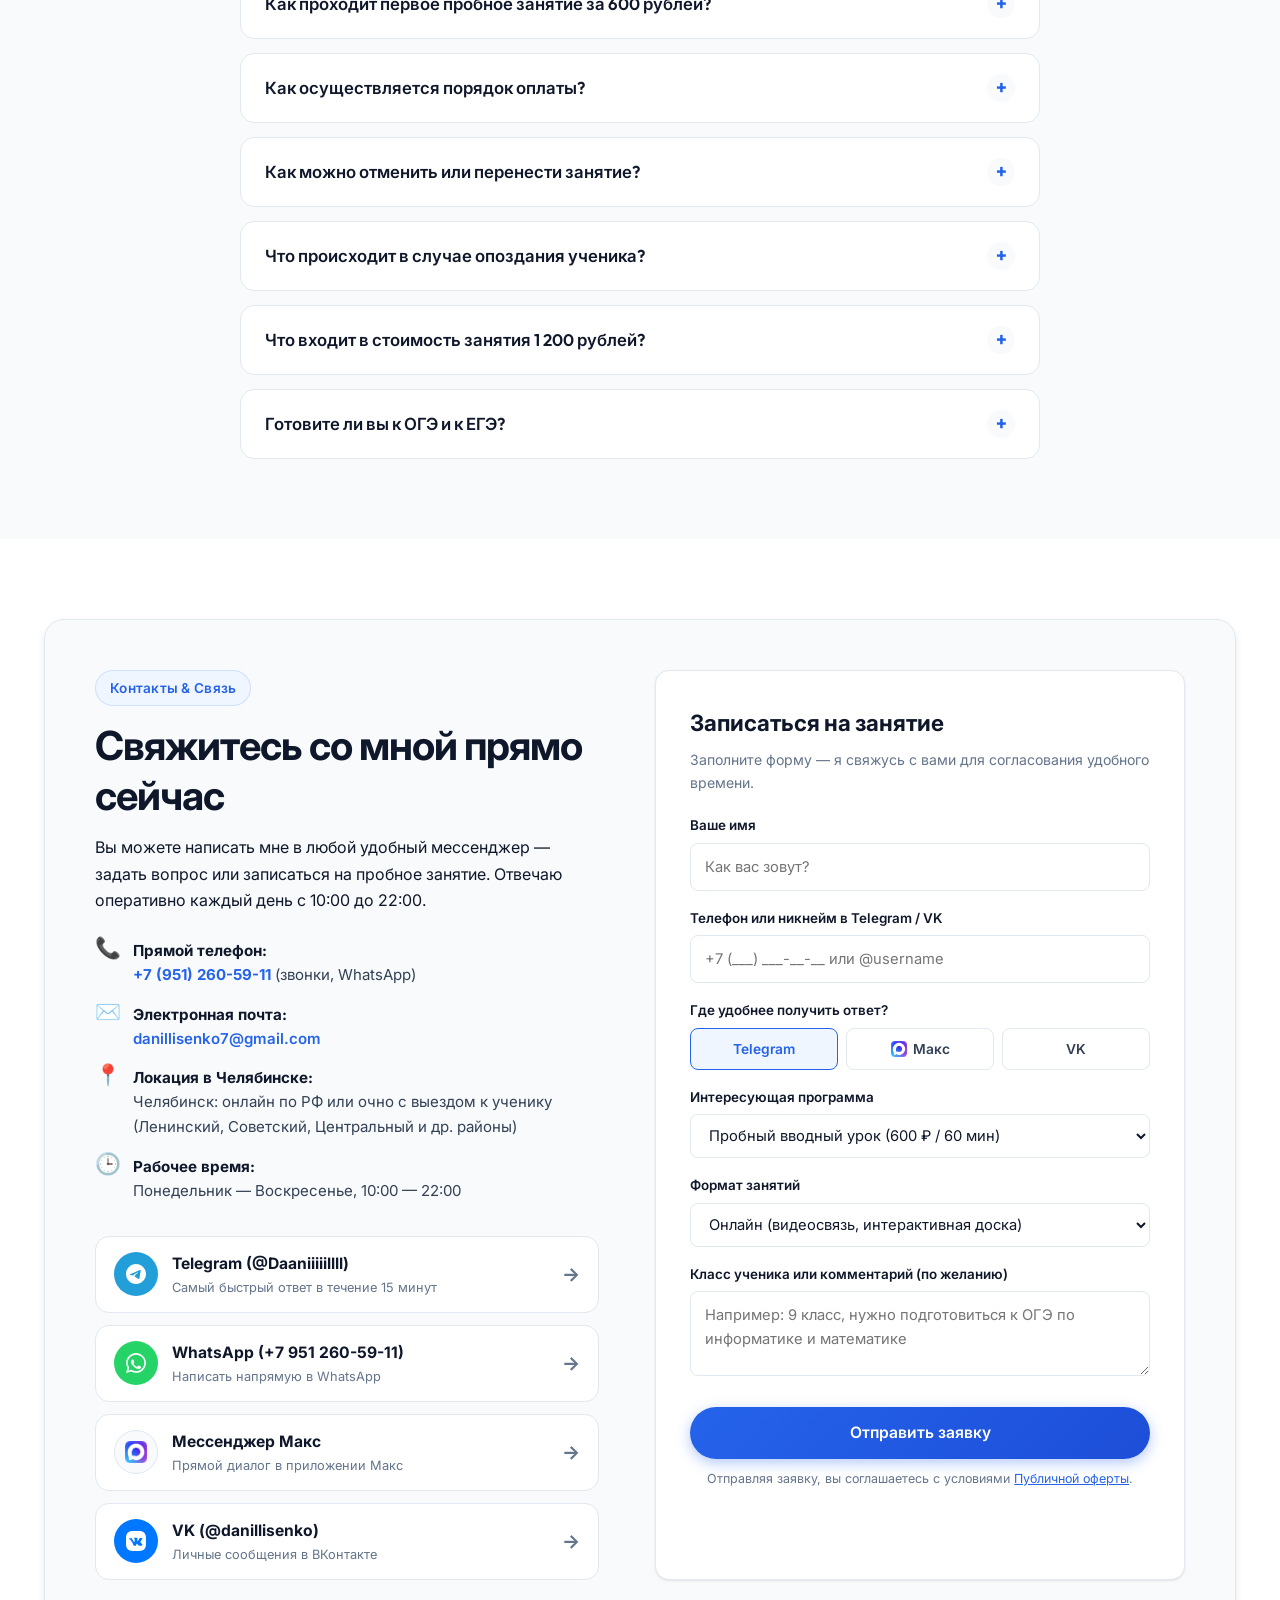
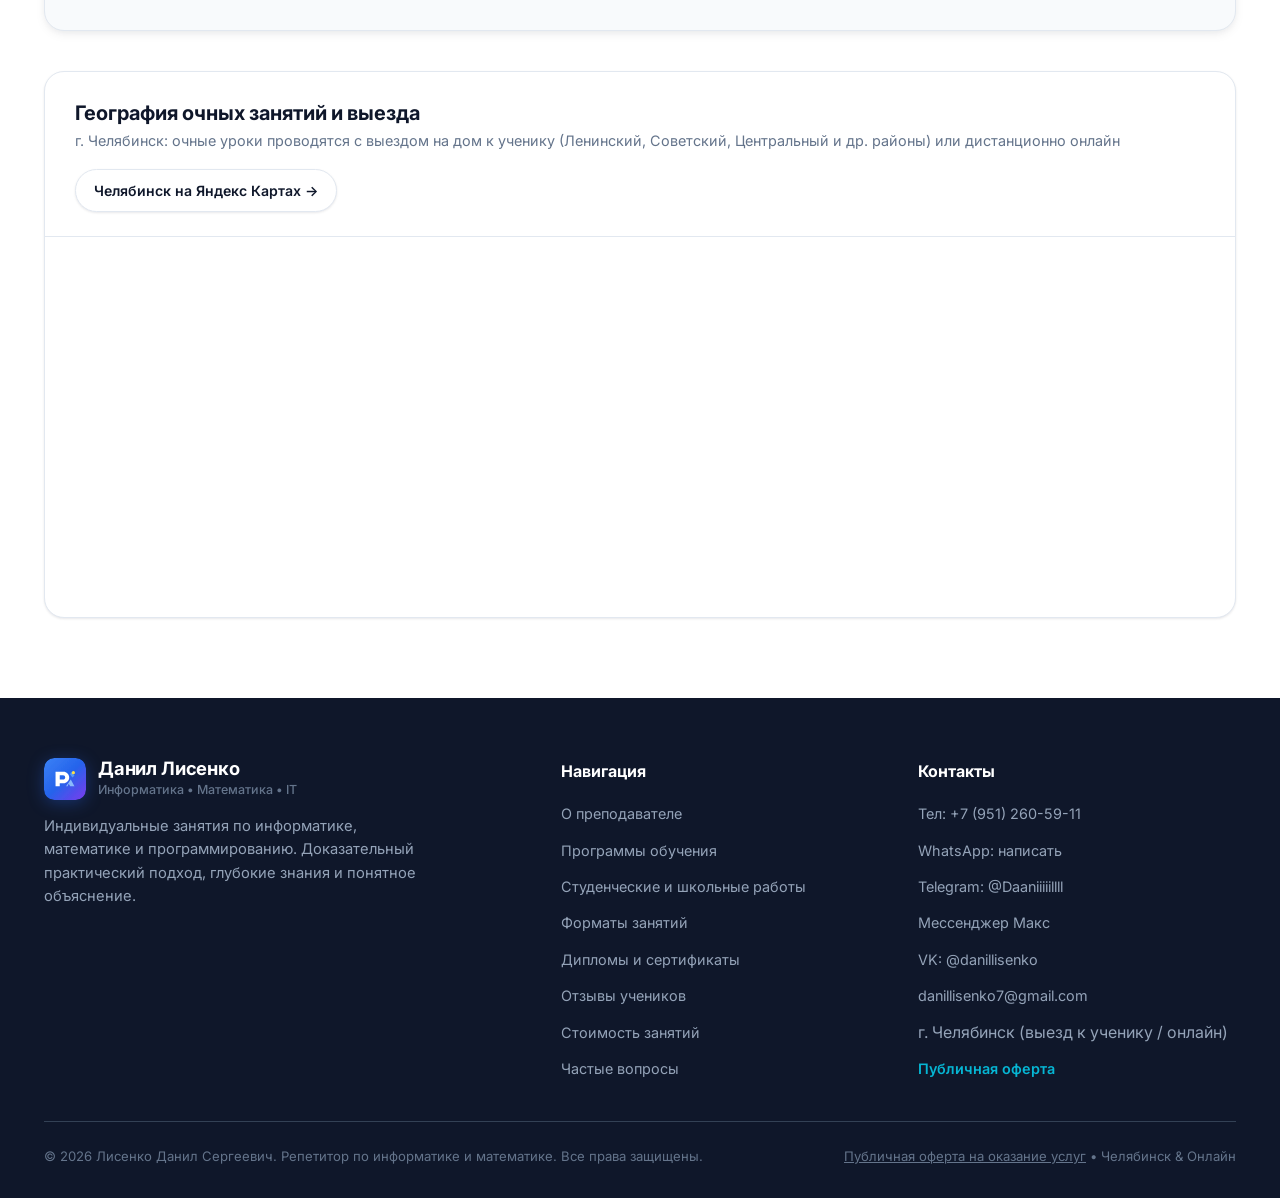
==== commit 8c238f25: "Update Max messenger profile link" ====
--- a/index.html
+++ b/index.html
@@ -63,7 +63,7 @@
             </svg>
           </a>
           <!-- Макс -->
-          <a href="https://max.ru/u/f9LHodD0cOIo3znO6_LbUv055dSgC2c6dRqZANh7C4VAN-Ql9ddlgEyAAno" target="_blank" rel="noopener noreferrer" class="icon-btn-messenger max" title="Мессенджер Макс" data-messenger="max">
+          <a href="https://max.ru/u/f9LHodD0cOLxJzj63nASr6si_iYuyGz2HY-qIaEtjhyqRDN6lv5kBx9fHdI" target="_blank" rel="noopener noreferrer" class="icon-btn-messenger max" title="Мессенджер Макс" data-messenger="max">
             <img src="images/Max_logo_2025.png" alt="Макс" class="max-icon-img">
           </a>
           <!-- VK -->
@@ -122,7 +122,7 @@
                 <svg viewBox="0 0 24 24"><path d="M12 2C6.48 2 2 6.48 2 12s4.48 10 10 10 10-4.48 10-10S17.52 2 12 2zm4.64 6.8c-.15 1.58-.8 5.42-1.13 7.19-.14.75-.42 1-.68 1.03-.58.05-1.02-.38-1.58-.75-.88-.58-1.38-.94-2.23-1.5-.99-.65-.35-1.01.22-1.59.15-.15 2.71-2.48 2.76-2.69a.2.2 0 00-.05-.18c-.06-.05-.14-.03-.21-.02-.09.02-1.49.95-4.22 2.79-.4.27-.76.41-1.08.4-.36-.01-1.04-.2-1.55-.37-.63-.2-1.12-.31-1.08-.66.02-.18.27-.36.75-.55 2.92-1.27 4.86-2.11 5.83-2.51 2.78-1.16 3.35-1.36 3.73-1.36.08 0 .27.02.39.12.1.08.13.19.14.27-.01.06.01.24 0 .31z"/></svg>
                 Telegram (@Daaniiiiillll)
               </a>
-              <a href="https://max.ru/u/f9LHodD0cOIo3znO6_LbUv055dSgC2c6dRqZANh7C4VAN-Ql9ddlgEyAAno" class="quick-msg-link max" data-messenger="max" target="_blank" rel="noopener">
+              <a href="https://max.ru/u/f9LHodD0cOLxJzj63nASr6si_iYuyGz2HY-qIaEtjhyqRDN6lv5kBx9fHdI" class="quick-msg-link max" data-messenger="max" target="_blank" rel="noopener">
                 <img src="images/Max_logo_2025.png" alt="Макс" class="max-icon-img">
                 Макс
               </a>
@@ -1287,7 +1287,7 @@
               </a>
 
               <!-- Макс -->
-              <a href="https://max.ru/u/f9LHodD0cOIo3znO6_LbUv055dSgC2c6dRqZANh7C4VAN-Ql9ddlgEyAAno" class="msg-card-btn max" data-messenger="max" target="_blank" rel="noopener">
+              <a href="https://max.ru/u/f9LHodD0cOLxJzj63nASr6si_iYuyGz2HY-qIaEtjhyqRDN6lv5kBx9fHdI" class="msg-card-btn max" data-messenger="max" target="_blank" rel="noopener">
                 <div class="msg-card-left">
                   <div class="msg-badge-icon max">
                     <img src="images/Max_logo_2025.png" alt="Макс" class="max-icon-img">
@@ -1452,7 +1452,7 @@
             <li><a href="tel:+79512605911">Тел: +7 (951) 260-59-11</a></li>
             <li><a href="https://wa.me/79512605911" target="_blank">WhatsApp: написать</a></li>
             <li><a href="https://t.me/Daaniiiiillll" data-messenger="tg" target="_blank">Telegram: @Daaniiiiillll</a></li>
-            <li><a href="https://max.ru/u/f9LHodD0cOIo3znO6_LbUv055dSgC2c6dRqZANh7C4VAN-Ql9ddlgEyAAno" data-messenger="max" target="_blank" rel="noopener">Мессенджер Макс</a></li>
+            <li><a href="https://max.ru/u/f9LHodD0cOLxJzj63nASr6si_iYuyGz2HY-qIaEtjhyqRDN6lv5kBx9fHdI" data-messenger="max" target="_blank" rel="noopener">Мессенджер Макс</a></li>
             <li><a href="https://vk.ru/danillisenko" data-messenger="vk" target="_blank">VK: @danillisenko</a></li>
             <li><a href="mailto:danillisenko7@gmail.com">danillisenko7@gmail.com</a></li>
             <li>г. Челябинск (выезд к ученику / онлайн)</li>
@@ -1490,7 +1490,7 @@
       </a>
 
       <!-- Макс -->
-      <a href="https://max.ru/u/f9LHodD0cOIo3znO6_LbUv055dSgC2c6dRqZANh7C4VAN-Ql9ddlgEyAAno" class="widget-item-btn" data-messenger="max" target="_blank" rel="noopener">
+      <a href="https://max.ru/u/f9LHodD0cOLxJzj63nASr6si_iYuyGz2HY-qIaEtjhyqRDN6lv5kBx9fHdI" class="widget-item-btn" data-messenger="max" target="_blank" rel="noopener">
         <span class="widget-icon-circle max">
           <img src="images/Max_logo_2025.png" alt="Макс" class="max-icon-img">
         </span>
@@ -1551,7 +1551,7 @@
             <path d="M12 2C6.48 2 2 6.48 2 12s4.48 10 10 10 10-4.48 10-10S17.52 2 12 2zm4.64 6.8c-.15 1.58-.8 5.42-1.13 7.19-.14.75-.42 1-.68 1.03-.58.05-1.02-.38-1.58-.75-.88-.58-1.38-.94-2.23-1.5-.99-.65-.35-1.01.22-1.59.15-.15 2.71-2.48 2.76-2.69a.2.2 0 00-.05-.18c-.06-.05-.14-.03-.21-.02-.09.02-1.49.95-4.22 2.79-.4.27-.76.41-1.08.4-.36-.01-1.04-.2-1.55-.37-.63-.2-1.12-.31-1.08-.66.02-.18.27-.36.75-.55 2.92-1.27 4.86-2.11 5.83-2.51 2.78-1.16 3.35-1.36 3.73-1.36.08 0 .27.02.39.12.1.08.13.19.14.27-.01.06.01.24 0 .31z"/>
           </svg>
         </a>
-        <a href="https://max.ru/u/f9LHodD0cOIo3znO6_LbUv055dSgC2c6dRqZANh7C4VAN-Ql9ddlgEyAAno" class="icon-btn-messenger max" data-messenger="max" target="_blank" rel="noopener" title="Макс">
+        <a href="https://max.ru/u/f9LHodD0cOLxJzj63nASr6si_iYuyGz2HY-qIaEtjhyqRDN6lv5kBx9fHdI" class="icon-btn-messenger max" data-messenger="max" target="_blank" rel="noopener" title="Макс">
           <img src="images/Max_logo_2025.png" alt="Макс" class="max-icon-img">
         </a>
         <a href="https://vk.ru/danillisenko" class="icon-btn-messenger vk" data-messenger="vk" title="VK @danillisenko">
@@ -1651,7 +1651,7 @@
       <p class="modal-sub">Напишите репетитору Данилу Сергеевичу в приложении Макс</p>
 
       <div class="max-modal-buttons">
-        <a href="https://max.ru/u/f9LHodD0cOIo3znO6_LbUv055dSgC2c6dRqZANh7C4VAN-Ql9ddlgEyAAno" target="_blank" rel="noopener noreferrer" class="btn-primary" style="flex: 1; text-align: center; justify-content: center;">
+        <a href="https://max.ru/u/f9LHodD0cOLxJzj63nASr6si_iYuyGz2HY-qIaEtjhyqRDN6lv5kBx9fHdI" target="_blank" rel="noopener noreferrer" class="btn-primary" style="flex: 1; text-align: center; justify-content: center;">
           Открыть диалог в Макс
         </a>
         <button type="button" class="btn-secondary" data-close-max-modal style="flex: 1; text-align: center; justify-content: center;">
@@ -1692,7 +1692,7 @@
           <svg width="20" height="20" viewBox="0 0 24 24" fill="#25D366"><path d="M12.04 2c-5.46 0-9.91 4.45-9.91 9.91 0 1.75.46 3.45 1.32 4.95L2.05 22l5.25-1.38c1.45.79 3.08 1.21 4.74 1.21 5.46 0 9.91-4.45 9.91-9.91 0-2.65-1.03-5.14-2.9-7.01A9.816 9.816 0 0 0 12.04 2zm.01 1.67c2.2 0 4.26.86 5.82 2.42a8.225 8.225 0 0 1 2.41 5.83c0 4.54-3.7 8.24-8.24 8.24-1.48 0-2.93-.4-4.2-1.15l-.3-.18-3.12.82.83-3.04-.2-.31a8.196 8.196 0 0 1-1.26-4.38c0-4.54 3.7-8.24 8.24-8.24zm4.52 11.66c-.25-.13-1.47-.72-1.7-.81-.23-.08-.39-.13-.56.13-.17.25-.64.81-.79.97-.14.17-.29.19-.54.06-.25-.13-1.06-.39-2.02-1.25-.75-.67-1.26-1.5-1.41-1.75-.14-.25-.02-.39.11-.51.11-.11.25-.29.37-.44.13-.15.17-.25.25-.42.08-.17.04-.31-.02-.44-.06-.13-.56-1.35-.77-1.85-.2-.49-.41-.42-.56-.43h-.48c-.17 0-.44.06-.67.31-.23.25-.88.86-.88 2.1 0 1.24.9 2.44 1.03 2.61.13.17 1.77 2.7 4.29 3.79.6.26 1.07.41 1.43.53.6.19 1.15.16 1.58.1.48-.07 1.47-.6 1.68-1.18.21-.58.21-1.07.15-1.18-.06-.1-.23-.17-.48-.29z"/></svg>
           Написать в WhatsApp (+7 951 260-59-11)
         </a>
-        <a href="https://max.ru/u/f9LHodD0cOIo3znO6_LbUv055dSgC2c6dRqZANh7C4VAN-Ql9ddlgEyAAno" target="_blank" rel="noopener noreferrer" class="btn-secondary sent-btn-max" style="justify-content: center; width: 100%;">
+        <a href="https://max.ru/u/f9LHodD0cOLxJzj63nASr6si_iYuyGz2HY-qIaEtjhyqRDN6lv5kBx9fHdI" target="_blank" rel="noopener noreferrer" class="btn-secondary sent-btn-max" style="justify-content: center; width: 100%;">
           <img src="images/Max_logo_2025.png" alt="Макс" class="max-icon-img" style="width: 20px; height: 20px;">
           Написать в Макс
         </a>
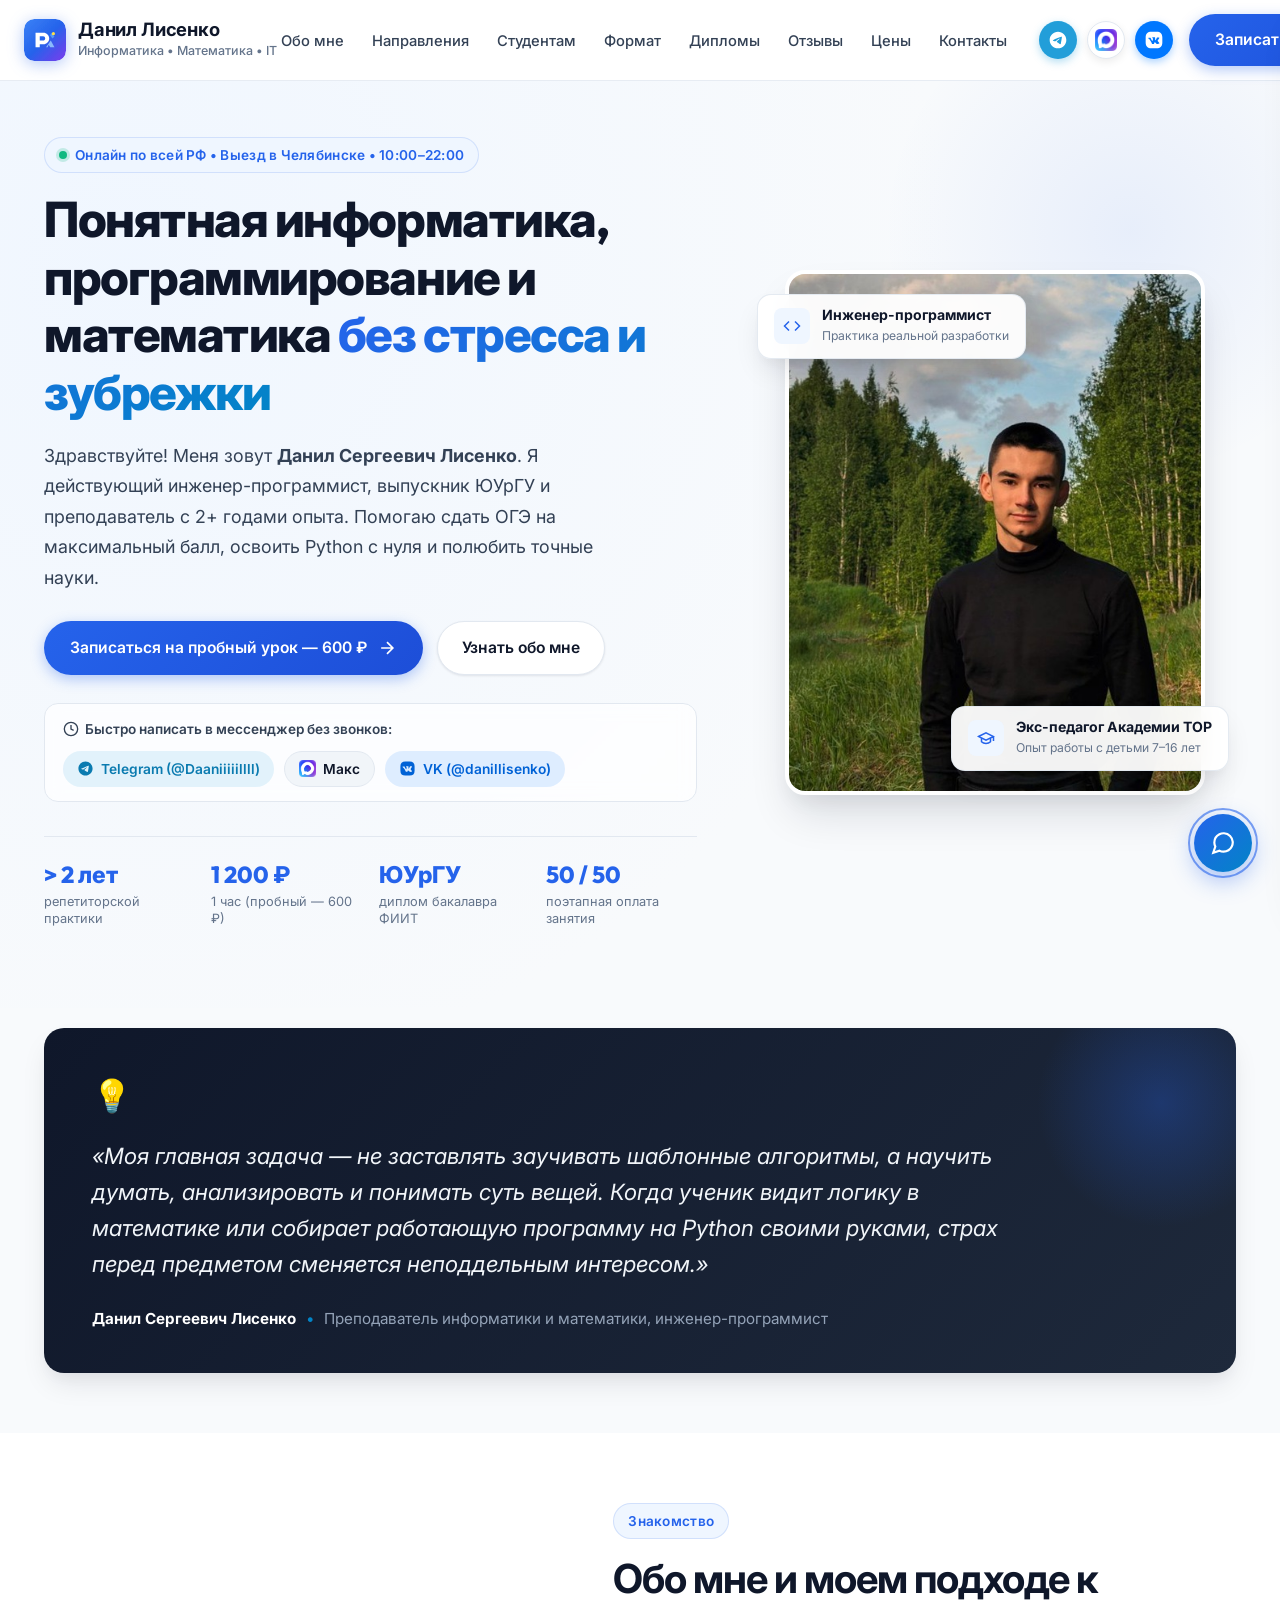
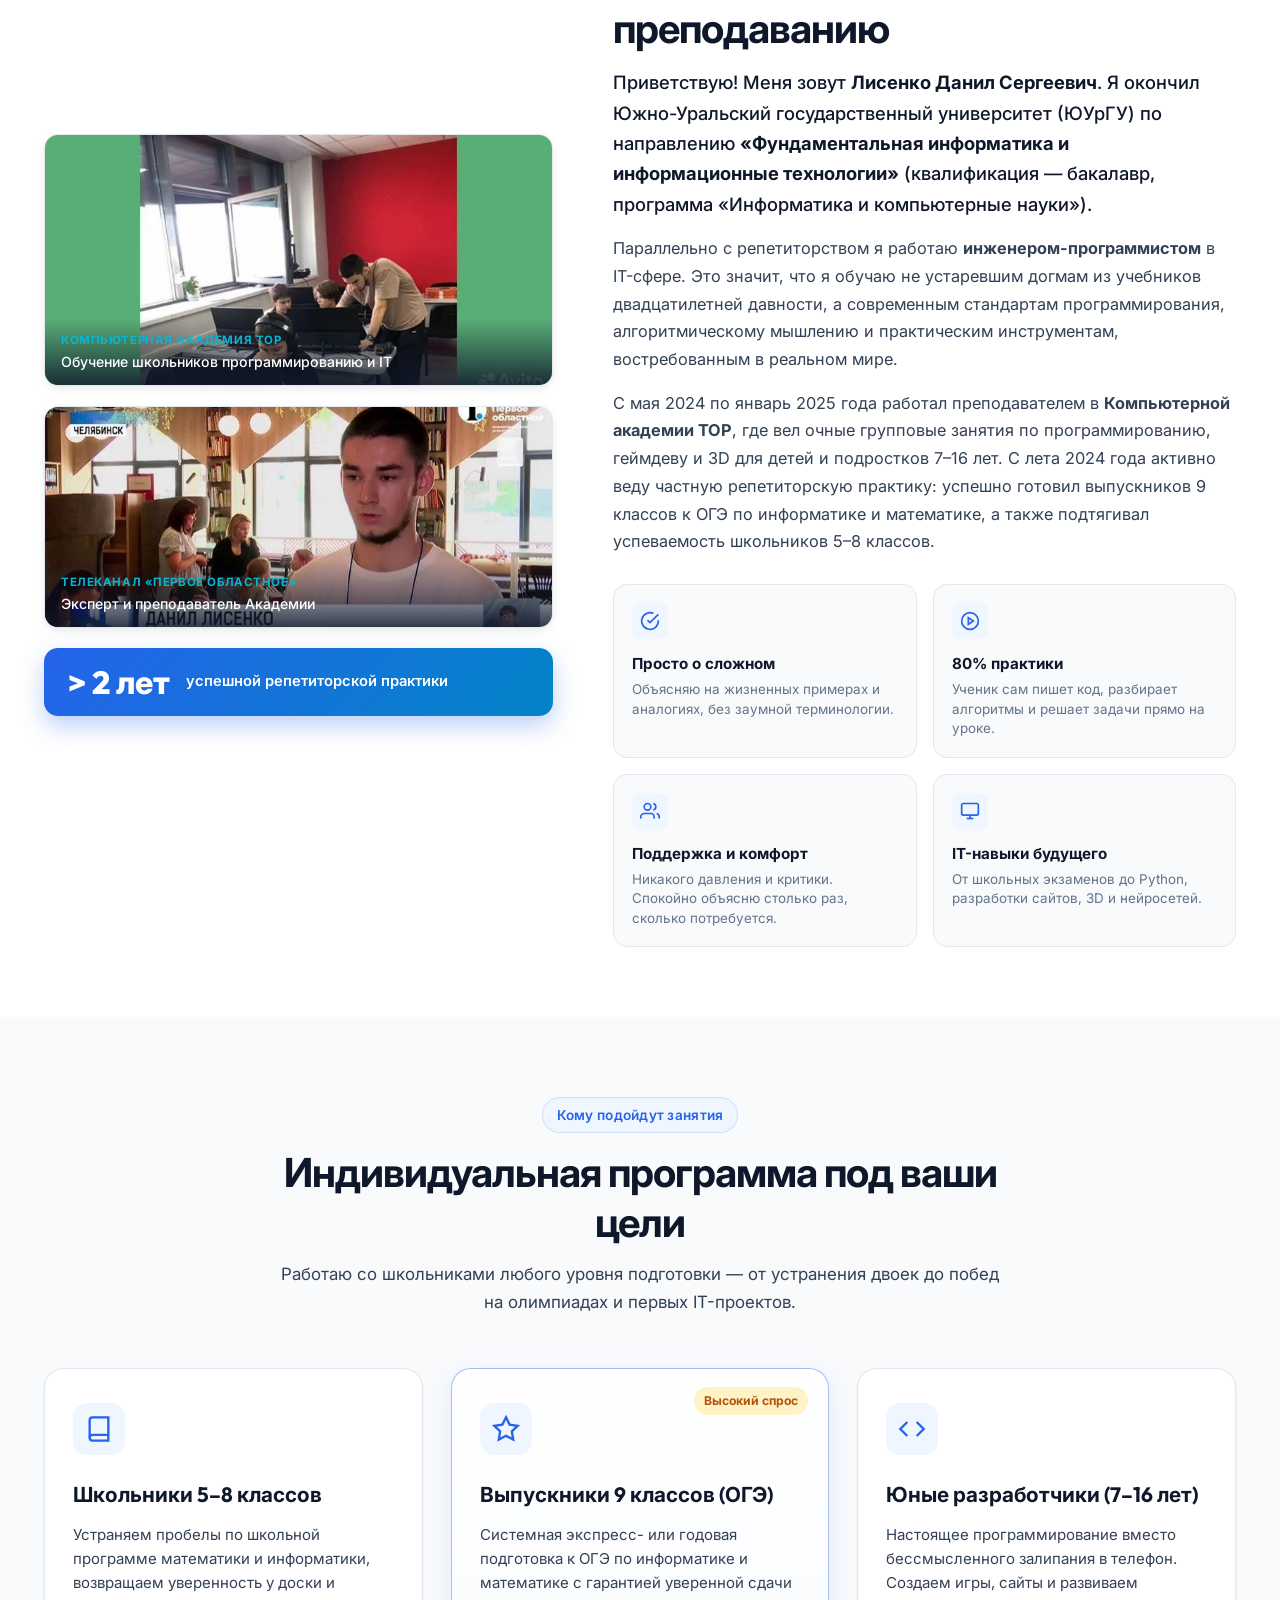
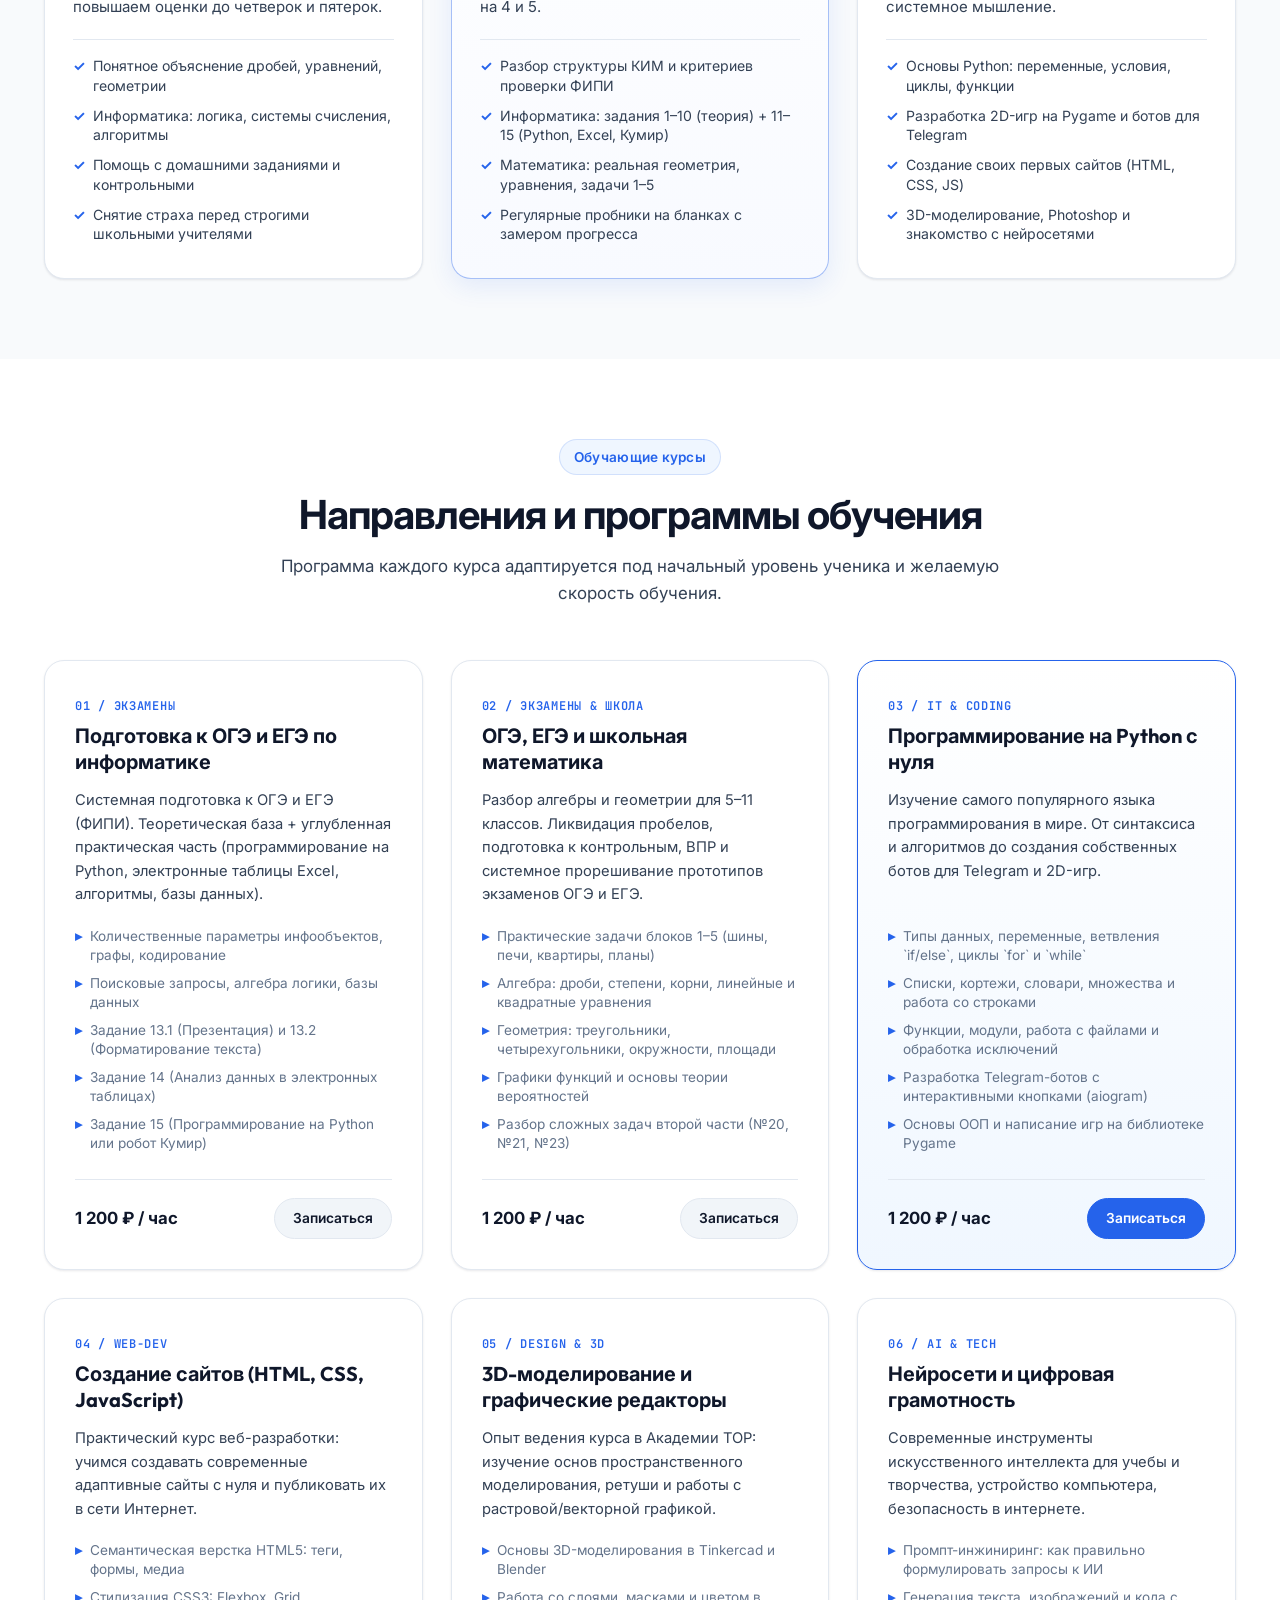
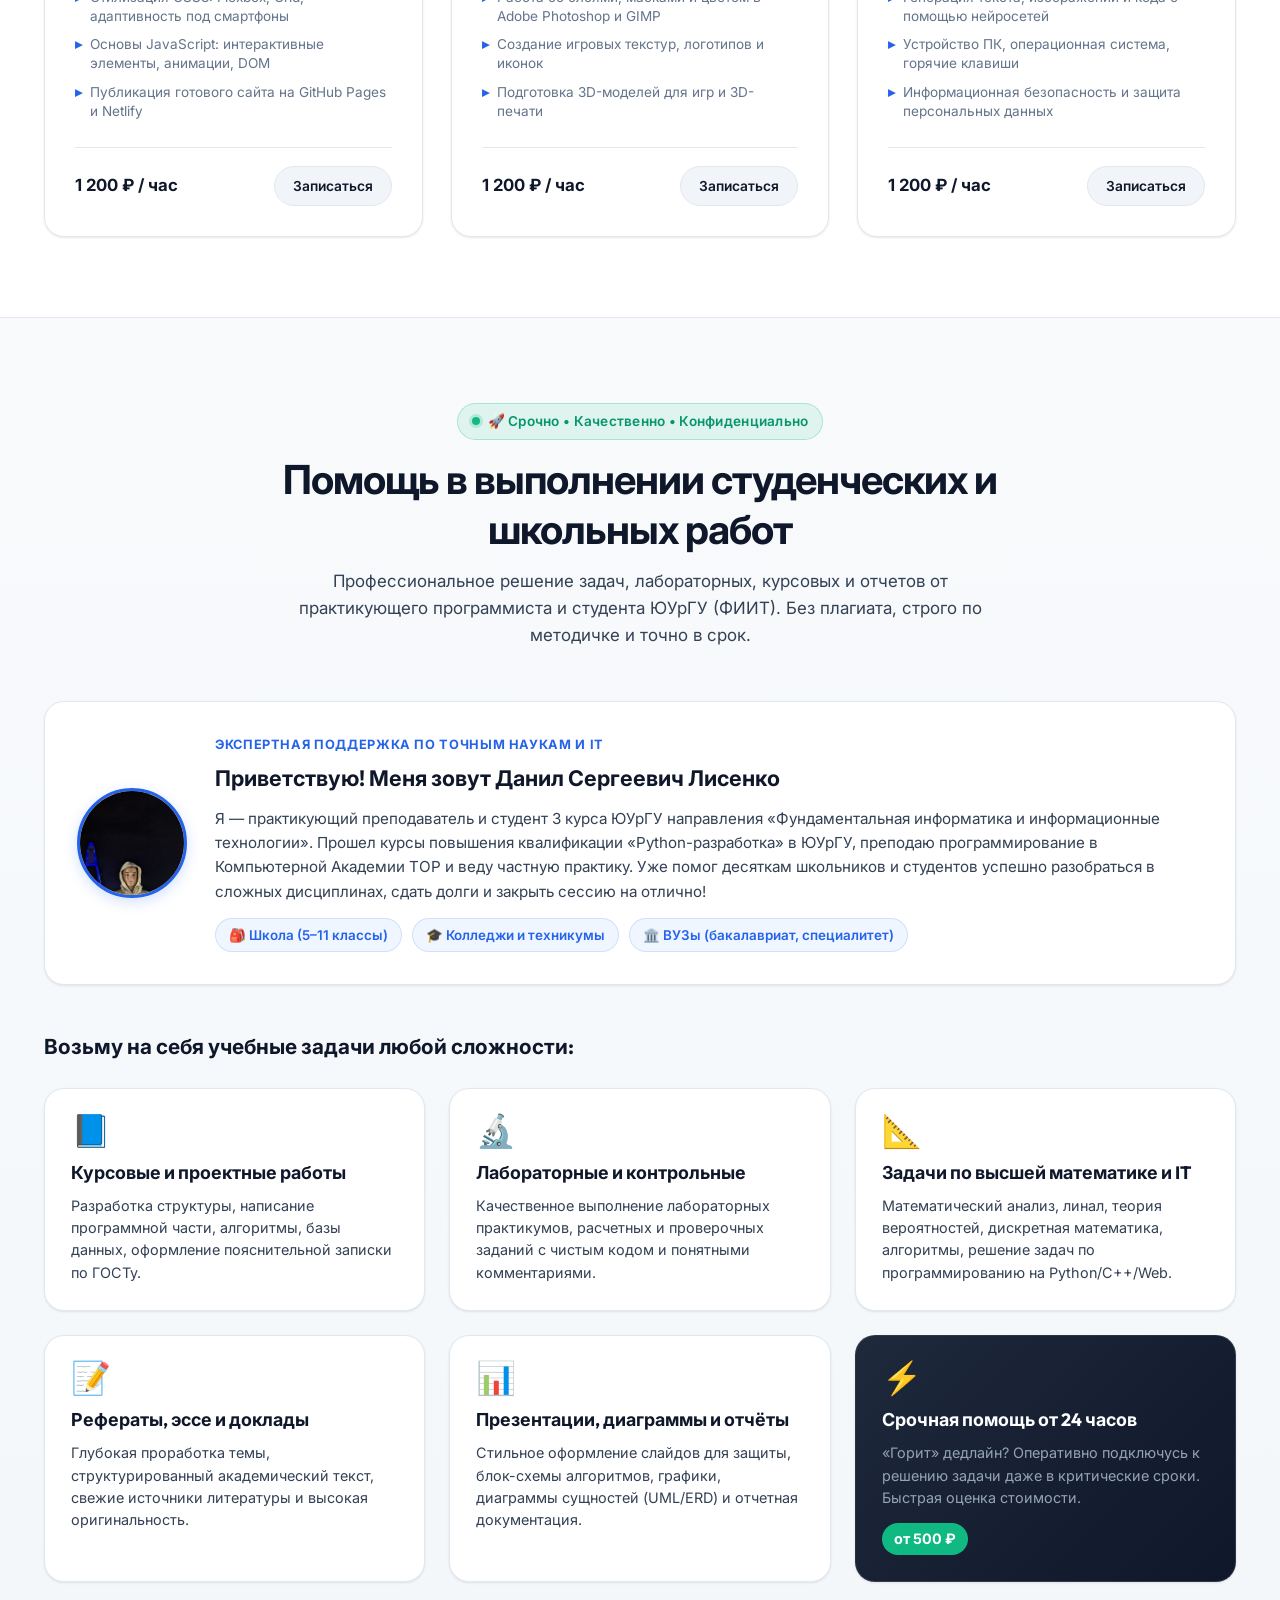
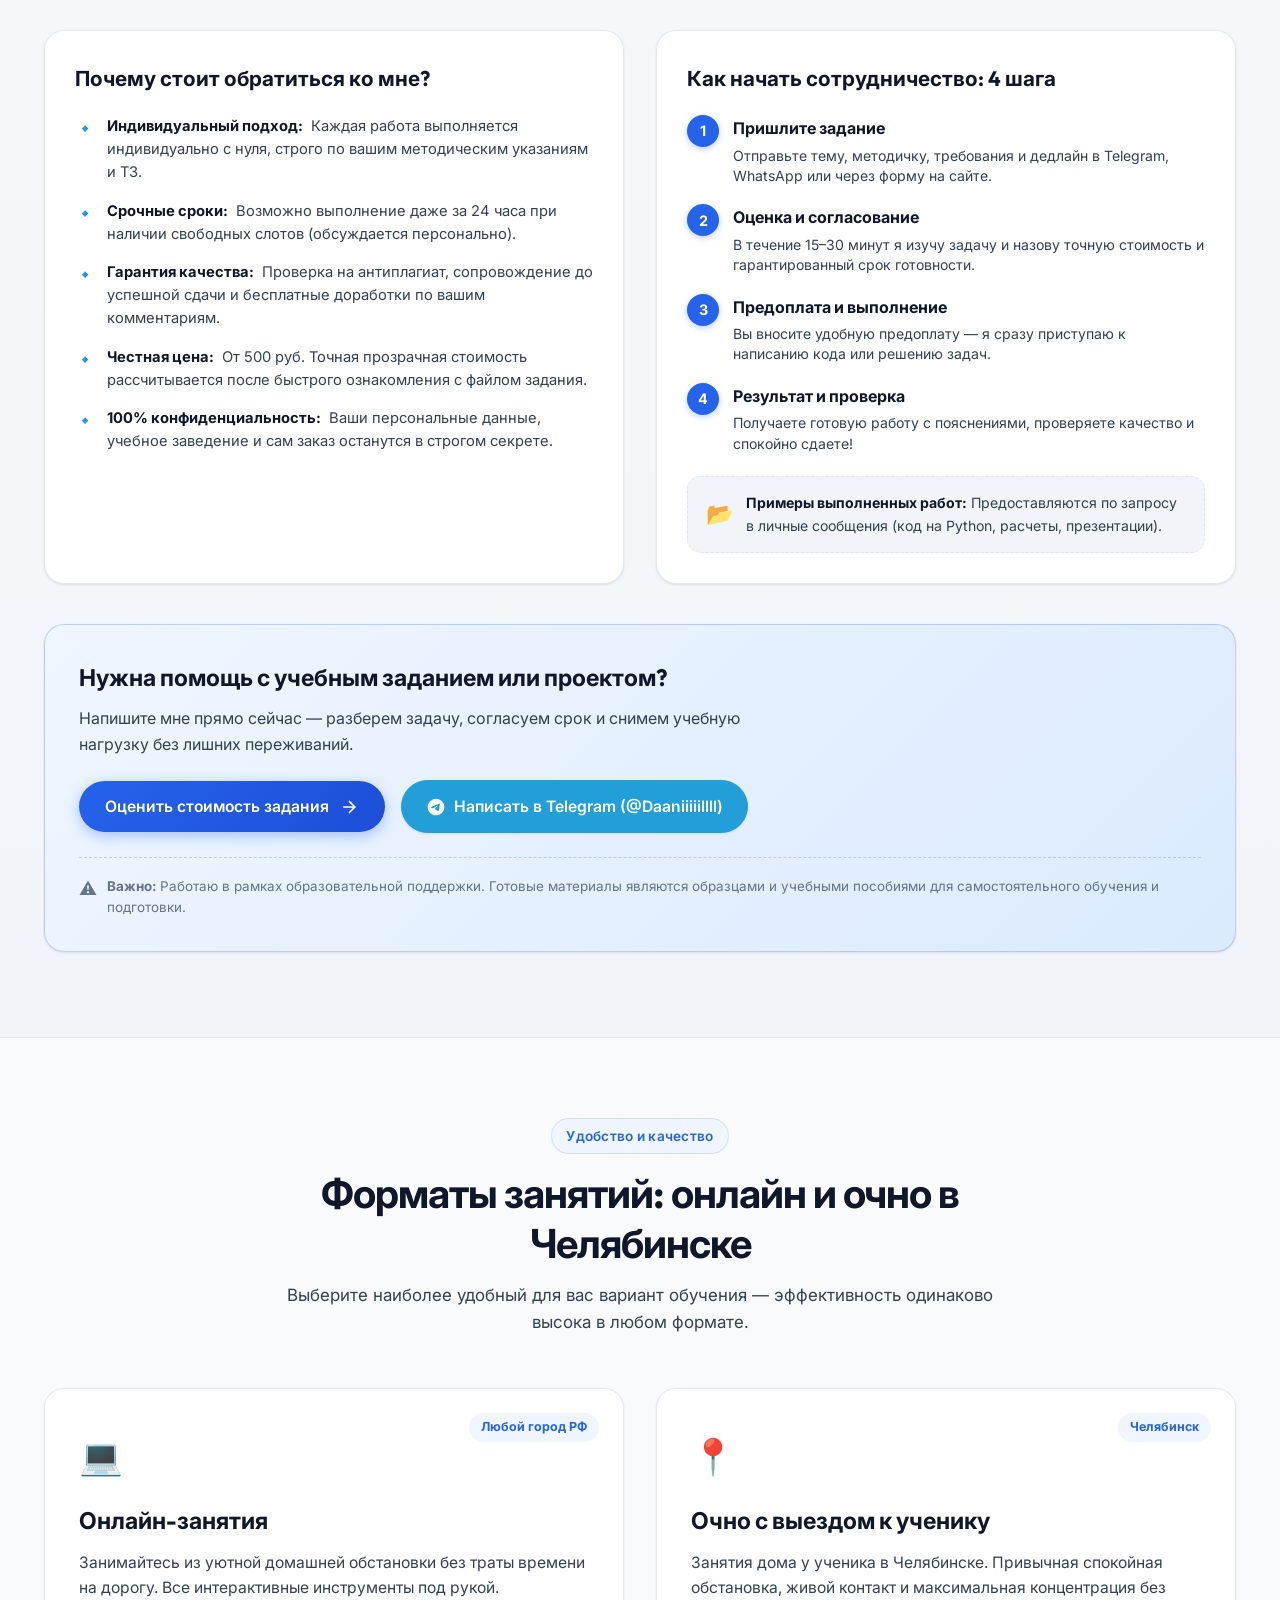
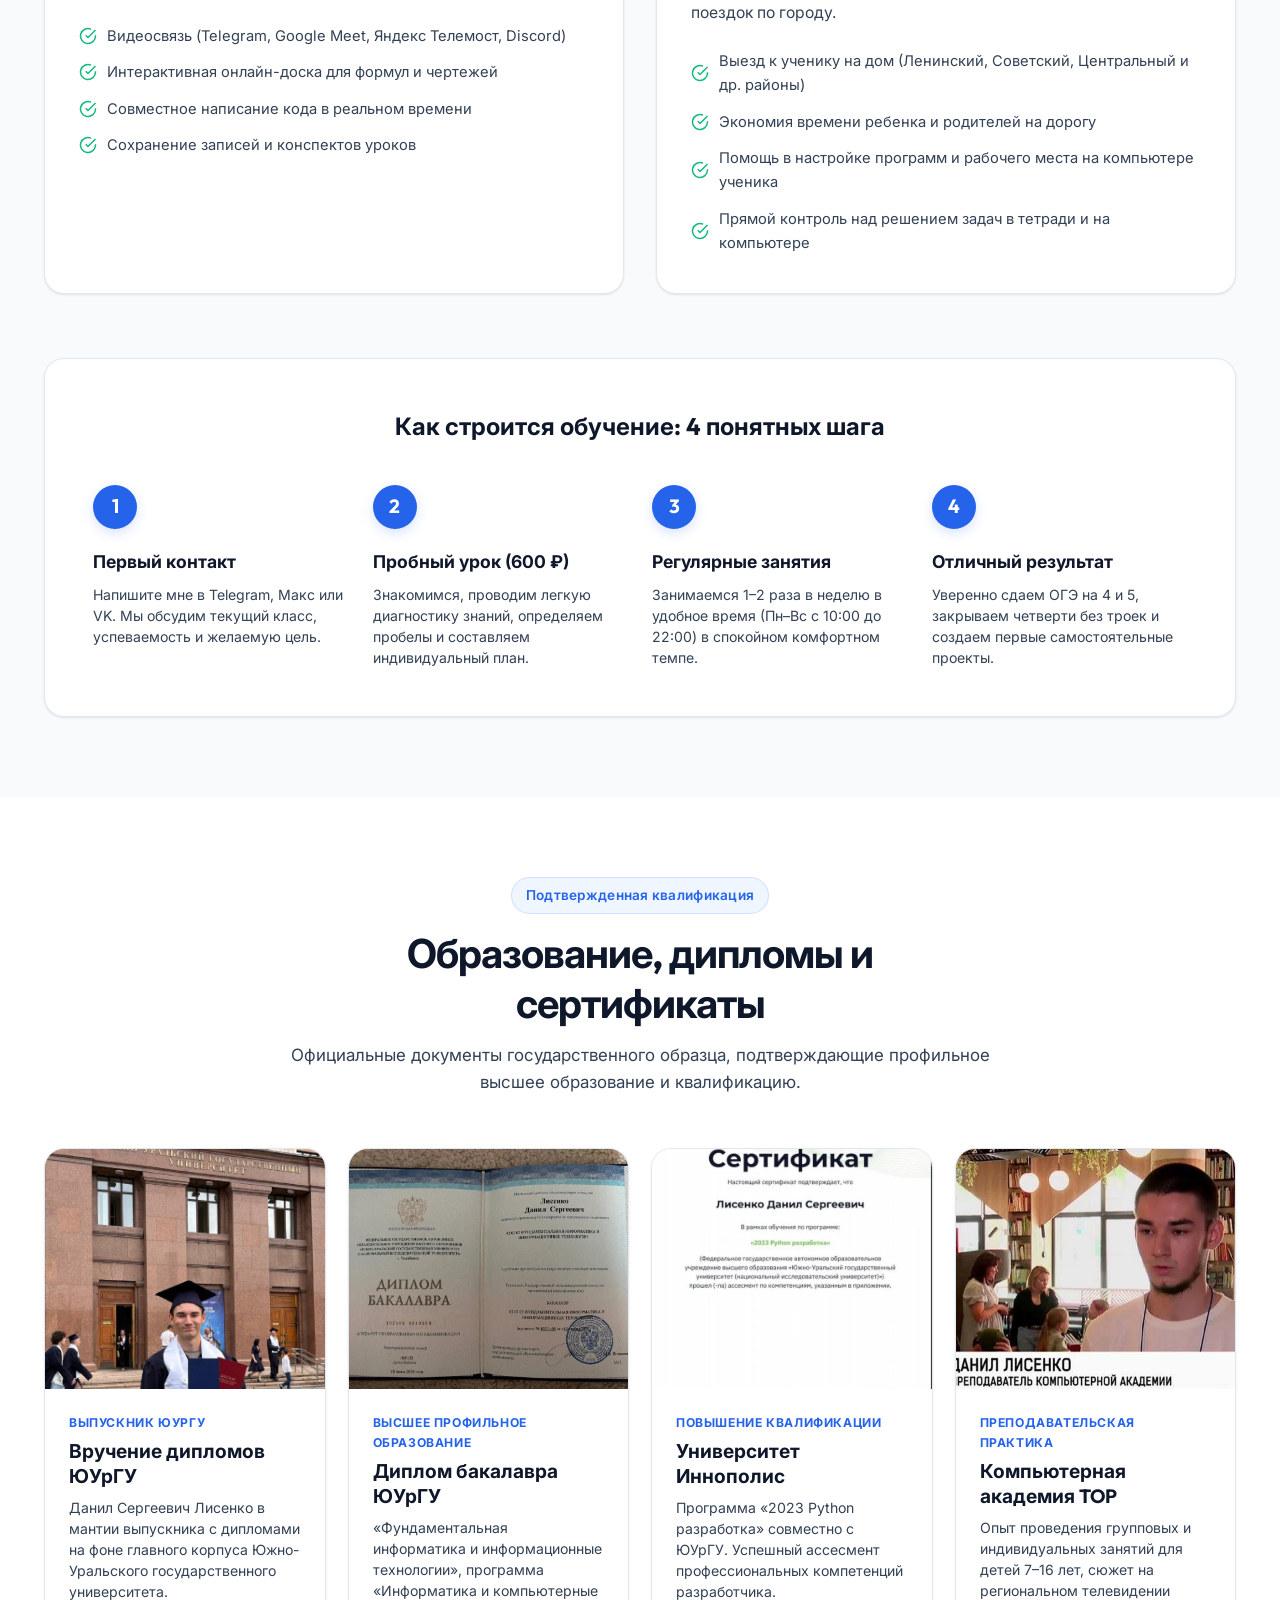
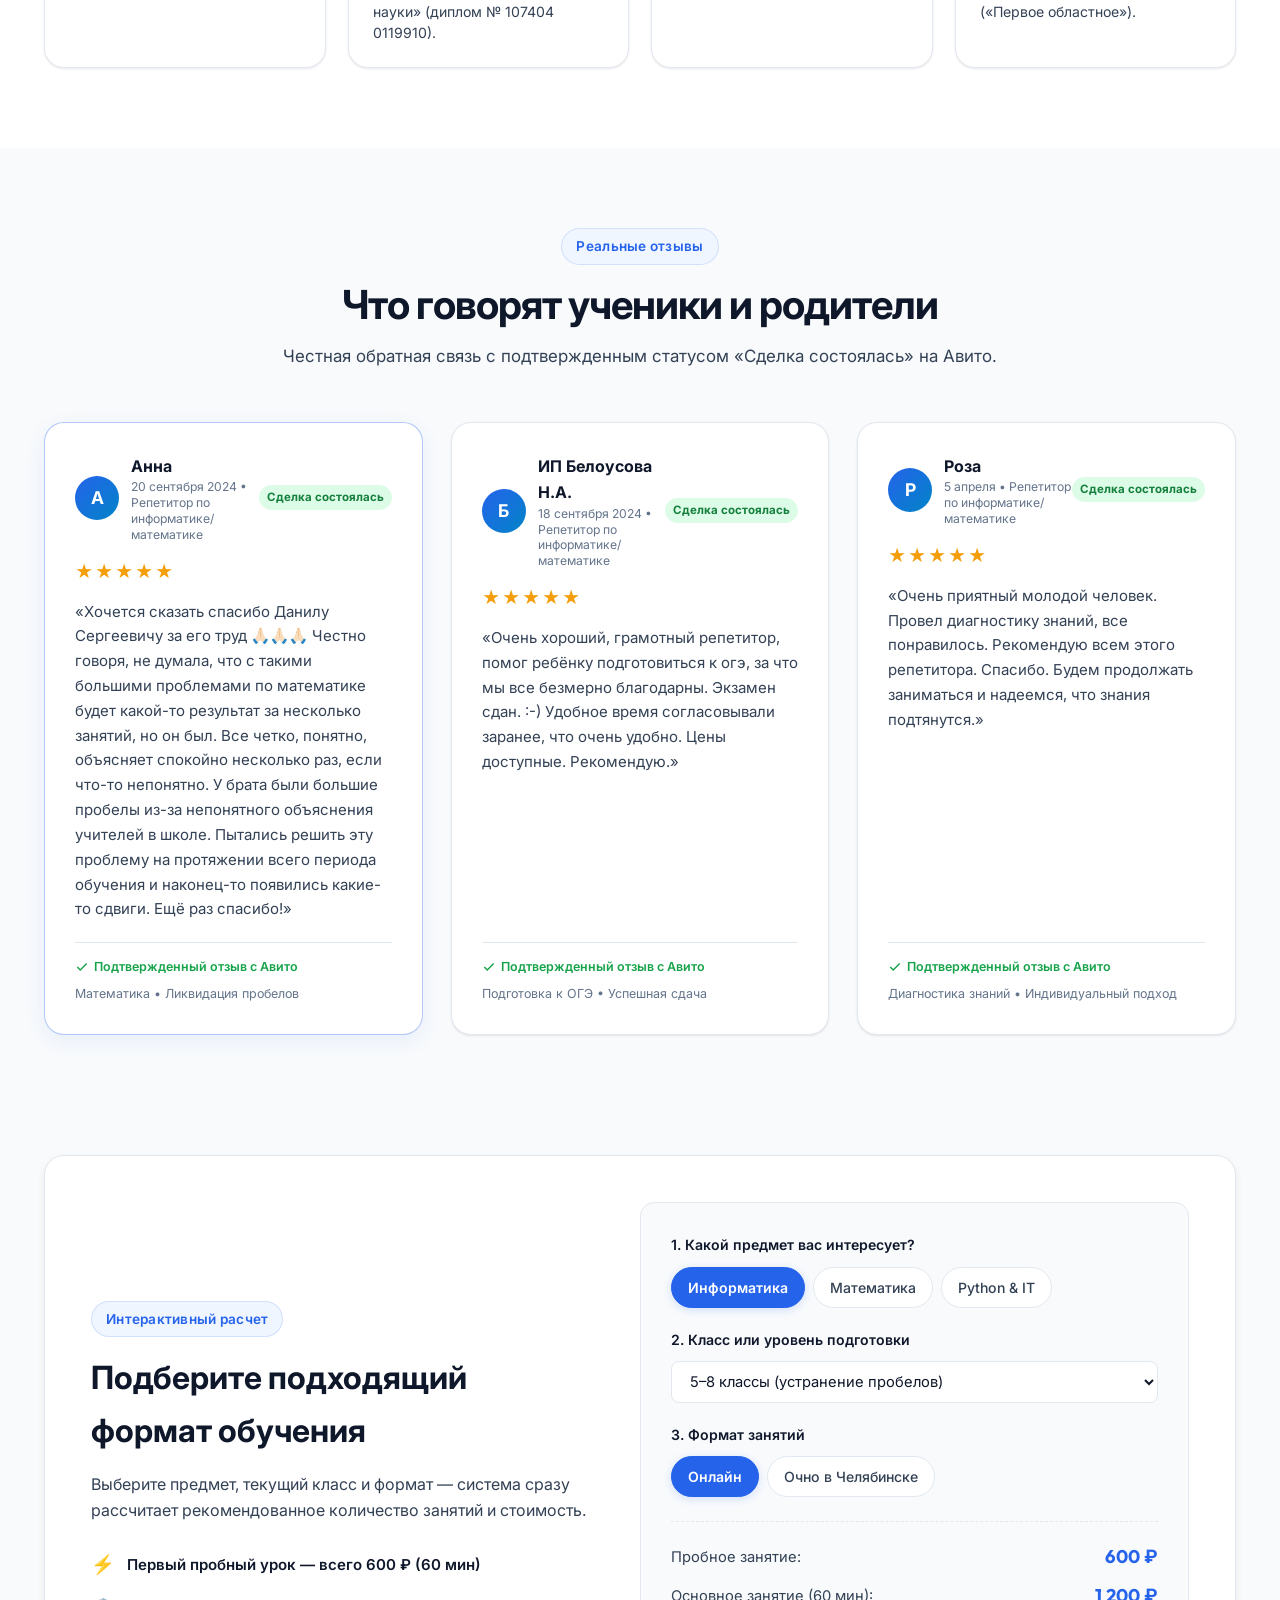
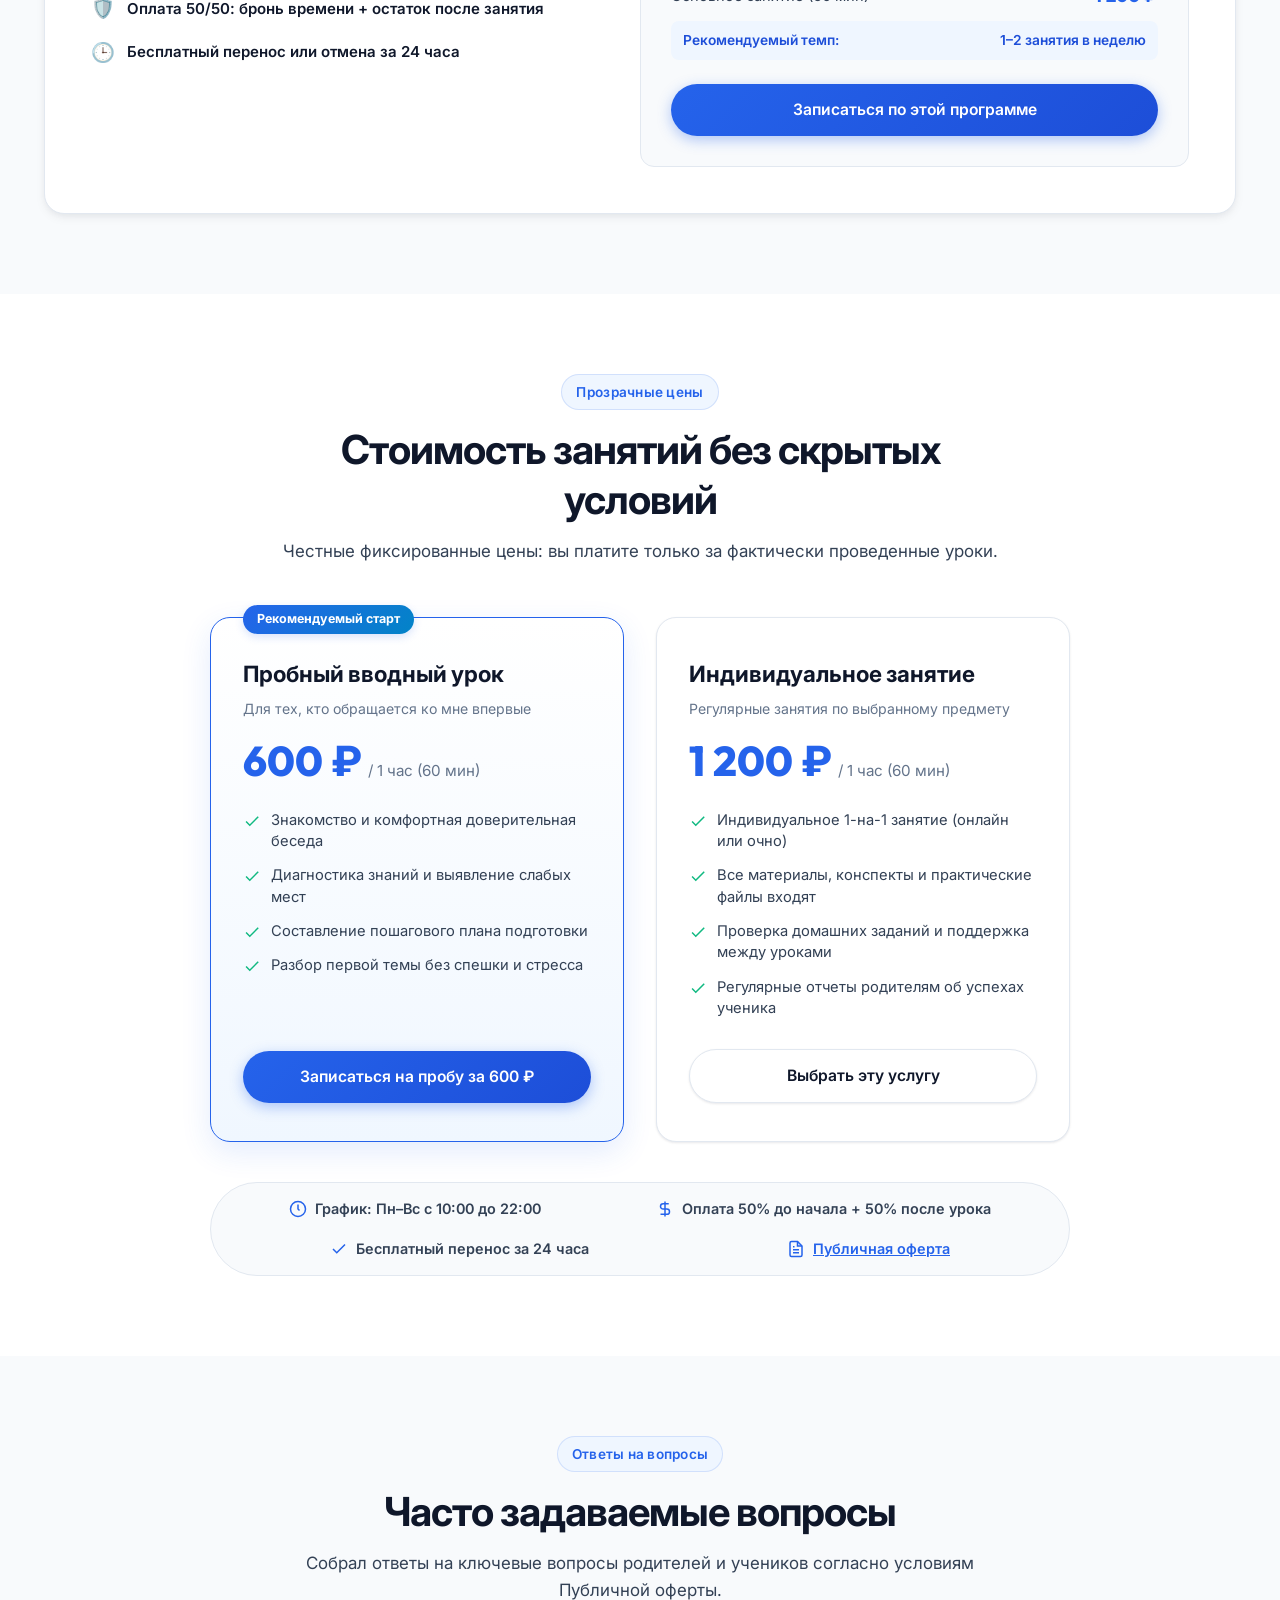
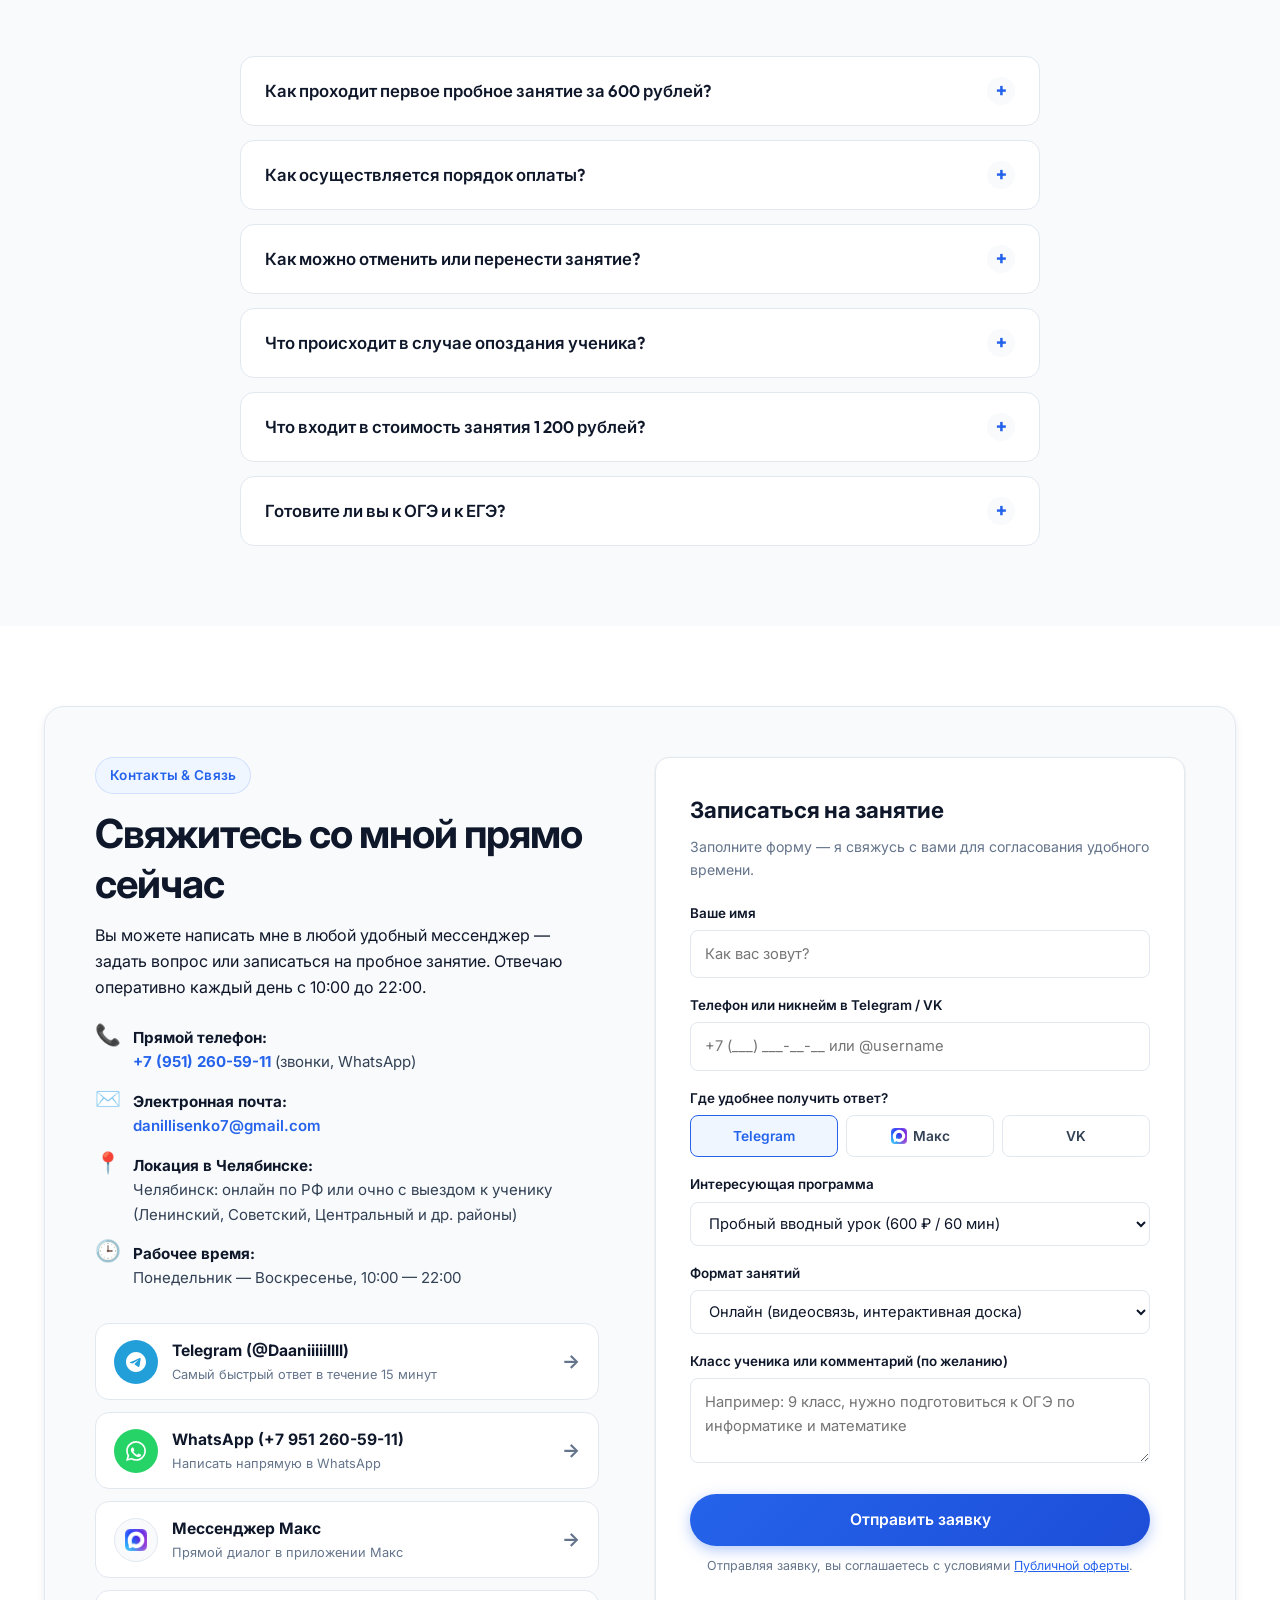
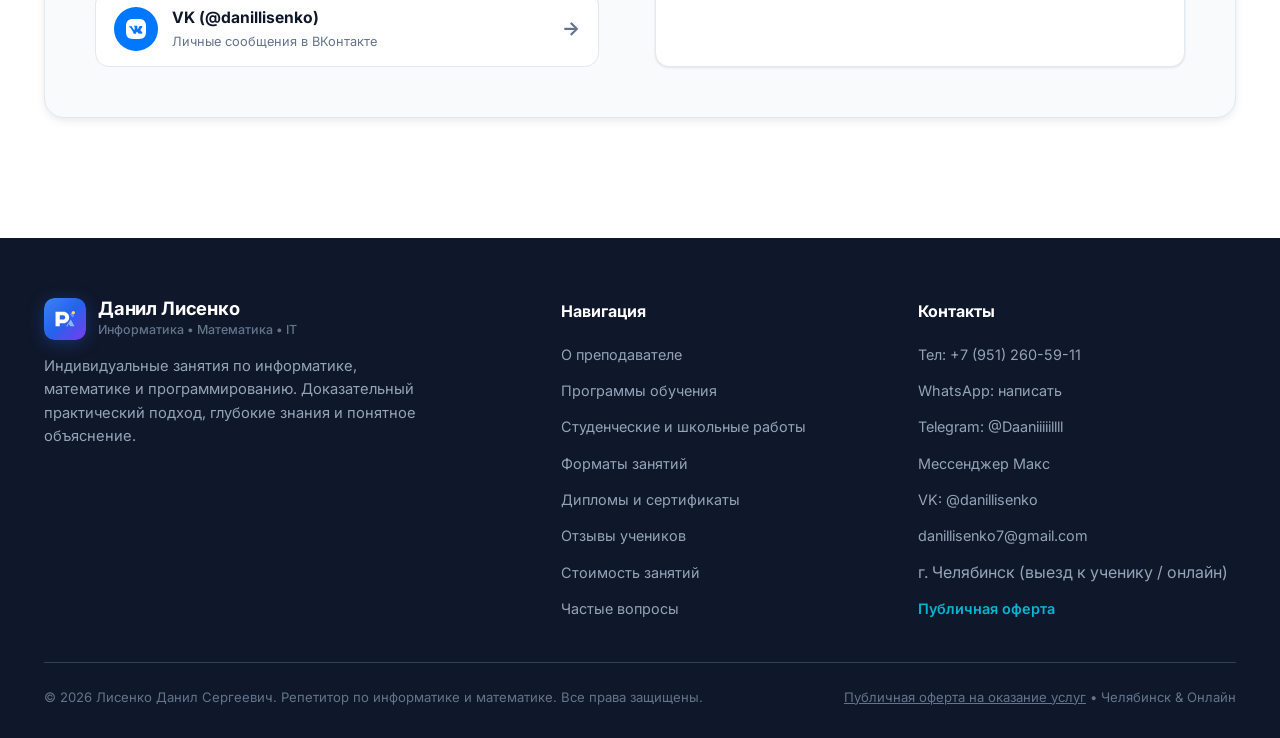
==== commit 87e91577: "Update education photo with graduation, update academic help author avatar, and remove map block" ====
--- a/index.html
+++ b/index.html
@@ -525,7 +525,7 @@
         <!-- Карточка автора и квалификации -->
         <div class="academic-author-card fade-in-on-scroll">
           <div class="academic-author-avatar">
-            <img src="images/danil-portrait.jpg" alt="Данил Сергеевич Лисенко">
+            <img src="images/danil-academic.png" alt="Данил Сергеевич Лисенко">
           </div>
           <div class="academic-author-info">
             <div class="academic-author-tag">Экспертная поддержка по точным наукам и IT</div>
@@ -811,8 +811,24 @@
         </div>
 
         <div class="docs-showcase-grid">
-          <!-- Документ 1: Диплом бакалавра ЮУрГУ -->
-          <div class="doc-card fade-in-on-scroll" data-lightbox="images/diploma-susu.jpg" data-caption="Диплом бакалавра ЮУрГУ: Фундаментальная информатика и информационные технологии (2022–2026)">
+          <!-- Документ 1: Фотография с вручения дипломов в ЮУрГУ -->
+          <div class="doc-card featured-doc fade-in-on-scroll" data-lightbox="images/danil-graduation.png" data-caption="Выпускник ЮУрГУ: Данил Сергеевич Лисенко на вручении дипломов на фоне главного корпуса Южно-Уральского государственного университета">
+            <div class="doc-preview-wrapper">
+              <img src="images/danil-graduation.png" alt="Данил Лисенко на вручении дипломов ЮУрГУ" loading="lazy" style="object-position: center 15%;">
+              <div class="doc-zoom-overlay">
+                <svg width="24" height="24" viewBox="0 0 24 24" fill="none" stroke="currentColor" stroke-width="2"><circle cx="11" cy="11" r="8"></circle><line x1="21" y1="21" x2="16.65" y2="16.65"></line><line x1="11" y1="8" x2="11" y2="14"></line><line x1="8" y1="11" x2="14" y2="11"></line></svg>
+                <span>Нажмите для увеличения</span>
+              </div>
+            </div>
+            <div class="doc-info">
+              <div class="doc-type">Выпускник ЮУрГУ</div>
+              <h3 class="doc-title">Вручение дипломов ЮУрГУ</h3>
+              <p class="doc-sub">Данил Сергеевич Лисенко в мантии выпускника с дипломами на фоне главного корпуса Южно-Уральского государственного университета.</p>
+            </div>
+          </div>
+
+          <!-- Документ 2: Диплом бакалавра ЮУрГУ -->
+          <div class="doc-card fade-in-on-scroll delay-1" data-lightbox="images/diploma-susu.jpg" data-caption="Диплом бакалавра ЮУрГУ: Фундаментальная информатика и информационные технологии (2022–2026)">
             <div class="doc-preview-wrapper">
               <img src="images/diploma-susu.jpg" alt="Диплом бакалавра ЮУрГУ Данила Лисенко" loading="lazy">
               <div class="doc-zoom-overlay">
@@ -823,12 +839,12 @@
             <div class="doc-info">
               <div class="doc-type">Высшее профильное образование</div>
               <h3 class="doc-title">Диплом бакалавра ЮУрГУ</h3>
-              <p class="doc-sub">«Фундаментальная информатика и информационные технологии», программа «Информатика и компьютерные науки» (2022–2026 гг., диплом № 107404 0119910).</p>
-            </div>
-          </div>
-
-          <!-- Документ 2: Сертификат Иннополис Python -->
-          <div class="doc-card fade-in-on-scroll delay-1" data-lightbox="images/certificate-innopolis.png" data-caption="Сертификат Университета Иннополис: Программа повышения квалификации Python-разработка (2024)">
+              <p class="doc-sub">«Фундаментальная информатика и информационные технологии», программа «Информатика и компьютерные науки» (диплом № 107404 0119910).</p>
+            </div>
+          </div>
+
+          <!-- Документ 3: Сертификат Иннополис Python -->
+          <div class="doc-card fade-in-on-scroll delay-2" data-lightbox="images/certificate-innopolis.png" data-caption="Сертификат Университета Иннополис: Программа повышения квалификации Python-разработка (2024)">
             <div class="doc-preview-wrapper">
               <img src="images/certificate-innopolis.png" alt="Сертификат Университета Иннополис Python разработка" loading="lazy">
               <div class="doc-zoom-overlay">
@@ -843,8 +859,8 @@
             </div>
           </div>
 
-          <!-- Документ 3: Академия TOP и сюжет ТВ -->
-          <div class="doc-card fade-in-on-scroll delay-2" data-lightbox="images/danil-tv.jpg" data-caption="Телеканал Первое областное: Данил Лисенко в роли преподавателя Компьютерной Академии">
+          <!-- Документ 4: Академия TOP и сюжет ТВ -->
+          <div class="doc-card fade-in-on-scroll delay-3" data-lightbox="images/danil-tv.jpg" data-caption="Телеканал Первое областное: Данил Лисенко в роли преподавателя Компьютерной Академии">
             <div class="doc-preview-wrapper">
               <img src="images/danil-tv.jpg" alt="Данил Лисенко на ТВ Первое областное" loading="lazy">
               <div class="doc-zoom-overlay">
@@ -1383,30 +1399,6 @@
                 Отправляя заявку, вы соглашаетесь с условиями <a href="oferta.html" target="_blank" style="color:var(--primary); text-decoration:underline;">Публичной оферты</a>.
               </p>
             </form>
-          </div>
-        </div>
-
-        <!-- Интерактивная карта расположения -->
-        <div class="map-card-wrapper fade-in-on-scroll">
-          <div class="map-header">
-            <div>
-              <h3>География очных занятий и выезда</h3>
-              <p>г. Челябинск: очные уроки проводятся с выездом на дом к ученику (Ленинский, Советский, Центральный и др. районы) или дистанционно онлайн</p>
-            </div>
-            <a href="https://yandex.ru/maps/?text=Челябинск" target="_blank" rel="noopener" class="btn-secondary map-route-btn">
-              Челябинск на Яндекс Картах →
-            </a>
-          </div>
-          <div class="map-frame-box">
-            <iframe 
-              src="https://yandex.ru/map-widget/v1/?ll=61.402554%2C55.159902&z=12" 
-              width="100%" 
-              height="380" 
-              frameborder="0" 
-              allowfullscreen="true" 
-              loading="lazy"
-              title="Челябинск на карте">
-            </iframe>
           </div>
         </div>
       </div>
--- a/styles.css
+++ b/styles.css
@@ -1121,6 +1121,7 @@
   width: 100%;
   height: 100%;
   object-fit: cover;
+  object-position: center 15%;
 }
 
 .academic-author-info {
@@ -1574,8 +1575,8 @@
 
 .docs-showcase-grid {
   display: grid;
-  grid-template-columns: repeat(3, 1fr);
-  gap: 28px;
+  grid-template-columns: repeat(4, 1fr);
+  gap: 22px;
 }
 
 .doc-card {
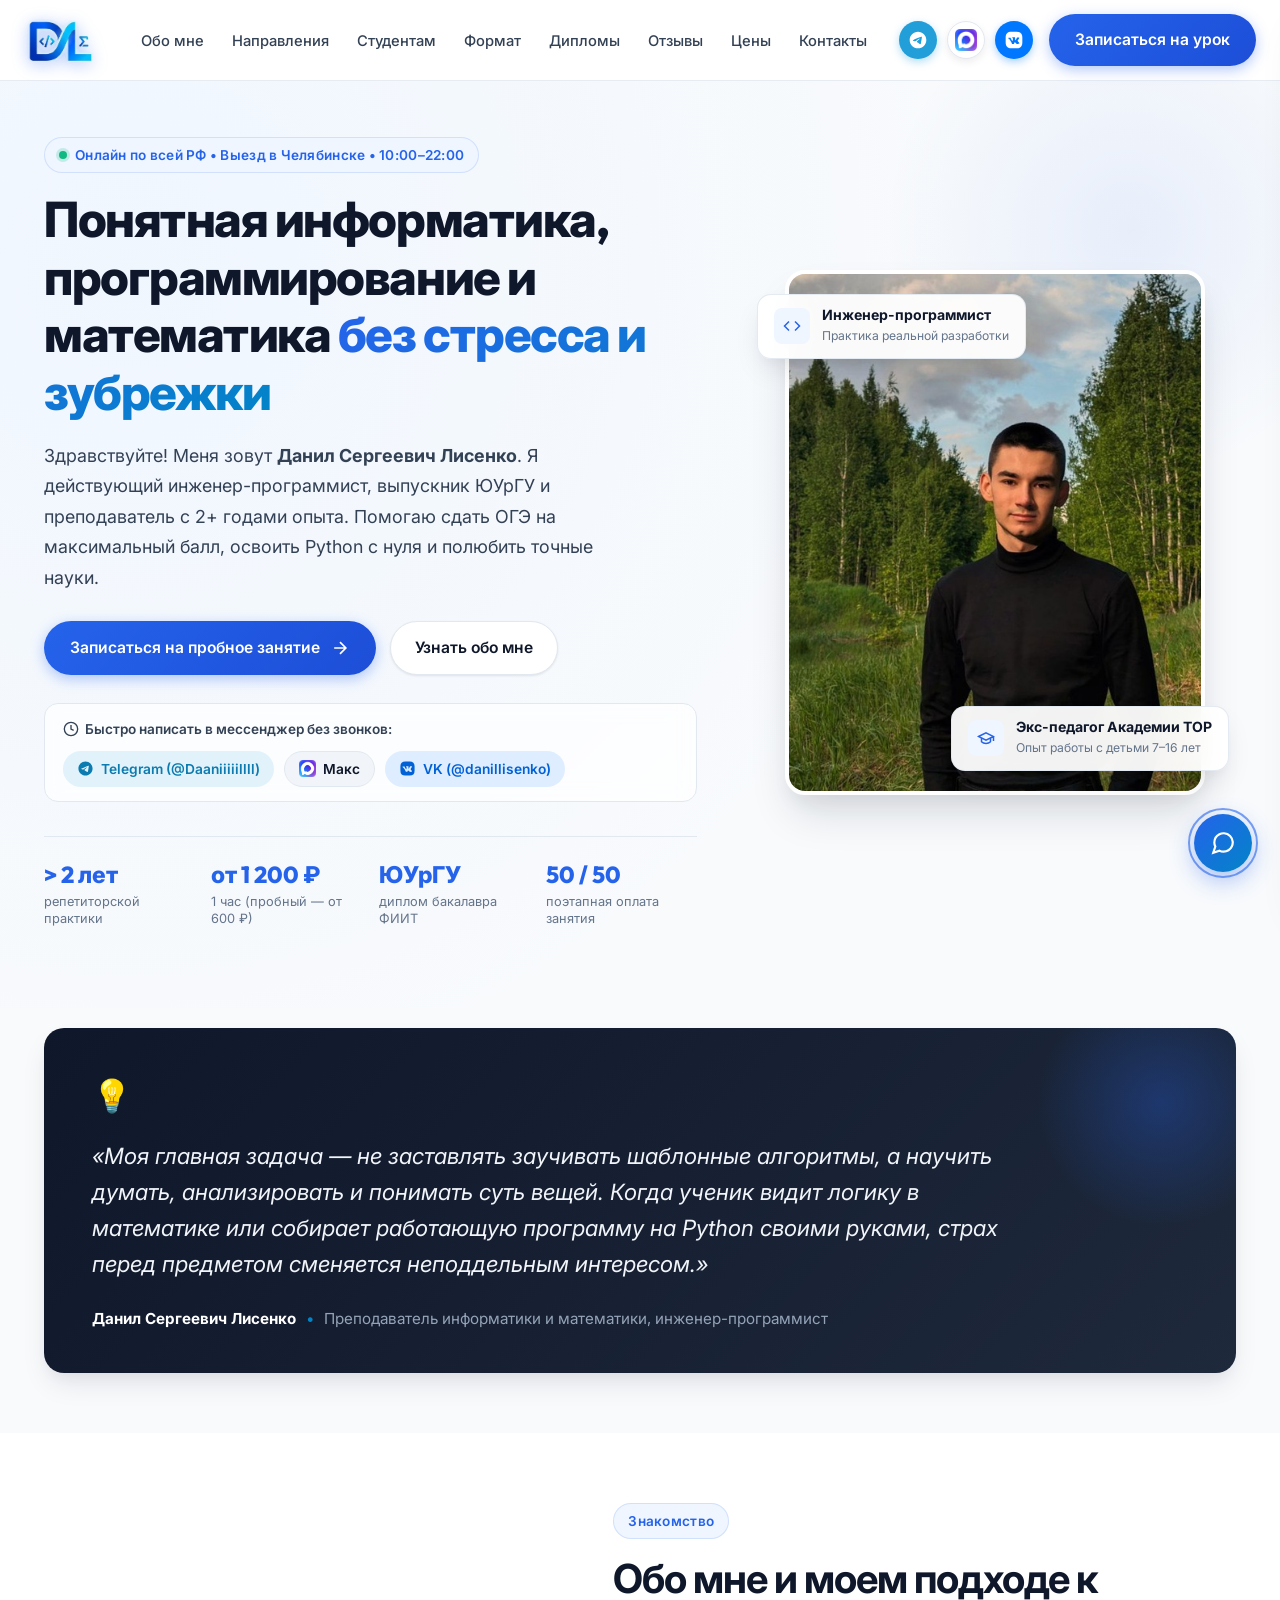
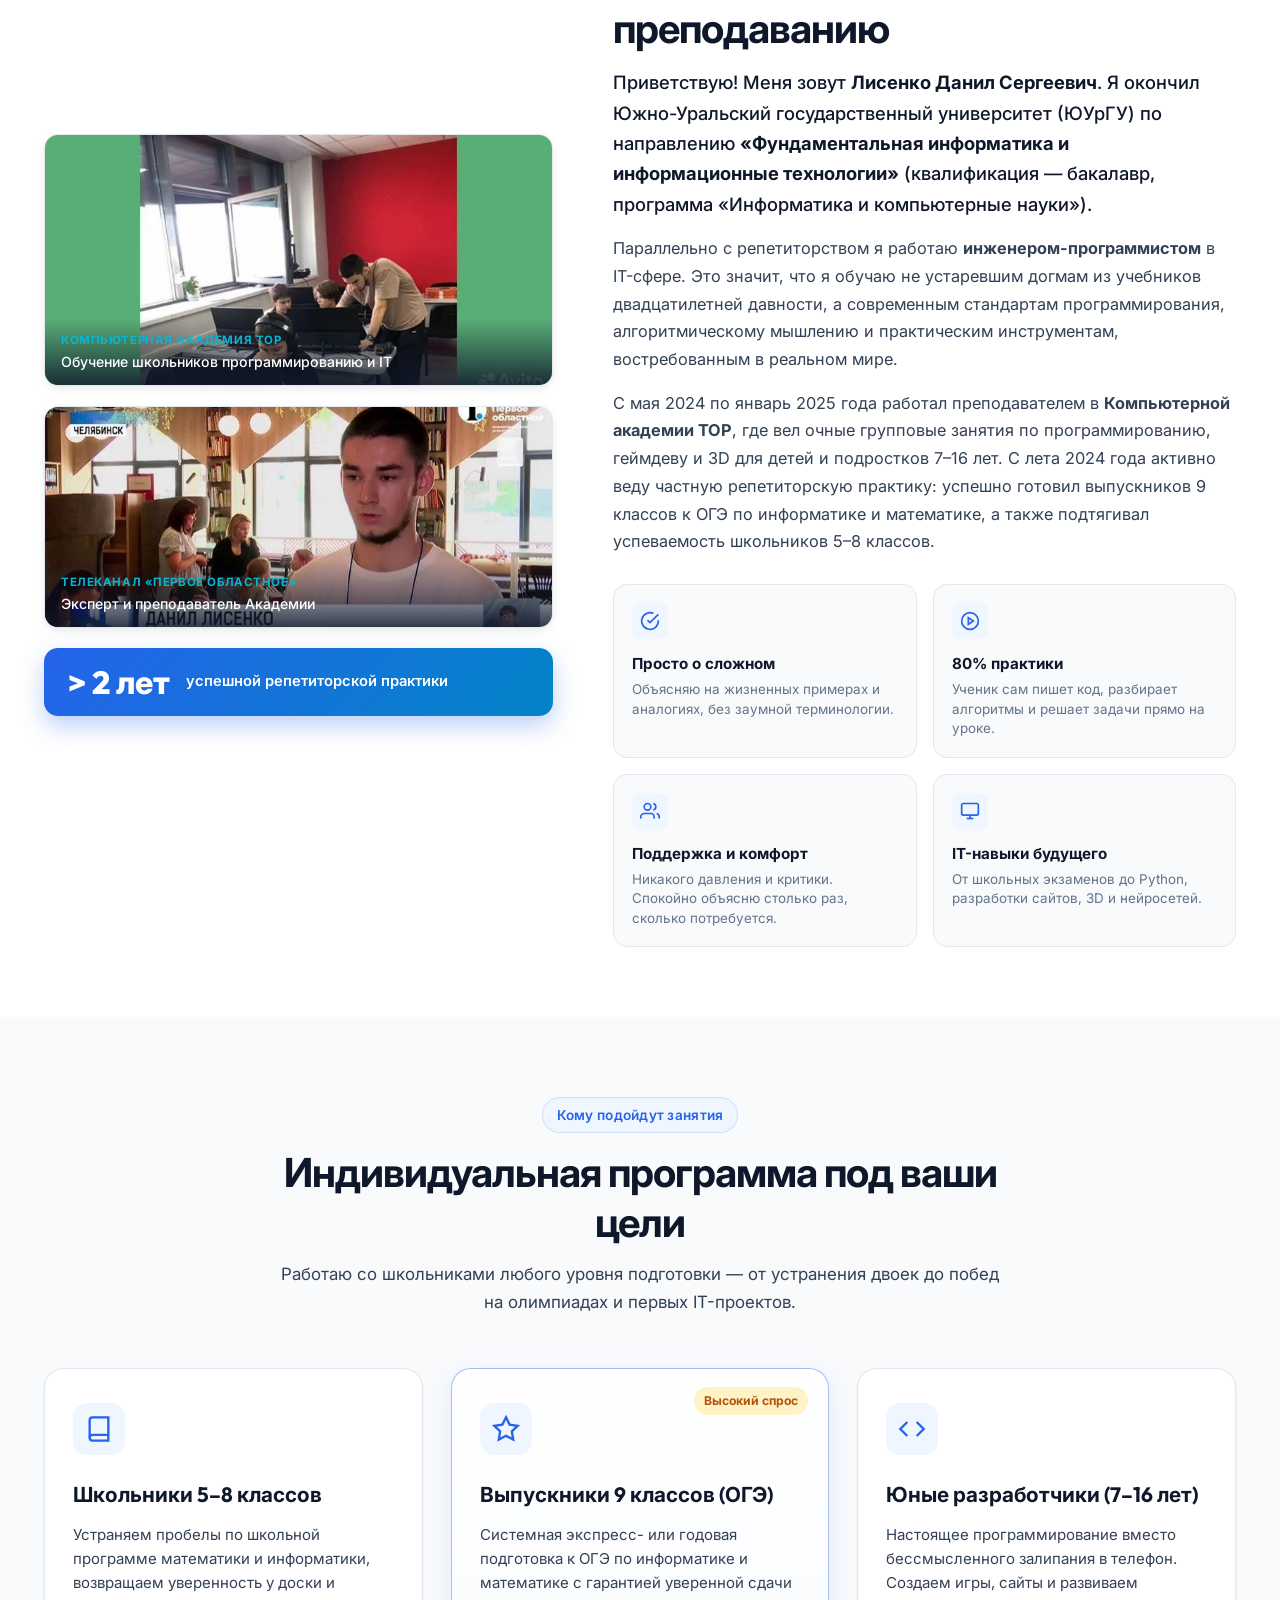
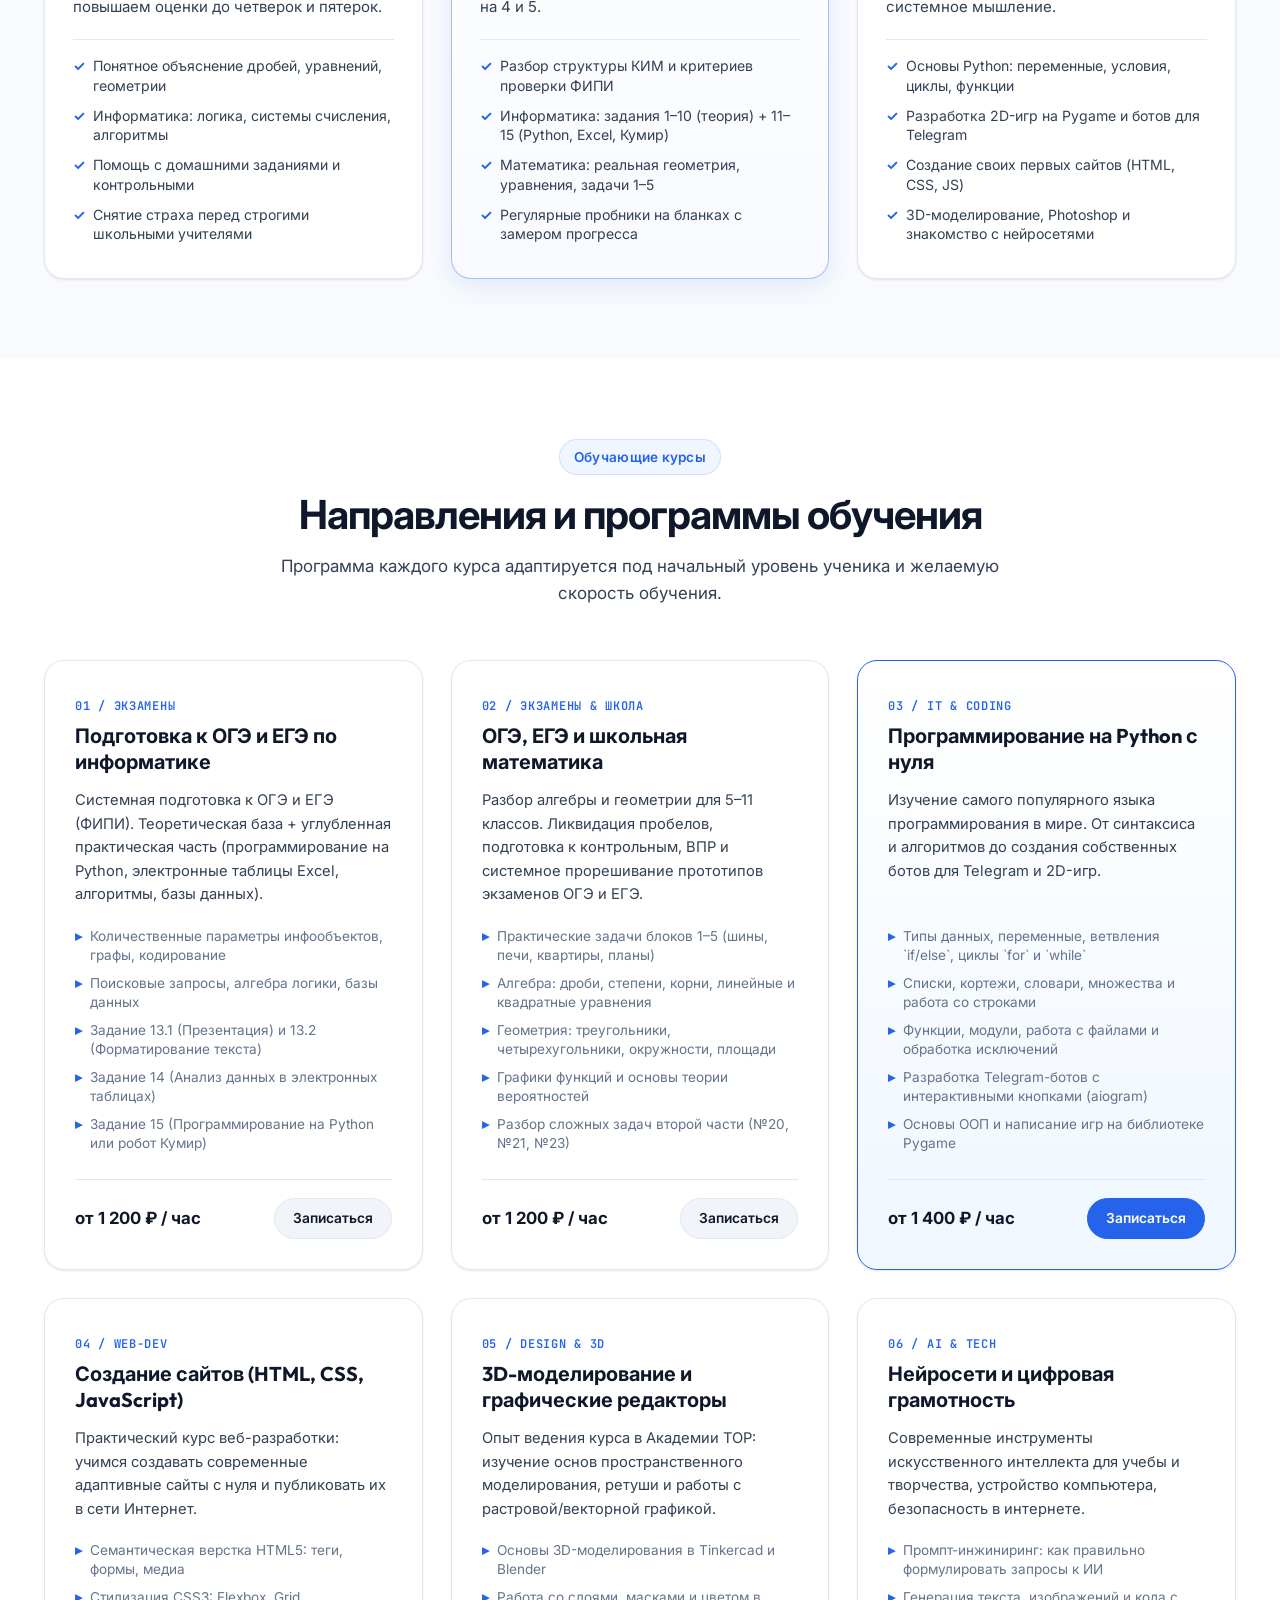
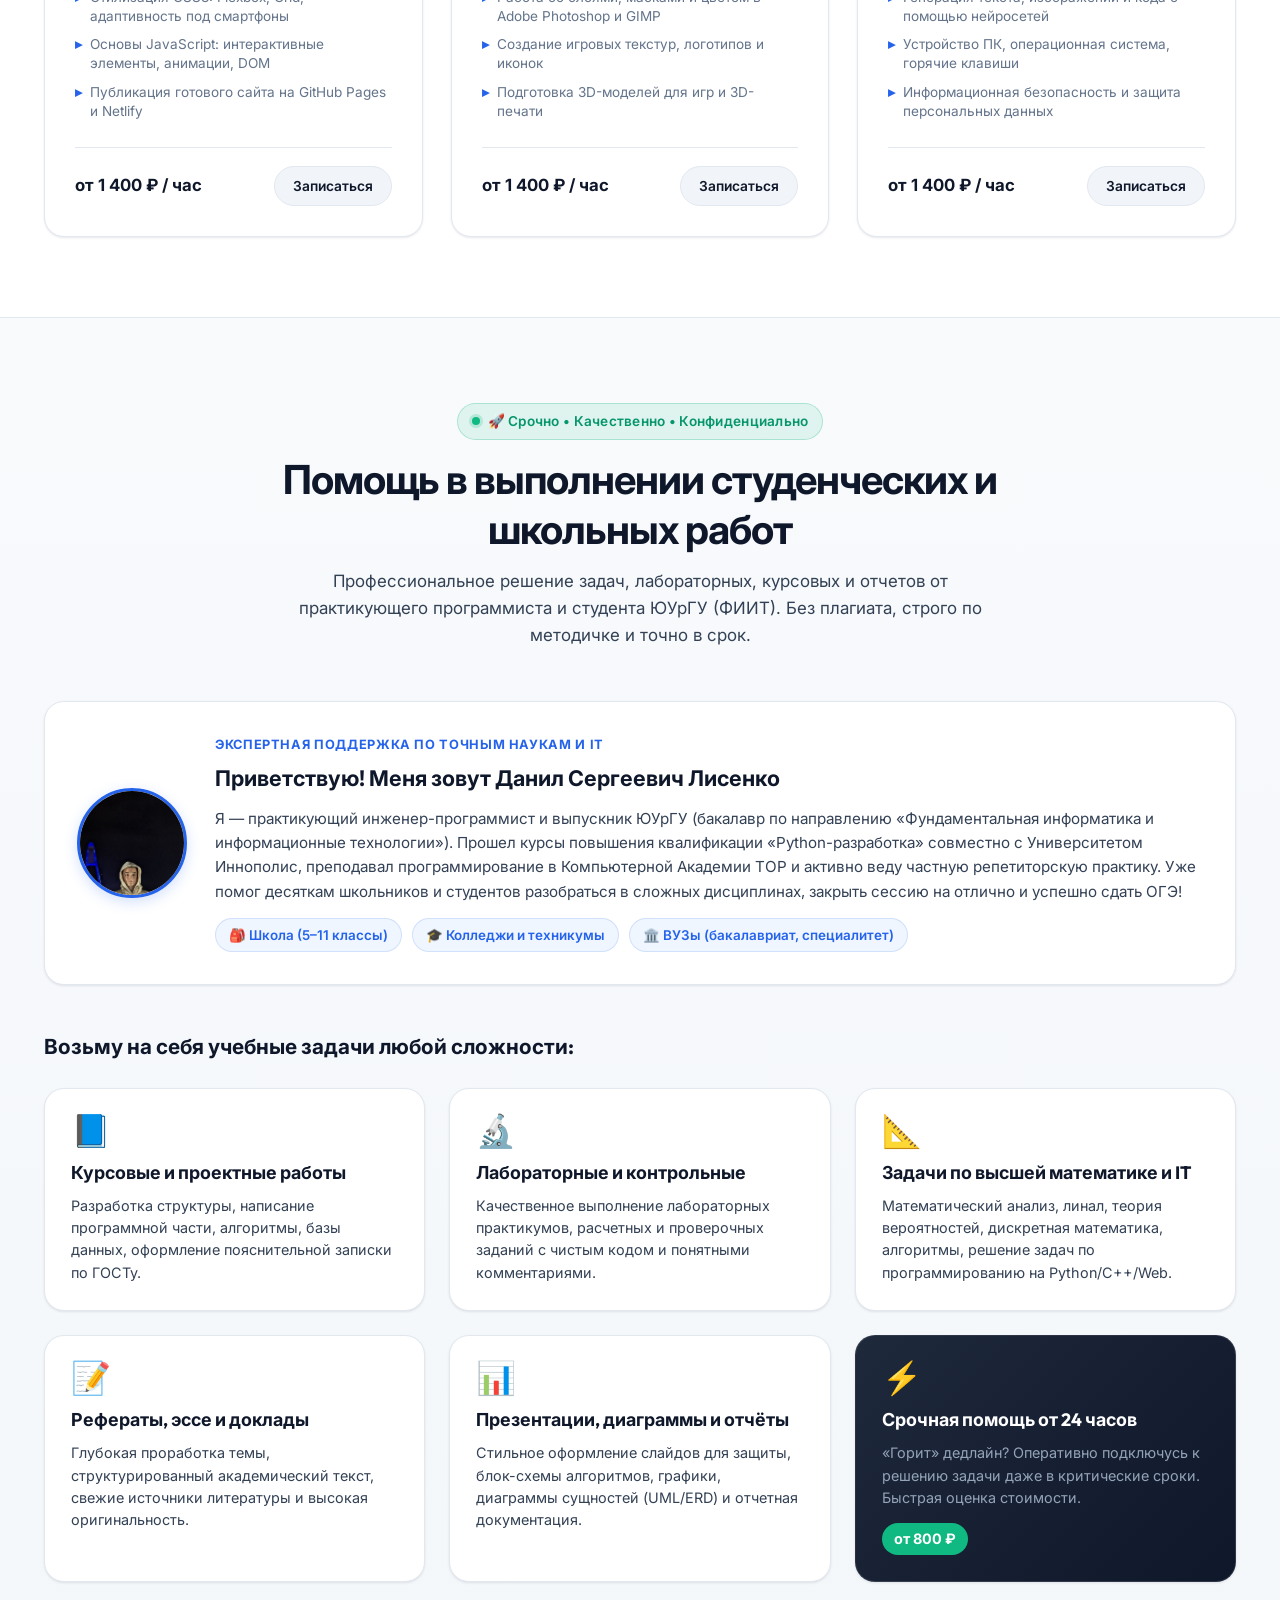
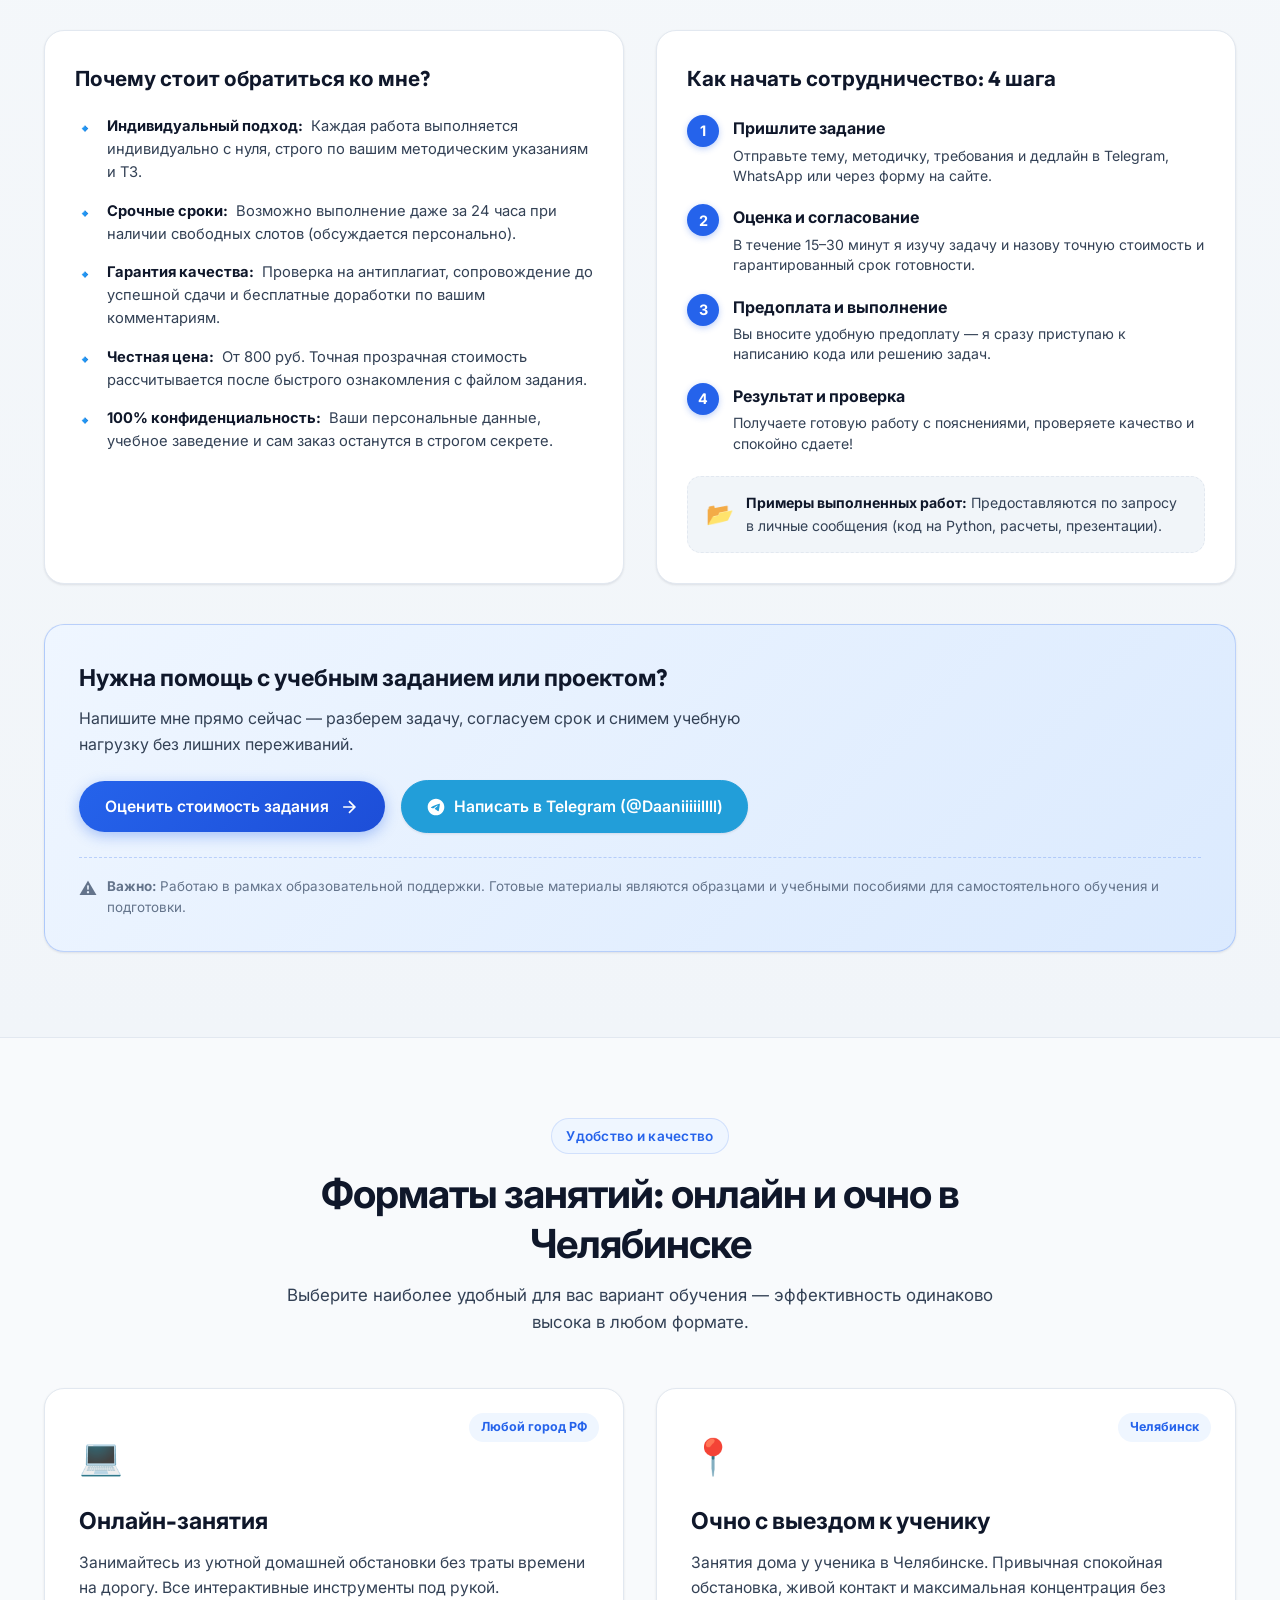
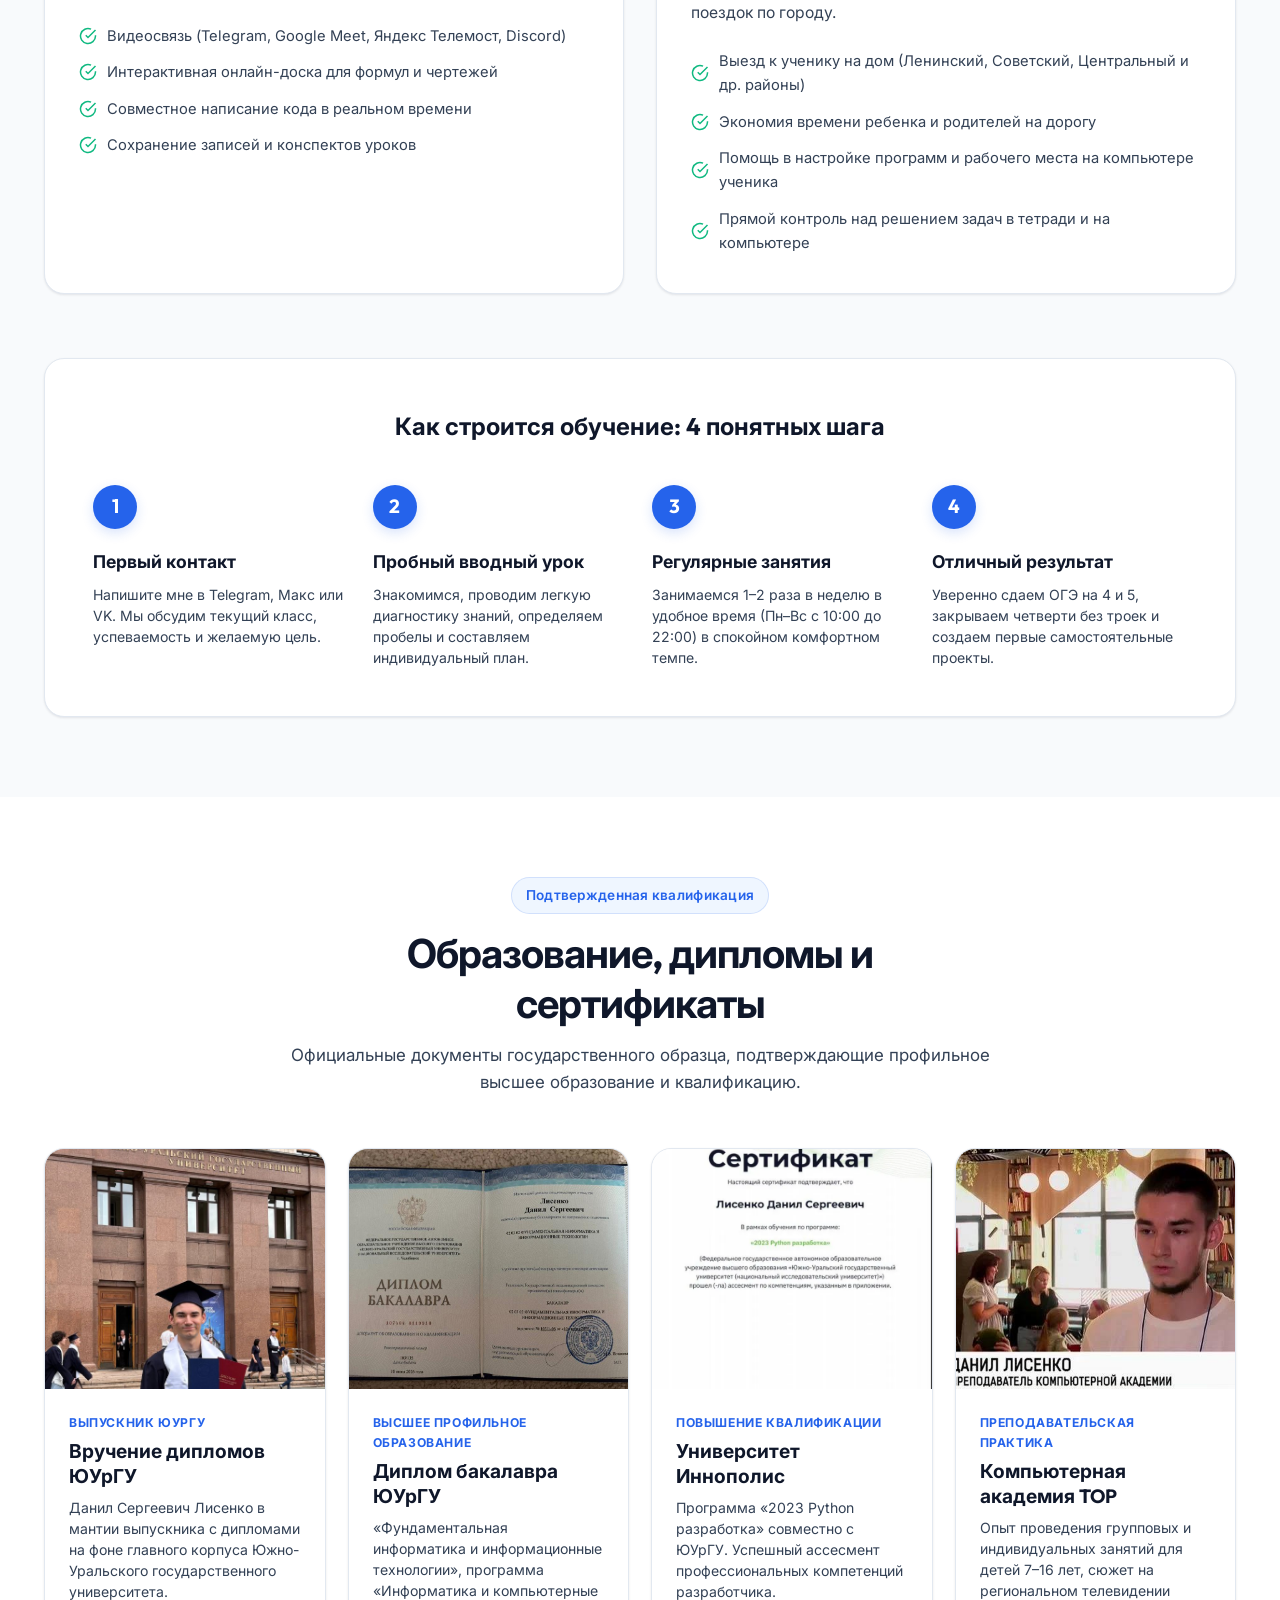
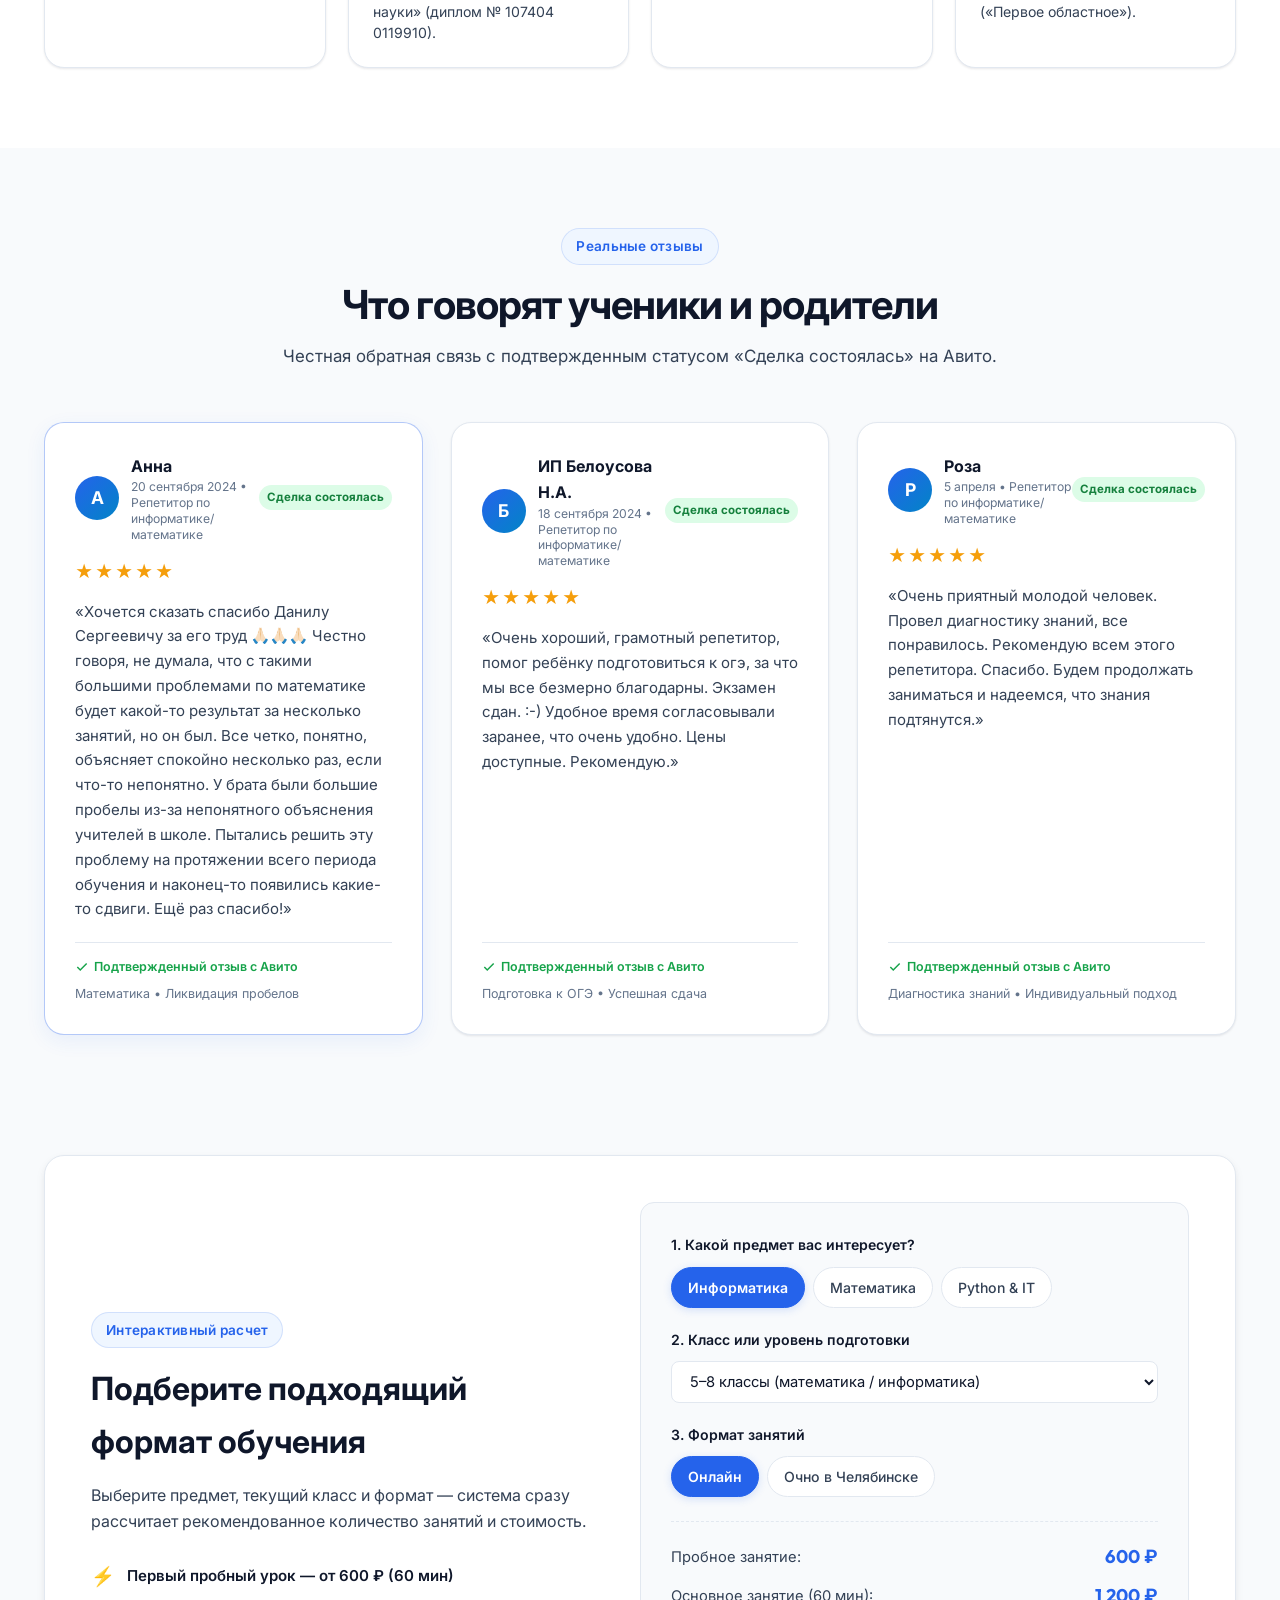
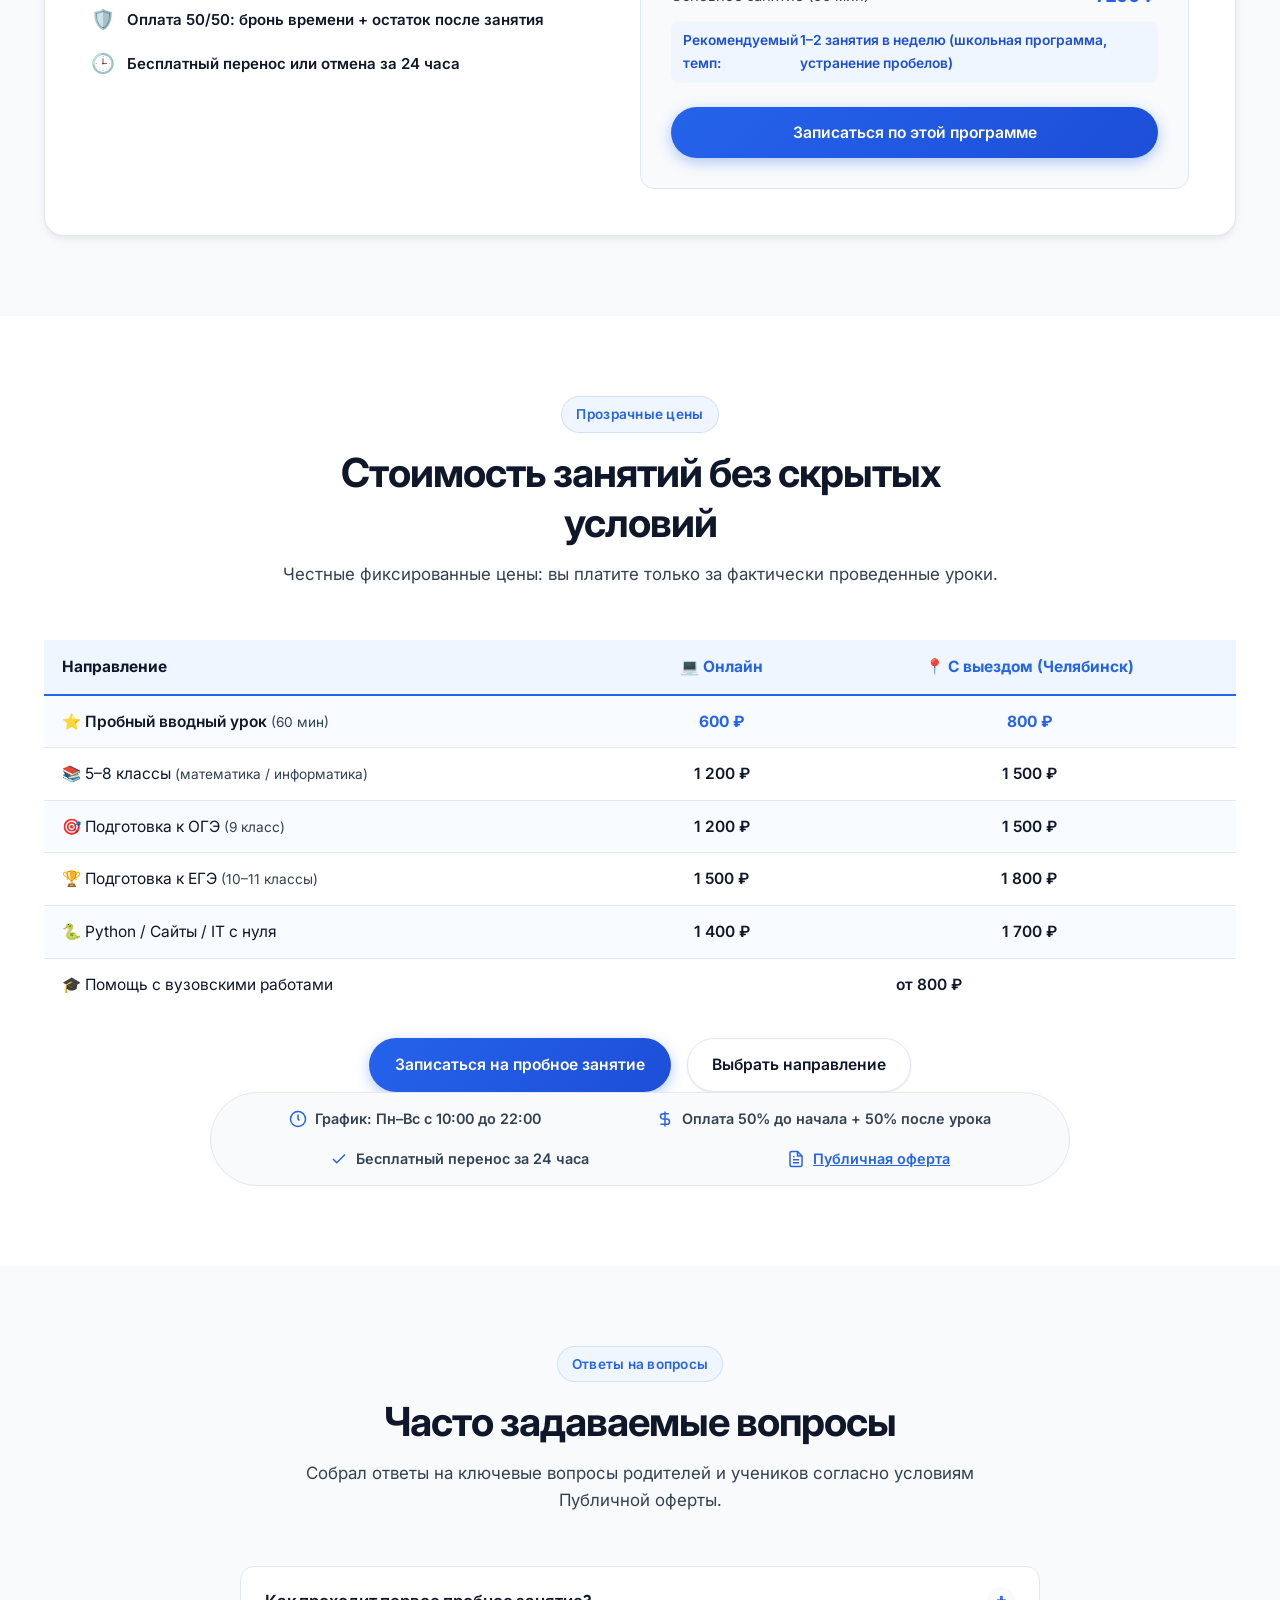
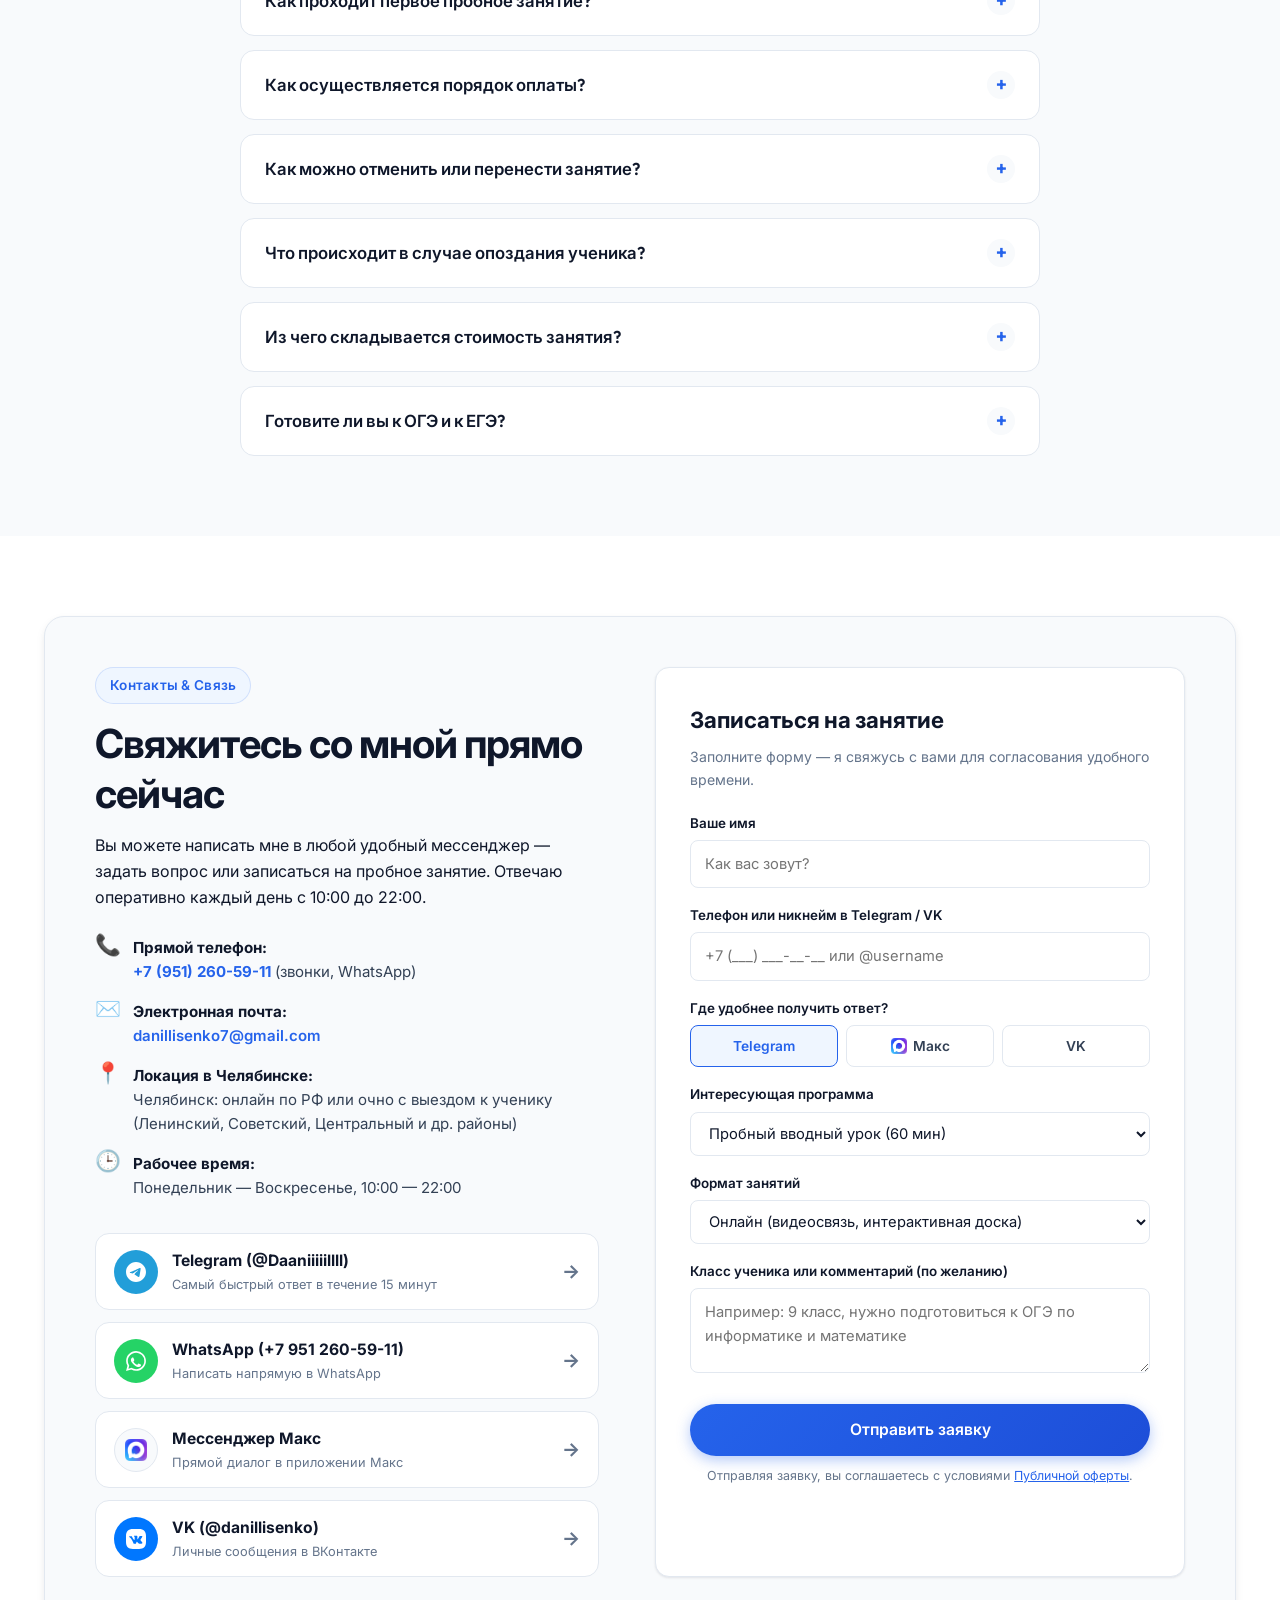
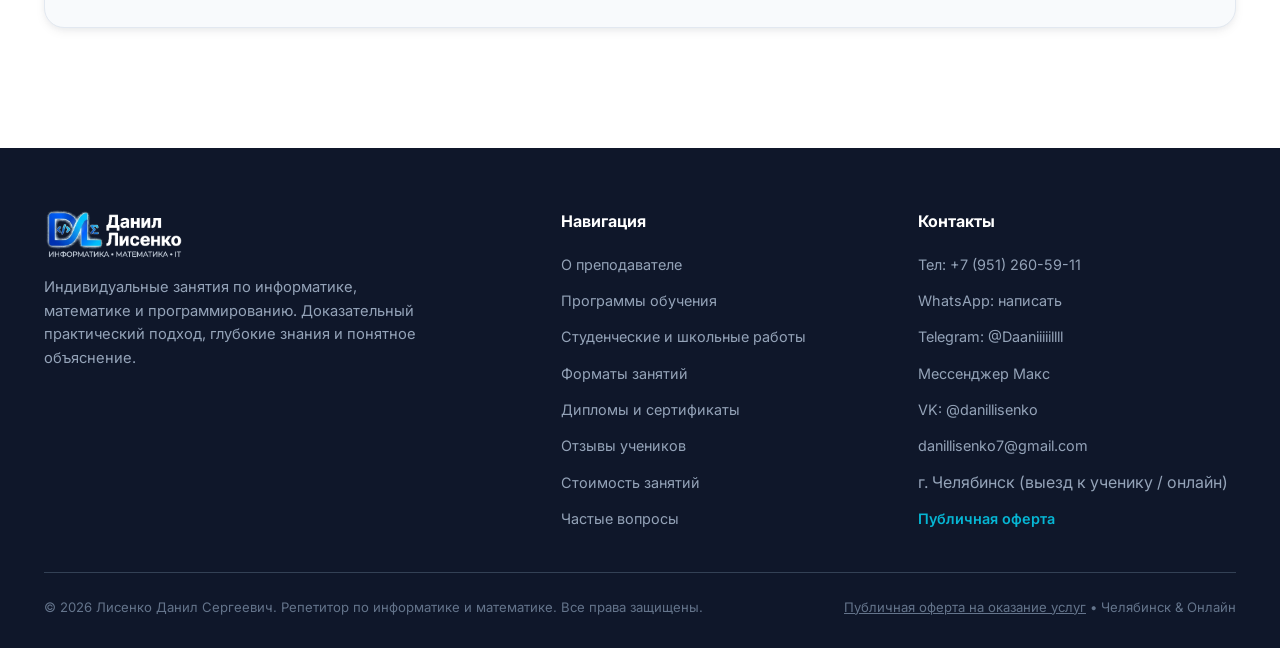
==== commit e27ed04a: "Update logo branding, pricing, calculator, preloader, and offer agreement" ====
--- a/index.html
+++ b/index.html
@@ -23,20 +23,118 @@
   <link href="https://fonts.googleapis.com/css2?family=Inter:wght@300;400;500;600;700;800&family=Outfit:wght@400;500;600;700;800&family=JetBrains+Mono:wght@400;500;600&display=swap" rel="stylesheet">
 
   <link rel="stylesheet" href="styles.css">
+
+  <style>
+    /* ======= PRELOADER ======= */
+    #preloader {
+      position: fixed;
+      inset: 0;
+      z-index: 99999;
+      background: #0f172a;
+      display: flex;
+      flex-direction: column;
+      align-items: center;
+      justify-content: center;
+      gap: 32px;
+      transition: opacity 0.5s ease, visibility 0.5s ease;
+    }
+    #preloader.hidden {
+      opacity: 0;
+      visibility: hidden;
+      pointer-events: none;
+    }
+    .preloader-logo {
+      width: 310px;
+      max-width: 85vw;
+      height: auto;
+      animation: preloader-pulse 1.8s ease-in-out infinite;
+      filter: drop-shadow(0 0 24px rgba(59,130,246,0.35));
+    }
+    @keyframes preloader-pulse {
+      0%, 100% { transform: scale(1); opacity: 1; }
+      50%       { transform: scale(1.04); opacity: 0.85; }
+    }
+    .preloader-bar-wrap {
+      width: 260px;
+      max-width: 70vw;
+      background: rgba(255,255,255,0.08);
+      border-radius: 999px;
+      height: 5px;
+      overflow: hidden;
+    }
+    .preloader-bar {
+      height: 100%;
+      width: 0%;
+      border-radius: 999px;
+      background: linear-gradient(90deg, #2563eb, #38bdf8, #2563eb);
+      background-size: 200% 100%;
+      animation: preloader-shimmer 1.4s linear infinite;
+      transition: width 0.3s ease;
+    }
+    @keyframes preloader-shimmer {
+      0%   { background-position: 100% 0; }
+      100% { background-position: -100% 0; }
+    }
+    .preloader-hint {
+      font-family: 'Inter', sans-serif;
+      font-size: 0.78rem;
+      color: rgba(148,163,184,0.7);
+      letter-spacing: 0.06em;
+      text-transform: uppercase;
+    }
+  </style>
 </head>
 <body>
+
+  <!-- ========== PRELOADER ========== -->
+  <div id="preloader">
+    <img src="images/logo-full-dark.png" alt="Данил Лисенко" class="preloader-logo">
+    <div class="preloader-bar-wrap">
+      <div class="preloader-bar" id="preloaderBar"></div>
+    </div>
+    <span class="preloader-hint">Загрузка сайта…</span>
+  </div>
+
+  <script>
+    (function () {
+      var bar = document.getElementById('preloaderBar');
+      var loader = document.getElementById('preloader');
+      var progress = 0;
+
+      // Плавно наполняем шкалу до 85% пока страница грузится
+      var ticker = setInterval(function () {
+        if (progress < 85) {
+          progress += (85 - progress) * 0.07;
+          bar.style.width = progress.toFixed(1) + '%';
+        }
+      }, 60);
+
+      // По завершению загрузки — быстро добиваем до 100% и скрываем
+      window.addEventListener('load', function () {
+        clearInterval(ticker);
+        progress = 100;
+        bar.style.width = '100%';
+        setTimeout(function () {
+          loader.classList.add('hidden');
+        }, 350);
+      });
+
+      // Страховка: скрываем через 5 сек в любом случае
+      setTimeout(function () {
+        clearInterval(ticker);
+        bar.style.width = '100%';
+        loader.classList.add('hidden');
+      }, 5000);
+    })();
+  </script>
 
   <!-- ==========================================================================
        ВЕРХНЯЯ ШАПКА САЙТА (HEADER)
        ========================================================================== -->
   <header class="site-header" id="header">
     <div class="container header-container">
-      <a href="#" class="logo-wrapper">
-        <img src="images/logo.svg" alt="Логотип Данил Лисенко" class="site-logo-img" width="42" height="42">
-        <div class="logo-text">
-          <span class="logo-name">Данил Лисенко</span>
-          <span class="logo-sub">Информатика • Математика • IT</span>
-        </div>
+      <a href="#" class="logo-wrapper" title="Данил Лисенко — Информатика • Математика • IT">
+        <img src="images/logo-dl.png" alt="Данил Лисенко" class="site-logo-img" style="height:48px; width:auto; border-radius:0;">
       </a>
 
       <!-- Основная навигация -->
@@ -104,8 +202,8 @@
           </p>
 
           <div class="hero-actions">
-            <button class="btn-primary" data-open-modal data-service-type="Пробный вводный урок (600 ₽)">
-              <span>Записаться на пробный урок — 600 ₽</span>
+            <button class="btn-primary" data-open-modal data-service-type="Пробный вводный урок">
+              <span>Записаться на пробное занятие</span>
               <svg width="20" height="20" viewBox="0 0 24 24" fill="none" stroke="currentColor" stroke-width="2"><path d="M5 12h14M12 5l7 7-7 7"/></svg>
             </button>
             <a href="#about" class="btn-secondary">Узнать обо мне</a>
@@ -140,8 +238,8 @@
               <span class="stat-label">репетиторской практики</span>
             </div>
             <div class="stat-item">
-              <span class="stat-number">1 200 ₽</span>
-              <span class="stat-label">1 час (пробный — 600 ₽)</span>
+              <span class="stat-number">от 1 200 ₽</span>
+              <span class="stat-label">1 час (пробный — от 600 ₽)</span>
             </div>
             <div class="stat-item">
               <span class="stat-number">ЮУрГУ</span>
@@ -391,8 +489,8 @@
               <li>Задание 15 (Программирование на Python или робот Кумир)</li>
             </ul>
             <div class="program-footer">
-              <span class="program-price">1 200 ₽ / час</span>
-              <button class="btn-card-action" data-open-modal data-service-type="Подготовка к ОГЭ по информатике">Записаться</button>
+              <span class="program-price">от 1 200 ₽ / час</span>
+              <button class="btn-card-action" data-open-modal data-service-type="Подготовка к ОГЭ и ЕГЭ по информатике">Записаться</button>
             </div>
           </div>
 
@@ -413,8 +511,8 @@
               <li>Разбор сложных задач второй части (№20, №21, №23)</li>
             </ul>
             <div class="program-footer">
-              <span class="program-price">1 200 ₽ / час</span>
-              <button class="btn-card-action" data-open-modal data-service-type="Математика и подготовка к ОГЭ">Записаться</button>
+              <span class="program-price">от 1 200 ₽ / час</span>
+              <button class="btn-card-action" data-open-modal data-service-type="ОГЭ, ЕГЭ и школьная математика">Записаться</button>
             </div>
           </div>
 
@@ -435,8 +533,8 @@
               <li>Основы ООП и написание игр на библиотеке Pygame</li>
             </ul>
             <div class="program-footer">
-              <span class="program-price">1 200 ₽ / час</span>
-              <button class="btn-card-action btn-accent" data-open-modal data-service-type="Программирование на Python">Записаться</button>
+              <span class="program-price">от 1 400 ₽ / час</span>
+              <button class="btn-card-action btn-accent" data-open-modal data-service-type="Программирование на Python с нуля">Записаться</button>
             </div>
           </div>
 
@@ -456,7 +554,7 @@
               <li>Публикация готового сайта на GitHub Pages и Netlify</li>
             </ul>
             <div class="program-footer">
-              <span class="program-price">1 200 ₽ / час</span>
+              <span class="program-price">от 1 400 ₽ / час</span>
               <button class="btn-card-action" data-open-modal data-service-type="Создание сайтов (Web)">Записаться</button>
             </div>
           </div>
@@ -477,7 +575,7 @@
               <li>Подготовка 3D-моделей для игр и 3D-печати</li>
             </ul>
             <div class="program-footer">
-              <span class="program-price">1 200 ₽ / час</span>
+              <span class="program-price">от 1 400 ₽ / час</span>
               <button class="btn-card-action" data-open-modal data-service-type="3D-моделирование и графика">Записаться</button>
             </div>
           </div>
@@ -498,7 +596,7 @@
               <li>Информационная безопасность и защита персональных данных</li>
             </ul>
             <div class="program-footer">
-              <span class="program-price">1 200 ₽ / час</span>
+              <span class="program-price">от 1 400 ₽ / час</span>
               <button class="btn-card-action" data-open-modal data-service-type="Нейросети и цифровая грамотность">Записаться</button>
             </div>
           </div>
@@ -531,7 +629,7 @@
             <div class="academic-author-tag">Экспертная поддержка по точным наукам и IT</div>
             <h3 class="academic-author-title">Приветствую! Меня зовут Данил Сергеевич Лисенко</h3>
             <p class="academic-author-bio">
-              Я — практикующий преподаватель и студент 3 курса ЮУрГУ направления «Фундаментальная информатика и информационные технологии». Прошел курсы повышения квалификации «Python-разработка» в ЮУрГУ, преподаю программирование в Компьютерной Академии TOP и веду частную практику. Уже помог десяткам школьников и студентов успешно разобраться в сложных дисциплинах, сдать долги и закрыть сессию на отлично!
+              Я — практикующий инженер-программист и выпускник ЮУрГУ (бакалавр по направлению «Фундаментальная информатика и информационные технологии»). Прошел курсы повышения квалификации «Python-разработка» совместно с Университетом Иннополис, преподавал программирование в Компьютерной Академии TOP и активно веду частную репетиторскую практику. Уже помог десяткам школьников и студентов разобраться в сложных дисциплинах, закрыть сессию на отлично и успешно сдать ОГЭ!
             </p>
             <div class="academic-target-tags">
               <span class="target-tag">🎒 Школа (5–11 классы)</span>
@@ -581,7 +679,7 @@
             <div class="acad-card-icon">⚡</div>
             <h4 class="acad-card-title">Срочная помощь от 24 часов</h4>
             <p class="acad-card-desc">«Горит» дедлайн? Оперативно подключусь к решению задачи даже в критические сроки. Быстрая оценка стоимости.</p>
-            <div class="acad-price-tag">от 500 ₽</div>
+            <div class="acad-price-tag">от 800 ₽</div>
           </div>
         </div>
 
@@ -616,7 +714,7 @@
                 <div class="acad-feature-bullet">🔹</div>
                 <div>
                   <strong>Честная цена:</strong>
-                  <span>От 500 руб. Точная прозрачная стоимость рассчитывается после быстрого ознакомления с файлом задания.</span>
+                  <span>От 800 руб. Точная прозрачная стоимость рассчитывается после быстрого ознакомления с файлом задания.</span>
                 </div>
               </div>
               <div class="acad-feature-item">
@@ -682,7 +780,7 @@
               Напишите мне прямо сейчас — разберем задачу, согласуем срок и снимем учебную нагрузку без лишних переживаний.
             </p>
             <div class="academic-cta-actions">
-              <button class="btn-primary" data-open-modal data-service-type="Помощь с учебной работой (от 500 ₽)">
+              <button class="btn-primary" data-open-modal data-service-type="Помощь с учебной работой (от 800 ₽)">
                 <span>Оценить стоимость задания</span>
                 <svg width="20" height="20" viewBox="0 0 24 24" fill="none" stroke="currentColor" stroke-width="2"><path d="M5 12h14M12 5l7 7-7 7"/></svg>
               </button>
@@ -779,7 +877,7 @@
 
             <div class="process-step-card fade-in-on-scroll delay-1">
               <div class="step-num-circle">2</div>
-              <h4 class="step-title">Пробный урок (600 ₽)</h4>
+              <h4 class="step-title">Пробный вводный урок</h4>
               <p class="step-desc">Знакомимся, проводим легкую диагностику знаний, определяем пробелы и составляем индивидуальный план.</p>
             </div>
 
@@ -991,7 +1089,7 @@
             <div class="calc-highlights">
               <div class="highlight-item">
                 <span class="hl-icon">⚡</span>
-                <span>Первый пробный урок — всего 600 ₽ (60 мин)</span>
+                <span>Первый пробный урок — от 600 ₽ (60 мин)</span>
               </div>
               <div class="highlight-item">
                 <span class="hl-icon">🛡️</span>
@@ -1017,10 +1115,11 @@
             <div class="calc-field-group">
               <label class="calc-label">2. Класс или уровень подготовки</label>
               <select class="calc-select" id="levelSelect">
-                <option value="5-8 класс (школьная программа)">5–8 классы (устранение пробелов)</option>
+                <option value="5-8 класс (школьная программа)">5–8 классы (математика / информатика)</option>
                 <option value="9 класс (подготовка к ОГЭ)">9 класс (подготовка к ОГЭ)</option>
-                <option value="Программирование с нуля">Программирование с нуля (игры, боты)</option>
-                <option value="Студент / взрослый">Студент / взрослый (алгоритмы, веб)</option>
+                <option value="10-11 класс (подготовка к ЕГЭ)">10–11 классы (подготовка к ЕГЭ)</option>
+                <option value="Python / Сайты / IT с нуля">Python / Сайты / IT с нуля</option>
+                <option value="Студент / ВУЗ (помощь с работами)">Помощь с вузовскими работами</option>
               </select>
             </div>
 
@@ -1035,15 +1134,15 @@
             <div class="calc-result-box">
               <div class="calc-result-row">
                 <span>Пробное занятие:</span>
-                <strong class="price-val">600 ₽</strong>
+                <strong class="price-val" id="calcTrialPrice">600 ₽</strong>
               </div>
               <div class="calc-result-row">
                 <span>Основное занятие (60 мин):</span>
-                <strong class="price-val">1 200 ₽</strong>
+                <strong class="price-val" id="calcMainPrice">1 200 ₽</strong>
               </div>
               <div class="calc-result-row recommendation">
                 <span>Рекомендуемый темп:</span>
-                <span id="recommendationText">1–2 занятия в неделю</span>
+                <span id="recommendationText">1–2 занятия в неделю (школьная программа, устранение пробелов)</span>
               </div>
               <button class="btn-primary" style="width:100%; margin-top:16px;" id="calcBookBtn">Записаться по этой программе</button>
             </div>
@@ -1063,73 +1162,53 @@
           <p class="section-subtitle">Честные фиксированные цены: вы платите только за фактически проведенные уроки.</p>
         </div>
 
-        <div class="pricing-grid">
-          <!-- Карточка 1: Пробное занятие -->
-          <div class="pricing-card featured fade-in-on-scroll">
-            <span class="pricing-popular-pill">Рекомендуемый старт</span>
-            <div class="pricing-head">
-              <h3 class="pricing-title">Пробный вводный урок</h3>
-              <p class="pricing-for">Для тех, кто обращается ко мне впервые</p>
-            </div>
-            <div class="pricing-price-wrap">
-              <span class="pricing-amount">600 ₽</span>
-              <span class="pricing-duration">/ 1 час (60 мин)</span>
-            </div>
-            <ul class="pricing-features">
-              <li>
-                <svg viewBox="0 0 24 24" fill="currentColor"><path d="M9 16.17L4.83 12l-1.42 1.41L9 19 21 7l-1.41-1.41z"/></svg>
-                Знакомство и комфортная доверительная беседа
-              </li>
-              <li>
-                <svg viewBox="0 0 24 24" fill="currentColor"><path d="M9 16.17L4.83 12l-1.42 1.41L9 19 21 7l-1.41-1.41z"/></svg>
-                Диагностика знаний и выявление слабых мест
-              </li>
-              <li>
-                <svg viewBox="0 0 24 24" fill="currentColor"><path d="M9 16.17L4.83 12l-1.42 1.41L9 19 21 7l-1.41-1.41z"/></svg>
-                Составление пошагового плана подготовки
-              </li>
-              <li>
-                <svg viewBox="0 0 24 24" fill="currentColor"><path d="M9 16.17L4.83 12l-1.42 1.41L9 19 21 7l-1.41-1.41z"/></svg>
-                Разбор первой темы без спешки и стресса
-              </li>
-            </ul>
-            <div class="pricing-action">
-              <button class="btn-primary" data-open-modal data-service-type="Пробный вводный урок (600 ₽)">Записаться на пробу за 600 ₽</button>
-            </div>
-          </div>
-
-          <!-- Карточка 2: Индивидуальное занятие -->
-          <div class="pricing-card fade-in-on-scroll delay-1">
-            <div class="pricing-head">
-              <h3 class="pricing-title">Индивидуальное занятие</h3>
-              <p class="pricing-for">Регулярные занятия по выбранному предмету</p>
-            </div>
-            <div class="pricing-price-wrap">
-              <span class="pricing-amount">1 200 ₽</span>
-              <span class="pricing-duration">/ 1 час (60 мин)</span>
-            </div>
-            <ul class="pricing-features">
-              <li>
-                <svg viewBox="0 0 24 24" fill="currentColor"><path d="M9 16.17L4.83 12l-1.42 1.41L9 19 21 7l-1.41-1.41z"/></svg>
-                Индивидуальное 1-на-1 занятие (онлайн или очно)
-              </li>
-              <li>
-                <svg viewBox="0 0 24 24" fill="currentColor"><path d="M9 16.17L4.83 12l-1.42 1.41L9 19 21 7l-1.41-1.41z"/></svg>
-                Все материалы, конспекты и практические файлы входят
-              </li>
-              <li>
-                <svg viewBox="0 0 24 24" fill="currentColor"><path d="M9 16.17L4.83 12l-1.42 1.41L9 19 21 7l-1.41-1.41z"/></svg>
-                Проверка домашних заданий и поддержка между уроками
-              </li>
-              <li>
-                <svg viewBox="0 0 24 24" fill="currentColor"><path d="M9 16.17L4.83 12l-1.42 1.41L9 19 21 7l-1.41-1.41z"/></svg>
-                Регулярные отчеты родителям об успехах ученика
-              </li>
-            </ul>
-            <div class="pricing-action">
-              <button class="btn-secondary" data-open-modal data-service-type="Индивидуальное занятие (1 200 ₽)">Выбрать эту услугу</button>
-            </div>
-          </div>
+        <!-- Таблица цен по направлениям -->
+        <div class="pricing-table-wrap fade-in-on-scroll" style="overflow-x:auto;">
+          <table class="pricing-table" style="width:100%;border-collapse:collapse;font-size:0.97rem;">
+            <thead>
+              <tr style="background:var(--primary-light,#eff6ff);">
+                <th style="padding:14px 18px;text-align:left;font-weight:700;color:var(--text-main);border-bottom:2px solid var(--primary,#2563eb);">Направление</th>
+                <th style="padding:14px 18px;text-align:center;font-weight:700;color:var(--primary,#2563eb);border-bottom:2px solid var(--primary,#2563eb);">💻 Онлайн</th>
+                <th style="padding:14px 18px;text-align:center;font-weight:700;color:var(--primary,#2563eb);border-bottom:2px solid var(--primary,#2563eb);">📍 С выездом (Челябинск)</th>
+              </tr>
+            </thead>
+            <tbody>
+              <tr style="background:#f8fbff;">
+                <td style="padding:13px 18px;border-bottom:1px solid var(--border,#e2e8f0);font-weight:600;">⭐ Пробный вводный урок <span style="font-weight:400;font-size:0.88em;color:var(--text-muted);">(60 мин)</span></td>
+                <td style="padding:13px 18px;border-bottom:1px solid var(--border,#e2e8f0);text-align:center;font-weight:700;color:var(--primary,#2563eb);">600 ₽</td>
+                <td style="padding:13px 18px;border-bottom:1px solid var(--border,#e2e8f0);text-align:center;font-weight:700;color:var(--primary,#2563eb);">800 ₽</td>
+              </tr>
+              <tr>
+                <td style="padding:13px 18px;border-bottom:1px solid var(--border,#e2e8f0);">📚 5–8 классы <span style="color:var(--text-muted);font-size:0.88em;">(математика / информатика)</span></td>
+                <td style="padding:13px 18px;border-bottom:1px solid var(--border,#e2e8f0);text-align:center;font-weight:600;">1 200 ₽</td>
+                <td style="padding:13px 18px;border-bottom:1px solid var(--border,#e2e8f0);text-align:center;font-weight:600;">1 500 ₽</td>
+              </tr>
+              <tr style="background:#f8fbff;">
+                <td style="padding:13px 18px;border-bottom:1px solid var(--border,#e2e8f0);">🎯 Подготовка к ОГЭ <span style="color:var(--text-muted);font-size:0.88em;">(9 класс)</span></td>
+                <td style="padding:13px 18px;border-bottom:1px solid var(--border,#e2e8f0);text-align:center;font-weight:600;">1 200 ₽</td>
+                <td style="padding:13px 18px;border-bottom:1px solid var(--border,#e2e8f0);text-align:center;font-weight:600;">1 500 ₽</td>
+              </tr>
+              <tr>
+                <td style="padding:13px 18px;border-bottom:1px solid var(--border,#e2e8f0);">🏆 Подготовка к ЕГЭ <span style="color:var(--text-muted);font-size:0.88em;">(10–11 классы)</span></td>
+                <td style="padding:13px 18px;border-bottom:1px solid var(--border,#e2e8f0);text-align:center;font-weight:600;">1 500 ₽</td>
+                <td style="padding:13px 18px;border-bottom:1px solid var(--border,#e2e8f0);text-align:center;font-weight:600;">1 800 ₽</td>
+              </tr>
+              <tr style="background:#f8fbff;">
+                <td style="padding:13px 18px;border-bottom:1px solid var(--border,#e2e8f0);">🐍 Python / Сайты / IT с нуля</td>
+                <td style="padding:13px 18px;border-bottom:1px solid var(--border,#e2e8f0);text-align:center;font-weight:600;">1 400 ₽</td>
+                <td style="padding:13px 18px;border-bottom:1px solid var(--border,#e2e8f0);text-align:center;font-weight:600;">1 700 ₽</td>
+              </tr>
+              <tr>
+                <td style="padding:13px 18px;">🎓 Помощь с вузовскими работами</td>
+                <td style="padding:13px 18px;text-align:center;font-weight:600;" colspan="2">от 800 ₽</td>
+              </tr>
+            </tbody>
+          </table>
+        </div>
+
+        <div style="margin-top:28px;display:flex;gap:16px;flex-wrap:wrap;justify-content:center;" class="fade-in-on-scroll">
+          <button class="btn-primary" data-open-modal data-service-type="Пробный вводный урок">Записаться на пробное занятие</button>
+          <button class="btn-secondary" data-open-modal>Выбрать направление</button>
         </div>
 
         <div class="pricing-terms-bar fade-in-on-scroll">
@@ -1167,7 +1246,7 @@
         <div class="faq-accordion">
           <div class="faq-item fade-in-on-scroll">
             <button class="faq-question-btn">
-              <span>Как проходит первое пробное занятие за 600 рублей?</span>
+              <span>Как проходит первое пробное занятие?</span>
               <span class="faq-toggle-icon">+</span>
             </button>
             <div class="faq-answer">
@@ -1207,11 +1286,11 @@
 
           <div class="faq-item fade-in-on-scroll delay-1">
             <button class="faq-question-btn">
-              <span>Что входит в стоимость занятия 1 200 рублей?</span>
+              <span>Из чего складывается стоимость занятия?</span>
               <span class="faq-toggle-icon">+</span>
             </button>
             <div class="faq-answer">
-              В стоимость входят: 60 минут индивидуального урока, персональный подбор учебного материала, домашние задания, регулярная проверка ДЗ, методические материалы и конспекты, а также рекомендации родителям по прогрессу ученика. Никаких скрытых платежей!
+              Цена зависит от направления и формата: онлайн — от 1 200 до 1 500 ₽/час, очно в Челябинске — от 1 500 до 1 800 ₽/час. Пробный урок — 600 ₽ онлайн. В стоимость входят: 60 минут индивидуального урока, персональный подбор учебного материала, домашние задания, регулярная проверка ДЗ, методические материалы и конспекты. Никаких скрытых платежей!
             </div>
           </div>
 
@@ -1368,13 +1447,13 @@
               <div class="form-group">
                 <label class="form-label" for="serviceSelect">Интересующая программа</label>
                 <select id="serviceSelect" name="serviceType" class="form-select">
-                  <option value="Пробный вводный урок (600 ₽)">Пробный вводный урок (600 ₽ / 60 мин)</option>
-                  <option value="Подготовка к ОГЭ по информатике (1 200 ₽)">Подготовка к ОГЭ по информатике (1 200 ₽ / 60 мин)</option>
-                  <option value="Подготовка к ЕГЭ по информатике (1 200 ₽)">Подготовка к ЕГЭ по информатике (1 200 ₽ / 60 мин)</option>
-                  <option value="ОГЭ и математика 5–9 классы (1 200 ₽)">ОГЭ и математика 5–9 классы (1 200 ₽ / 60 мин)</option>
-                  <option value="Программирование на Python (1 200 ₽)">Программирование на Python (1 200 ₽ / 60 мин)</option>
-                  <option value="Создание сайтов (Web) (1 200 ₽)">Создание сайтов (Web) (1 200 ₽ / 60 мин)</option>
-                  <option value="Помощь с учебной работой (от 500 ₽)">Помощь в выполнении учебных работ (от 500 ₽)</option>
+                  <option value="Пробный вводный урок">Пробный вводный урок (60 мин)</option>
+                  <option value="5–8 классы (математика / информатика)">5–8 классы (математика / информатика)</option>
+                  <option value="Подготовка к ОГЭ (9 класс)">Подготовка к ОГЭ (9 класс)</option>
+                  <option value="Подготовка к ЕГЭ (10–11 классы)">Подготовка к ЕГЭ (10–11 классы)</option>
+                  <option value="Python / Программирование с нуля">Python / Программирование с нуля</option>
+                  <option value="Создание сайтов (Web)">Создание сайтов (HTML, CSS, JavaScript)</option>
+                  <option value="Помощь с вузовскими работами">Помощь с вузовскими работами</option>
                 </select>
               </div>
 
@@ -1412,12 +1491,8 @@
     <div class="container">
       <div class="footer-top">
         <div class="footer-brand">
-          <div class="logo-wrapper">
-            <img src="images/logo.svg" alt="Логотип Данил Лисенко" class="site-logo-img" width="42" height="42">
-            <div class="logo-text">
-              <span class="logo-name">Данил Лисенко</span>
-              <span class="logo-sub">Информатика • Математика • IT</span>
-            </div>
+          <div class="logo-wrapper" style="margin-bottom: 16px;">
+            <img src="images/logo-full-dark.png" alt="Данил Лисенко" style="height: 52px; width: auto; max-width: 100%;">
           </div>
           <p>
             Индивидуальные занятия по информатике, математике и программированию. Доказательный практический подход, глубокие знания и понятное объяснение.
@@ -1517,7 +1592,7 @@
   <div class="mobile-menu-drawer" id="mobileDrawer">
     <div class="drawer-top">
       <div class="logo-wrapper">
-        <img src="images/logo.svg" alt="Логотип Данил Лисенко" class="site-logo-img" width="36" height="36">
+        <img src="images/logo-dl.png" alt="Данил Лисенко" class="site-logo-img" style="height:36px; width:auto; border-radius:0;">
         <span class="logo-name">Данил Лисенко</span>
       </div>
       <button id="drawerCloseBtn" class="drawer-close-btn">&times;</button>
@@ -1595,13 +1670,13 @@
         <div class="form-group">
           <label class="form-label" for="modalService">Программа / услуга</label>
           <select id="modalService" name="serviceType" class="form-select">
-            <option value="Пробный вводный урок (600 ₽)">Пробный вводный урок (600 ₽ / 60 мин)</option>
-            <option value="Подготовка к ОГЭ по информатике (1 200 ₽)">Подготовка к ОГЭ по информатике (1 200 ₽)</option>
-            <option value="Подготовка к ЕГЭ по информатике (1 200 ₽)">Подготовка к ЕГЭ по информатике (1 200 ₽)</option>
-            <option value="ОГЭ и математика 5–9 классы (1 200 ₽)">ОГЭ и математика 5–9 классы (1 200 ₽)</option>
-            <option value="Программирование на Python (1 200 ₽)">Программирование на Python (1 200 ₽)</option>
-            <option value="Создание сайтов (Web) (1 200 ₽)">Создание сайтов (Web) (1 200 ₽)</option>
-            <option value="Помощь с учебной работой (от 500 ₽)">Помощь в выполнении учебных работ (от 500 ₽)</option>
+            <option value="Пробный вводный урок">Пробный вводный урок (60 мин)</option>
+            <option value="5–8 классы (математика / информатика)">5–8 классы (математика / информатика)</option>
+            <option value="Подготовка к ОГЭ (9 класс)">Подготовка к ОГЭ (9 класс)</option>
+            <option value="Подготовка к ЕГЭ (10–11 классы)">Подготовка к ЕГЭ (10–11 классы)</option>
+            <option value="Python / Программирование с нуля">Python / Программирование с нуля</option>
+            <option value="Создание сайтов (Web)">Создание сайтов (HTML, CSS, JavaScript)</option>
+            <option value="Помощь с вузовскими работами">Помощь с вузовскими работами</option>
           </select>
         </div>
 
